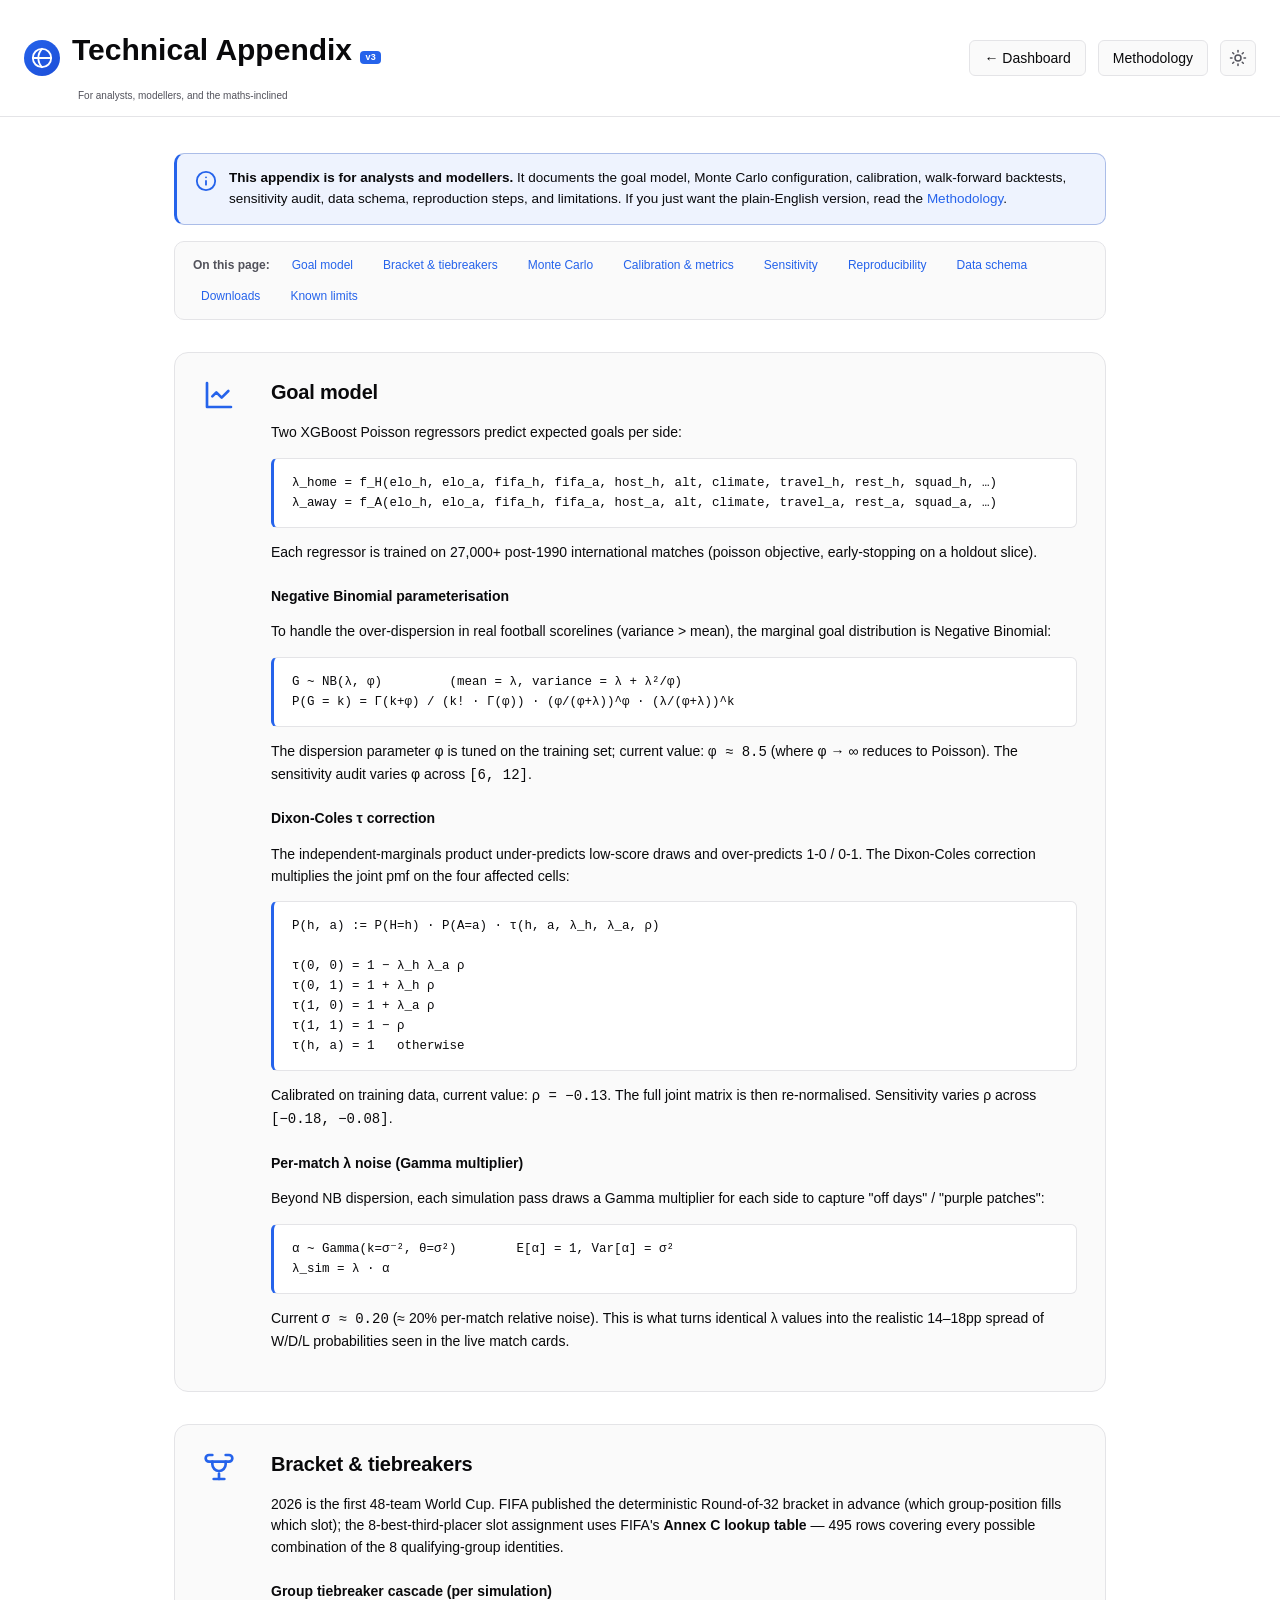
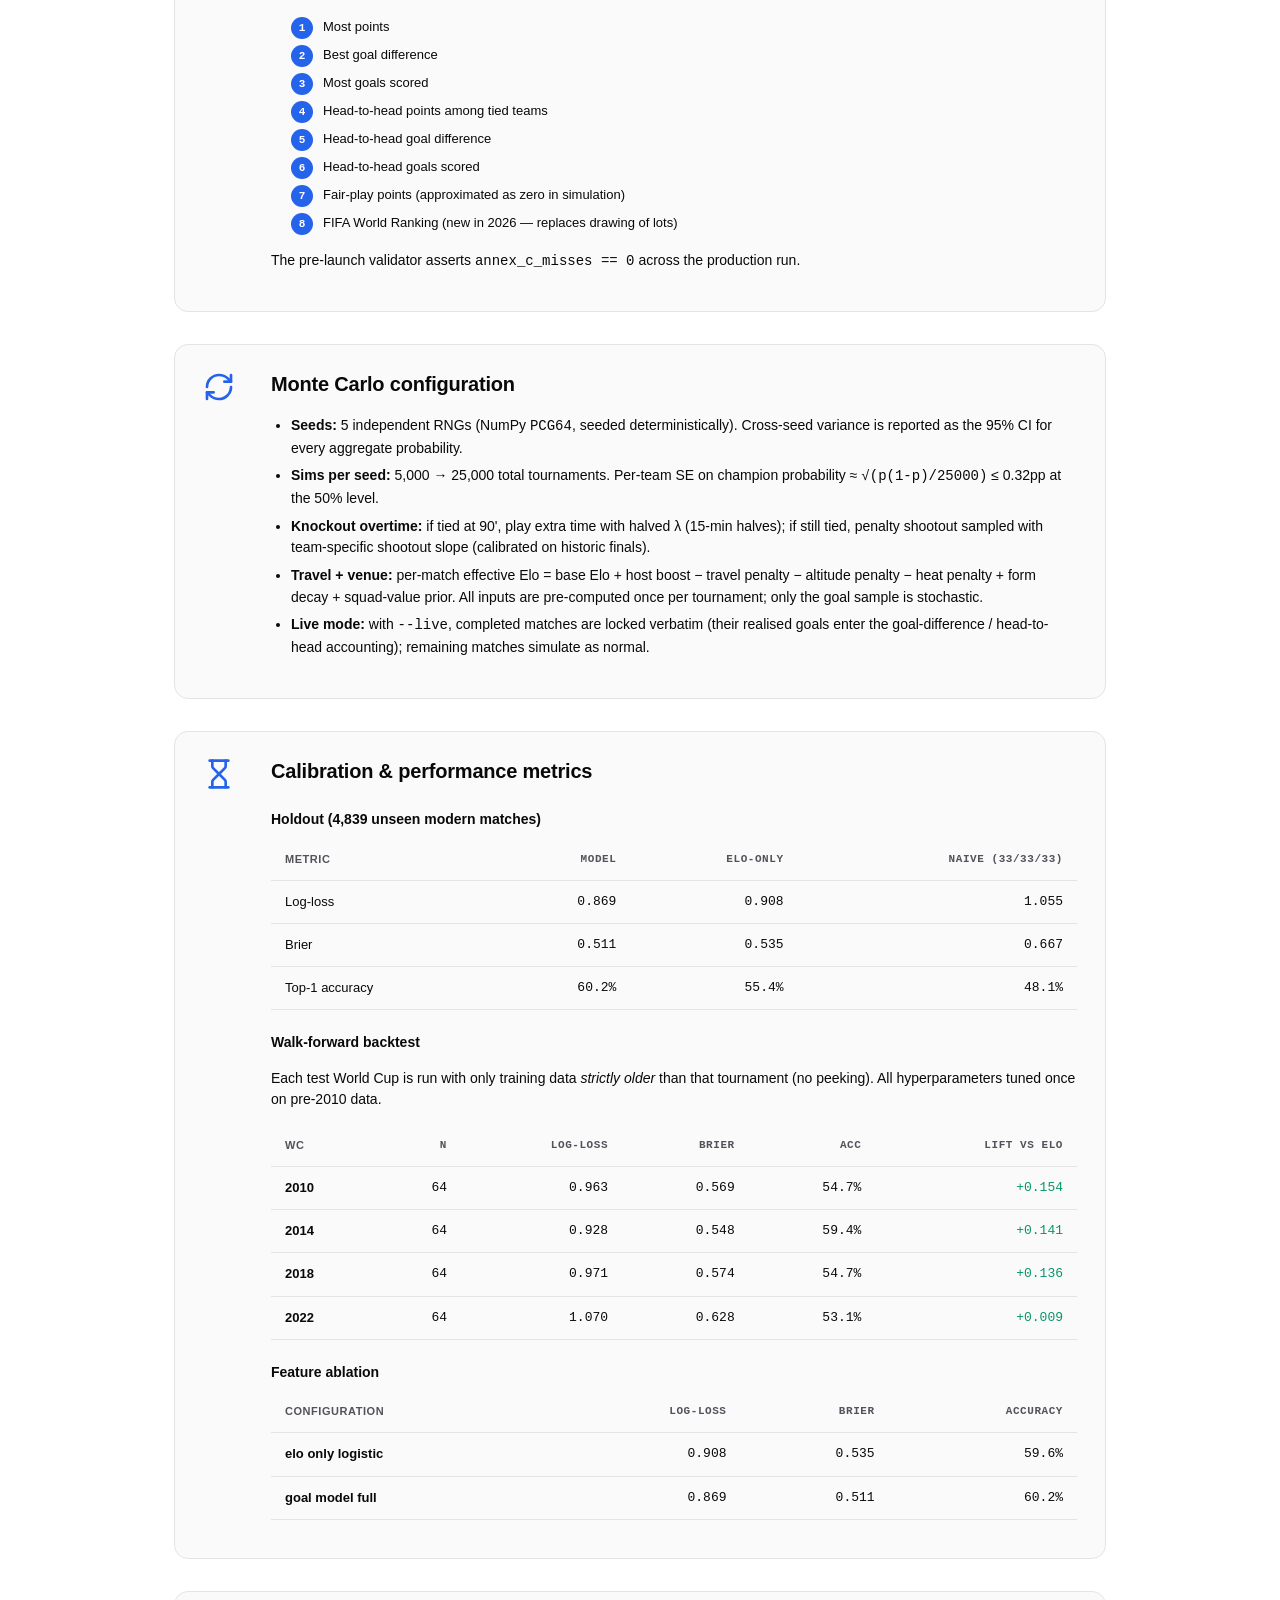
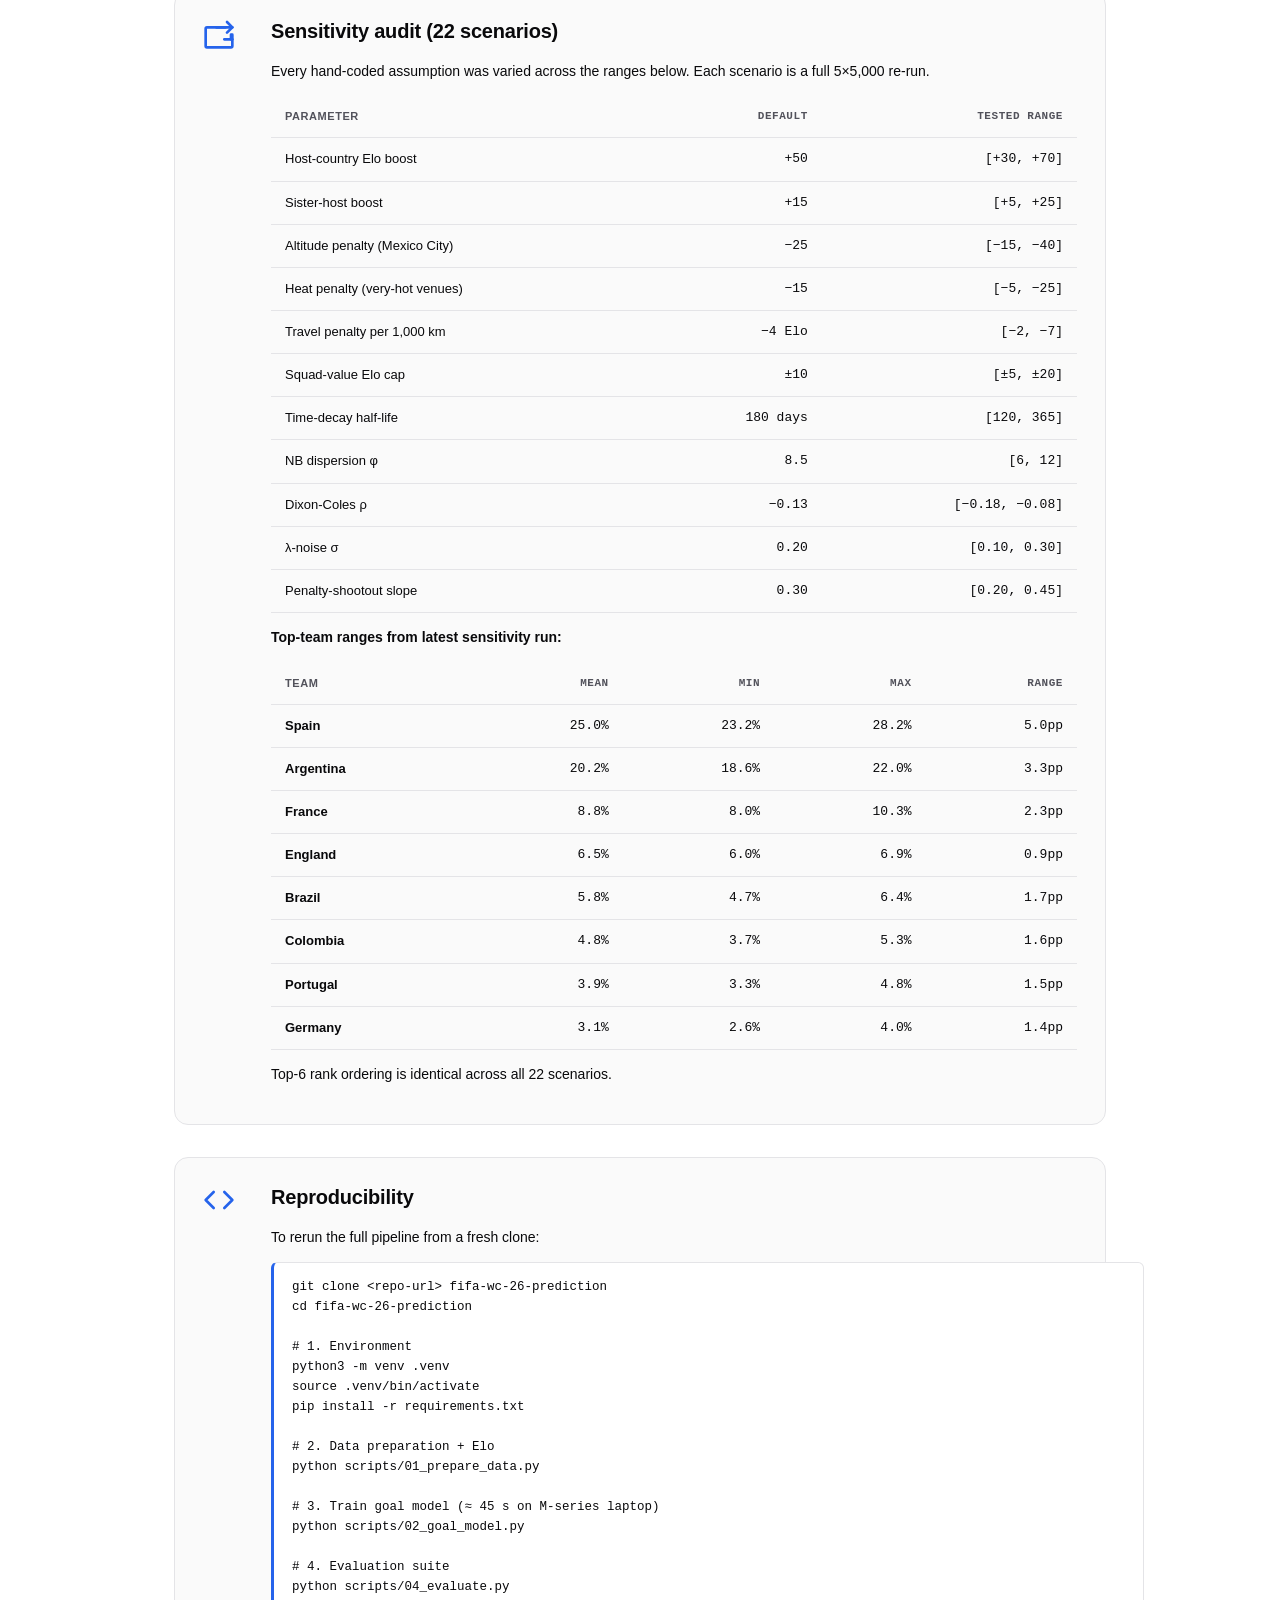
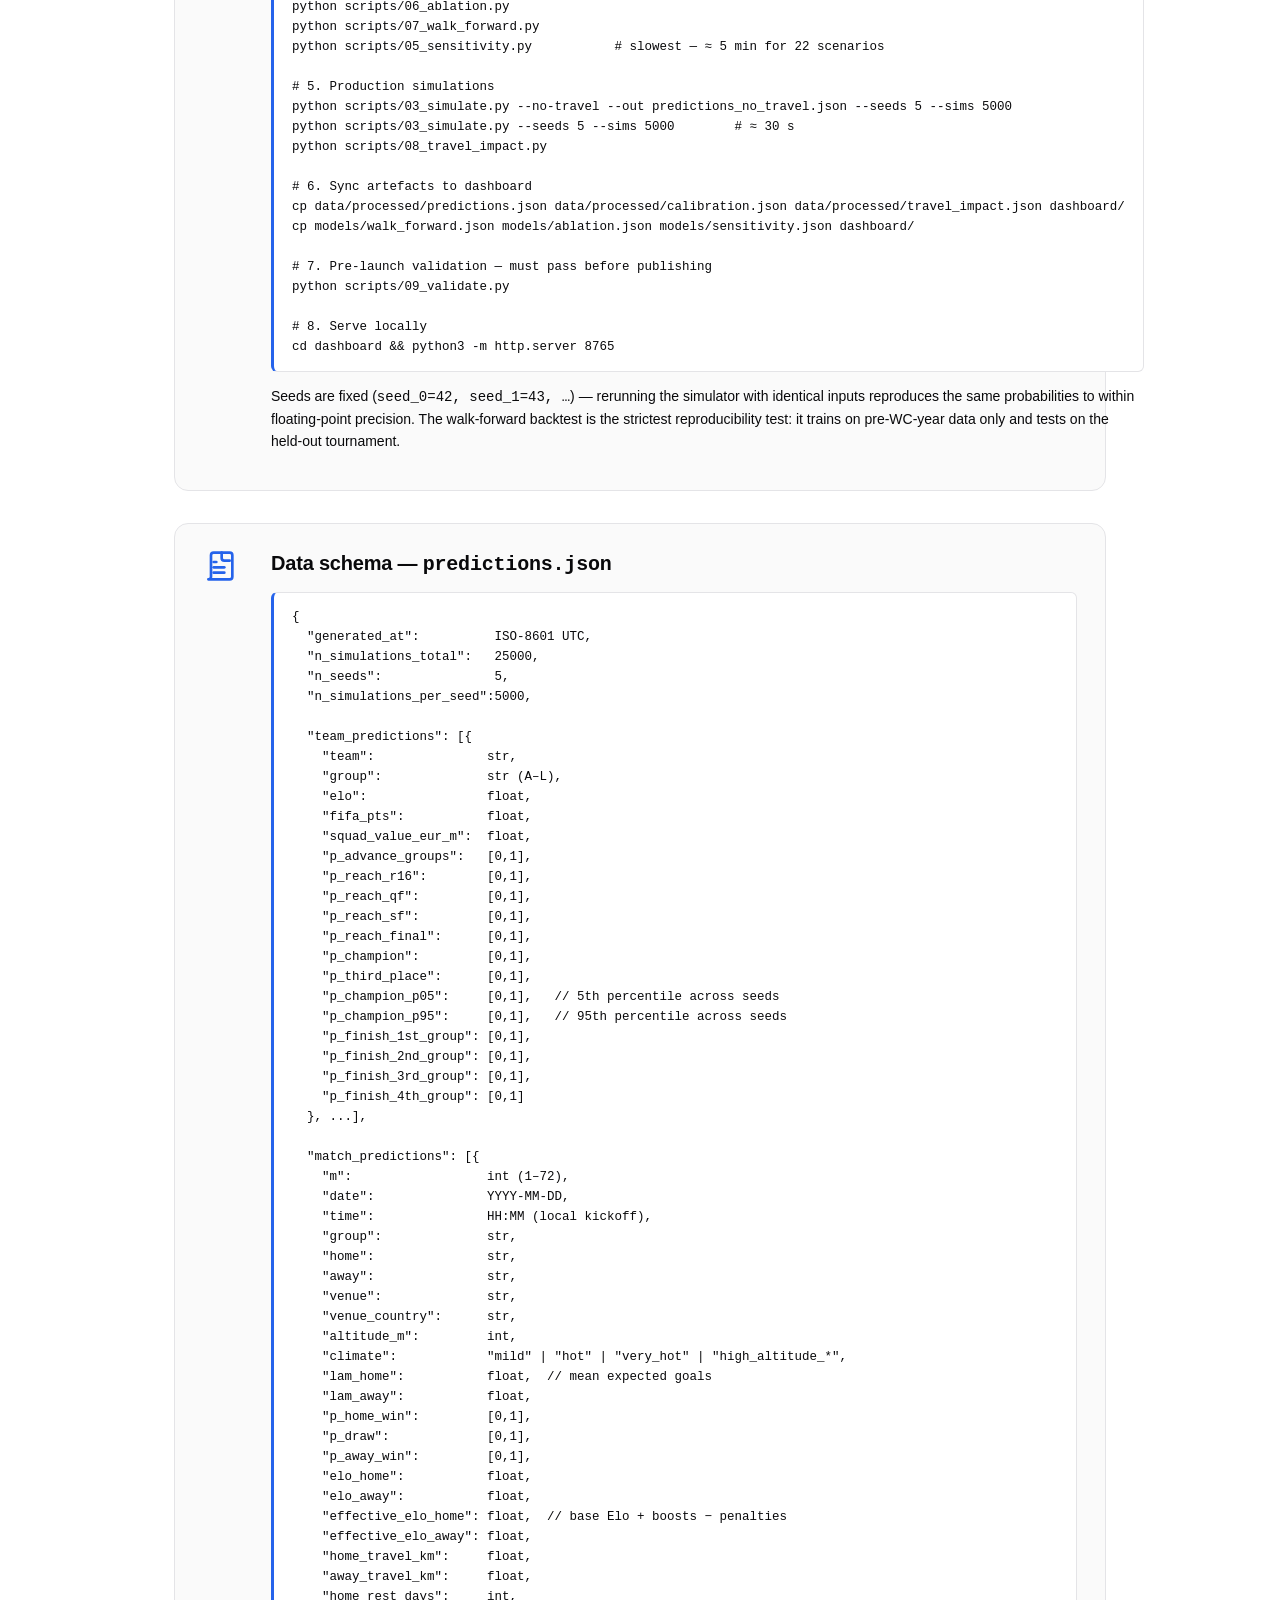
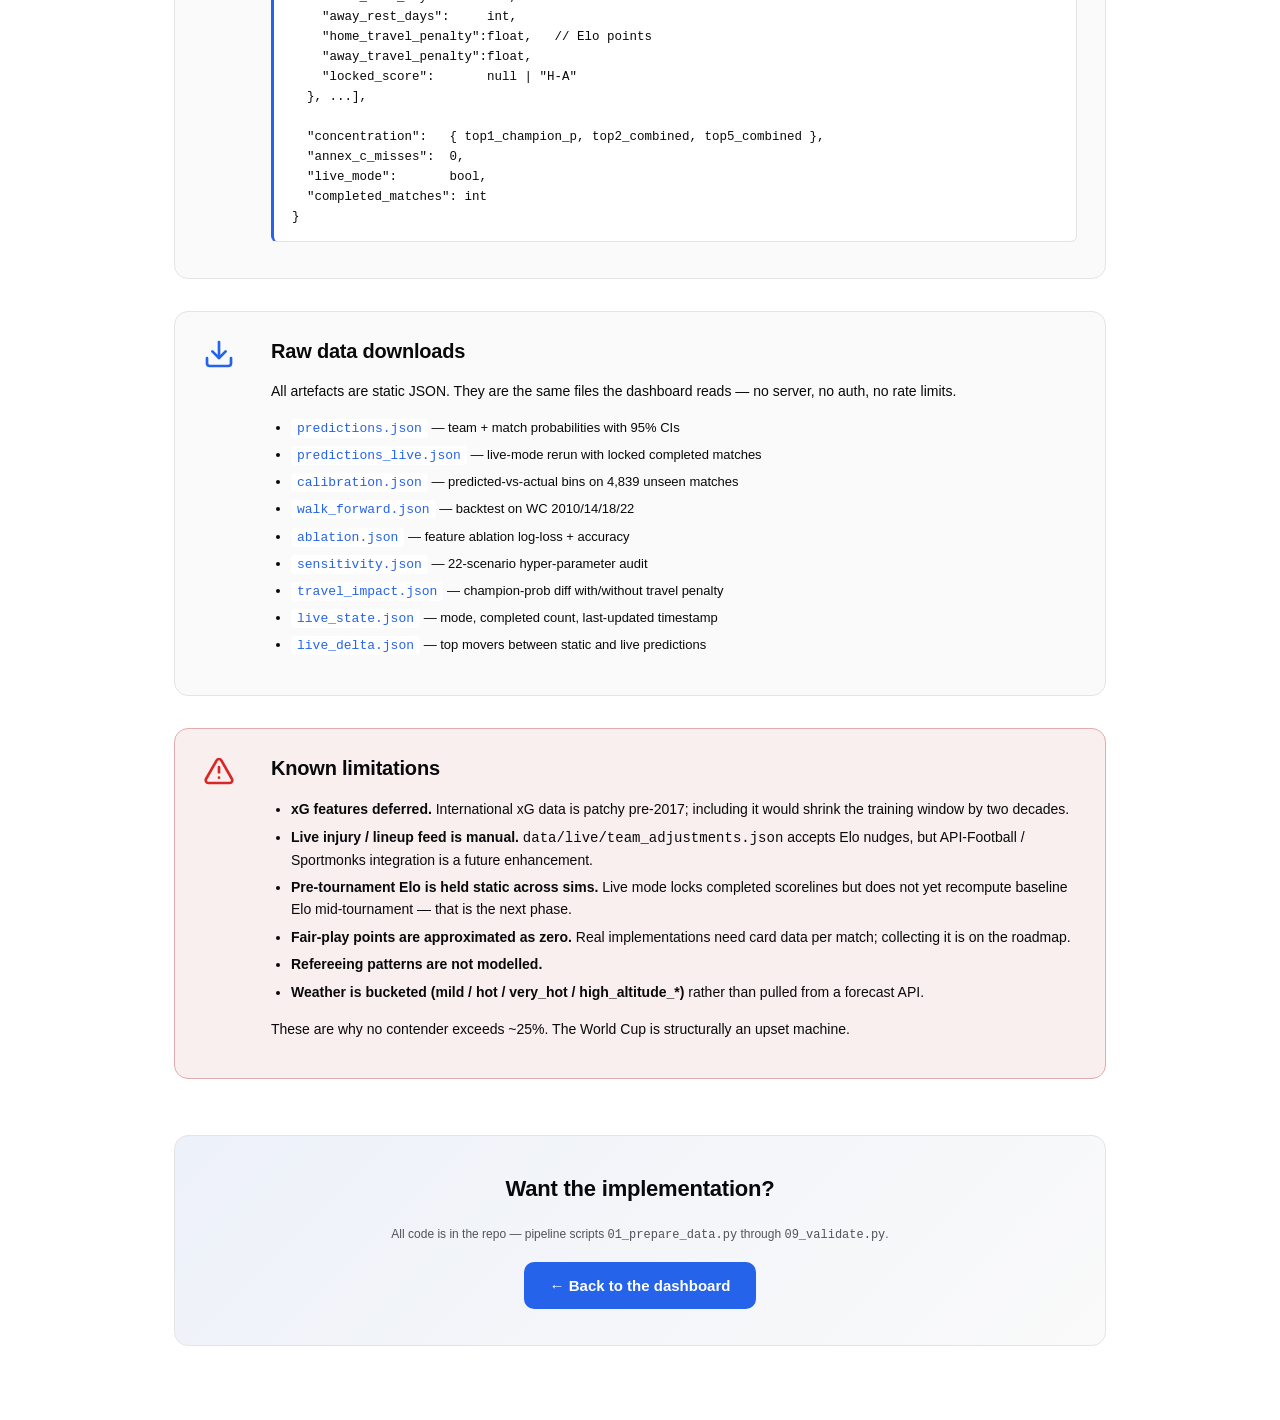
==== dashboard/appendix.html @ 873280de "harden(launch): perf + security + a11y kickoff bundle Result of four-agent pressure test (stress, mo" ====
<!DOCTYPE html>
<html lang="en" data-theme="dark">
<head>
  <meta charset="UTF-8" />
  <meta name="viewport" content="width=device-width, initial-scale=1.0" />
  <title>Technical Appendix — World Cup 2026 Simulator</title>
  <meta name="description" content="Full mathematical specification of the FIFA World Cup 2026 prediction model: Negative Binomial goal model, Dixon-Coles correction, Annex C lookup, Monte Carlo configuration, calibration, walk-forward, ablation, sensitivity." />
  <link rel="stylesheet" href="styles.css" />
  <link rel="stylesheet" href="methodology.css" />
  <link rel="stylesheet" href="appendix.css" />
  <script>
    (function() {
      const stored = localStorage.getItem('wc26-theme');
      const sys = window.matchMedia('(prefers-color-scheme: light)').matches ? 'light' : 'dark';
      document.documentElement.dataset.theme = stored || sys;
    })();
  </script>
</head>
<body>
  <header class="site-header">
    <div class="container">
      <div class="brand">
        <div class="brand-icon" aria-hidden="true">
          <svg viewBox="0 0 24 24" fill="none" stroke="currentColor" stroke-width="2" stroke-linecap="round" stroke-linejoin="round"><circle cx="12" cy="12" r="10"/><path d="M2 12h20"/><path d="M12 2a14.5 14.5 0 0 0 0 20"/></svg>
        </div>
        <div class="brand-text">
          <h1>Technical Appendix <span class="ver-pill">v3</span></h1>
          <span class="tag">For analysts, modellers, and the maths-inclined</span>
        </div>
      </div>
      <div class="top-controls">
        <a href="index.html"><button>← Dashboard</button></a>
        <a href="methodology.html"><button>Methodology</button></a>
        <button class="theme-toggle" id="theme-toggle" aria-label="Toggle theme">
          <svg class="sun-icon" viewBox="0 0 24 24" fill="none" stroke="currentColor" stroke-width="2" stroke-linecap="round" stroke-linejoin="round"><circle cx="12" cy="12" r="4"/><path d="M12 2v2"/><path d="M12 20v2"/><path d="m4.93 4.93 1.41 1.41"/><path d="m17.66 17.66 1.41 1.41"/><path d="M2 12h2"/><path d="M20 12h2"/><path d="m6.34 17.66-1.41 1.41"/><path d="m19.07 4.93-1.41 1.41"/></svg>
          <svg class="moon-icon" viewBox="0 0 24 24" fill="none" stroke="currentColor" stroke-width="2" stroke-linecap="round" stroke-linejoin="round"><path d="M21 12.79A9 9 0 1 1 11.21 3 7 7 0 0 0 21 12.79z"/></svg>
        </button>
      </div>
    </div>
  </header>

  <main class="container method-main appendix-main">

    <section class="appendix-intro">
      <svg width="22" height="22" viewBox="0 0 24 24" fill="none" stroke="currentColor" stroke-width="2" stroke-linecap="round" stroke-linejoin="round" aria-hidden="true"><circle cx="12" cy="12" r="10"/><path d="M12 16v-4"/><path d="M12 8h.01"/></svg>
      <div>
        <strong>This appendix is for analysts and modellers.</strong>
        It documents the goal model, Monte Carlo configuration, calibration, walk-forward backtests,
        sensitivity audit, data schema, reproduction steps, and limitations.
        If you just want the plain-English version, read the <a href="methodology.html">Methodology</a>.
      </div>
    </section>

    <nav class="appendix-toc" aria-label="Appendix sections">
      <strong>On this page:</strong>
      <a href="#goal-model">Goal model</a>
      <a href="#bracket">Bracket &amp; tiebreakers</a>
      <a href="#monte-carlo">Monte Carlo</a>
      <a href="#metrics">Calibration &amp; metrics</a>
      <a href="#sensitivity">Sensitivity</a>
      <a href="#reproduce">Reproducibility</a>
      <a href="#schema">Data schema</a>
      <a href="#downloads">Downloads</a>
      <a href="#limits">Known limits</a>
    </nav>

    <section class="explain" id="goal-model">
      <div class="explain-icon">
        <svg width="32" height="32" viewBox="0 0 24 24" fill="none" stroke="currentColor" stroke-width="2" stroke-linecap="round" stroke-linejoin="round"><path d="M3 3v18h18"/><path d="m19 9-5 5-4-4-3 3"/></svg>
      </div>
      <div>
        <h2>Goal model</h2>
        <p>Two XGBoost Poisson regressors predict expected goals per side:</p>
        <pre class="eqn">λ_home = f_H(elo_h, elo_a, fifa_h, fifa_a, host_h, alt, climate, travel_h, rest_h, squad_h, …)
λ_away = f_A(elo_h, elo_a, fifa_h, fifa_a, host_a, alt, climate, travel_a, rest_a, squad_a, …)</pre>
        <p>Each regressor is trained on 27,000+ post-1990 international matches (poisson objective, early-stopping on a holdout slice).</p>

        <h3 class="apx-sub">Negative Binomial parameterisation</h3>
        <p>To handle the over-dispersion in real football scorelines (variance &gt; mean), the marginal goal distribution is Negative Binomial:</p>
        <pre class="eqn">G ~ NB(λ, φ)         (mean = λ, variance = λ + λ²/φ)
P(G = k) = Γ(k+φ) / (k! · Γ(φ)) · (φ/(φ+λ))^φ · (λ/(φ+λ))^k</pre>
        <p>The dispersion parameter φ is tuned on the training set; current value: <code>φ ≈ 8.5</code> (where φ → ∞ reduces to Poisson). The sensitivity audit varies φ across <code>[6, 12]</code>.</p>

        <h3 class="apx-sub">Dixon-Coles τ correction</h3>
        <p>The independent-marginals product under-predicts low-score draws and over-predicts 1-0 / 0-1. The Dixon-Coles correction multiplies the joint pmf on the four affected cells:</p>
        <pre class="eqn">P(h, a) := P(H=h) · P(A=a) · τ(h, a, λ_h, λ_a, ρ)

τ(0, 0) = 1 − λ_h λ_a ρ
τ(0, 1) = 1 + λ_h ρ
τ(1, 0) = 1 + λ_a ρ
τ(1, 1) = 1 − ρ
τ(h, a) = 1   otherwise</pre>
        <p>Calibrated on training data, current value: <code>ρ = −0.13</code>. The full joint matrix is then re-normalised. Sensitivity varies ρ across <code>[−0.18, −0.08]</code>.</p>

        <h3 class="apx-sub">Per-match λ noise (Gamma multiplier)</h3>
        <p>Beyond NB dispersion, each simulation pass draws a Gamma multiplier for each side to capture "off days" / "purple patches":</p>
        <pre class="eqn">α ~ Gamma(k=σ⁻², θ=σ²)        E[α] = 1, Var[α] = σ²
λ_sim = λ · α</pre>
        <p>Current <code>σ ≈ 0.20</code> (≈ 20% per-match relative noise). This is what turns identical λ values into the realistic 14–18pp spread of W/D/L probabilities seen in the live match cards.</p>
      </div>
    </section>

    <section class="explain" id="bracket">
      <div class="explain-icon">
        <svg width="32" height="32" viewBox="0 0 24 24" fill="none" stroke="currentColor" stroke-width="2" stroke-linecap="round" stroke-linejoin="round"><path d="M8 21h8"/><path d="M12 17v4"/><path d="M7 8h10v2a5 5 0 0 1-10 0V8z"/><path d="M17 8h2.5a2.5 2.5 0 0 0 0-5H17"/><path d="M7 8H4.5a2.5 2.5 0 0 1 0-5H7"/></svg>
      </div>
      <div>
        <h2>Bracket &amp; tiebreakers</h2>
        <p>2026 is the first 48-team World Cup. FIFA published the deterministic Round-of-32 bracket in advance (which group-position fills which slot); the 8-best-third-placer slot assignment uses FIFA's <strong>Annex C lookup table</strong> — 495 rows covering every possible combination of the 8 qualifying-group identities.</p>

        <h3 class="apx-sub">Group tiebreaker cascade (per simulation)</h3>
        <ol class="walkthrough small-walk">
          <li>Most points</li>
          <li>Best goal difference</li>
          <li>Most goals scored</li>
          <li>Head-to-head points among tied teams</li>
          <li>Head-to-head goal difference</li>
          <li>Head-to-head goals scored</li>
          <li>Fair-play points (approximated as zero in simulation)</li>
          <li>FIFA World Ranking (new in 2026 — replaces drawing of lots)</li>
        </ol>
        <p>The pre-launch validator asserts <code>annex_c_misses == 0</code> across the production run.</p>
      </div>
    </section>

    <section class="explain" id="monte-carlo">
      <div class="explain-icon">
        <svg width="32" height="32" viewBox="0 0 24 24" fill="none" stroke="currentColor" stroke-width="2" stroke-linecap="round" stroke-linejoin="round"><path d="M3 12a9 9 0 0 1 9-9 9.75 9.75 0 0 1 6.74 2.74L21 8"/><path d="M21 3v5h-5"/><path d="M21 12a9 9 0 0 1-9 9 9.75 9.75 0 0 1-6.74-2.74L3 16"/><path d="M8 16H3v5"/></svg>
      </div>
      <div>
        <h2>Monte Carlo configuration</h2>
        <ul>
          <li><strong>Seeds:</strong> 5 independent RNGs (NumPy <code>PCG64</code>, seeded deterministically). Cross-seed variance is reported as the 95% CI for every aggregate probability.</li>
          <li><strong>Sims per seed:</strong> 5,000 → 25,000 total tournaments. Per-team SE on champion probability ≈ <code>√(p(1-p)/25000)</code> ≤ 0.32pp at the 50% level.</li>
          <li><strong>Knockout overtime:</strong> if tied at 90', play extra time with halved λ (15-min halves); if still tied, penalty shootout sampled with team-specific shootout slope (calibrated on historic finals).</li>
          <li><strong>Travel + venue:</strong> per-match effective Elo = base Elo + host boost − travel penalty − altitude penalty − heat penalty + form decay + squad-value prior. All inputs are pre-computed once per tournament; only the goal sample is stochastic.</li>
          <li><strong>Live mode:</strong> with <code>--live</code>, completed matches are locked verbatim (their realised goals enter the goal-difference / head-to-head accounting); remaining matches simulate as normal.</li>
        </ul>
      </div>
    </section>

    <section class="explain" id="metrics">
      <div class="explain-icon">
        <svg width="32" height="32" viewBox="0 0 24 24" fill="none" stroke="currentColor" stroke-width="2" stroke-linecap="round" stroke-linejoin="round"><path d="M5 22h14"/><path d="M5 2h14"/><path d="M17 22v-4.172a2 2 0 0 0-.586-1.414L12 12l-4.414 4.414A2 2 0 0 0 7 17.828V22"/><path d="M7 2v4.172a2 2 0 0 0 .586 1.414L12 12l4.414-4.414A2 2 0 0 0 17 6.172V2"/></svg>
      </div>
      <div>
        <h2>Calibration &amp; performance metrics</h2>

        <h3 class="apx-sub">Holdout (4,839 unseen modern matches)</h3>
        <table class="tbl apx-tbl">
          <thead><tr><th>Metric</th><th class="num">Model</th><th class="num">Elo-only</th><th class="num">Naive (33/33/33)</th></tr></thead>
          <tbody>
            <tr><td>Log-loss</td><td class="num">0.869</td><td class="num">0.908</td><td class="num">1.055</td></tr>
            <tr><td>Brier</td><td class="num">0.511</td><td class="num">0.535</td><td class="num">0.667</td></tr>
            <tr><td>Top-1 accuracy</td><td class="num">60.2%</td><td class="num">55.4%</td><td class="num">48.1%</td></tr>
          </tbody>
        </table>

        <h3 class="apx-sub">Walk-forward backtest</h3>
        <p>Each test World Cup is run with only training data <em>strictly older</em> than that tournament (no peeking). All hyperparameters tuned once on pre-2010 data.</p>
        <table class="tbl apx-tbl">
          <thead><tr><th>WC</th><th class="num">N</th><th class="num">Log-loss</th><th class="num">Brier</th><th class="num">Acc</th><th class="num">Lift vs Elo</th></tr></thead>
          <tbody id="apx-wf"><tr><td colspan="6" class="muted small">Loading walk_forward.json…</td></tr></tbody>
        </table>

        <h3 class="apx-sub">Feature ablation</h3>
        <table class="tbl apx-tbl">
          <thead><tr><th>Configuration</th><th class="num">Log-loss</th><th class="num">Brier</th><th class="num">Accuracy</th></tr></thead>
          <tbody id="apx-abl"><tr><td colspan="4" class="muted small">Loading ablation.json…</td></tr></tbody>
        </table>
      </div>
    </section>

    <section class="explain" id="sensitivity">
      <div class="explain-icon">
        <svg width="32" height="32" viewBox="0 0 24 24" fill="none" stroke="currentColor" stroke-width="2" stroke-linecap="round" stroke-linejoin="round"><path d="M16 16h6"/><path d="M21 12.5V16"/><path d="M22 12.5V21a1 1 0 0 1-1 1H3a1 1 0 0 1-1-1V8a1 1 0 0 1 1-1h14"/><path d="m18 3 4 4-4 4"/><path d="M22 7H10"/></svg>
      </div>
      <div>
        <h2>Sensitivity audit (22 scenarios)</h2>
        <p>Every hand-coded assumption was varied across the ranges below. Each scenario is a full 5×5,000 re-run.</p>
        <table class="tbl apx-tbl">
          <thead><tr><th>Parameter</th><th class="num">Default</th><th class="num">Tested range</th></tr></thead>
          <tbody>
            <tr><td>Host-country Elo boost</td><td class="num">+50</td><td class="num">[+30, +70]</td></tr>
            <tr><td>Sister-host boost</td><td class="num">+15</td><td class="num">[+5, +25]</td></tr>
            <tr><td>Altitude penalty (Mexico City)</td><td class="num">−25</td><td class="num">[−15, −40]</td></tr>
            <tr><td>Heat penalty (very-hot venues)</td><td class="num">−15</td><td class="num">[−5, −25]</td></tr>
            <tr><td>Travel penalty per 1,000 km</td><td class="num">−4 Elo</td><td class="num">[−2, −7]</td></tr>
            <tr><td>Squad-value Elo cap</td><td class="num">±10</td><td class="num">[±5, ±20]</td></tr>
            <tr><td>Time-decay half-life</td><td class="num">180 days</td><td class="num">[120, 365]</td></tr>
            <tr><td>NB dispersion φ</td><td class="num">8.5</td><td class="num">[6, 12]</td></tr>
            <tr><td>Dixon-Coles ρ</td><td class="num">−0.13</td><td class="num">[−0.18, −0.08]</td></tr>
            <tr><td>λ-noise σ</td><td class="num">0.20</td><td class="num">[0.10, 0.30]</td></tr>
            <tr><td>Penalty-shootout slope</td><td class="num">0.30</td><td class="num">[0.20, 0.45]</td></tr>
          </tbody>
        </table>
        <p><strong>Top-team ranges from latest sensitivity run:</strong></p>
        <table class="tbl apx-tbl">
          <thead><tr><th>Team</th><th class="num">Mean</th><th class="num">Min</th><th class="num">Max</th><th class="num">Range</th></tr></thead>
          <tbody id="apx-sens"><tr><td colspan="5" class="muted small">Loading sensitivity.json…</td></tr></tbody>
        </table>
        <p class="muted small">Top-6 rank ordering is identical across all 22 scenarios.</p>
      </div>
    </section>

    <section class="explain" id="reproduce">
      <div class="explain-icon">
        <svg width="32" height="32" viewBox="0 0 24 24" fill="none" stroke="currentColor" stroke-width="2" stroke-linecap="round" stroke-linejoin="round"><polyline points="16 18 22 12 16 6"/><polyline points="8 6 2 12 8 18"/></svg>
      </div>
      <div>
        <h2>Reproducibility</h2>
        <p>To rerun the full pipeline from a fresh clone:</p>
        <pre class="eqn">git clone &lt;repo-url&gt; fifa-wc-26-prediction
cd fifa-wc-26-prediction

# 1. Environment
python3 -m venv .venv
source .venv/bin/activate
pip install -r requirements.txt

# 2. Data preparation + Elo
python scripts/01_prepare_data.py

# 3. Train goal model (≈ 45 s on M-series laptop)
python scripts/02_goal_model.py

# 4. Evaluation suite
python scripts/04_evaluate.py
python scripts/06_ablation.py
python scripts/07_walk_forward.py
python scripts/05_sensitivity.py           # slowest — ≈ 5 min for 22 scenarios

# 5. Production simulations
python scripts/03_simulate.py --no-travel --out predictions_no_travel.json --seeds 5 --sims 5000
python scripts/03_simulate.py --seeds 5 --sims 5000        # ≈ 30 s
python scripts/08_travel_impact.py

# 6. Sync artefacts to dashboard
cp data/processed/predictions.json data/processed/calibration.json data/processed/travel_impact.json dashboard/
cp models/walk_forward.json models/ablation.json models/sensitivity.json dashboard/

# 7. Pre-launch validation — must pass before publishing
python scripts/09_validate.py

# 8. Serve locally
cd dashboard &amp;&amp; python3 -m http.server 8765</pre>
        <p>Seeds are fixed (<code>seed_0=42, seed_1=43, …</code>) — rerunning the simulator with identical inputs reproduces the same probabilities to within floating-point precision. The walk-forward backtest is the strictest reproducibility test: it trains on pre-WC-year data only and tests on the held-out tournament.</p>
      </div>
    </section>

    <section class="explain" id="schema">
      <div class="explain-icon">
        <svg width="32" height="32" viewBox="0 0 24 24" fill="none" stroke="currentColor" stroke-width="2" stroke-linecap="round" stroke-linejoin="round"><path d="M4 22h16a2 2 0 0 0 2-2V4a2 2 0 0 0-2-2H8a2 2 0 0 0-2 2v16a2 2 0 0 1-2 2Z"/><path d="M14 2v4a2 2 0 0 0 2 2h4"/><path d="M10 9H8"/><path d="M16 13H8"/><path d="M16 17H8"/></svg>
      </div>
      <div>
        <h2>Data schema — <code>predictions.json</code></h2>
        <pre class="eqn">{
  "generated_at":          ISO-8601 UTC,
  "n_simulations_total":   25000,
  "n_seeds":               5,
  "n_simulations_per_seed":5000,

  "team_predictions": [{
    "team":               str,
    "group":              str (A–L),
    "elo":                float,
    "fifa_pts":           float,
    "squad_value_eur_m":  float,
    "p_advance_groups":   [0,1],
    "p_reach_r16":        [0,1],
    "p_reach_qf":         [0,1],
    "p_reach_sf":         [0,1],
    "p_reach_final":      [0,1],
    "p_champion":         [0,1],
    "p_third_place":      [0,1],
    "p_champion_p05":     [0,1],   // 5th percentile across seeds
    "p_champion_p95":     [0,1],   // 95th percentile across seeds
    "p_finish_1st_group": [0,1],
    "p_finish_2nd_group": [0,1],
    "p_finish_3rd_group": [0,1],
    "p_finish_4th_group": [0,1]
  }, ...],

  "match_predictions": [{
    "m":                  int (1–72),
    "date":               YYYY-MM-DD,
    "time":               HH:MM (local kickoff),
    "group":              str,
    "home":               str,
    "away":               str,
    "venue":              str,
    "venue_country":      str,
    "altitude_m":         int,
    "climate":            "mild" | "hot" | "very_hot" | "high_altitude_*",
    "lam_home":           float,  // mean expected goals
    "lam_away":           float,
    "p_home_win":         [0,1],
    "p_draw":             [0,1],
    "p_away_win":         [0,1],
    "elo_home":           float,
    "elo_away":           float,
    "effective_elo_home": float,  // base Elo + boosts − penalties
    "effective_elo_away": float,
    "home_travel_km":     float,
    "away_travel_km":     float,
    "home_rest_days":     int,
    "away_rest_days":     int,
    "home_travel_penalty":float,   // Elo points
    "away_travel_penalty":float,
    "locked_score":       null | "H-A"
  }, ...],

  "concentration":   { top1_champion_p, top2_combined, top5_combined },
  "annex_c_misses":  0,
  "live_mode":       bool,
  "completed_matches": int
}</pre>
      </div>
    </section>

    <section class="explain" id="downloads">
      <div class="explain-icon">
        <svg width="32" height="32" viewBox="0 0 24 24" fill="none" stroke="currentColor" stroke-width="2" stroke-linecap="round" stroke-linejoin="round"><path d="M21 15v4a2 2 0 0 1-2 2H5a2 2 0 0 1-2-2v-4"/><polyline points="7 10 12 15 17 10"/><line x1="12" y1="15" x2="12" y2="3"/></svg>
      </div>
      <div>
        <h2>Raw data downloads</h2>
        <p>All artefacts are static JSON. They are the same files the dashboard reads — no server, no auth, no rate limits.</p>
        <ul class="apx-dl-list">
          <li><a href="./predictions.json" download><code>predictions.json</code></a> — team + match probabilities with 95% CIs</li>
          <li><a href="./predictions_live.json" download><code>predictions_live.json</code></a> — live-mode rerun with locked completed matches</li>
          <li><a href="./calibration.json" download><code>calibration.json</code></a> — predicted-vs-actual bins on 4,839 unseen matches</li>
          <li><a href="./walk_forward.json" download><code>walk_forward.json</code></a> — backtest on WC 2010/14/18/22</li>
          <li><a href="./ablation.json" download><code>ablation.json</code></a> — feature ablation log-loss + accuracy</li>
          <li><a href="./sensitivity.json" download><code>sensitivity.json</code></a> — 22-scenario hyper-parameter audit</li>
          <li><a href="./travel_impact.json" download><code>travel_impact.json</code></a> — champion-prob diff with/without travel penalty</li>
          <li><a href="./live_state.json" download><code>live_state.json</code></a> — mode, completed count, last-updated timestamp</li>
          <li><a href="./live_delta.json" download><code>live_delta.json</code></a> — top movers between static and live predictions</li>
        </ul>
      </div>
    </section>

    <section class="explain warn" id="limits">
      <div class="explain-icon">
        <svg width="32" height="32" viewBox="0 0 24 24" fill="none" stroke="currentColor" stroke-width="2" stroke-linecap="round" stroke-linejoin="round"><path d="m21.73 18-8-14a2 2 0 0 0-3.48 0l-8 14A2 2 0 0 0 4 21h16a2 2 0 0 0 1.73-3Z"/><path d="M12 9v4"/><path d="M12 17h.01"/></svg>
      </div>
      <div>
        <h2>Known limitations</h2>
        <ul>
          <li><strong>xG features deferred.</strong> International xG data is patchy pre-2017; including it would shrink the training window by two decades.</li>
          <li><strong>Live injury / lineup feed is manual.</strong> <code>data/live/team_adjustments.json</code> accepts Elo nudges, but API-Football / Sportmonks integration is a future enhancement.</li>
          <li><strong>Pre-tournament Elo is held static across sims.</strong> Live mode locks completed scorelines but does not yet recompute baseline Elo mid-tournament — that is the next phase.</li>
          <li><strong>Fair-play points are approximated as zero.</strong> Real implementations need card data per match; collecting it is on the roadmap.</li>
          <li><strong>Refereeing patterns are not modelled.</strong></li>
          <li><strong>Weather is bucketed (mild / hot / very_hot / high_altitude_*)</strong> rather than pulled from a forecast API.</li>
        </ul>
        <p>These are why no contender exceeds ~25%. The World Cup is structurally an upset machine.</p>
      </div>
    </section>

    <section class="cta">
      <h2>Want the implementation?</h2>
      <p class="muted small" style="margin: 0 0 18px">All code is in the repo — pipeline scripts <code>01_prepare_data.py</code> through <code>09_validate.py</code>.</p>
      <a href="index.html" class="cta-button">← Back to the dashboard</a>
    </section>

  </main>

  <script>
    document.getElementById('theme-toggle').addEventListener('click', () => {
      const cur = document.documentElement.dataset.theme === 'light' ? 'dark' : 'light';
      document.documentElement.dataset.theme = cur;
      localStorage.setItem('wc26-theme', cur);
    });

    // Defence-in-depth: even though these JSON files are internally generated
    // today, any future config that pipes provider/team names through them
    // would create an XSS sink. Escape every interpolated string.
    function esc(s) {
      return String(s)
        .replace(/&/g, '&amp;').replace(/</g, '&lt;').replace(/>/g, '&gt;')
        .replace(/"/g, '&quot;').replace(/'/g, '&#39;');
    }

    async function loadAppendixData() {
      const buster = `?t=${Date.now()}`;
      const opt = (u) => fetch(u + buster).then(r => r.ok ? r.json() : null).catch(() => null);

      const [wf, abl, sens] = await Promise.all([
        opt('./walk_forward.json'),
        opt('./ablation.json'),
        opt('./sensitivity.json'),
      ]);

      const wfBody = document.getElementById('apx-wf');
      if (wfBody && wf) {
        wfBody.innerHTML = Object.entries(wf).map(([yr, r]) =>
          `<tr><td><strong>${esc(yr)}</strong></td>
           <td class="num">${esc(r.test_n)}</td>
           <td class="num">${(+r.log_loss).toFixed(3)}</td>
           <td class="num">${(+r.brier).toFixed(3)}</td>
           <td class="num">${(+r.accuracy*100).toFixed(1)}%</td>
           <td class="num" style="color: var(--success)">+${(+r.lift_vs_baseline).toFixed(3)}</td></tr>`
        ).join('');
      }

      const ablBody = document.getElementById('apx-abl');
      if (ablBody && abl) {
        const rows = [];
        for (const [name, m] of Object.entries(abl)) {
          if (name === 'lift' || name === 'note' || typeof m !== 'object') continue;
          rows.push(`<tr><td><strong>${esc(name.replace(/_/g, ' '))}</strong></td>
            <td class="num">${(+m.log_loss).toFixed(3)}</td>
            <td class="num">${(+m.brier).toFixed(3)}</td>
            <td class="num">${(+m.accuracy*100).toFixed(1)}%</td></tr>`);
        }
        ablBody.innerHTML = rows.join('');
      }

      const sensBody = document.getElementById('apx-sens');
      if (sensBody && sens) {
        const top = (sens.summary_top12 || []).slice(0, 8);
        if (top.length) {
          sensBody.innerHTML = top.map(t => {
            const mean = (t.mean_champion_p ?? t.mean ?? 0) * 100;
            const mn   = (t.min ?? 0) * 100;
            const mx   = (t.max ?? 0) * 100;
            return `<tr><td><strong>${esc(t.team)}</strong></td>
             <td class="num">${mean.toFixed(1)}%</td>
             <td class="num">${mn.toFixed(1)}%</td>
             <td class="num">${mx.toFixed(1)}%</td>
             <td class="num">${(mx - mn).toFixed(1)}pp</td></tr>`;
          }).join('');
        } else {
          sensBody.innerHTML = `<tr><td colspan="5" class="muted small">No top-team rows in sensitivity.json.</td></tr>`;
        }
      }
    }
    loadAppendixData();
  </script>
</body>
</html>
---- dashboard/styles.css ----
/* World Cup 2026 dashboard — semantic tokens, light + dark themes, animations. */

/* Fonts are loaded via <link rel="stylesheet"> in index.html (with preconnect)
   so they don't sit on the critical path behind styles.css parsing.
   Do NOT re-add @import here — it chains a render-blocking request. */

:root {
  --bg:                 #0A0A0B;
  --surface:            #141417;
  --surface-elev:       #1C1C21;
  --border:             #26262C;
  --border-strong:      #3F3F46;
  --text:               #F4F4F5;
  --text-2:             #A1A1AA;
  --text-3:             #71717A;
  --accent:             #3B82F6;
  --accent-2:           #60A5FA;
  --accent-soft:        rgba(59, 130, 246, 0.12);
  --success:            #10B981;
  --warning:            #F59E0B;
  --danger:             #EF4444;
  --gold:               #FBBF24;
  --confed-uefa:        #60A5FA;
  --confed-conmebol:    #FBBF24;
  --confed-caf:         #34D399;
  --confed-concacaf:    #F87171;
  --confed-afc:         #C084FC;
  --confed-ofc:         #FB923C;

  --radius-sm: 6px;
  --radius:    10px;
  --radius-lg: 14px;
  --shadow-sm: 0 1px 2px rgba(0,0,0,0.4);
  --shadow:    0 4px 12px rgba(0,0,0,0.3);
  --shadow-lg: 0 12px 32px rgba(0,0,0,0.4);

  --font:      'Inter', -apple-system, BlinkMacSystemFont, 'Segoe UI', sans-serif;
  --font-mono: 'JetBrains Mono', ui-monospace, 'SF Mono', monospace;

  --ease:      cubic-bezier(0.16, 1, 0.3, 1);
  --ease-out:  cubic-bezier(0.33, 1, 0.68, 1);
}

[data-theme="light"] {
  --bg:                 #FFFFFF;
  --surface:            #FAFAFA;
  --surface-elev:       #FFFFFF;
  --border:             #E4E4E7;
  --border-strong:      #D4D4D8;
  --text:               #09090B;
  --text-2:             #52525B;
  --text-3:             #71717A;
  --accent:             #2563EB;
  --accent-2:           #1D4ED8;
  --accent-soft:        rgba(37, 99, 235, 0.08);
  --success:            #059669;
  --warning:            #D97706;
  --danger:             #DC2626;
  --gold:               #D97706;
  --confed-uefa:        #2563EB;
  --confed-conmebol:    #D97706;
  --confed-caf:         #059669;
  --confed-concacaf:    #DC2626;
  --confed-afc:         #7C3AED;
  --confed-ofc:         #EA580C;
  --shadow-sm: 0 1px 2px rgba(0,0,0,0.05);
  --shadow:    0 4px 12px rgba(0,0,0,0.08);
  --shadow-lg: 0 12px 32px rgba(0,0,0,0.12);
}

* { box-sizing: border-box; }

html, body {
  margin: 0;
  background: var(--bg);
  color: var(--text);
  font-family: var(--font);
  font-size: 15px;
  line-height: 1.55;
  -webkit-font-smoothing: antialiased;
  font-feature-settings: 'cv11';
}

.num, td.num, th.num, .stat-val {
  font-variant-numeric: tabular-nums;
  font-family: var(--font-mono);
}

a { color: var(--accent); text-decoration: none; transition: color .15s; }
a:hover { color: var(--accent-2); }

button, select {
  font-family: inherit;
  font-size: 14px;
  color: var(--text);
  background: var(--surface);
  border: 1px solid var(--border);
  border-radius: var(--radius-sm);
  padding: 8px 14px;
  cursor: pointer;
  transition: all .15s var(--ease);
  min-height: 36px;
}
button:hover, select:hover {
  border-color: var(--border-strong);
  background: var(--surface-elev);
}
button:focus-visible, select:focus-visible {
  outline: 2px solid var(--accent);
  outline-offset: 2px;
}
.btn-secondary {
  background: var(--surface-elev);
  border: 1px solid var(--border);
  font-size: 13px;
  font-weight: 500;
  padding: 7px 12px;
  min-height: 32px;
}
.btn-secondary:hover { background: var(--accent-soft); border-color: var(--accent); color: var(--accent); }

.btn-ghost {
  background: transparent;
  border: 1px solid var(--border);
  color: var(--text-2);
  font-size: 12px;
  font-weight: 500;
  padding: 6px 12px;
  min-height: 30px;
  border-radius: var(--radius-sm);
}
.btn-ghost:hover { background: var(--surface-elev); color: var(--text); border-color: var(--border-strong); }

/* CONFEDERATION DOTS */
.confed-dot {
  display: inline-block;
  width: 8px; height: 8px;
  border-radius: 50%;
  margin-right: 8px;
  vertical-align: 1px;
  flex-shrink: 0;
}
.legend-dot {
  display: inline-block;
  width: 8px; height: 8px;
  border-radius: 50%;
  margin: 0 4px 0 8px;
  vertical-align: middle;
}

/* GLOBAL TOOLTIP */
.global-tooltip {
  position: absolute;
  z-index: 1000;
  pointer-events: none;
  opacity: 0;
  background: var(--surface-elev);
  color: var(--text);
  border: 1px solid var(--border-strong);
  border-radius: var(--radius-sm);
  padding: 8px 12px;
  font-size: 12px;
  line-height: 1.45;
  max-width: 300px;
  box-shadow: var(--shadow);
  transition: opacity .15s var(--ease);
}
.stat-info {
  display: inline-flex; align-items: center; justify-content: center;
  width: 14px; height: 14px;
  margin-left: 4px;
  font-size: 10px;
  color: var(--text-3);
  cursor: help;
  border-radius: 50%;
  background: var(--surface-elev);
  border: 1px solid var(--border);
  vertical-align: middle;
}
.stat-info:hover { color: var(--accent); border-color: var(--accent); }
.stat-desc {
  font-size: 11px;
  color: var(--text-2);
  margin-top: 6px;
  line-height: 1.4;
  border-top: 1px dashed var(--border);
  padding-top: 6px;
}
.stat-with-desc { display: flex; flex-direction: column; gap: 2px; }

.container { max-width: 1320px; margin: 0 auto; padding: 0 24px; }

/* HEADER */
.site-header {
  position: sticky; top: 0; z-index: 50;
  background: color-mix(in srgb, var(--bg) 85%, transparent);
  backdrop-filter: blur(12px); -webkit-backdrop-filter: blur(12px);
  border-bottom: 1px solid var(--border);
}
.site-header .container {
  display: flex; align-items: center; justify-content: space-between;
  padding: 12px 24px; gap: 16px;
}
.brand {
  display: flex; align-items: center; gap: 12px;
  text-decoration: none; color: var(--text);
  transition: opacity .15s;
}
.brand:hover { opacity: 0.85; }
.brand-icon {
  width: 36px; height: 36px;
  background: linear-gradient(135deg,
    color-mix(in srgb, var(--accent) 100%, transparent),
    color-mix(in srgb, var(--accent-2) 100%, transparent));
  border-radius: 50%;
  display: flex; align-items: center; justify-content: center;
  flex-shrink: 0;
}
.brand-icon svg { width: 22px; height: 22px; color: white; }
.brand-text { display: flex; flex-direction: column; line-height: 1.2; min-width: 0; }
.brand-title { font-size: 15px; font-weight: 700; letter-spacing: -0.01em; }
.brand-sub { font-size: 11px; color: var(--text-2); margin-top: 1px; display: flex; align-items: center; gap: 6px; }
.ver-pill {
  display: inline-block;
  background: var(--accent);
  color: white;
  font-size: 9px; font-weight: 700;
  padding: 1px 5px; border-radius: 4px;
  letter-spacing: 0.04em;
}

nav.top-nav { display: flex; gap: 2px; flex: 1; justify-content: center; }
nav.top-nav a {
  color: var(--text-2);
  padding: 8px 12px;
  border-radius: var(--radius-sm);
  font-size: 13px; font-weight: 500;
  transition: all .15s;
}
nav.top-nav a:hover { color: var(--text); background: var(--surface); }

.top-controls { display: flex; gap: 12px; align-items: center; }
.last-updated {
  font-size: 11px; color: var(--text-3);
  font-family: var(--font-mono); font-variant-numeric: tabular-nums;
  white-space: nowrap;
}

.theme-toggle {
  width: 36px; height: 36px; padding: 0;
  display: flex; align-items: center; justify-content: center;
}
.theme-toggle svg { width: 18px; height: 18px; color: var(--text-2); transition: color .15s; }
.theme-toggle:hover svg { color: var(--text); }
[data-theme="dark"] .theme-toggle .sun-icon,
[data-theme="light"] .theme-toggle .moon-icon { display: none; }

@media (max-width: 1100px) {
  /* Tablet/phone: collapse nav to a horizontally-scrolling secondary row
     instead of hiding it entirely — otherwise mobile users have no way to
     reach Methodology / Appendix / section anchors. */
  nav.top-nav {
    display: flex;
    overflow-x: auto;
    -webkit-overflow-scrolling: touch;
    scrollbar-width: none;
    flex: 1 0 100%;
    order: 3;
    justify-content: flex-start;
    gap: 2px;
    margin: 4px -8px 0;
    padding: 4px 8px;
    border-top: 1px solid var(--border);
    white-space: nowrap;
  }
  nav.top-nav::-webkit-scrollbar { display: none; }
  nav.top-nav a { flex: 0 0 auto; }
  .site-header .container { flex-wrap: wrap; }
  /* Keep `.last-updated` visible on tablet and phone — it's the user's only
     signal the live-polling loop is still ticking. Mobile-specific tuning
     (font, alignment) handled in the 768px block below. */
}
@media (max-width: 600px) {
  .brand-sub { display: none; }
  .site-header .container { padding: 10px 16px; }
}

main { padding: 24px 0 80px; }
section { margin: 36px 0; }
section h2 {
  margin: 0 0 8px 0;
  font-size: 22px; font-weight: 700;
  letter-spacing: -0.01em;
}
.section-desc { color: var(--text-2); margin: 0 0 16px 0; font-size: 14px; max-width: 760px; }
.section-head {
  display: flex; align-items: flex-start; justify-content: space-between;
  gap: 12px; margin-bottom: 16px; flex-wrap: wrap;
}
.section-head h2 { margin: 0; }
.section-head .section-desc { margin: 4px 0 0; }
.section-controls { display: flex; gap: 8px; align-items: center; }
.small { font-size: 12px; }
.muted { color: var(--text-2); }

/* CARDS */
.card {
  background: var(--surface);
  border: 1px solid var(--border);
  border-radius: var(--radius-lg);
  padding: 20px;
  transition: transform .2s var(--ease), border-color .15s, box-shadow .15s;
}
.card:hover { border-color: var(--border-strong); }
.card.elev { box-shadow: var(--shadow); }
.card h3 {
  margin: 0 0 10px 0;
  font-size: 11px; color: var(--text-2);
  text-transform: uppercase; letter-spacing: 0.06em;
  font-weight: 600;
}

/* BANNER */
.caveat-banner {
  background: var(--accent-soft);
  border: 1px solid var(--border);
  border-left: 3px solid var(--accent);
  border-radius: var(--radius);
  padding: 14px 18px;
  margin: 16px 0;
  font-size: 13px;
  color: var(--text);
  display: flex; gap: 12px; align-items: flex-start;
}
.caveat-banner .icon { color: var(--accent); flex-shrink: 0; margin-top: 2px; }
.caveat-banner strong { color: var(--text); font-weight: 600; }
.caveat-banner em { font-style: normal; font-weight: 500; color: var(--accent); }

/* LIVE STATUS */
.live-status {
  display: flex;
  align-items: center;
  gap: 10px;
  padding: 10px 14px;
  margin: 12px 0;
  font-size: 12px;
  font-family: var(--font-mono);
  background: var(--surface);
  border: 1px solid var(--border);
  border-radius: var(--radius);
  color: var(--text-2);
}
.live-status:empty { display: none; }
.live-status .live-dot {
  width: 8px; height: 8px;
  border-radius: 50%;
  background: var(--text-3);
  flex-shrink: 0;
}
.live-status.is-live .live-dot {
  background: var(--success, #10b981);
  box-shadow: 0 0 0 0 color-mix(in srgb, var(--success, #10b981) 60%, transparent);
  animation: pulse-dot 1.8s ease-out infinite;
}
.live-status.is-pre .live-dot { background: var(--accent); }
.live-status .live-mode {
  font-weight: 600;
  color: var(--text);
  letter-spacing: 0.02em;
  text-transform: uppercase;
  font-size: 11px;
}
.live-status .live-meta { color: var(--text-2); }
@keyframes pulse-dot {
  0%   { box-shadow: 0 0 0 0   color-mix(in srgb, var(--success, #10b981) 60%, transparent); }
  70%  { box-shadow: 0 0 0 10px color-mix(in srgb, var(--success, #10b981) 0%,  transparent); }
  100% { box-shadow: 0 0 0 0   color-mix(in srgb, var(--success, #10b981) 0%,  transparent); }
}

/* LIVE DELTA IN CONTENDER TABLE */
.row-delta {
  display: inline-block;
  margin-left: 8px;
  padding: 1px 6px;
  font-family: var(--font-mono);
  font-size: 10.5px;
  font-weight: 600;
  border-radius: 4px;
  letter-spacing: 0.01em;
  vertical-align: 1px;
}
.row-delta.pos { color: var(--success, #10b981); background: color-mix(in srgb, var(--success, #10b981) 12%, transparent); }
.row-delta.neg { color: var(--danger,  #ef4444); background: color-mix(in srgb, var(--danger,  #ef4444) 12%, transparent); }

/* BENTO HERO */
.hero-grid {
  display: grid;
  grid-template-columns: 1.4fr 1fr 1fr 1fr;
  gap: 14px;
}
@media (max-width: 1100px) { .hero-grid { grid-template-columns: 1fr 1fr; } .hero-champion { grid-column: span 2; } }
@media (max-width: 600px) { .hero-grid { grid-template-columns: 1fr; } .hero-champion { grid-column: span 1; } }

.hero-champion {
  background: linear-gradient(135deg,
    color-mix(in srgb, var(--accent) 8%, var(--surface)) 0%,
    var(--surface) 70%);
  border-color: color-mix(in srgb, var(--accent) 30%, var(--border));
}
.hero-champion .team {
  font-size: 36px; font-weight: 800; letter-spacing: -0.02em;
  background: linear-gradient(135deg, var(--accent), var(--accent-2));
  -webkit-background-clip: text; background-clip: text;
  -webkit-text-fill-color: transparent;
  line-height: 1.1; margin-top: 4px;
}
.hero-champion .prob-row { margin-top: 8px; font-size: 13px; color: var(--text-2); }
.hero-champion .prob-row strong {
  font-size: 20px; color: var(--text);
  font-family: var(--font-mono); font-variant-numeric: tabular-nums;
}
.hero-champion .ci { font-size: 12px; color: var(--text-3); margin-top: 4px; font-family: var(--font-mono); }

.stat-card { display: flex; flex-direction: column; gap: 4px; }
.stat-val { font-size: 24px; font-weight: 700; letter-spacing: -0.01em; }
.stat-sub { font-size: 12px; color: var(--text-3); }

/* STATS STRIP */
.stats-strip {
  display: grid;
  grid-template-columns: repeat(5, 1fr);
  gap: 12px;
  margin: 20px 0;
}
@media (max-width: 900px) { .stats-strip { grid-template-columns: repeat(2, 1fr); } }
.stats-strip .card { display: flex; flex-direction: column; gap: 4px; padding: 14px 16px; }
.stats-strip h3 { font-size: 10px; margin: 0; letter-spacing: 0.08em; }
.stats-strip .stat-val { font-size: 20px; }
.stats-strip .sub { font-size: 11px; color: var(--text-3); margin-top: 2px; }
.stats-strip .stat-val.ok { color: var(--success); }

/* HOW TO READ */
.how-to-read {
  background: var(--surface);
  border: 1px solid var(--border);
  border-radius: var(--radius);
  margin: 14px 0;
  padding: 0;
  overflow: hidden;
  transition: border-color .15s;
}
.how-to-read:hover { border-color: var(--border-strong); }
.how-to-read summary {
  display: flex; align-items: center; gap: 10px;
  padding: 12px 16px;
  cursor: pointer;
  list-style: none;
  font-size: 13px; font-weight: 600;
  color: var(--text);
  user-select: none;
}
.how-to-read summary::-webkit-details-marker { display: none; }
.how-to-read summary svg { color: var(--accent); flex-shrink: 0; }
.how-to-read summary .chevron {
  margin-left: auto;
  color: var(--text-3);
  transition: transform .2s var(--ease);
  font-size: 14px;
}
.how-to-read[open] summary .chevron { transform: rotate(180deg); }
.how-to-read-body {
  padding: 4px 16px 18px;
  display: grid;
  grid-template-columns: repeat(2, 1fr);
  gap: 14px;
}
.how-to-read-body .htr-item {
  font-size: 13px; color: var(--text-2);
  padding: 10px 12px;
  background: var(--bg);
  border: 1px solid var(--border);
  border-left: 2px solid var(--accent);
  border-radius: var(--radius-sm);
  line-height: 1.55;
}
.how-to-read-body .htr-item strong { color: var(--text); font-weight: 600; }
.how-to-read-body .htr-item em { font-style: italic; color: var(--accent); }
@media (max-width: 700px) { .how-to-read-body { grid-template-columns: 1fr; } }

/* STORYLINES */
.storylines-grid {
  display: grid;
  grid-template-columns: repeat(5, 1fr);
  gap: 12px;
}
@media (max-width: 1100px) { .storylines-grid { grid-template-columns: repeat(3, 1fr); } }
@media (max-width: 700px)  { .storylines-grid { grid-template-columns: repeat(2, 1fr); } }
@media (max-width: 480px)  { .storylines-grid { grid-template-columns: 1fr; } }
.storyline-card {
  background: var(--surface);
  border: 1px solid var(--border);
  border-left: 3px solid var(--accent);
  border-radius: var(--radius);
  padding: 14px 16px;
  display: flex;
  flex-direction: column;
  gap: 6px;
  transition: transform .2s var(--ease), border-color .15s, box-shadow .15s;
  text-decoration: none !important;
  color: var(--text) !important;
}
.storyline-card:hover { transform: translateY(-2px); border-left-color: var(--gold); box-shadow: var(--shadow); }
.storyline-card .sl-team { display: flex; align-items: center; gap: 0; }
.storyline-card .sl-label {
  font-size: 10px;
  text-transform: uppercase;
  letter-spacing: 0.08em;
  color: var(--text-3);
  font-weight: 600;
}
.storyline-card .sl-team {
  font-size: 18px; font-weight: 700;
  letter-spacing: -0.01em;
  color: var(--text);
  line-height: 1.2;
}
.storyline-card .sl-stat {
  font-size: 12px;
  color: var(--text-2);
  font-family: var(--font-mono);
  font-variant-numeric: tabular-nums;
}
.storyline-card .sl-icon {
  color: var(--accent);
  flex-shrink: 0;
}

/* SEARCH INPUTS */
.search-label {
  display: flex; align-items: center; gap: 6px;
  background: var(--surface-elev);
  border: 1px solid var(--border);
  border-radius: var(--radius-sm);
  padding: 0 10px;
  transition: border-color .15s;
}
.search-label:focus-within { border-color: var(--accent); }
.search-label svg { color: var(--text-3); flex-shrink: 0; }
.search-label input[type="search"] {
  border: none;
  background: transparent;
  color: var(--text);
  font-size: 13px;
  padding: 7px 0;
  min-width: 140px;
  outline: none;
  font-family: inherit;
}
.search-label input[type="search"]::placeholder { color: var(--text-3); }
.search-label input[type="search"]::-webkit-search-cancel-button {
  -webkit-appearance: none;
  appearance: none;
  width: 14px; height: 14px;
  background: var(--text-3);
  mask: url("data:image/svg+xml;utf8,<svg xmlns='http://www.w3.org/2000/svg' viewBox='0 0 24 24'><path d='M6 6 18 18 M18 6 6 18' stroke='currentColor' stroke-width='2' fill='none' stroke-linecap='round'/></svg>") center/contain no-repeat;
  cursor: pointer;
}

.toggle-label {
  display: flex; align-items: center; gap: 6px;
  color: var(--text-2); font-size: 12px;
  cursor: pointer;
}
.toggle-label input[type="checkbox"] {
  accent-color: var(--accent);
  width: 14px; height: 14px;
  cursor: pointer;
}

/* SEGMENTED VIEW TOGGLE */
.match-view-toggle {
  display: inline-flex;
  background: var(--surface-elev);
  border: 1px solid var(--border);
  border-radius: var(--radius-sm);
  padding: 3px;
  gap: 2px;
}
.match-view-toggle button {
  border: none;
  background: transparent;
  color: var(--text-2);
  padding: 5px 12px;
  font-size: 12px;
  font-weight: 500;
  min-height: 26px;
  border-radius: 4px;
  transition: all .15s var(--ease);
}
.match-view-toggle button:hover { color: var(--text); background: transparent; }
.match-view-toggle button.active {
  background: var(--accent);
  color: white;
  font-weight: 600;
}

/* CHIP ROW (venue chips, etc.) */
.chip-row {
  display: flex;
  flex-wrap: wrap;
  gap: 6px;
  margin: -2px 0 14px;
}
.chip {
  background: var(--surface);
  border: 1px solid var(--border);
  color: var(--text-2);
  font-size: 12px;
  font-weight: 500;
  padding: 5px 12px;
  border-radius: 999px;
  min-height: 28px;
  transition: all .15s var(--ease);
  cursor: pointer;
}
.chip:hover { border-color: var(--accent); color: var(--accent); }
.chip.active {
  background: var(--accent);
  color: white;
  border-color: var(--accent);
}

/* MOVERS */
.movers-empty {
  display: flex;
  align-items: flex-start;
  gap: 12px;
  padding: 18px;
}
.movers-empty-icon {
  width: 38px; height: 38px;
  flex-shrink: 0;
  display: flex; align-items: center; justify-content: center;
  background: var(--accent-soft);
  color: var(--accent);
  border-radius: 50%;
}
.movers-empty strong { color: var(--text); }
.movers-grid {
  display: grid;
  grid-template-columns: 1fr 1fr;
  gap: 18px;
}
@media (max-width: 700px) { .movers-grid { grid-template-columns: 1fr; } }
.movers-h {
  margin: 0 0 8px;
  font-size: 12px;
  font-weight: 600;
  color: var(--text-2);
  text-transform: uppercase;
  letter-spacing: 0.06em;
}
.movers-list { list-style: none; padding: 0; margin: 0; }
.movers-list li {
  display: grid;
  grid-template-columns: 1fr auto auto;
  gap: 12px;
  align-items: center;
  padding: 8px 0;
  font-size: 13px;
  border-bottom: 1px solid var(--border);
}
.movers-list li:last-child { border-bottom: none; }
.m-team { display: flex; align-items: center; }
.m-now { font-family: var(--font-mono); color: var(--text-2); font-size: 12px; }
.m-delta { font-family: var(--font-mono); font-weight: 600; font-size: 12px; }
.m-delta.pos { color: var(--success); }
.m-delta.neg { color: var(--danger); }

/* INTERESTING MATCHES */
.interesting-grid {
  display: grid;
  grid-template-columns: repeat(3, 1fr);
  gap: 12px;
}
@media (max-width: 900px) { .interesting-grid { grid-template-columns: repeat(2, 1fr); } }
@media (max-width: 540px) { .interesting-grid { grid-template-columns: 1fr; } }
.interesting-card {
  display: flex;
  flex-direction: column;
  gap: 8px;
  background: var(--surface);
  border: 1px solid var(--border);
  border-left: 3px solid var(--accent);
  border-radius: var(--radius);
  padding: 14px 16px;
  text-decoration: none !important;
  color: var(--text) !important;
  transition: transform .15s var(--ease), border-color .15s, background-color .15s;
}
.interesting-card:hover {
  transform: translateY(-2px);
  background: var(--accent-soft);
}
.interesting-card.tone-gold    { border-left-color: var(--gold); }
.interesting-card.tone-warning { border-left-color: var(--warning); }
.interesting-card.tone-danger  { border-left-color: var(--danger); }
.interesting-card.tone-success { border-left-color: var(--success); }
.interesting-card.tone-neutral { border-left-color: var(--text-3); }
.ic-label {
  font-size: 10px;
  text-transform: uppercase;
  letter-spacing: 0.06em;
  font-weight: 600;
  color: var(--text-3);
}
.ic-teams {
  display: flex; align-items: center; gap: 8px;
  font-size: 14px; font-weight: 600;
  color: var(--text);
  flex-wrap: wrap;
  word-break: break-word;
  overflow-wrap: anywhere;
}
.ic-teams > span { display: inline-flex; align-items: center; }
.ic-teams .ic-vs { color: var(--text-3); font-weight: 500; font-size: 11px; }
.ic-meta {
  display: flex;
  flex-direction: column;
  gap: 2px;
  font-size: 11.5px;
  color: var(--text-2);
}
.ic-stat {
  color: var(--accent);
  font-family: var(--font-mono);
  font-variant-numeric: tabular-nums;
  font-weight: 600;
}

/* COMPARE TEAMS */
.compare-card { padding: 20px; }
.compare-pickers {
  display: flex;
  align-items: center;
  gap: 12px;
  flex-wrap: wrap;
  margin-bottom: 18px;
  padding-bottom: 14px;
  border-bottom: 1px solid var(--border);
}
.compare-pickers label { display: flex; flex-direction: column; gap: 4px; font-size: 12px; color: var(--text-2); }
.compare-pickers select { font-size: 14px; padding: 8px 12px; min-width: 160px; }
.vs-pill {
  background: var(--accent-soft);
  color: var(--accent);
  border-radius: 999px;
  padding: 4px 14px;
  font-size: 12px;
  font-weight: 700;
  letter-spacing: 0.05em;
  align-self: end;
  margin-bottom: 2px;
}
.compare-grid { display: flex; flex-direction: column; gap: 4px; }
.cmp-head {
  display: grid;
  grid-template-columns: 1fr auto 1fr;
  gap: 12px;
  align-items: center;
  padding: 8px 0 16px;
  font-size: 15px;
}
.cmp-head .cmp-team-a {
  text-align: right;
  display: flex; align-items: center; justify-content: flex-end;
  gap: 8px; flex-wrap: wrap;
  overflow-wrap: anywhere;
  word-break: break-word;
  min-width: 0;
}
.cmp-head .cmp-team-b {
  text-align: left;
  display: flex; align-items: center;
  gap: 8px; flex-wrap: wrap;
  overflow-wrap: anywhere;
  word-break: break-word;
  min-width: 0;
}
.cmp-head .cmp-vs {
  color: var(--text-3);
  font-size: 11px;
  font-weight: 600;
  letter-spacing: 0.06em;
}
.cmp-head .muted { font-size: 11px; }
.cmp-row {
  display: grid;
  grid-template-columns: 1fr 80px 1fr 80px 1fr;
  gap: 10px;
  align-items: center;
  padding: 8px 4px;
  border-bottom: 1px solid var(--border);
  font-size: 13px;
}
.cmp-row:last-child { border-bottom: none; }
.cmp-label {
  font-size: 12px;
  color: var(--text-2);
  text-align: center;
  font-weight: 500;
  order: 3;
  grid-column: 3;
}
.cmp-a-val {
  text-align: right;
  font-family: var(--font-mono);
  font-variant-numeric: tabular-nums;
  font-weight: 600;
  order: 1;
}
.cmp-b-val {
  text-align: left;
  font-family: var(--font-mono);
  font-variant-numeric: tabular-nums;
  font-weight: 600;
  order: 5;
}
.cmp-bar {
  position: relative;
  height: 4px;
  background: var(--border);
  border-radius: 2px;
  overflow: hidden;
  display: none;
}
.cmp-row.cmp-a-better .cmp-a-val { color: var(--success); }
.cmp-row.cmp-b-better .cmp-b-val { color: var(--success); }
@media (max-width: 640px) {
  .cmp-row { grid-template-columns: 1.4fr 1fr 1.4fr; gap: 6px; font-size: 12px; }
  .cmp-row > .cmp-bar { display: none; }
  .cmp-head { grid-template-columns: 1fr auto 1fr; font-size: 13px; gap: 6px; }
  .cmp-head .cmp-team-a, .cmp-head .cmp-team-b { font-size: 13px; }
  .cmp-head .muted.small { font-size: 10px; }
  .compare-pickers select { min-width: 0; width: 100%; }
  .compare-pickers label { width: 100%; }
}

/* TABLES */
.table-wrap {
  overflow-x: auto;
  -webkit-overflow-scrolling: touch;
  scroll-snap-type: x proximity;
}
.table-wrap.sticky-thead { max-height: 80vh; overflow-y: auto; }
.table-wrap.sticky-thead thead th { position: sticky; top: 0; z-index: 5; }

/* SORTABLE COLUMN HEADERS */
table.tbl.sortable thead th[data-sort] {
  user-select: none;
  position: sticky;
  top: 0;
  z-index: 5;
}
table.tbl.sortable thead th[data-sort]::after {
  content: '↕';
  margin-left: 4px;
  font-size: 9px;
  opacity: 0.3;
  letter-spacing: -2px;
}
table.tbl.sortable thead th[data-sort]:hover {
  color: var(--accent);
  background: var(--accent-soft);
}
table.tbl.sortable thead th.sort-asc::after  { content: '↑'; color: var(--accent); opacity: 1; }
table.tbl.sortable thead th.sort-desc::after { content: '↓'; color: var(--accent); opacity: 1; }
table.tbl {
  width: 100%;
  border-collapse: separate; border-spacing: 0;
  font-size: 13px;
}
table.tbl thead th {
  text-align: left;
  padding: 12px 14px;
  font-size: 11px; font-weight: 600;
  color: var(--text-2);
  text-transform: uppercase; letter-spacing: 0.05em;
  border-bottom: 1px solid var(--border);
  background: var(--surface);
  position: sticky; top: 0;
}
table.tbl tbody td {
  padding: 11px 14px;
  border-bottom: 1px solid var(--border);
  white-space: nowrap;
  transition: background-color .15s;
}
table.tbl tbody tr { transition: background-color .15s, transform .15s var(--ease); }
table.tbl tbody tr:hover { background: var(--accent-soft); }
table.tbl tbody tr:hover td:first-child { transform: translateX(2px); }
table.tbl .num { text-align: right; }
table.tbl .num.gold { color: var(--gold); font-weight: 700; }
table.tbl td .ci {
  display: block; font-size: 10px; color: var(--text-3);
  font-family: var(--font-mono); margin-top: 1px;
}

.bar-cell { position: relative; min-width: 96px; }
.bar-cell::before {
  content: '';
  position: absolute; left: 12px; right: 12px; top: 50%;
  height: 26px; transform: translateY(-50%);
  background: linear-gradient(90deg,
    color-mix(in srgb, var(--gold) 25%, transparent),
    color-mix(in srgb, var(--gold) 55%, transparent));
  width: 0;
  border-radius: 4px;
  z-index: 0;
  animation: barGrow 1s var(--ease) forwards;
  animation-delay: var(--bar-delay, 0s);
}
.bar-cell > span { position: relative; z-index: 1; padding: 0 6px; }

@keyframes barGrow { to { width: var(--bar-w, 0%); } }

/* EXPANDABLE CONTENDER ROW */
table.tbl tbody tr.team-row { cursor: pointer; }
table.tbl tbody tr.team-row.is-open { background: var(--accent-soft); }
table.tbl tbody tr.team-row .row-expander {
  display: inline-flex;
  align-items: center; justify-content: center;
  width: 18px; height: 18px;
  margin-right: 6px;
  color: var(--text-3);
  transition: transform .2s var(--ease), color .15s;
  vertical-align: -3px;
}
table.tbl tbody tr.team-row.is-open .row-expander {
  transform: rotate(90deg);
  color: var(--accent);
}
table.tbl tbody tr.team-drawer-row { display: none; }
table.tbl tbody tr.team-drawer-row.is-open { display: table-row; }
table.tbl tbody tr.team-drawer-row td {
  background: var(--bg);
  padding: 0;
  border-bottom: 1px solid var(--border);
}
.team-drawer {
  padding: 16px 20px;
  display: grid;
  grid-template-columns: repeat(auto-fit, minmax(140px, 1fr));
  gap: 12px;
  animation: drawerFade 0.25s var(--ease);
}
@keyframes drawerFade {
  from { opacity: 0; transform: translateY(-4px); }
  to   { opacity: 1; transform: translateY(0); }
}
.drawer-metric {
  display: flex; flex-direction: column;
  gap: 2px;
  padding: 8px 10px;
  background: var(--surface);
  border: 1px solid var(--border);
  border-radius: var(--radius-sm);
}
.drawer-metric .dm-label {
  font-size: 10px;
  color: var(--text-3);
  text-transform: uppercase;
  letter-spacing: 0.06em;
  font-weight: 600;
}
.drawer-metric .dm-value {
  font-size: 14px;
  font-weight: 600;
  color: var(--text);
  font-family: var(--font-mono);
  font-variant-numeric: tabular-nums;
}
.drawer-metric .dm-sub {
  font-size: 11px;
  color: var(--text-2);
}
.drawer-narrative {
  grid-column: 1 / -1;
  font-size: 13px;
  color: var(--text-2);
  background: var(--accent-soft);
  border: 1px solid color-mix(in srgb, var(--accent) 30%, var(--border));
  border-radius: var(--radius-sm);
  padding: 10px 14px;
  line-height: 1.55;
}
.drawer-narrative strong { color: var(--text); }

/* Hide low-priority columns on mobile */
@media (max-width: 900px) {
  .hide-md { display: none; }
}
@media (max-width: 640px) {
  .hide-sm { display: none; }
  table.tbl tbody td, table.tbl thead th { padding: 10px 10px; }
}

/* GROUPS */
.groups-grid {
  display: grid;
  grid-template-columns: repeat(4, 1fr);
  gap: 14px;
}
@media (max-width: 1100px) { .groups-grid { grid-template-columns: repeat(3, 1fr); } }
@media (max-width: 800px)  { .groups-grid { grid-template-columns: repeat(2, 1fr); } }
@media (max-width: 480px)  { .groups-grid { grid-template-columns: 1fr; } }
.group-card { padding: 14px; }
.group-card h4 { margin: 0 0 10px; font-size: 11px; color: var(--accent); letter-spacing: 0.1em; font-weight: 700; }
.gr {
  display: grid;
  grid-template-columns: 1fr 40px 40px 40px;
  align-items: center;
  padding: 6px 0;
  font-size: 12px;
  border-bottom: 1px solid var(--border);
}
.gr:last-child { border-bottom: none; }
.gr.head { color: var(--text-3); font-size: 10px; text-transform: uppercase; letter-spacing: 0.05em; padding-bottom: 6px; }
.gr .pos { text-align: right; font-variant-numeric: tabular-nums; font-family: var(--font-mono); }
.gr .pos.p1 { color: var(--success); font-weight: 600; }
.gr .pos.p2 { color: var(--accent-2); }
.gr .pos.q  { color: var(--success); font-weight: 600; }

/* MATCHES */
.filter-row {
  display: flex;
  gap: 10px;
  align-items: center;
  margin-bottom: 14px;
  flex-wrap: wrap;
  padding: 12px 0;
  border-bottom: 1px solid var(--border);
}
section#contenders .card > .filter-row {
  padding: 0 0 12px 0;
  margin: 0 0 12px 0;
}
.filter-row label { color: var(--text-2); font-size: 12px; display: flex; gap: 6px; align-items: center; }
.filter-row select { font-size: 13px; padding: 6px 10px; }
.filter-count {
  color: var(--text-3); font-size: 12px;
  margin-left: auto;
  font-family: var(--font-mono);
  font-variant-numeric: tabular-nums;
}
.empty-state {
  padding: 32px 20px;
  text-align: center;
  color: var(--text-2);
  font-size: 14px;
  background: var(--surface);
  border: 1px dashed var(--border);
  border-radius: var(--radius);
}
.empty-state strong { color: var(--text); }

.matches-grid {
  display: grid;
  grid-template-columns: repeat(2, 1fr);
  gap: 12px;
}
@media (max-width: 900px) { .matches-grid { grid-template-columns: 1fr; } }
.match { padding: 14px; }
.match-head {
  display: flex; justify-content: space-between; align-items: center;
  font-size: 11px; color: var(--text-3); margin-bottom: 10px;
  gap: 8px;
}
.match-head .pill {
  background: var(--surface-elev);
  border: 1px solid var(--border);
  padding: 2px 8px; border-radius: 999px;
  font-size: 10px; font-weight: 600;
  text-transform: uppercase; letter-spacing: 0.04em;
}
.venue-tags { display: flex; gap: 4px; flex-wrap: wrap; justify-content: flex-end; margin-bottom: 8px; }
.tag {
  font-size: 10px;
  background: var(--surface-elev);
  padding: 2px 6px;
  border-radius: 4px;
  color: var(--text-2);
}
.tag.alt { color: var(--confed-afc); }
.tag.hot { color: var(--warning); }
.tag.travel { color: var(--danger); }
.tag.locked {
  color: var(--success);
  background: color-mix(in srgb, var(--success) 14%, transparent);
  font-weight: 600;
}

.match-teams {
  display: grid;
  grid-template-columns: 1fr auto 1fr;
  align-items: center;
  gap: 12px;
  margin-bottom: 10px;
}
.team-home { text-align: right; }
.team-away { text-align: left; }
.team-name {
  font-weight: 600; font-size: 14px; color: var(--text);
  display: inline-flex; align-items: center;
  overflow-wrap: anywhere; word-break: break-word;
  line-height: 1.3;
}
.team-lambda {
  display: block;
  font-size: 11px; color: var(--text-3);
  font-family: var(--font-mono); margin-top: 2px;
}
.vs { color: var(--text-3); font-size: 11px; font-weight: 500; }

.prob-bar {
  display: flex;
  height: 26px;
  border-radius: 6px;
  overflow: hidden;
  font-size: 11px; font-weight: 600;
}
.prob-bar > div {
  display: flex; align-items: center; justify-content: center;
  color: white; min-width: 0;
  transition: width 0.6s var(--ease);
}
.prob-bar .ph { background: var(--success); }
.prob-bar .pd { background: var(--text-3); }
.prob-bar .pa { background: var(--warning); }
.match-meta {
  margin-top: 8px;
  font-size: 11px; color: var(--text-3);
  display: flex; justify-content: space-between;
}
.match-meta strong { color: var(--text); }

/* CHARTS */
.chart-card { height: 460px; }
.chart-card.small { height: 360px; }
.chart-card.tall { height: 540px; }
.chart-card canvas { width: 100% !important; height: 100% !important; }

/* DUAL GRID */
.dual-grid { display: grid; grid-template-columns: 2fr 1fr; gap: 14px; }
@media (max-width: 900px) { .dual-grid { grid-template-columns: 1fr; } }

/* TRAVEL */
.travel-grid { display: grid; grid-template-columns: 1fr 1fr; gap: 14px; }
@media (max-width: 700px) { .travel-grid { grid-template-columns: 1fr; } }
.travel-list { list-style: none; padding: 0; margin: 0; }
.travel-list li {
  display: grid; grid-template-columns: 1fr auto auto;
  align-items: center;
  padding: 8px 0;
  font-size: 13px;
  border-bottom: 1px solid var(--border);
  gap: 12px;
}
.travel-list li:last-child { border-bottom: none; }
.delta { font-family: var(--font-mono); font-variant-numeric: tabular-nums; font-size: 12px; }
.delta.pos { color: var(--success); }
.delta.neg { color: var(--danger); }

/* HOW */
.how-grid { display: grid; grid-template-columns: repeat(3, 1fr); gap: 12px; }
@media (max-width: 900px) { .how-grid { grid-template-columns: 1fr 1fr; } }
@media (max-width: 600px) { .how-grid { grid-template-columns: 1fr; } }
.how-grid .card h4 {
  color: var(--accent); font-size: 14px; font-weight: 600;
  margin: 0 0 6px; text-transform: none; letter-spacing: 0;
}
.how-grid .card p { margin: 0; color: var(--text-2); font-size: 13px; line-height: 1.5; }

/* DOWNLOADS */
.downloads-grid {
  display: grid;
  grid-template-columns: repeat(4, 1fr);
  gap: 10px;
}
@media (max-width: 1100px) { .downloads-grid { grid-template-columns: repeat(3, 1fr); } }
@media (max-width: 700px)  { .downloads-grid { grid-template-columns: repeat(2, 1fr); } }
@media (max-width: 480px)  { .downloads-grid { grid-template-columns: 1fr; } }
.download-card {
  display: flex; flex-direction: column; gap: 4px;
  padding: 12px 14px !important;
  text-decoration: none !important;
  color: var(--text) !important;
  transition: transform .15s var(--ease), border-color .15s, background-color .15s;
}
.download-card:hover {
  border-color: var(--accent) !important;
  background: var(--accent-soft);
  transform: translateY(-2px);
}
.download-card .dl-name {
  font-family: var(--font-mono);
  font-size: 13px;
  font-weight: 600;
  color: var(--accent);
}
.download-card .dl-desc {
  font-size: 11.5px;
  color: var(--text-2);
}

/* LIVE INFO */
.live-info-card { padding: 20px 24px; }
.live-info-card h3 {
  margin: 0 0 14px;
  font-size: 13px;
}
.live-info-grid {
  display: grid;
  grid-template-columns: repeat(3, 1fr);
  gap: 16px;
}
.live-info-grid > div {
  font-size: 13px;
  color: var(--text-2);
  line-height: 1.55;
  padding: 12px 14px;
  background: var(--bg);
  border: 1px solid var(--border);
  border-left: 2px solid var(--accent);
  border-radius: var(--radius-sm);
}
.live-info-grid strong { color: var(--text); }
@media (max-width: 900px) { .live-info-grid { grid-template-columns: 1fr; } }

/* DRAWER ACTIONS */
.drawer-actions {
  grid-column: 1 / -1;
  display: flex;
  gap: 8px;
  flex-wrap: wrap;
  padding: 4px 0;
}
.drawer-actions .btn-ghost {
  font-size: 11px;
  padding: 5px 10px;
  text-decoration: none;
  display: inline-flex;
  align-items: center;
}

/* FOOTER */
.site-footer {
  margin-top: 56px;
  padding: 28px 0 20px;
  border-top: 1px solid var(--border);
}
.footer-grid {
  display: grid;
  grid-template-columns: 1fr auto;
  align-items: center;
  gap: 8px 24px;
  text-align: left;
}
.footer-credit { display: flex; flex-direction: column; gap: 2px; }
.footer-brand { font-size: 13px; font-weight: 600; color: var(--text); }
.footer-author { display: flex; align-items: center; gap: 6px; }
.author-link {
  font-weight: 500;
  font-size: 13px;
  color: var(--accent);
  display: inline-flex; align-items: center; gap: 4px;
  padding: 4px 10px;
  border-radius: var(--radius-sm);
  border: 1px solid var(--border);
  background: var(--surface);
  transition: all .15s var(--ease);
}
.author-link:hover {
  border-color: var(--accent);
  background: var(--accent-soft);
  transform: translateY(-1px);
}
.author-link svg { color: currentColor; }
.footer-meta { grid-column: 1 / -1; margin: 8px 0 0; }
.footer-grid > p:last-child { grid-column: 1 / -1; margin: 4px 0 0; }
@media (max-width: 600px) {
  .footer-grid { grid-template-columns: 1fr; text-align: left; }
}

/* ==========================================================================
   MOBILE / PHONE OVERRIDES — appended audit pass (small-screen polish)
   Tested mentally at 360px (small Android) and 390px (iPhone).
   Preserves desktop look & feel; only narrows, stacks, and enlarges touch targets.
   ========================================================================== */

@media (max-width: 768px) {
  /* Shrink edge padding so cards aren't squeezed */
  .container { padding: 0 14px; }
  .site-header .container { padding: 10px 14px; gap: 10px; }

  /* Header: scrollable mobile nav (no hamburger needed, keeps minimal footprint) */
  nav.top-nav {
    display: flex;
    overflow-x: auto;
    -webkit-overflow-scrolling: touch;
    scrollbar-width: none;
    gap: 0;
    margin: 0 -14px;
    padding: 4px 14px;
    border-top: 1px solid var(--border);
    flex: 1 0 100%;
    order: 3;
    justify-content: flex-start;
    white-space: nowrap;
  }
  nav.top-nav::-webkit-scrollbar { display: none; }
  nav.top-nav a {
    padding: 12px 14px;
    font-size: 13px;
    flex: 0 0 auto;
    min-height: 44px;
    display: inline-flex;
    align-items: center;
  }
  .site-header .container { flex-wrap: wrap; }

  /* Hero champion: smaller display number to avoid overflow */
  .hero-champion .team { font-size: 28px; }

  /* Section headings: tighter on small screens */
  section { margin: 28px 0; }
  section h2 { font-size: 19px; }
  .section-desc { font-size: 13px; }

  /* Touch-target floor: 44px tappable area for all interactive controls
     (Apple HIG / WCAG 2.5.5). Match-view-toggle stays slightly smaller
     because it's a tightly-grouped segmented control where 44px each would
     blow out the container; 40px is the compromise for grouped controls. */
  button, select, .btn-ghost, .btn-secondary, .chip {
    min-height: 44px;
  }
  .btn-ghost, .btn-secondary { padding: 10px 16px; }
  .chip { padding: 10px 14px; font-size: 13px; }
  .match-view-toggle button { padding: 10px 14px; min-height: 40px; }

  /* Filter rows: stack and let selects take full width */
  .filter-row { gap: 8px; }
  .filter-row label { width: 100%; }
  /* 16px on selects prevents iOS Safari from zooming on focus, same as inputs.
     44px floor matches Apple HIG / WCAG 2.5.5 tap-target recommendation. */
  .filter-row select { width: 100%; min-height: 44px; font-size: 16px; }
  .filter-row .search-label { width: 100%; }
  .search-label input[type="search"] {
    min-width: 0; width: 100%; font-size: 16px; /* 16px prevents iOS zoom */
    padding: 10px 0;
  }
  .filter-count { margin-left: 0; }

  /* Live status: wrap items vertically when cramped */
  .live-status { flex-wrap: wrap; gap: 6px 10px; padding: 10px 12px; }
  .live-status .live-meta { flex-basis: 100%; font-size: 11px; }

  /* Compare pickers: full-width selects on mobile (16px = no iOS zoom on focus) */
  .compare-pickers { gap: 8px; }
  .compare-pickers label { width: 100%; }
  .compare-pickers select { min-width: 0; width: 100%; font-size: 16px; min-height: 44px; }
  .compare-pickers .vs-pill { align-self: center; }
  #cmp-swap { width: 100%; }

  /* Charts: don't waste vertical space on phones */
  .chart-card { height: 360px; padding: 14px; }
  .chart-card.small { height: 300px; }
  .chart-card.tall { height: 420px; }

  /* Cards: a little less internal padding to claw back width */
  .card { padding: 16px; }
  .stats-strip .card { padding: 12px 14px; }
  .live-info-card { padding: 16px; }

  /* Tables: keep horizontal scroll, but make sticky thead behave on phones
     (80vh is fine; ensure tap-friendly row height) */
  table.tbl { font-size: 12.5px; }
  table.tbl tbody td, table.tbl thead th { padding: 10px 10px; }
  table.tbl tbody td { white-space: nowrap; }
  .table-wrap.sticky-thead { max-height: 70vh; }

  /* Caveat banner: tighter padding */
  .caveat-banner { padding: 12px 14px; font-size: 13px; gap: 10px; }

  /* How-to-read: keep summary tappable */
  .how-to-read summary { padding: 14px 14px; min-height: 44px; }

  /* Footer: vertical stack reads better on phones */
  .footer-grid { grid-template-columns: 1fr; text-align: left; gap: 10px; }
  .footer-author { justify-content: flex-start; }

  /* Downloads: ensure tap target is comfortable */
  .download-card { padding: 14px !important; min-height: 64px; }

  /* Top controls don't crowd brand. Keep the freshness timestamp visible —
     it's the user's only signal that the live polling loop is actually
     ticking — but shrink it so it doesn't compete with the brand.
     `display: block` here overrides the 1100px-block which used to hide it. */
  .top-controls { gap: 8px; flex-wrap: wrap; }
  .last-updated { display: block; font-size: 11px; opacity: 0.75; flex-basis: 100%; text-align: right; }

  /* Prevent any errant horizontal overflow at viewport edges */
  html, body { overflow-x: hidden; }
}

@media (max-width: 380px) {
  /* Extra-small phones (iPhone SE / small Android): one more squeeze */
  .container { padding: 0 12px; }
  .hero-champion .team { font-size: 24px; }
  .stats-strip .stat-val { font-size: 18px; }
  section h2 { font-size: 18px; }
  .brand-title { font-size: 14px; }
  .brand-icon { width: 32px; height: 32px; }
  .brand-icon svg { width: 18px; height: 18px; }
}

/* PRINT */
@media print {
  .site-header, nav, .theme-toggle, .section-controls { display: none; }
  body { background: white; color: black; }
}

/* REVEAL ANIMATIONS */
.reveal {
  opacity: 0;
  transform: translateY(15px);
  animation: fadeSlideUp 0.6s var(--ease) forwards;
}
@keyframes fadeSlideUp {
  to { opacity: 1; transform: translateY(0); }
}

/* Stagger with delays */
.reveal:nth-child(1) { animation-delay: 0.05s; }
.reveal:nth-child(2) { animation-delay: 0.10s; }
.reveal:nth-child(3) { animation-delay: 0.15s; }
.reveal:nth-child(4) { animation-delay: 0.20s; }
.reveal:nth-child(5) { animation-delay: 0.25s; }
.reveal:nth-child(6) { animation-delay: 0.30s; }
.reveal:nth-child(7) { animation-delay: 0.35s; }

/* Card hover lift */
.card:hover {
  transform: translateY(-2px);
  box-shadow: var(--shadow);
}
.card.hero-champion:hover { transform: translateY(-1px); }

/* FOCUS */
:focus-visible {
  outline: 2px solid var(--accent);
  outline-offset: 2px;
  border-radius: 4px;
}

/* REDUCED MOTION — must override everything above */
@media (prefers-reduced-motion: reduce) {
  *, *::before, *::after {
    animation-duration: 0.01ms !important;
    animation-iteration-count: 1 !important;
    transition-duration: 0.01ms !important;
    scroll-behavior: auto !important;
  }
  .reveal { opacity: 1; transform: none; animation: none; }
  .bar-cell::before { width: var(--bar-w, 0%); animation: none; }
  .live-status.is-live .live-dot { animation: none; box-shadow: none; }
  .card:hover, .card.hero-champion:hover, .author-link:hover {
    transform: none;
  }
}
---- dashboard/methodology.css ----
/* Methodology page — extends the dark/light theme tokens from styles.css */

.method-main { max-width: 880px; padding-top: 24px; padding-bottom: 80px; }

.big-h { font-size: 24px; margin: 36px 0 18px; text-align: center; letter-spacing: -0.01em; }

.tldr-card {
  background: var(--accent-soft);
  border: 1px solid var(--border);
  border-left: 4px solid var(--accent);
  border-radius: var(--radius-lg);
  padding: 24px 28px;
  margin-top: 12px;
}
.tldr-card h2 { margin: 0 0 8px; color: var(--accent); font-size: 16px; letter-spacing: -0.01em; }
.tldr-card p { margin: 0; font-size: 16px; line-height: 1.65; color: var(--text); }

.pipeline {
  display: flex;
  align-items: stretch;
  gap: 6px;
  margin: 16px 0 44px;
  flex-wrap: wrap;
  justify-content: center;
}
.step {
  flex: 1 1 160px;
  min-width: 160px;
  max-width: 200px;
  background: var(--surface);
  border: 1px solid var(--border);
  border-radius: var(--radius);
  padding: 14px;
  text-align: center;
}
.step .num {
  display: inline-block;
  width: 28px; height: 28px; line-height: 28px;
  border-radius: 50%;
  background: var(--accent); color: white;
  font-weight: 700; margin-bottom: 8px;
  font-family: var(--font-mono); font-variant-numeric: tabular-nums;
}
.step h4 { margin: 0 0 4px; font-size: 13px; color: var(--text); font-weight: 600; }
.step p  { margin: 0; font-size: 11px; color: var(--text-2); line-height: 1.45; }
.arrow { align-self: center; color: var(--text-3); font-size: 18px; }
@media (max-width: 780px) {
  .arrow { display: none; }
  .step { flex: 1 1 45%; max-width: none; }
}

.explain {
  display: grid;
  grid-template-columns: 48px 1fr;
  gap: 20px;
  margin: 32px 0;
  padding: 24px 28px;
  background: var(--surface);
  border: 1px solid var(--border);
  border-radius: var(--radius-lg);
}
.explain.warn {
  border-color: color-mix(in srgb, var(--danger) 30%, var(--border));
  background: color-mix(in srgb, var(--danger) 5%, var(--surface));
}
.explain-icon { color: var(--accent); padding-top: 2px; }
.explain.warn .explain-icon { color: var(--danger); }
.explain h2 { margin: 0 0 12px; font-size: 20px; letter-spacing: -0.01em; }
.explain p, .explain li { color: var(--text); font-size: 14px; }
.explain ul, .explain ol { padding-left: 20px; }
.explain li { margin: 6px 0; }

.example-box {
  background: var(--accent-soft);
  border-left: 3px solid var(--accent);
  border-radius: var(--radius-sm);
  padding: 12px 16px;
  margin: 14px 0;
}
.example-title {
  text-transform: uppercase;
  color: var(--accent);
  font-size: 10px; font-weight: 700;
  letter-spacing: 0.08em;
  margin-bottom: 6px;
}

.features-grid {
  display: grid;
  grid-template-columns: repeat(3, 1fr);
  gap: 10px;
  margin-top: 12px;
}
@media (max-width: 700px) { .features-grid { grid-template-columns: 1fr 1fr; } }
@media (max-width: 460px) { .features-grid { grid-template-columns: 1fr; } }
.feature-chip {
  background: var(--surface-elev);
  border: 1px solid var(--border);
  border-left: 3px solid var(--accent);
  border-radius: var(--radius-sm);
  padding: 10px 12px;
  font-size: 12px;
  color: var(--text-2);
}
.feature-chip strong { color: var(--text); display: block; margin-bottom: 4px; font-weight: 600; }

.data-sources li { margin: 8px 0; }
.data-sources code {
  background: var(--surface-elev);
  color: var(--accent);
  padding: 2px 8px;
  border-radius: var(--radius-sm);
  font-size: 12px;
  font-family: var(--font-mono);
}

.walkthrough { counter-reset: step; padding-left: 0; list-style: none; }
.walkthrough li {
  padding-left: 40px;
  margin: 12px 0;
  position: relative;
  min-height: 28px;
}
.walkthrough li::before {
  counter-increment: step;
  content: counter(step);
  position: absolute;
  left: 0; top: 0;
  width: 28px; height: 28px;
  line-height: 28px;
  border-radius: 50%;
  background: var(--accent); color: white;
  font-weight: 700; text-align: center;
  font-family: var(--font-mono);
}
.small-walk li { font-size: 13px; padding-left: 32px; margin: 6px 0; min-height: 22px; }
.small-walk li::before { width: 22px; height: 22px; line-height: 22px; font-size: 11px; }

.cta {
  text-align: center;
  margin: 56px 0 16px;
  padding: 36px;
  background: linear-gradient(135deg, color-mix(in srgb, var(--accent) 6%, var(--surface)), var(--surface));
  border: 1px solid var(--border);
  border-radius: var(--radius-lg);
}
.cta h2 { margin: 0 0 18px; }
.cta-button {
  display: inline-block;
  background: var(--accent); color: white;
  font-weight: 600;
  text-decoration: none;
  padding: 12px 26px;
  border-radius: var(--radius);
  transition: transform .15s, box-shadow .15s;
}
.cta-button:hover {
  transform: translateY(-1px);
  box-shadow: 0 6px 18px color-mix(in srgb, var(--accent) 35%, transparent);
}
---- dashboard/appendix.css ----
/* Appendix-specific styling — extends styles.css + methodology.css */

.appendix-main { max-width: 980px; }

.appendix-intro {
  display: flex;
  gap: 12px;
  align-items: flex-start;
  padding: 14px 18px;
  margin: 12px 0 16px;
  background: var(--accent-soft);
  border: 1px solid color-mix(in srgb, var(--accent) 30%, var(--border));
  border-left: 3px solid var(--accent);
  border-radius: var(--radius);
  font-size: 13.5px;
  line-height: 1.55;
  color: var(--text);
}
.appendix-intro svg { color: var(--accent); flex-shrink: 0; margin-top: 2px; }
.appendix-intro strong { color: var(--text); }

.appendix-toc {
  display: flex;
  flex-wrap: wrap;
  gap: 8px 14px;
  align-items: center;
  padding: 12px 18px;
  margin: 16px 0 28px;
  background: var(--surface);
  border: 1px solid var(--border);
  border-radius: var(--radius);
  font-size: 12px;
  position: sticky;
  top: 70px;
  z-index: 30;
  backdrop-filter: blur(8px);
  -webkit-backdrop-filter: blur(8px);
}
@media (max-width: 900px) {
  .appendix-toc { position: static; }
}
.appendix-toc strong { color: var(--text-2); font-weight: 600; }
.appendix-toc a {
  color: var(--accent);
  padding: 2px 8px;
  border-radius: var(--radius-sm);
  transition: background-color .15s;
}
.appendix-toc a:hover { background: var(--accent-soft); color: var(--accent-2); }

.apx-sub {
  margin: 22px 0 8px;
  font-size: 14px;
  font-weight: 600;
  color: var(--text);
  letter-spacing: 0;
}

.eqn {
  background: var(--bg);
  border: 1px solid var(--border);
  border-left: 3px solid var(--accent);
  border-radius: var(--radius-sm);
  padding: 14px 18px;
  font-family: var(--font-mono);
  font-size: 12.5px;
  line-height: 1.6;
  overflow-x: auto;
  -webkit-overflow-scrolling: touch;
  color: var(--text);
  white-space: pre;
  margin: 12px 0;
}

.apx-tbl {
  width: 100%;
  font-size: 13px;
  margin: 8px 0 14px;
}
.apx-tbl thead th {
  background: var(--surface-elev);
  border-bottom: 1px solid var(--border-strong);
  font-size: 11px;
  text-transform: uppercase;
  letter-spacing: 0.05em;
  color: var(--text-2);
  padding: 10px 12px;
  text-align: left;
}
.apx-tbl tbody td {
  padding: 9px 12px;
  border-bottom: 1px solid var(--border);
}
.apx-tbl .num { text-align: right; font-family: var(--font-mono); font-variant-numeric: tabular-nums; }

.apx-dl-list { padding-left: 18px; }
.apx-dl-list li { margin: 6px 0; font-size: 13px; }
.apx-dl-list code { font-family: var(--font-mono); background: var(--surface-elev); padding: 2px 6px; border-radius: 4px; color: var(--accent); }
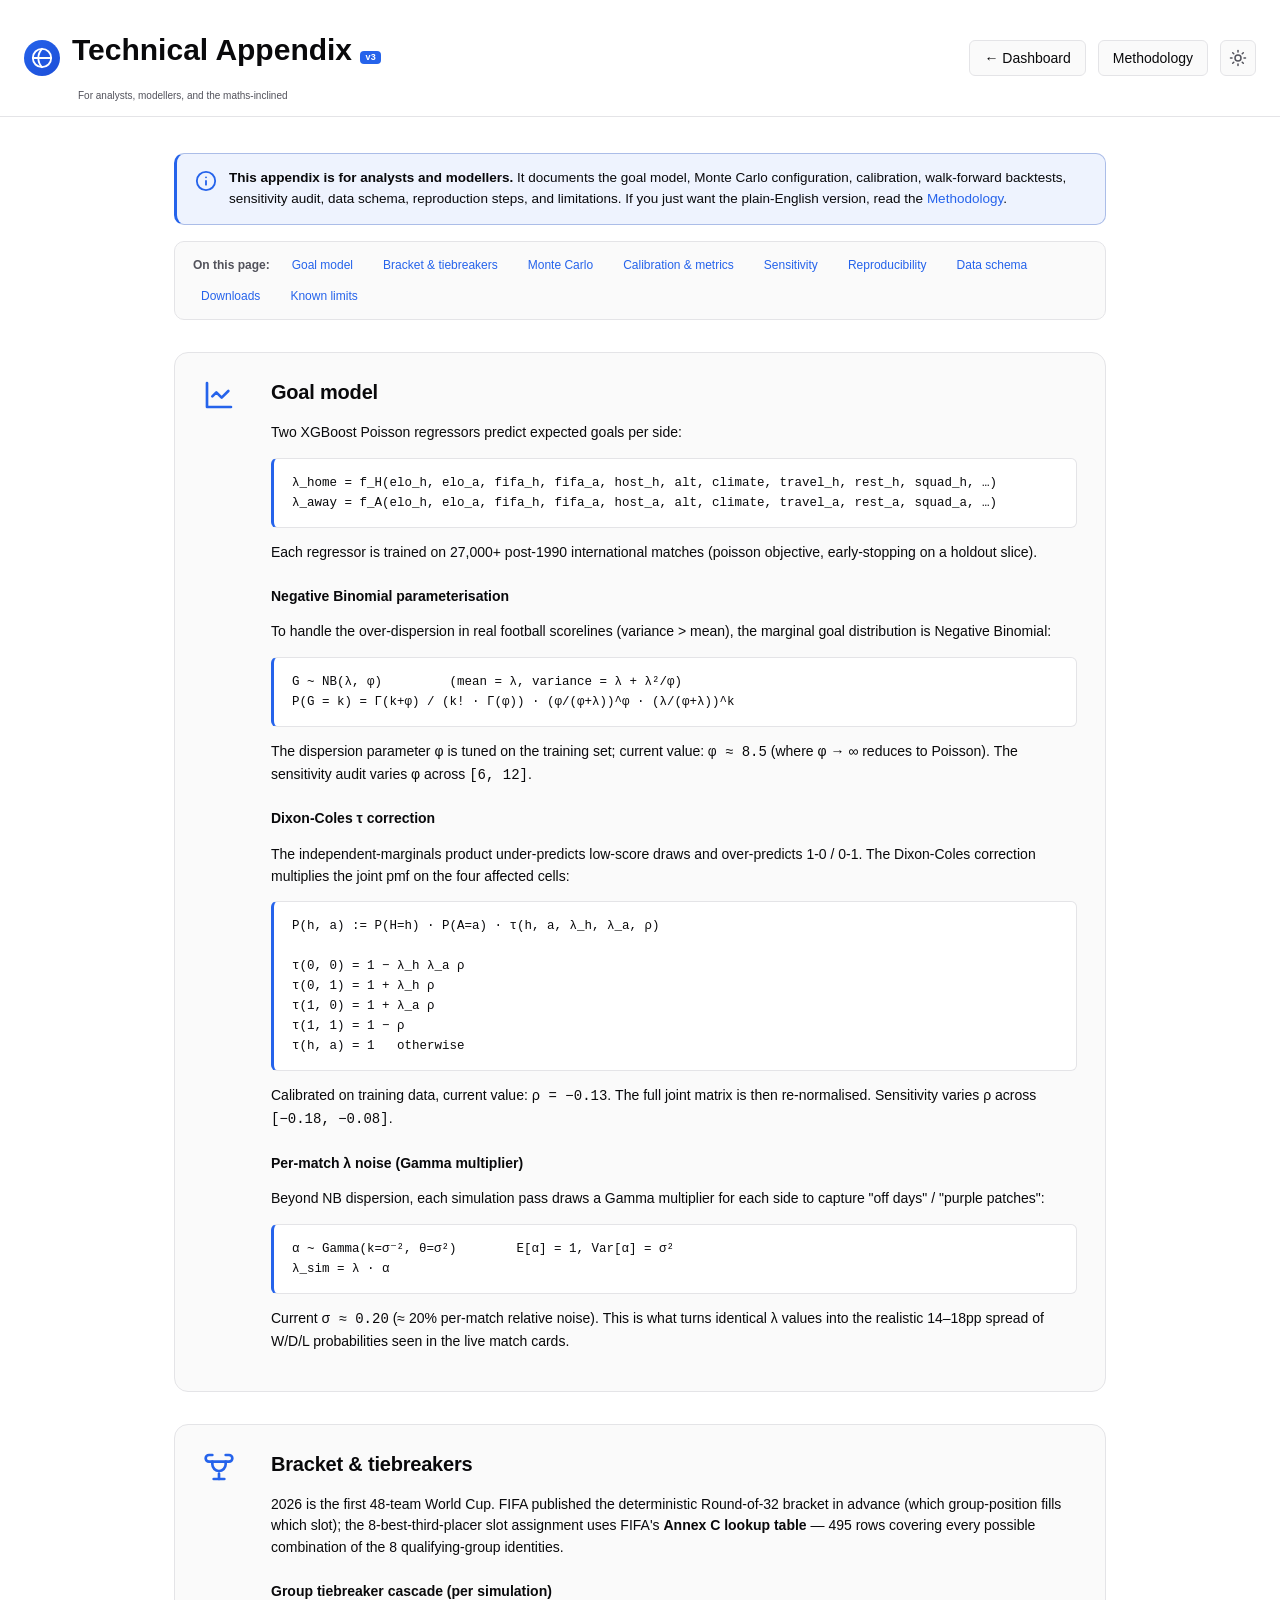
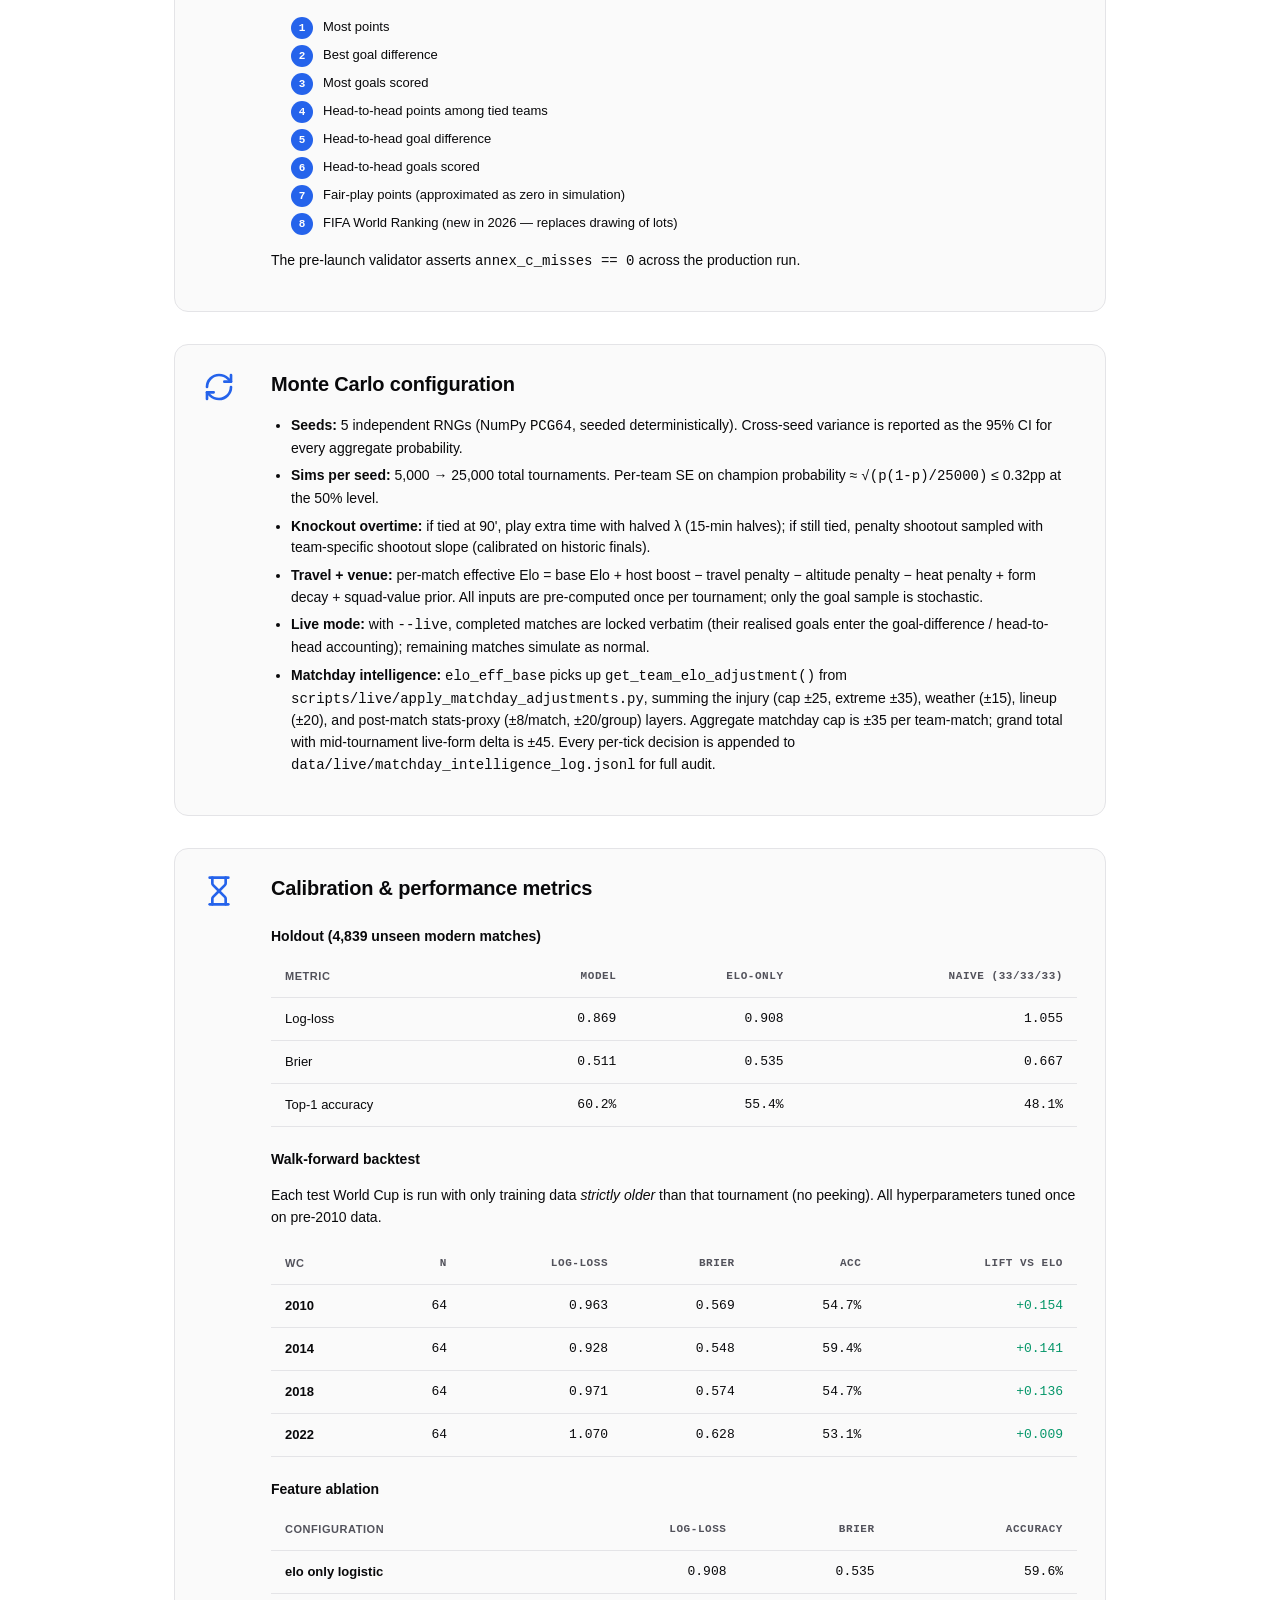
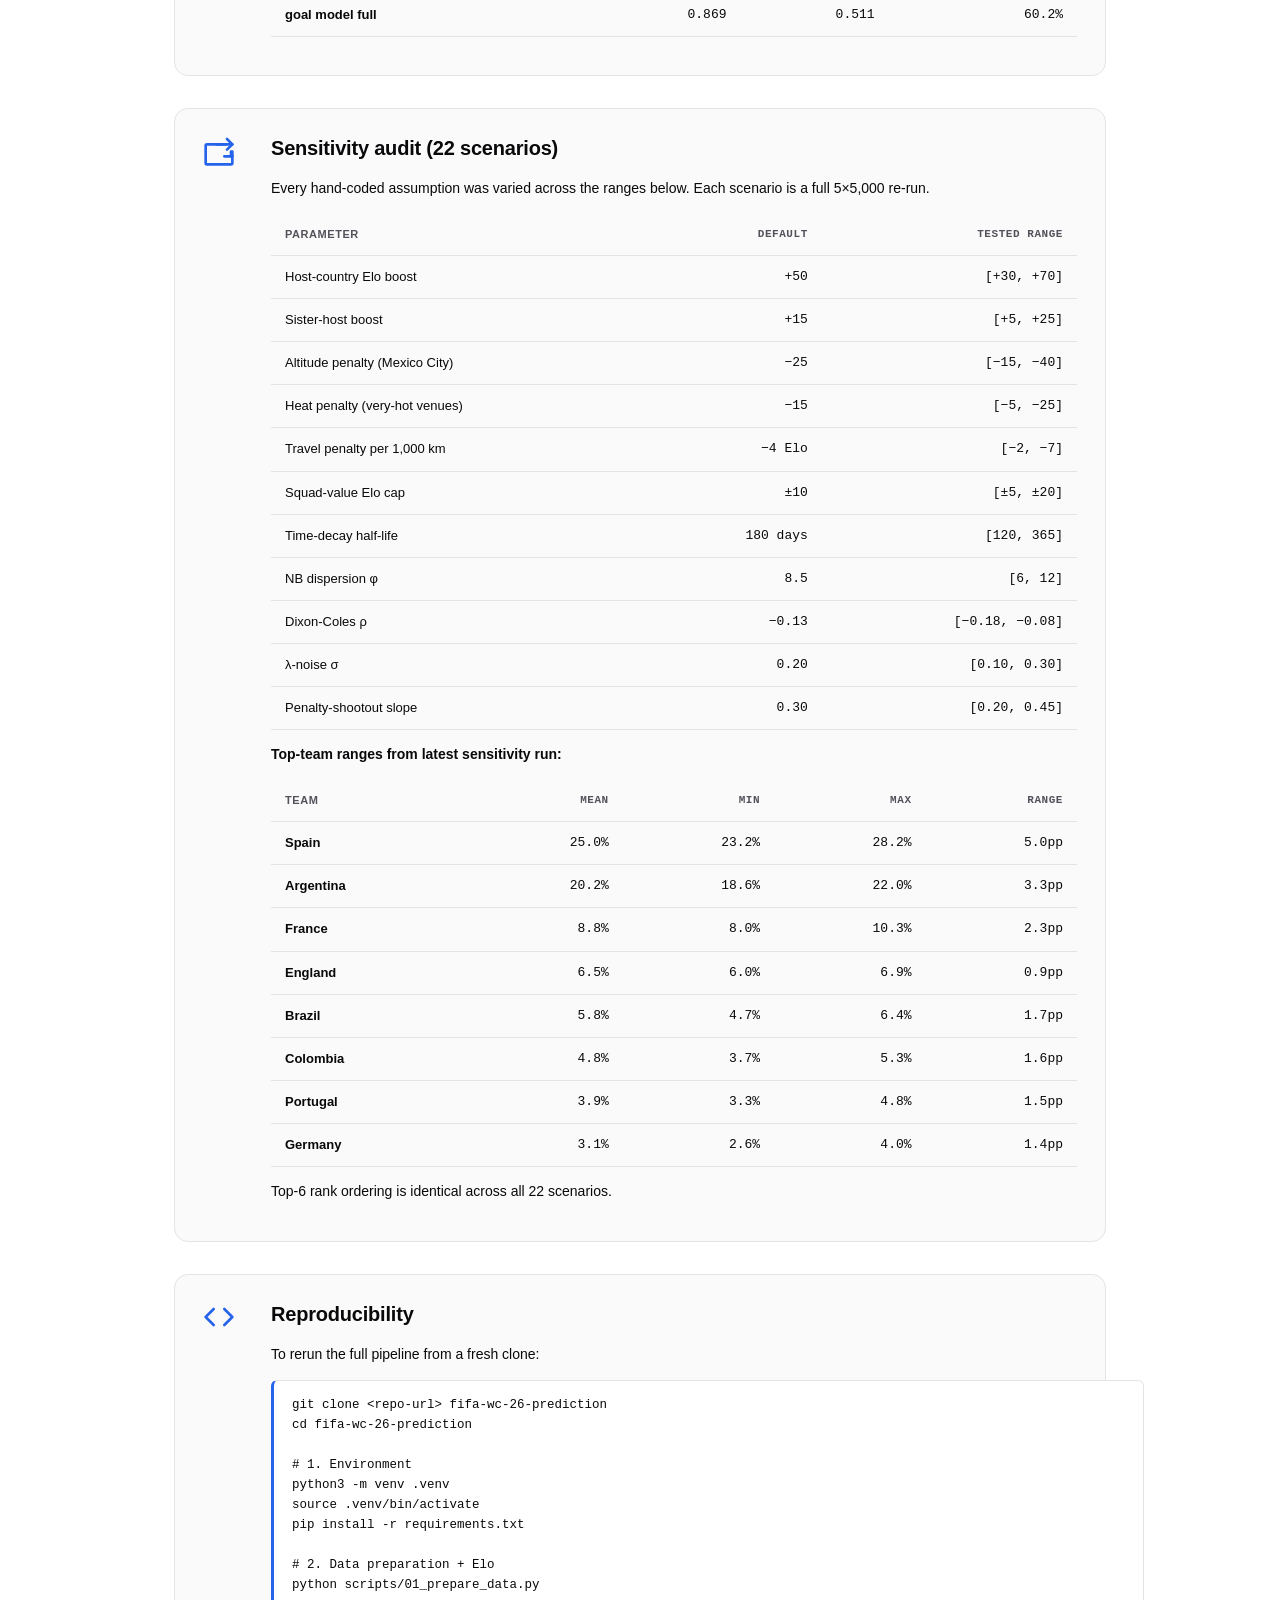
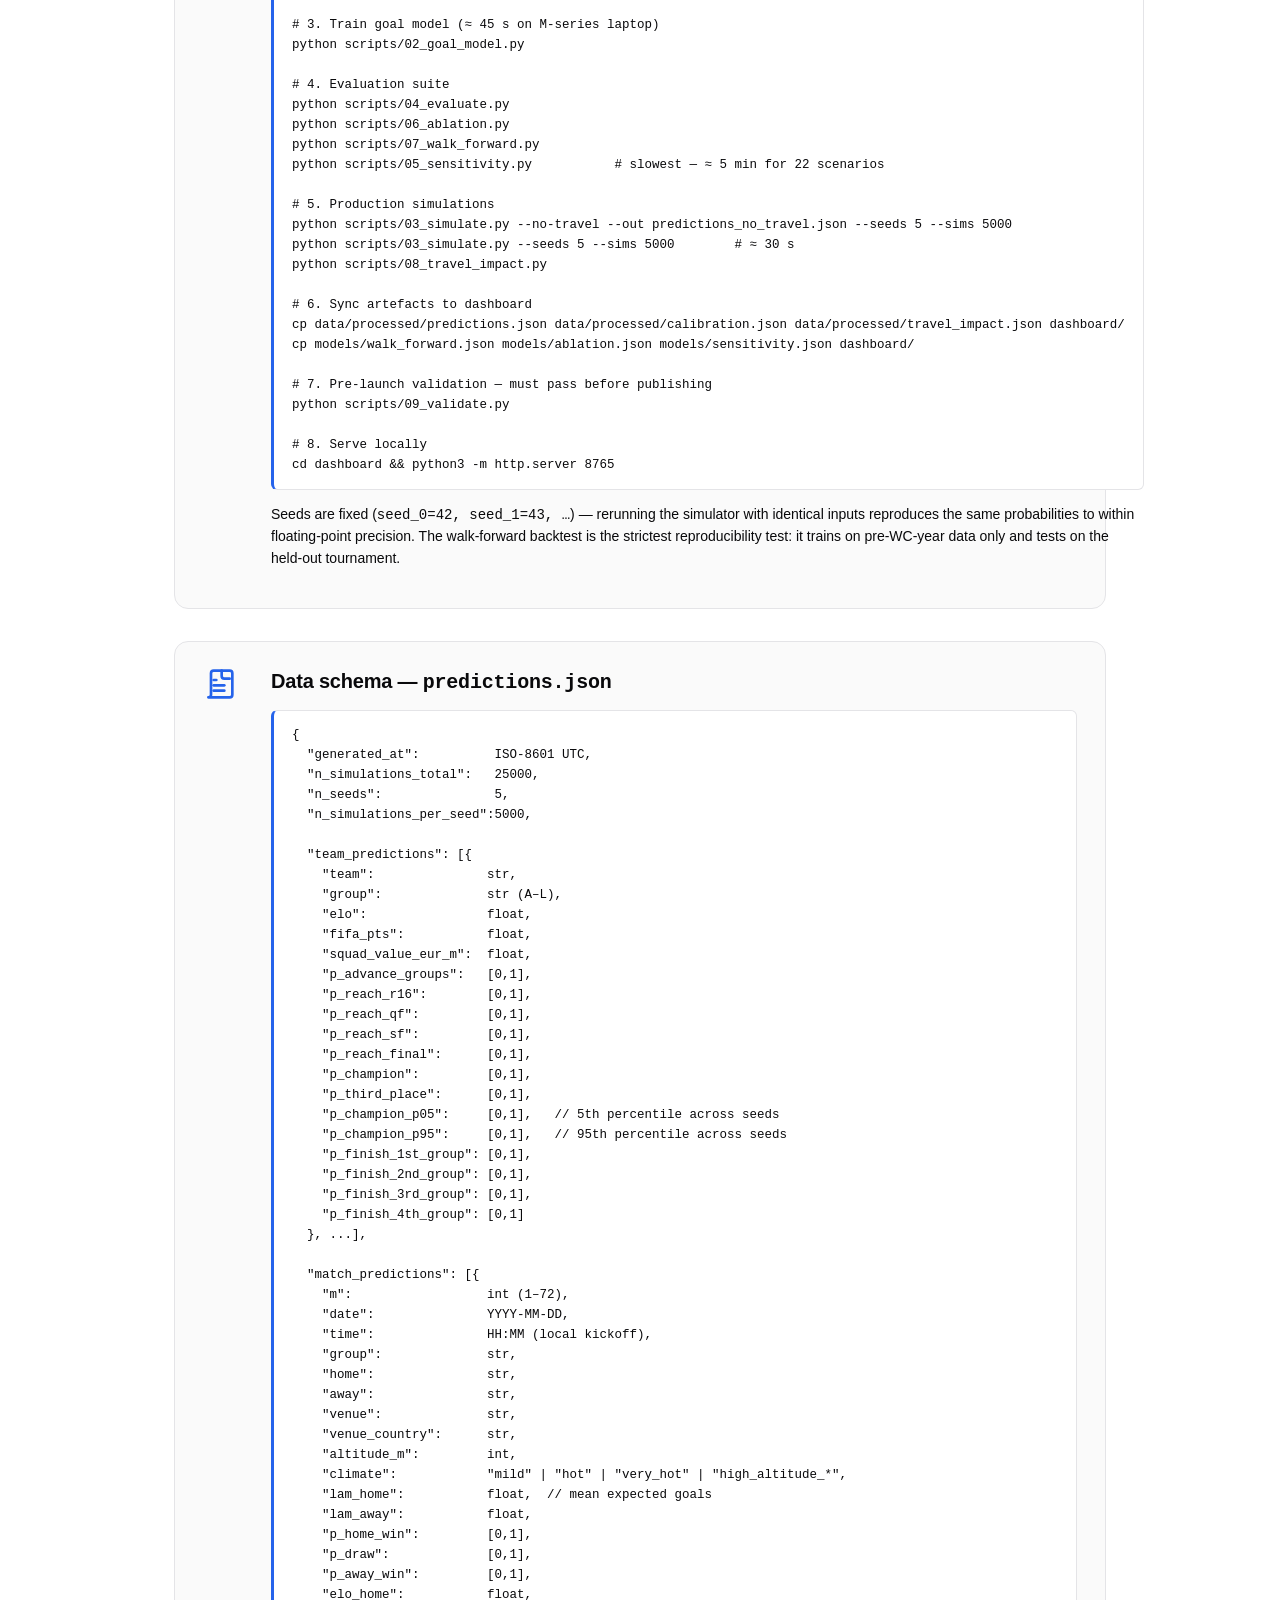
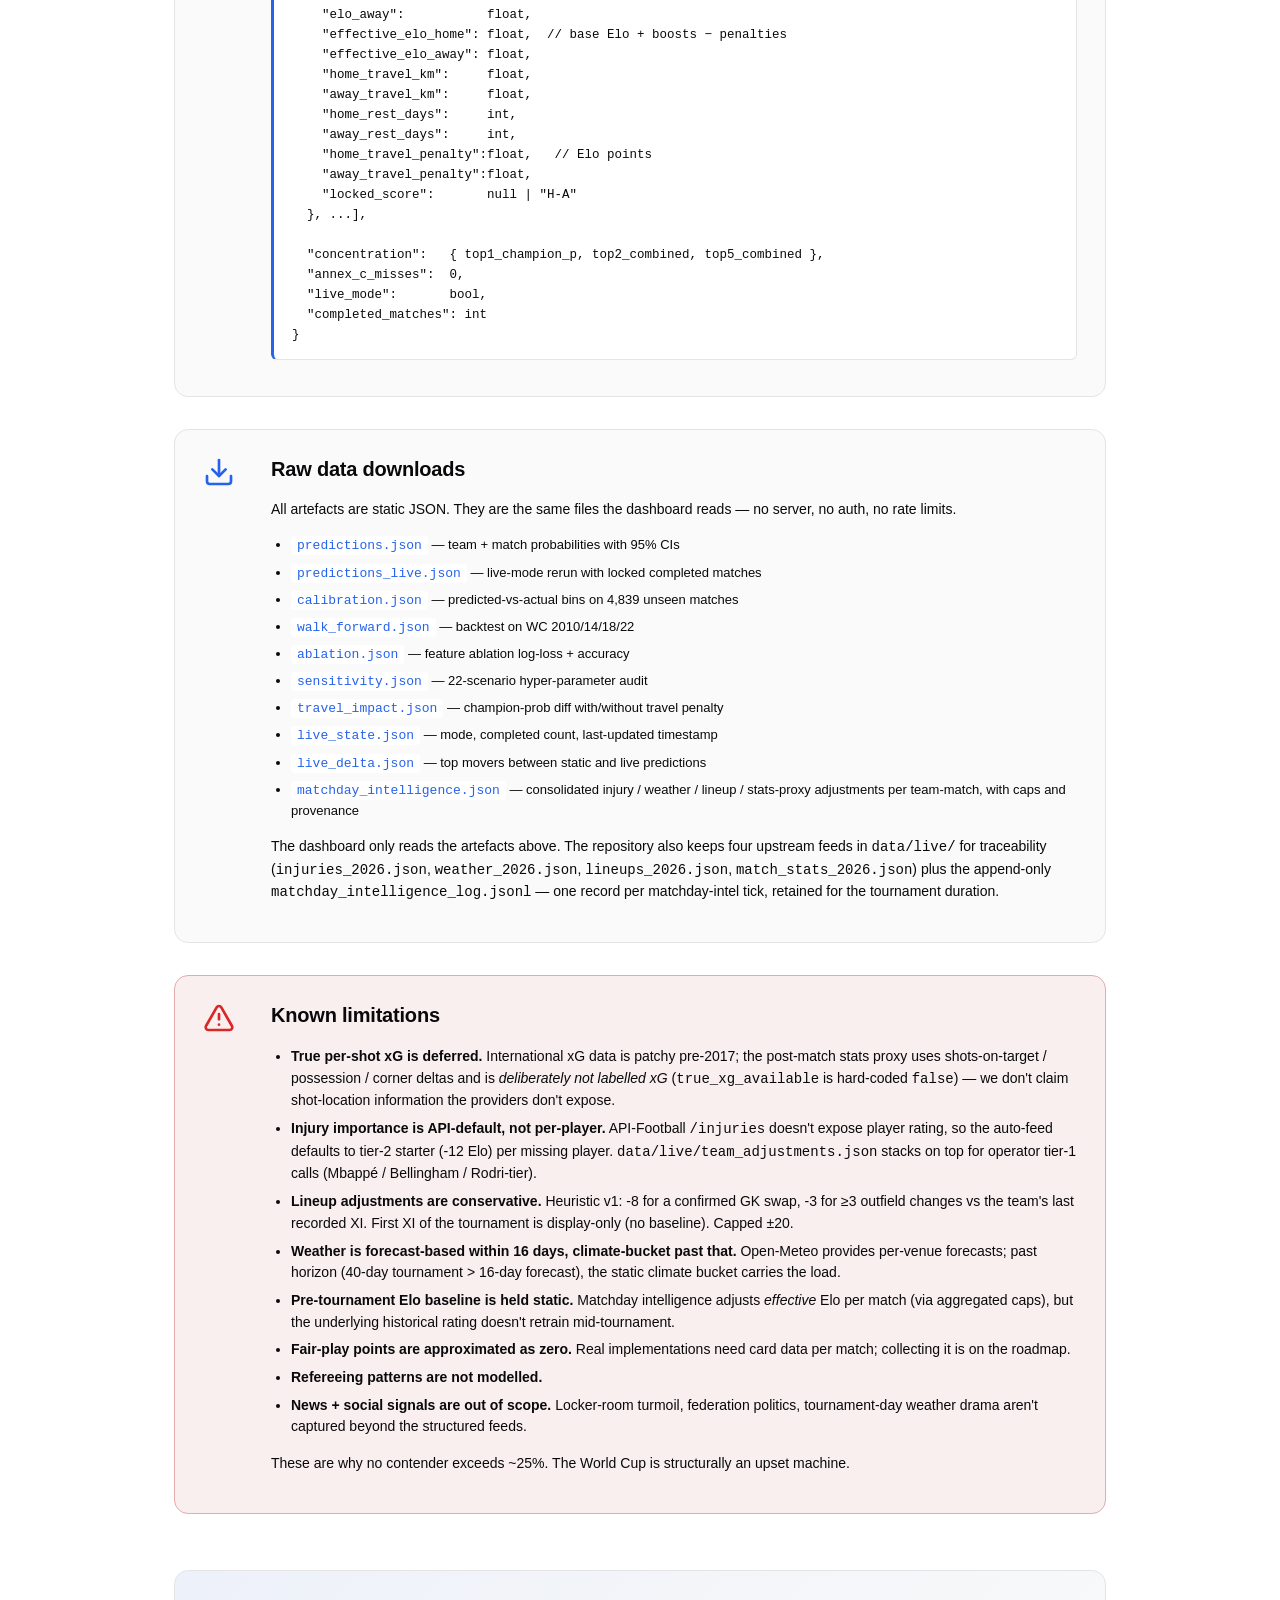
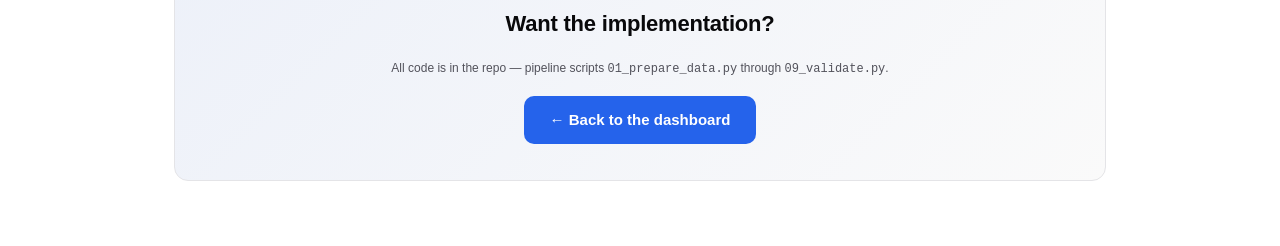
==== commit df4cded5: "docs(stream-b): bring methodology, appendix, and README in line with shipped layers The friend's ver" ====
--- a/dashboard/appendix.html
+++ b/dashboard/appendix.html
@@ -135,6 +135,7 @@
           <li><strong>Knockout overtime:</strong> if tied at 90', play extra time with halved λ (15-min halves); if still tied, penalty shootout sampled with team-specific shootout slope (calibrated on historic finals).</li>
           <li><strong>Travel + venue:</strong> per-match effective Elo = base Elo + host boost − travel penalty − altitude penalty − heat penalty + form decay + squad-value prior. All inputs are pre-computed once per tournament; only the goal sample is stochastic.</li>
           <li><strong>Live mode:</strong> with <code>--live</code>, completed matches are locked verbatim (their realised goals enter the goal-difference / head-to-head accounting); remaining matches simulate as normal.</li>
+          <li><strong>Matchday intelligence:</strong> <code>elo_eff_base</code> picks up <code>get_team_elo_adjustment()</code> from <code>scripts/live/apply_matchday_adjustments.py</code>, summing the injury (cap ±25, extreme ±35), weather (±15), lineup (±20), and post-match stats-proxy (±8/match, ±20/group) layers. Aggregate matchday cap is ±35 per team-match; grand total with mid-tournament live-form delta is ±45. Every per-tick decision is appended to <code>data/live/matchday_intelligence_log.jsonl</code> for full audit.</li>
         </ul>
       </div>
     </section>
@@ -335,7 +336,15 @@
           <li><a href="./travel_impact.json" download><code>travel_impact.json</code></a> — champion-prob diff with/without travel penalty</li>
           <li><a href="./live_state.json" download><code>live_state.json</code></a> — mode, completed count, last-updated timestamp</li>
           <li><a href="./live_delta.json" download><code>live_delta.json</code></a> — top movers between static and live predictions</li>
+          <li><a href="./matchday_intelligence.json" download><code>matchday_intelligence.json</code></a> — consolidated injury / weather / lineup / stats-proxy adjustments per team-match, with caps and provenance</li>
         </ul>
+        <p class="muted small" style="margin-top:10px">
+          The dashboard only reads the artefacts above. The repository also keeps four upstream feeds in
+          <code>data/live/</code> for traceability (<code>injuries_2026.json</code>, <code>weather_2026.json</code>,
+          <code>lineups_2026.json</code>, <code>match_stats_2026.json</code>) plus the append-only
+          <code>matchday_intelligence_log.jsonl</code> — one record per matchday-intel tick, retained for the
+          tournament duration.
+        </p>
       </div>
     </section>
 
@@ -346,12 +355,14 @@
       <div>
         <h2>Known limitations</h2>
         <ul>
-          <li><strong>xG features deferred.</strong> International xG data is patchy pre-2017; including it would shrink the training window by two decades.</li>
-          <li><strong>Live injury / lineup feed is manual.</strong> <code>data/live/team_adjustments.json</code> accepts Elo nudges, but API-Football / Sportmonks integration is a future enhancement.</li>
-          <li><strong>Pre-tournament Elo is held static across sims.</strong> Live mode locks completed scorelines but does not yet recompute baseline Elo mid-tournament — that is the next phase.</li>
+          <li><strong>True per-shot xG is deferred.</strong> International xG data is patchy pre-2017; the post-match stats proxy uses shots-on-target / possession / corner deltas and is <em>deliberately not labelled xG</em> (<code>true_xg_available</code> is hard-coded <code>false</code>) — we don't claim shot-location information the providers don't expose.</li>
+          <li><strong>Injury importance is API-default, not per-player.</strong> API-Football <code>/injuries</code> doesn't expose player rating, so the auto-feed defaults to tier-2 starter (-12 Elo) per missing player. <code>data/live/team_adjustments.json</code> stacks on top for operator tier-1 calls (Mbappé / Bellingham / Rodri-tier).</li>
+          <li><strong>Lineup adjustments are conservative.</strong> Heuristic v1: -8 for a confirmed GK swap, -3 for ≥3 outfield changes vs the team's last recorded XI. First XI of the tournament is display-only (no baseline). Capped ±20.</li>
+          <li><strong>Weather is forecast-based within 16 days, climate-bucket past that.</strong> Open-Meteo provides per-venue forecasts; past horizon (40-day tournament &gt; 16-day forecast), the static climate bucket carries the load.</li>
+          <li><strong>Pre-tournament Elo baseline is held static.</strong> Matchday intelligence adjusts <em>effective</em> Elo per match (via aggregated caps), but the underlying historical rating doesn't retrain mid-tournament.</li>
           <li><strong>Fair-play points are approximated as zero.</strong> Real implementations need card data per match; collecting it is on the roadmap.</li>
           <li><strong>Refereeing patterns are not modelled.</strong></li>
-          <li><strong>Weather is bucketed (mild / hot / very_hot / high_altitude_*)</strong> rather than pulled from a forecast API.</li>
+          <li><strong>News + social signals are out of scope.</strong> Locker-room turmoil, federation politics, tournament-day weather drama aren't captured beyond the structured feeds.</li>
         </ul>
         <p>These are why no contender exceeds ~25%. The World Cup is structurally an upset machine.</p>
       </div>
--- a/dashboard/styles.css
+++ b/dashboard/styles.css
@@ -1478,3 +1478,46 @@
     transform: none;
   }
 }
+
+/* ─── B.7 Matchday Intelligence ───────────────────────────────────────── */
+.matchday-intel-card { padding: 18px 20px; }
+.md-caps { display: flex; flex-wrap: wrap; gap: 6px 10px; margin-bottom: 10px; }
+.md-cap {
+  font: 500 11px / 1 var(--mono, system-ui);
+  padding: 4px 8px;
+  border-radius: 999px;
+  background: var(--bg-elev, #f4f4f5);
+  color: var(--text-muted, #71717a);
+  border: 1px solid var(--border, #e5e7eb);
+}
+.md-cap.strong { background: var(--text); color: var(--bg, #fff); border-color: transparent; }
+.md-feeds { display: flex; flex-wrap: wrap; gap: 6px; margin-bottom: 8px; }
+.md-feed {
+  font: 600 11px / 1 system-ui;
+  padding: 4px 8px;
+  border-radius: 4px;
+  border: 1px solid var(--border, #e5e7eb);
+}
+.md-feed.on  { background: rgba(34, 197, 94, .12); color: #16a34a; border-color: rgba(34, 197, 94, .3); }
+.md-feed.off { background: rgba(148, 163, 184, .12); color: #64748b; border-color: rgba(148, 163, 184, .3); }
+.md-summary { margin-bottom: 12px; }
+.md-table { width: 100%; border-collapse: collapse; margin-top: 8px; }
+.md-table th, .md-table td {
+  padding: 8px 10px;
+  border-bottom: 1px solid var(--border, #e5e7eb);
+  text-align: left;
+  font-size: 13px;
+}
+.md-table th { font-weight: 600; color: var(--text-muted, #71717a); }
+.md-delta.pos { color: #16a34a; font-weight: 600; }
+.md-delta.neg { color: #dc2626; font-weight: 600; }
+.md-cap-flag {
+  display: inline-block; margin-left: 4px;
+  font: 600 9px / 1 system-ui; text-transform: uppercase;
+  padding: 2px 4px; border-radius: 3px;
+  background: rgba(234, 88, 12, .15); color: #c2410c;
+}
+.md-empty { padding: 12px 0; }
+.md-warnings { margin-top: 10px; }
+.md-warnings summary { cursor: pointer; font-weight: 600; color: var(--text-muted, #71717a); }
+.md-warnings ul { margin: 6px 0 0 18px; padding: 0; }
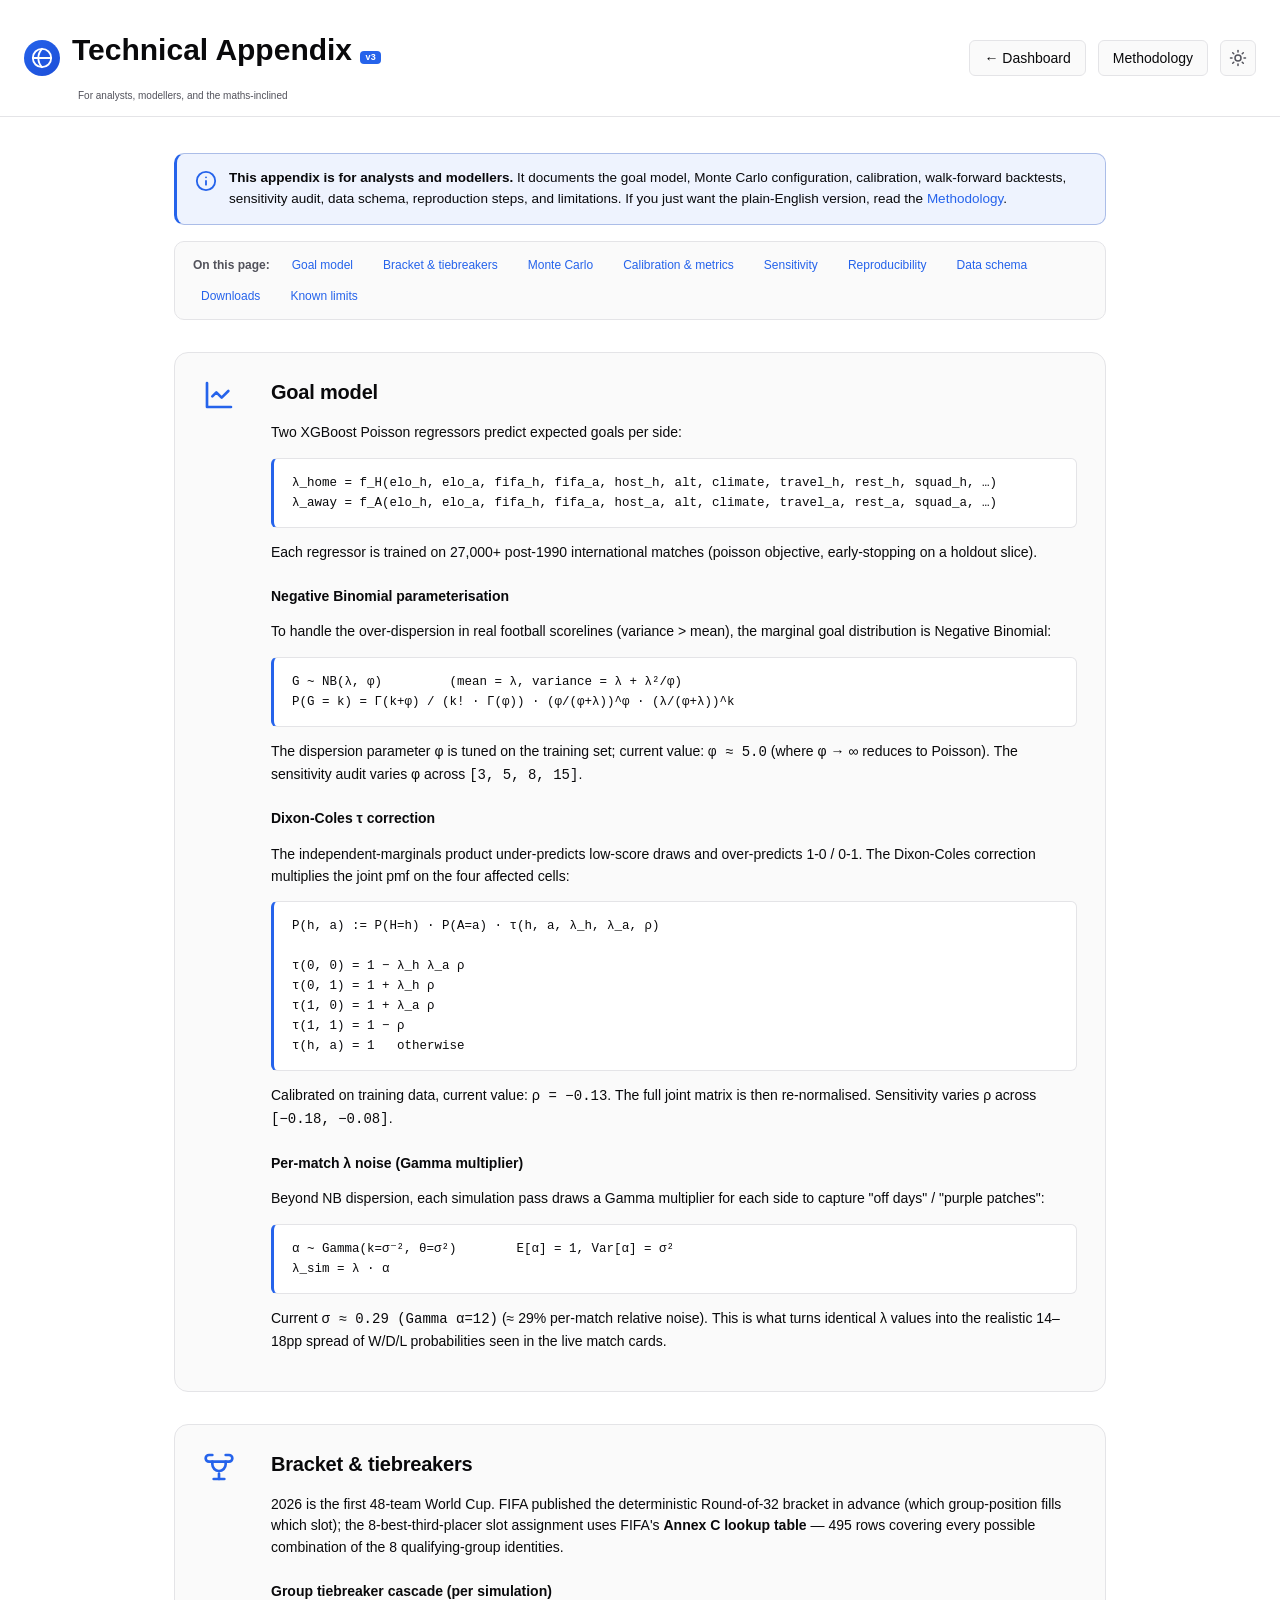
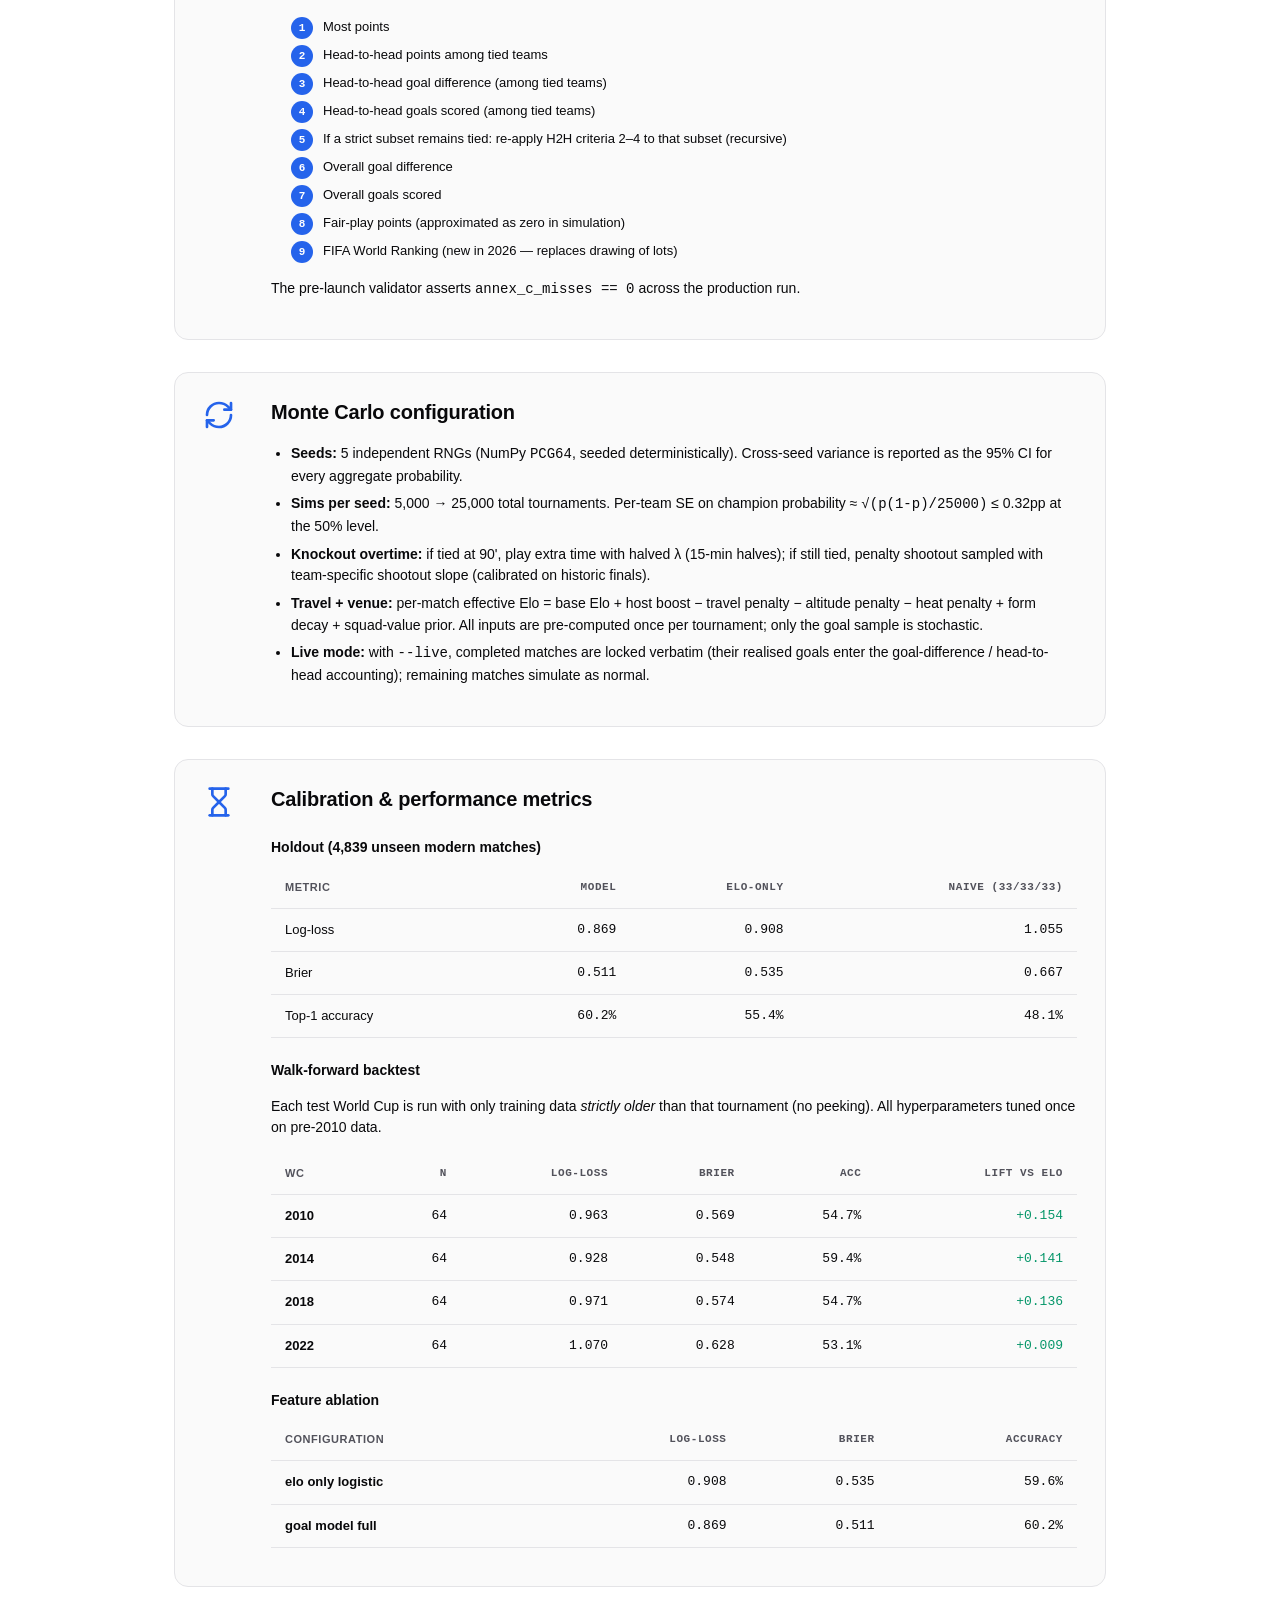
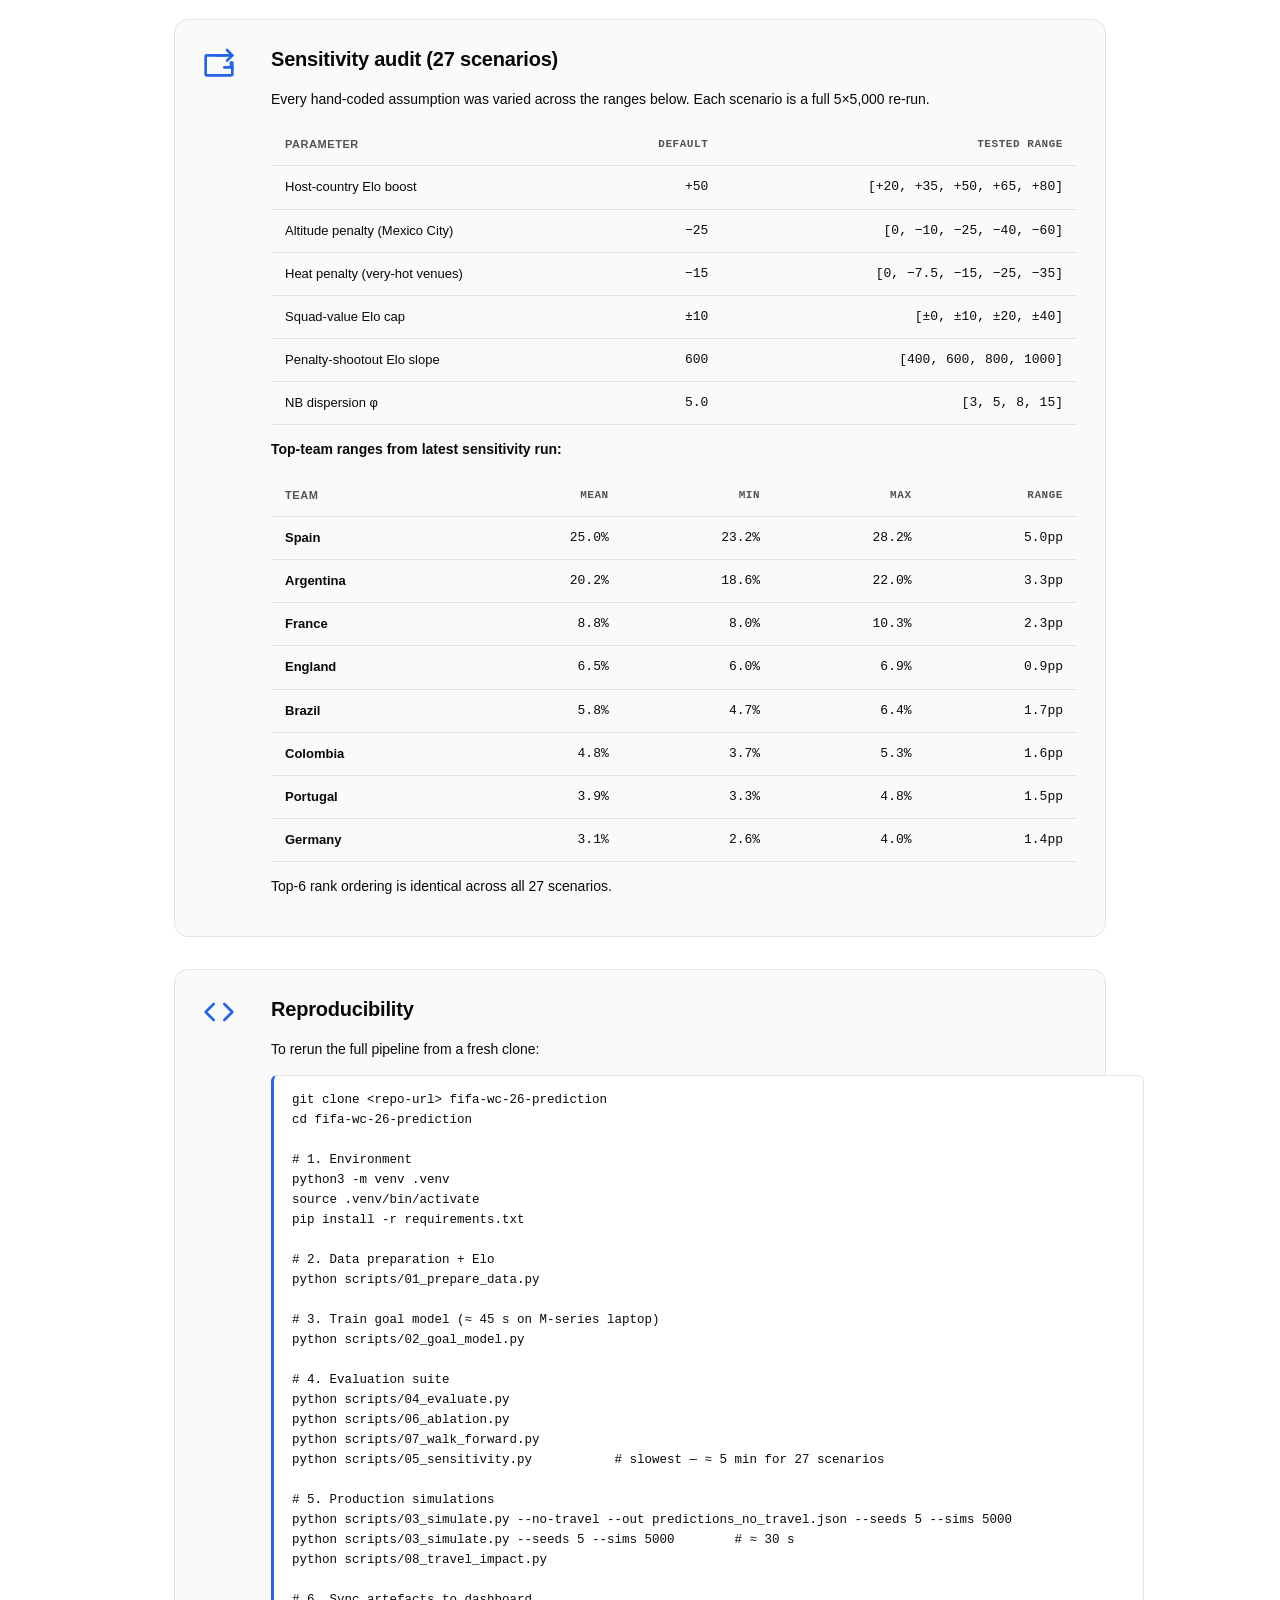
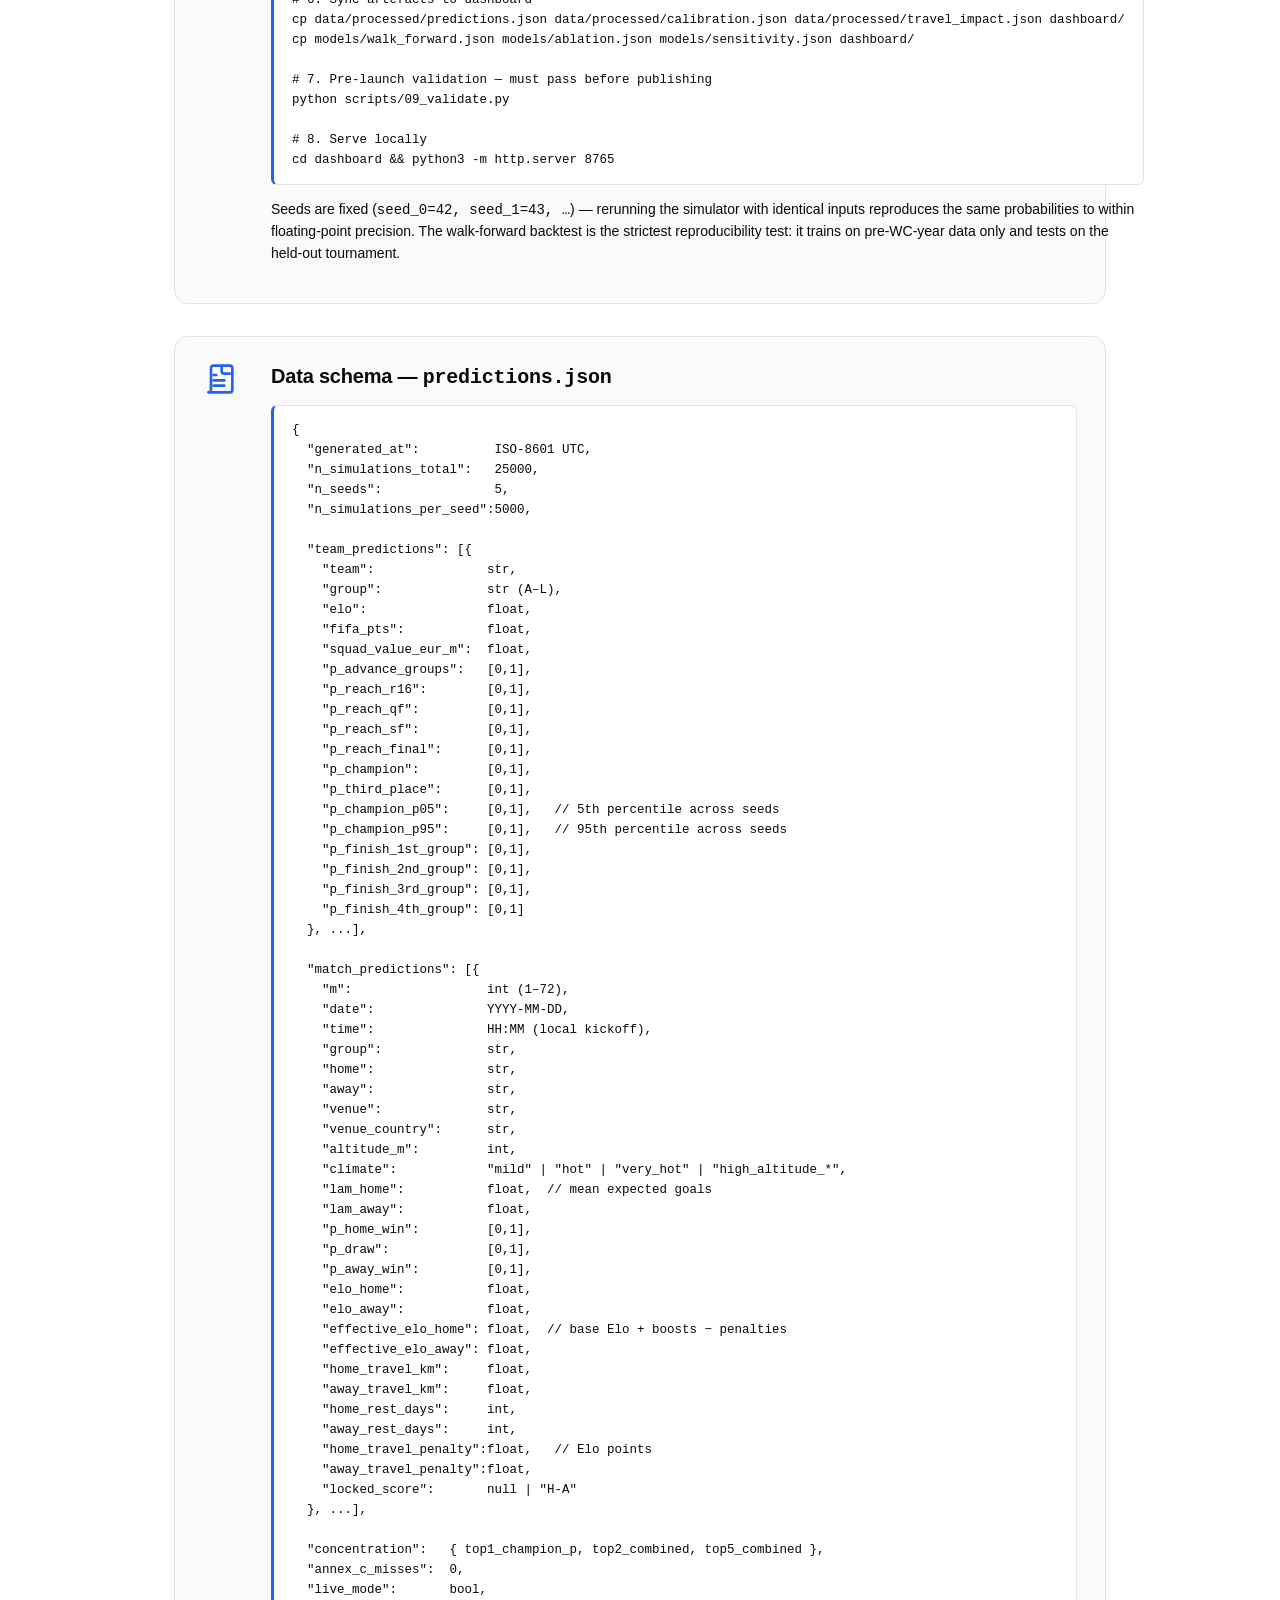
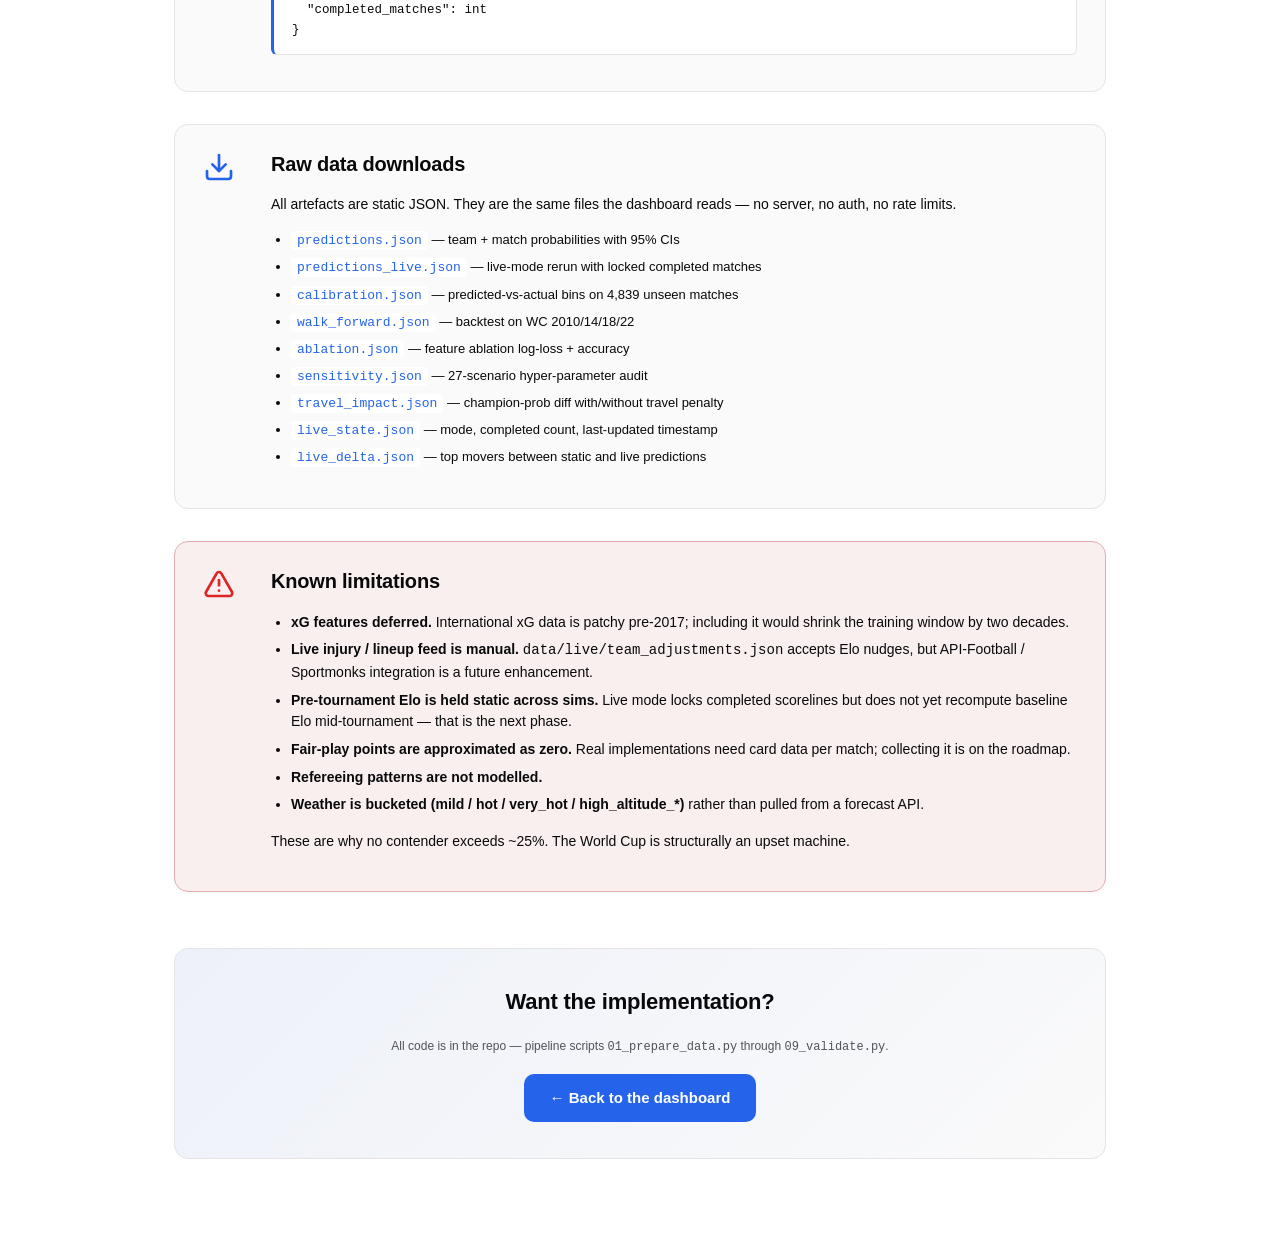
==== commit d8847eb2: "feat(dashboard): Vercel Analytics + SEO meta + corrected cascade copy P0-3: Add Vercel Web Analytics" ====
--- a/dashboard/appendix.html
+++ b/dashboard/appendix.html
@@ -5,9 +5,6 @@
   <meta name="viewport" content="width=device-width, initial-scale=1.0" />
   <title>Technical Appendix — World Cup 2026 Simulator</title>
   <meta name="description" content="Full mathematical specification of the FIFA World Cup 2026 prediction model: Negative Binomial goal model, Dixon-Coles correction, Annex C lookup, Monte Carlo configuration, calibration, walk-forward, ablation, sensitivity." />
-  <link rel="stylesheet" href="styles.css" />
-  <link rel="stylesheet" href="methodology.css" />
-  <link rel="stylesheet" href="appendix.css" />
   <script>
     (function() {
       const stored = localStorage.getItem('wc26-theme');
@@ -15,8 +12,33 @@
       document.documentElement.dataset.theme = stored || sys;
     })();
   </script>
+  <!-- Vercel Web Analytics (enable Project → Analytics in Vercel dashboard) -->
+  <script defer src="/_vercel/insights/script.js"></script>
+  <!-- Vercel Speed Insights -->
+  <script defer src="/_vercel/speed-insights/script.js"></script>
+  <meta property="og:title" content="Technical Appendix — World Cup 2026 Simulator" />
+  <meta property="og:description" content="Mathematical specification of the FIFA World Cup 2026 simulator." />
+  <meta property="og:type" content="article" />
+  <meta property="og:site_name" content="World Cup 2026 Simulator" />
+  <meta property="og:url" content="https://fifa-wc-26-prediction.vercel.app/appendix" />
+  <link rel="canonical" href="https://fifa-wc-26-prediction.vercel.app/appendix" />
+  <meta property="og:image" content="https://fifa-wc-26-prediction.vercel.app/og-image.png" />
+  <meta property="og:image:width" content="1200" />
+  <meta property="og:image:height" content="630" />
+  <meta name="twitter:card" content="summary_large_image" />
+  <meta name="twitter:title" content="Technical Appendix — World Cup 2026 Simulator" />
+  <meta name="twitter:description" content="Mathematical specification of the FIFA World Cup 2026 simulator." />
+  <meta name="twitter:image" content="https://fifa-wc-26-prediction.vercel.app/og-image.png" />
+  <meta name="theme-color" content="#0A0A0B" />
+  <meta name="theme-color" content="#FFFFFF" media="(prefers-color-scheme: light)" />
+  <link rel="apple-touch-icon" href="/apple-touch-icon.png" />
+  <link rel="manifest" href="/site.webmanifest" />
+  <link rel="stylesheet" href="styles.css" />
+  <link rel="stylesheet" href="methodology.css" />
+  <link rel="stylesheet" href="appendix.css" />
 </head>
 <body>
+  <a class="skip-link" href="#main">Skip to main content</a>
   <header class="site-header">
     <div class="container">
       <div class="brand">
@@ -39,7 +61,7 @@
     </div>
   </header>
 
-  <main class="container method-main appendix-main">
+  <main class="container method-main appendix-main" id="main">
 
     <section class="appendix-intro">
       <svg width="22" height="22" viewBox="0 0 24 24" fill="none" stroke="currentColor" stroke-width="2" stroke-linecap="round" stroke-linejoin="round" aria-hidden="true"><circle cx="12" cy="12" r="10"/><path d="M12 16v-4"/><path d="M12 8h.01"/></svg>
@@ -79,7 +101,7 @@
         <p>To handle the over-dispersion in real football scorelines (variance &gt; mean), the marginal goal distribution is Negative Binomial:</p>
         <pre class="eqn">G ~ NB(λ, φ)         (mean = λ, variance = λ + λ²/φ)
 P(G = k) = Γ(k+φ) / (k! · Γ(φ)) · (φ/(φ+λ))^φ · (λ/(φ+λ))^k</pre>
-        <p>The dispersion parameter φ is tuned on the training set; current value: <code>φ ≈ 8.5</code> (where φ → ∞ reduces to Poisson). The sensitivity audit varies φ across <code>[6, 12]</code>.</p>
+        <p>The dispersion parameter φ is tuned on the training set; current value: <code>φ ≈ 5.0</code> (where φ → ∞ reduces to Poisson). The sensitivity audit varies φ across <code>[3, 5, 8, 15]</code>.</p>
 
         <h3 class="apx-sub">Dixon-Coles τ correction</h3>
         <p>The independent-marginals product under-predicts low-score draws and over-predicts 1-0 / 0-1. The Dixon-Coles correction multiplies the joint pmf on the four affected cells:</p>
@@ -96,7 +118,7 @@
         <p>Beyond NB dispersion, each simulation pass draws a Gamma multiplier for each side to capture "off days" / "purple patches":</p>
         <pre class="eqn">α ~ Gamma(k=σ⁻², θ=σ²)        E[α] = 1, Var[α] = σ²
 λ_sim = λ · α</pre>
-        <p>Current <code>σ ≈ 0.20</code> (≈ 20% per-match relative noise). This is what turns identical λ values into the realistic 14–18pp spread of W/D/L probabilities seen in the live match cards.</p>
+        <p>Current <code>σ ≈ 0.29 (Gamma α=12)</code> (≈ 29% per-match relative noise). This is what turns identical λ values into the realistic 14–18pp spread of W/D/L probabilities seen in the live match cards.</p>
       </div>
     </section>
 
@@ -111,11 +133,12 @@
         <h3 class="apx-sub">Group tiebreaker cascade (per simulation)</h3>
         <ol class="walkthrough small-walk">
           <li>Most points</li>
-          <li>Best goal difference</li>
-          <li>Most goals scored</li>
           <li>Head-to-head points among tied teams</li>
-          <li>Head-to-head goal difference</li>
-          <li>Head-to-head goals scored</li>
+          <li>Head-to-head goal difference (among tied teams)</li>
+          <li>Head-to-head goals scored (among tied teams)</li>
+          <li>If a strict subset remains tied: re-apply H2H criteria 2–4 to that subset (recursive)</li>
+          <li>Overall goal difference</li>
+          <li>Overall goals scored</li>
           <li>Fair-play points (approximated as zero in simulation)</li>
           <li>FIFA World Ranking (new in 2026 — replaces drawing of lots)</li>
         </ol>
@@ -135,7 +158,6 @@
           <li><strong>Knockout overtime:</strong> if tied at 90', play extra time with halved λ (15-min halves); if still tied, penalty shootout sampled with team-specific shootout slope (calibrated on historic finals).</li>
           <li><strong>Travel + venue:</strong> per-match effective Elo = base Elo + host boost − travel penalty − altitude penalty − heat penalty + form decay + squad-value prior. All inputs are pre-computed once per tournament; only the goal sample is stochastic.</li>
           <li><strong>Live mode:</strong> with <code>--live</code>, completed matches are locked verbatim (their realised goals enter the goal-difference / head-to-head accounting); remaining matches simulate as normal.</li>
-          <li><strong>Matchday intelligence:</strong> <code>elo_eff_base</code> picks up <code>get_team_elo_adjustment()</code> from <code>scripts/live/apply_matchday_adjustments.py</code>, summing the injury (cap ±25, extreme ±35), weather (±15), lineup (±20), and post-match stats-proxy (±8/match, ±20/group) layers. Aggregate matchday cap is ±35 per team-match; grand total with mid-tournament live-form delta is ±45. Every per-tick decision is appended to <code>data/live/matchday_intelligence_log.jsonl</code> for full audit.</li>
         </ul>
       </div>
     </section>
@@ -177,22 +199,17 @@
         <svg width="32" height="32" viewBox="0 0 24 24" fill="none" stroke="currentColor" stroke-width="2" stroke-linecap="round" stroke-linejoin="round"><path d="M16 16h6"/><path d="M21 12.5V16"/><path d="M22 12.5V21a1 1 0 0 1-1 1H3a1 1 0 0 1-1-1V8a1 1 0 0 1 1-1h14"/><path d="m18 3 4 4-4 4"/><path d="M22 7H10"/></svg>
       </div>
       <div>
-        <h2>Sensitivity audit (22 scenarios)</h2>
+        <h2>Sensitivity audit (27 scenarios)</h2>
         <p>Every hand-coded assumption was varied across the ranges below. Each scenario is a full 5×5,000 re-run.</p>
         <table class="tbl apx-tbl">
           <thead><tr><th>Parameter</th><th class="num">Default</th><th class="num">Tested range</th></tr></thead>
           <tbody>
-            <tr><td>Host-country Elo boost</td><td class="num">+50</td><td class="num">[+30, +70]</td></tr>
-            <tr><td>Sister-host boost</td><td class="num">+15</td><td class="num">[+5, +25]</td></tr>
-            <tr><td>Altitude penalty (Mexico City)</td><td class="num">−25</td><td class="num">[−15, −40]</td></tr>
-            <tr><td>Heat penalty (very-hot venues)</td><td class="num">−15</td><td class="num">[−5, −25]</td></tr>
-            <tr><td>Travel penalty per 1,000 km</td><td class="num">−4 Elo</td><td class="num">[−2, −7]</td></tr>
-            <tr><td>Squad-value Elo cap</td><td class="num">±10</td><td class="num">[±5, ±20]</td></tr>
-            <tr><td>Time-decay half-life</td><td class="num">180 days</td><td class="num">[120, 365]</td></tr>
-            <tr><td>NB dispersion φ</td><td class="num">8.5</td><td class="num">[6, 12]</td></tr>
-            <tr><td>Dixon-Coles ρ</td><td class="num">−0.13</td><td class="num">[−0.18, −0.08]</td></tr>
-            <tr><td>λ-noise σ</td><td class="num">0.20</td><td class="num">[0.10, 0.30]</td></tr>
-            <tr><td>Penalty-shootout slope</td><td class="num">0.30</td><td class="num">[0.20, 0.45]</td></tr>
+            <tr><td>Host-country Elo boost</td><td class="num">+50</td><td class="num">[+20, +35, +50, +65, +80]</td></tr>
+            <tr><td>Altitude penalty (Mexico City)</td><td class="num">−25</td><td class="num">[0, −10, −25, −40, −60]</td></tr>
+            <tr><td>Heat penalty (very-hot venues)</td><td class="num">−15</td><td class="num">[0, −7.5, −15, −25, −35]</td></tr>
+            <tr><td>Squad-value Elo cap</td><td class="num">±10</td><td class="num">[±0, ±10, ±20, ±40]</td></tr>
+            <tr><td>Penalty-shootout Elo slope</td><td class="num">600</td><td class="num">[400, 600, 800, 1000]</td></tr>
+            <tr><td>NB dispersion φ</td><td class="num">5.0</td><td class="num">[3, 5, 8, 15]</td></tr>
           </tbody>
         </table>
         <p><strong>Top-team ranges from latest sensitivity run:</strong></p>
@@ -200,7 +217,7 @@
           <thead><tr><th>Team</th><th class="num">Mean</th><th class="num">Min</th><th class="num">Max</th><th class="num">Range</th></tr></thead>
           <tbody id="apx-sens"><tr><td colspan="5" class="muted small">Loading sensitivity.json…</td></tr></tbody>
         </table>
-        <p class="muted small">Top-6 rank ordering is identical across all 22 scenarios.</p>
+        <p class="muted small">Top-6 rank ordering is identical across all 27 scenarios.</p>
       </div>
     </section>
 
@@ -229,7 +246,7 @@
 python scripts/04_evaluate.py
 python scripts/06_ablation.py
 python scripts/07_walk_forward.py
-python scripts/05_sensitivity.py           # slowest — ≈ 5 min for 22 scenarios
+python scripts/05_sensitivity.py           # slowest — ≈ 5 min for 27 scenarios
 
 # 5. Production simulations
 python scripts/03_simulate.py --no-travel --out predictions_no_travel.json --seeds 5 --sims 5000
@@ -332,19 +349,11 @@
           <li><a href="./calibration.json" download><code>calibration.json</code></a> — predicted-vs-actual bins on 4,839 unseen matches</li>
           <li><a href="./walk_forward.json" download><code>walk_forward.json</code></a> — backtest on WC 2010/14/18/22</li>
           <li><a href="./ablation.json" download><code>ablation.json</code></a> — feature ablation log-loss + accuracy</li>
-          <li><a href="./sensitivity.json" download><code>sensitivity.json</code></a> — 22-scenario hyper-parameter audit</li>
+          <li><a href="./sensitivity.json" download><code>sensitivity.json</code></a> — 27-scenario hyper-parameter audit</li>
           <li><a href="./travel_impact.json" download><code>travel_impact.json</code></a> — champion-prob diff with/without travel penalty</li>
           <li><a href="./live_state.json" download><code>live_state.json</code></a> — mode, completed count, last-updated timestamp</li>
           <li><a href="./live_delta.json" download><code>live_delta.json</code></a> — top movers between static and live predictions</li>
-          <li><a href="./matchday_intelligence.json" download><code>matchday_intelligence.json</code></a> — consolidated injury / weather / lineup / stats-proxy adjustments per team-match, with caps and provenance</li>
         </ul>
-        <p class="muted small" style="margin-top:10px">
-          The dashboard only reads the artefacts above. The repository also keeps four upstream feeds in
-          <code>data/live/</code> for traceability (<code>injuries_2026.json</code>, <code>weather_2026.json</code>,
-          <code>lineups_2026.json</code>, <code>match_stats_2026.json</code>) plus the append-only
-          <code>matchday_intelligence_log.jsonl</code> — one record per matchday-intel tick, retained for the
-          tournament duration.
-        </p>
       </div>
     </section>
 
@@ -355,14 +364,12 @@
       <div>
         <h2>Known limitations</h2>
         <ul>
-          <li><strong>True per-shot xG is deferred.</strong> International xG data is patchy pre-2017; the post-match stats proxy uses shots-on-target / possession / corner deltas and is <em>deliberately not labelled xG</em> (<code>true_xg_available</code> is hard-coded <code>false</code>) — we don't claim shot-location information the providers don't expose.</li>
-          <li><strong>Injury importance is API-default, not per-player.</strong> API-Football <code>/injuries</code> doesn't expose player rating, so the auto-feed defaults to tier-2 starter (-12 Elo) per missing player. <code>data/live/team_adjustments.json</code> stacks on top for operator tier-1 calls (Mbappé / Bellingham / Rodri-tier).</li>
-          <li><strong>Lineup adjustments are conservative.</strong> Heuristic v1: -8 for a confirmed GK swap, -3 for ≥3 outfield changes vs the team's last recorded XI. First XI of the tournament is display-only (no baseline). Capped ±20.</li>
-          <li><strong>Weather is forecast-based within 16 days, climate-bucket past that.</strong> Open-Meteo provides per-venue forecasts; past horizon (40-day tournament &gt; 16-day forecast), the static climate bucket carries the load.</li>
-          <li><strong>Pre-tournament Elo baseline is held static.</strong> Matchday intelligence adjusts <em>effective</em> Elo per match (via aggregated caps), but the underlying historical rating doesn't retrain mid-tournament.</li>
+          <li><strong>xG features deferred.</strong> International xG data is patchy pre-2017; including it would shrink the training window by two decades.</li>
+          <li><strong>Live injury / lineup feed is manual.</strong> <code>data/live/team_adjustments.json</code> accepts Elo nudges, but API-Football / Sportmonks integration is a future enhancement.</li>
+          <li><strong>Pre-tournament Elo is held static across sims.</strong> Live mode locks completed scorelines but does not yet recompute baseline Elo mid-tournament — that is the next phase.</li>
           <li><strong>Fair-play points are approximated as zero.</strong> Real implementations need card data per match; collecting it is on the roadmap.</li>
           <li><strong>Refereeing patterns are not modelled.</strong></li>
-          <li><strong>News + social signals are out of scope.</strong> Locker-room turmoil, federation politics, tournament-day weather drama aren't captured beyond the structured feeds.</li>
+          <li><strong>Weather is bucketed (mild / hot / very_hot / high_altitude_*)</strong> rather than pulled from a forecast API.</li>
         </ul>
         <p>These are why no contender exceeds ~25%. The World Cup is structurally an upset machine.</p>
       </div>
--- a/dashboard/styles.css
+++ b/dashboard/styles.css
@@ -218,7 +218,7 @@
 }
 .brand-icon svg { width: 22px; height: 22px; color: white; }
 .brand-text { display: flex; flex-direction: column; line-height: 1.2; min-width: 0; }
-.brand-title { font-size: 15px; font-weight: 700; letter-spacing: -0.01em; }
+.brand-title { font-size: 15px; font-weight: 700; letter-spacing: -0.01em; margin: 0; line-height: 1.2; }
 .brand-sub { font-size: 11px; color: var(--text-2); margin-top: 1px; display: flex; align-items: center; gap: 6px; }
 .ver-pill {
   display: inline-block;
@@ -1479,45 +1479,33 @@
   }
 }
 
-/* ─── B.7 Matchday Intelligence ───────────────────────────────────────── */
-.matchday-intel-card { padding: 18px 20px; }
-.md-caps { display: flex; flex-wrap: wrap; gap: 6px 10px; margin-bottom: 10px; }
-.md-cap {
-  font: 500 11px / 1 var(--mono, system-ui);
-  padding: 4px 8px;
-  border-radius: 999px;
-  background: var(--bg-elev, #f4f4f5);
-  color: var(--text-muted, #71717a);
-  border: 1px solid var(--border, #e5e7eb);
-}
-.md-cap.strong { background: var(--text); color: var(--bg, #fff); border-color: transparent; }
-.md-feeds { display: flex; flex-wrap: wrap; gap: 6px; margin-bottom: 8px; }
-.md-feed {
-  font: 600 11px / 1 system-ui;
-  padding: 4px 8px;
-  border-radius: 4px;
-  border: 1px solid var(--border, #e5e7eb);
-}
-.md-feed.on  { background: rgba(34, 197, 94, .12); color: #16a34a; border-color: rgba(34, 197, 94, .3); }
-.md-feed.off { background: rgba(148, 163, 184, .12); color: #64748b; border-color: rgba(148, 163, 184, .3); }
-.md-summary { margin-bottom: 12px; }
-.md-table { width: 100%; border-collapse: collapse; margin-top: 8px; }
-.md-table th, .md-table td {
-  padding: 8px 10px;
-  border-bottom: 1px solid var(--border, #e5e7eb);
-  text-align: left;
-  font-size: 13px;
-}
-.md-table th { font-weight: 600; color: var(--text-muted, #71717a); }
-.md-delta.pos { color: #16a34a; font-weight: 600; }
-.md-delta.neg { color: #dc2626; font-weight: 600; }
-.md-cap-flag {
-  display: inline-block; margin-left: 4px;
-  font: 600 9px / 1 system-ui; text-transform: uppercase;
-  padding: 2px 4px; border-radius: 3px;
-  background: rgba(234, 88, 12, .15); color: #c2410c;
-}
-.md-empty { padding: 12px 0; }
-.md-warnings { margin-top: 10px; }
-.md-warnings summary { cursor: pointer; font-weight: 600; color: var(--text-muted, #71717a); }
-.md-warnings ul { margin: 6px 0 0 18px; padding: 0; }
+/* Accessibility — skip-to-content link + sr-only utility */
+.skip-link {
+  position: absolute;
+  top: -40px;
+  left: 8px;
+  z-index: 9999;
+  padding: 8px 14px;
+  background: var(--accent, #3B82F6);
+  color: #fff;
+  border-radius: 6px;
+  text-decoration: none;
+  font-weight: 600;
+  font-size: 14px;
+  transition: top 0.15s;
+}
+.skip-link:focus-visible {
+  top: 8px;
+  outline: 2px solid var(--text);
+}
+.sr-only {
+  position: absolute;
+  width: 1px;
+  height: 1px;
+  padding: 0;
+  margin: -1px;
+  overflow: hidden;
+  clip: rect(0, 0, 0, 0);
+  white-space: nowrap;
+  border: 0;
+}
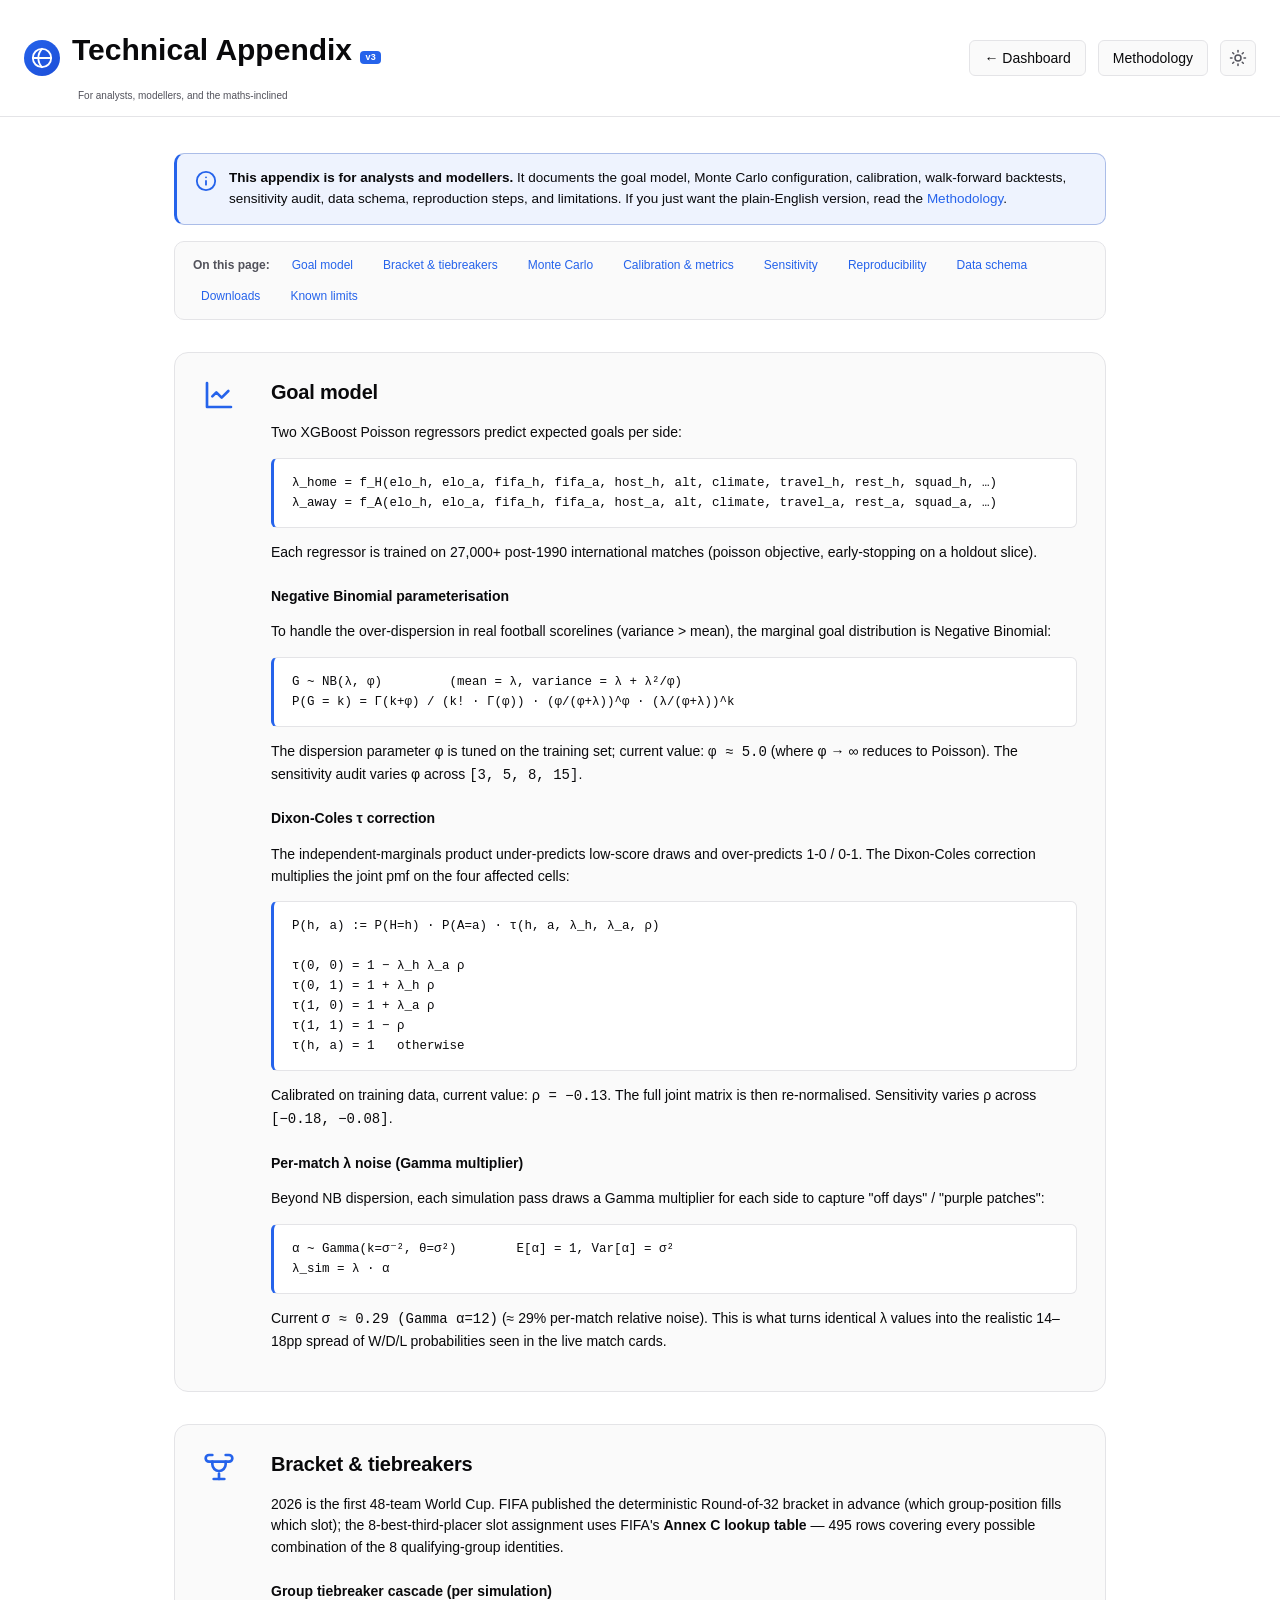
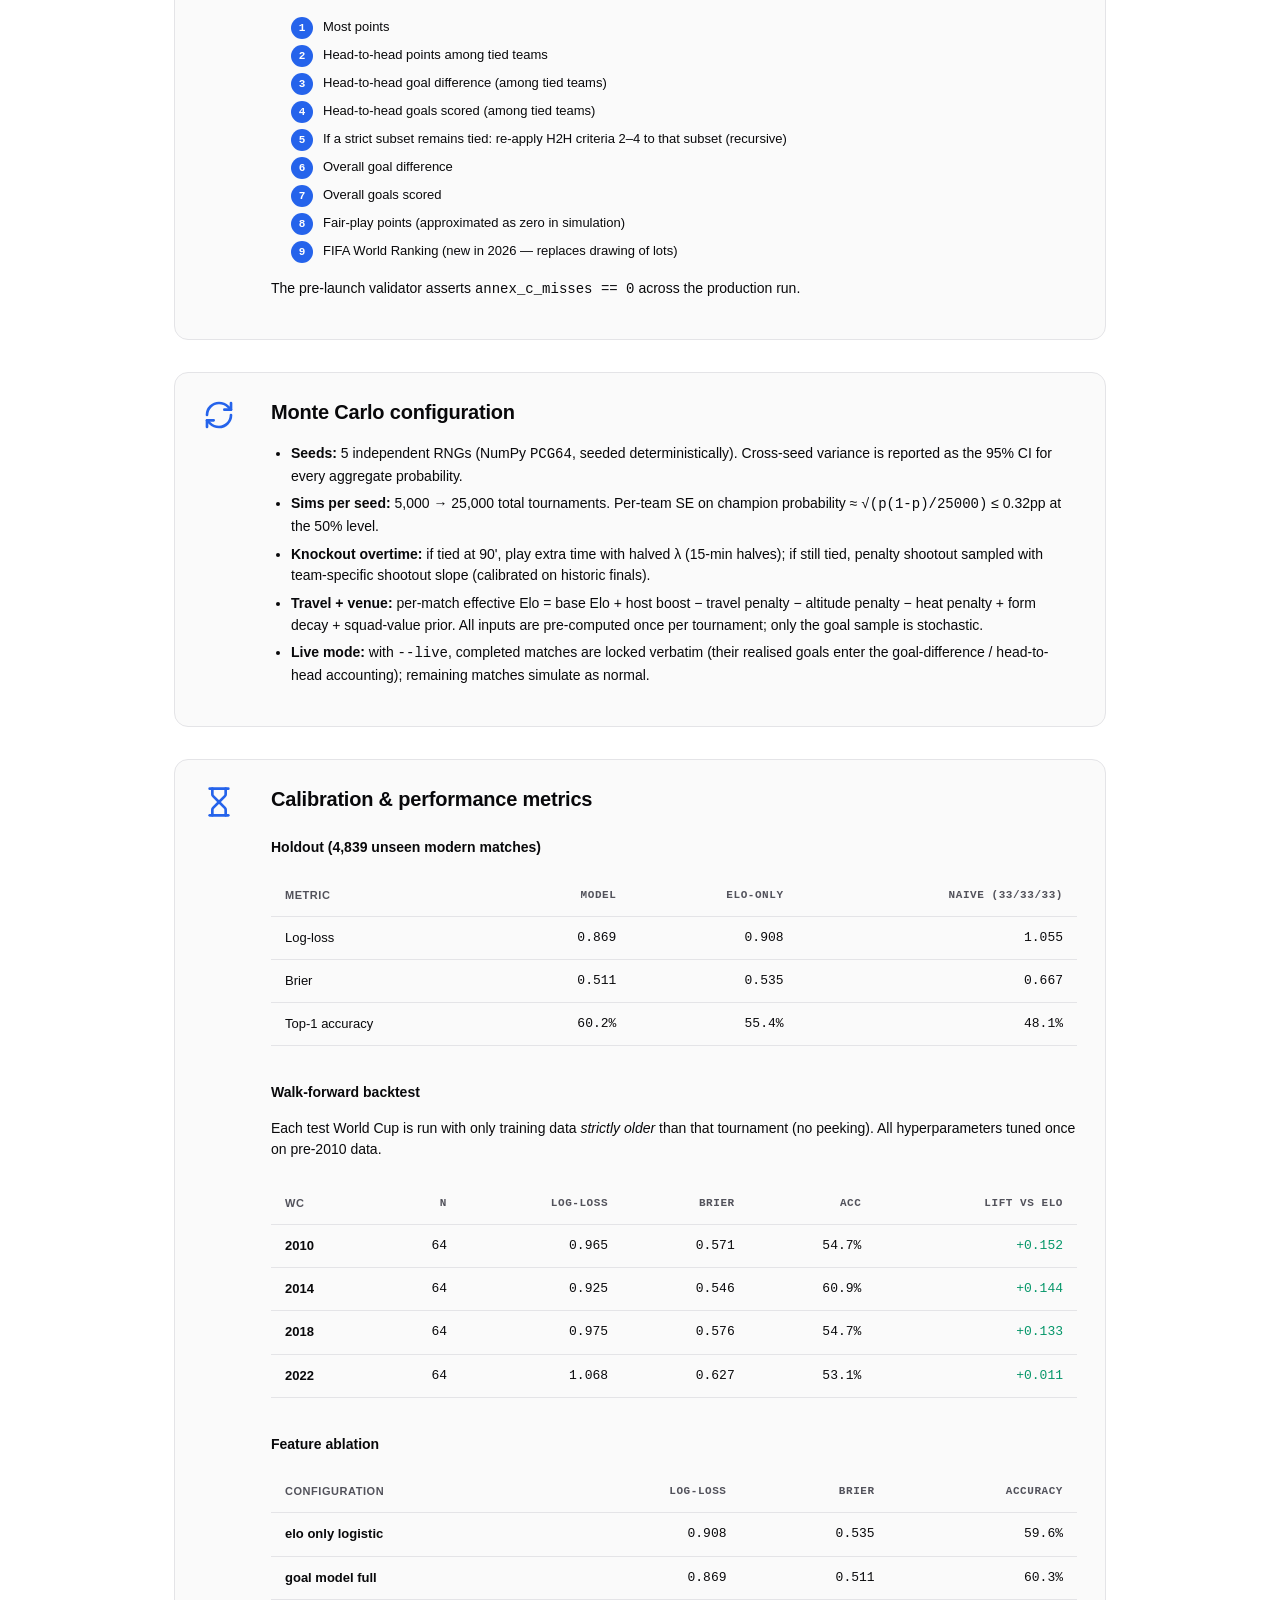
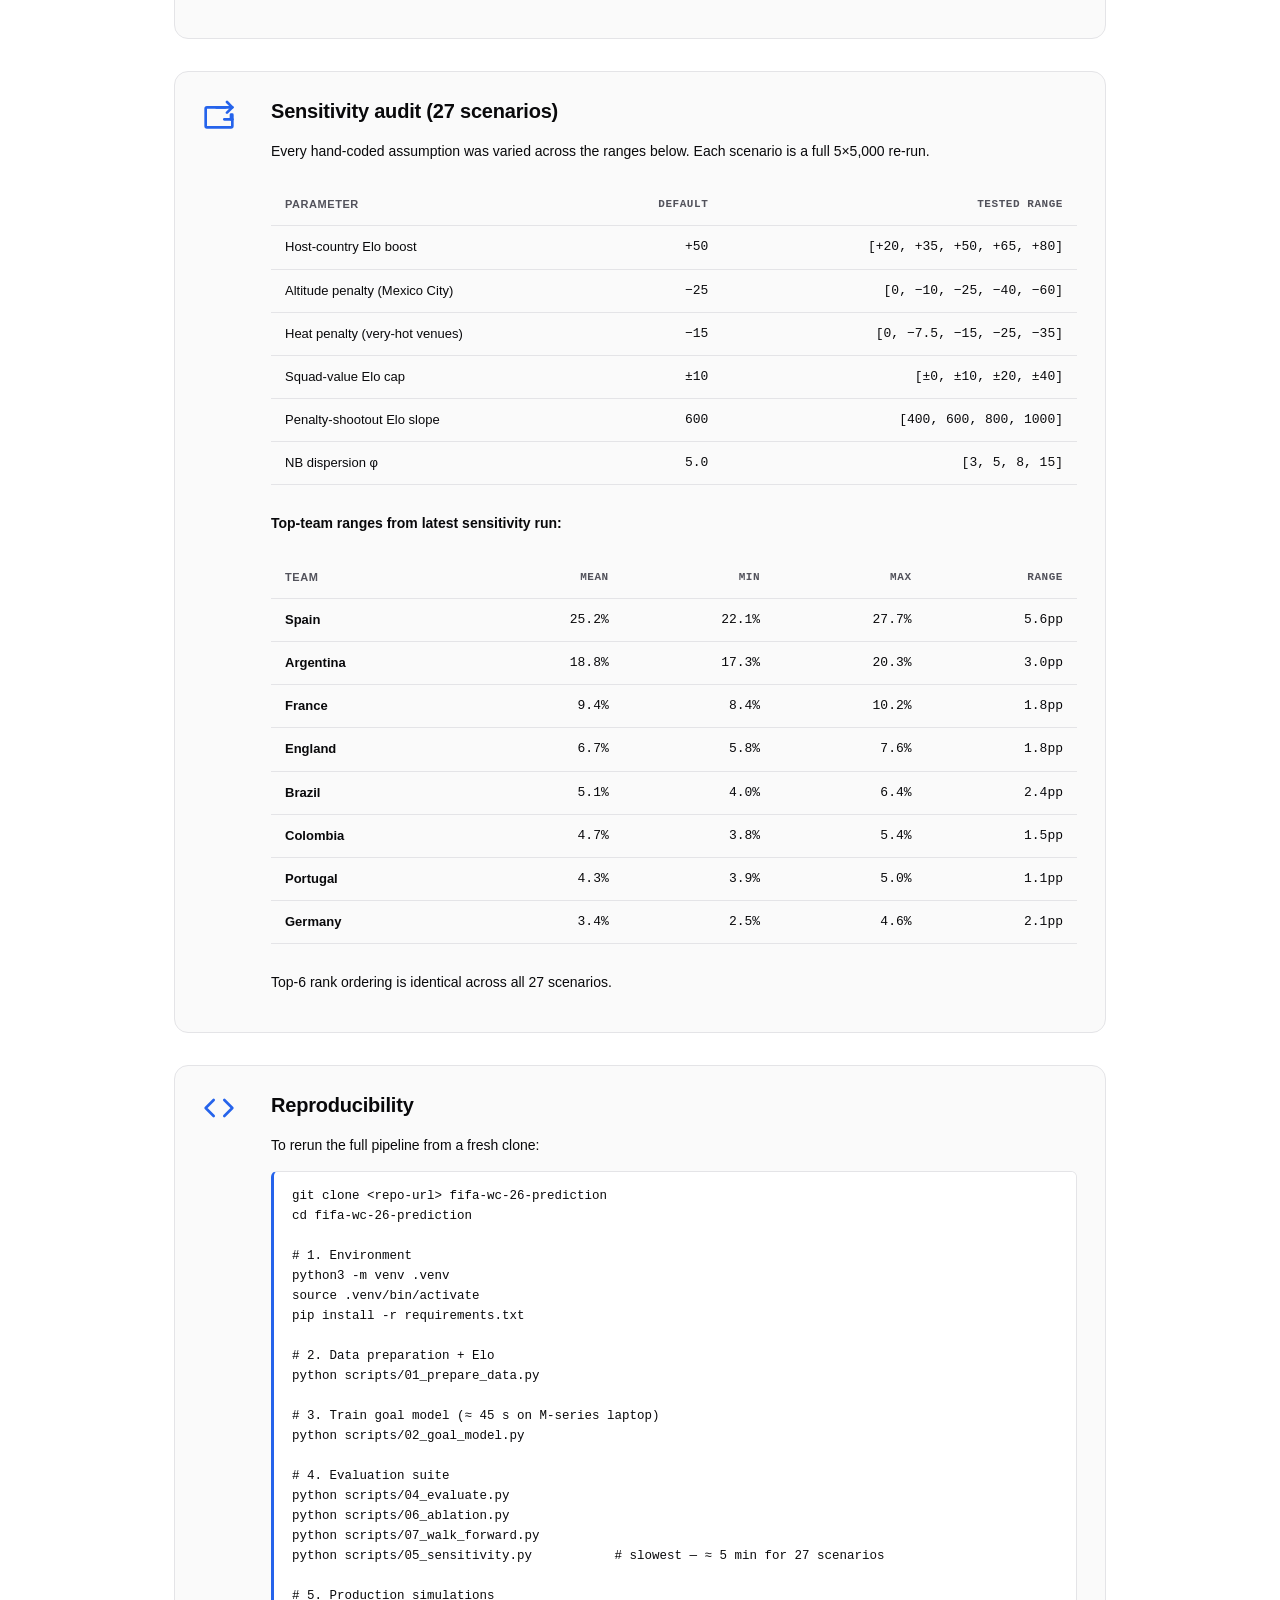
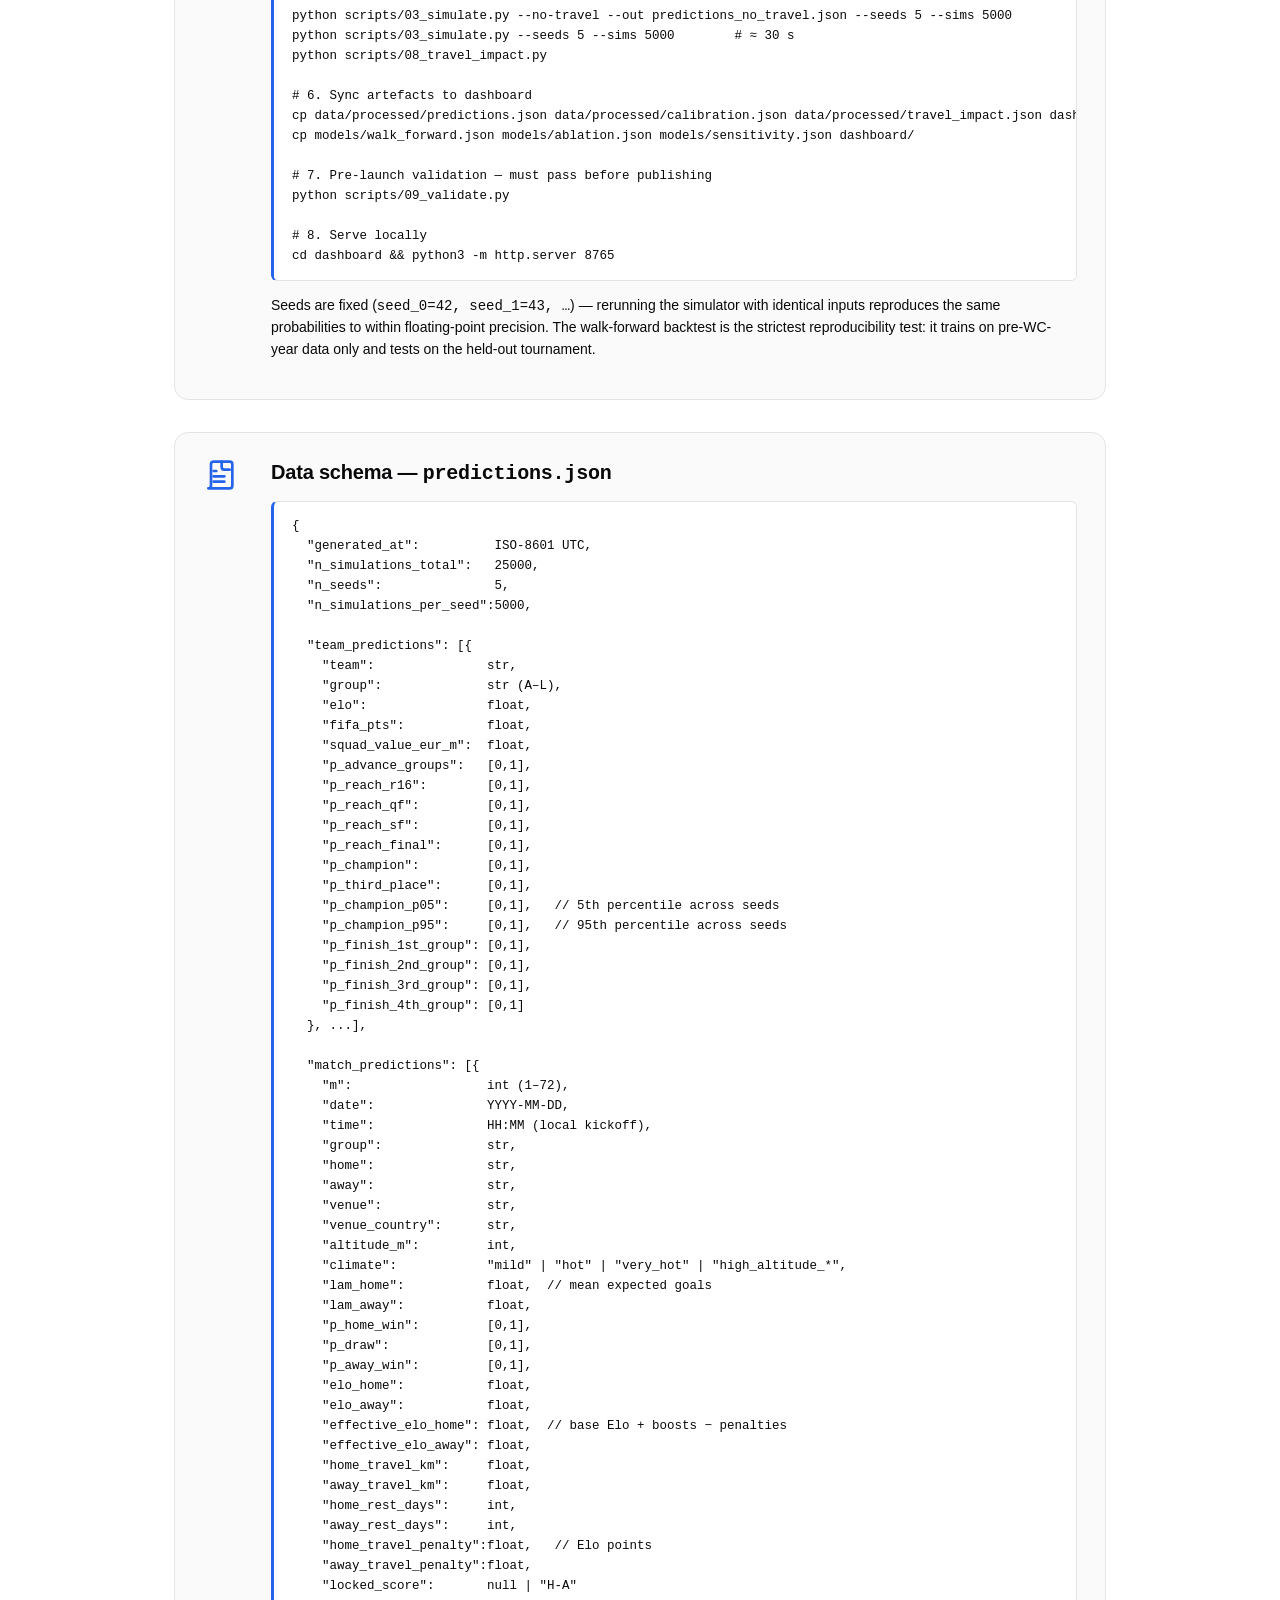
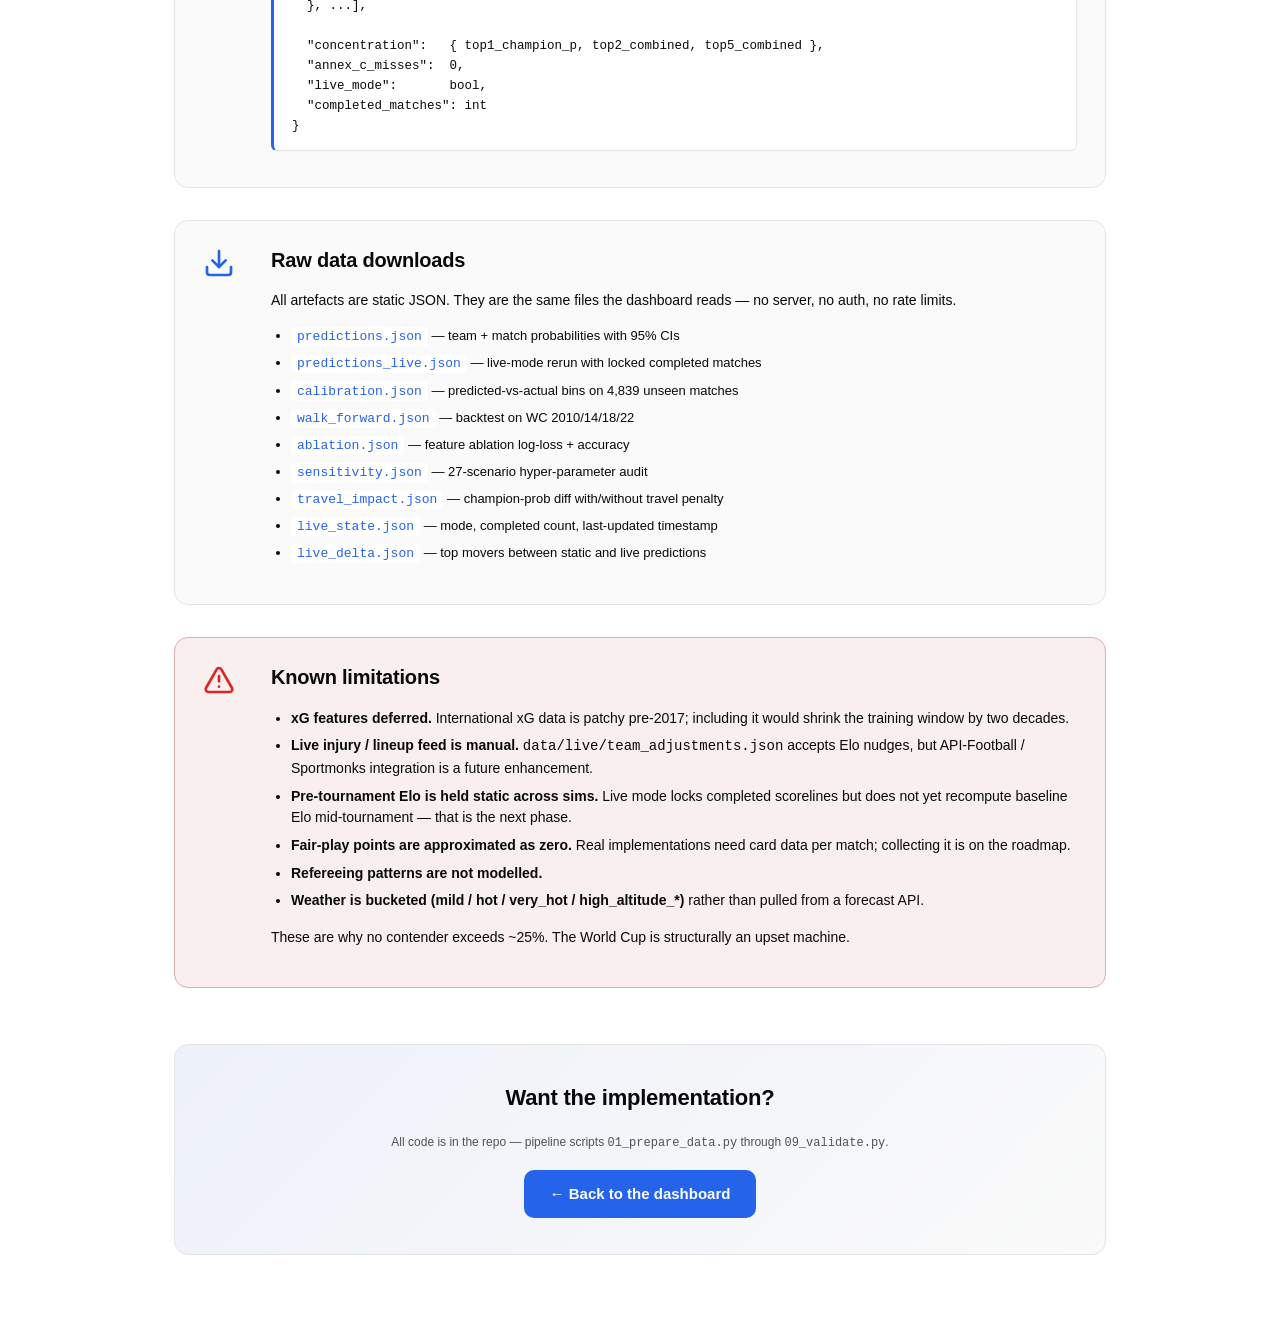
==== commit 88740f07: "fix(css): mobile compare layout + iPad eqn clipping + appendix table wrap Three mobile rendering bug" ====
--- a/dashboard/appendix.html
+++ b/dashboard/appendix.html
@@ -170,27 +170,27 @@
         <h2>Calibration &amp; performance metrics</h2>
 
         <h3 class="apx-sub">Holdout (4,839 unseen modern matches)</h3>
-        <table class="tbl apx-tbl">
+        <div class="table-wrap"><table class="tbl apx-tbl">
           <thead><tr><th>Metric</th><th class="num">Model</th><th class="num">Elo-only</th><th class="num">Naive (33/33/33)</th></tr></thead>
           <tbody>
             <tr><td>Log-loss</td><td class="num">0.869</td><td class="num">0.908</td><td class="num">1.055</td></tr>
             <tr><td>Brier</td><td class="num">0.511</td><td class="num">0.535</td><td class="num">0.667</td></tr>
             <tr><td>Top-1 accuracy</td><td class="num">60.2%</td><td class="num">55.4%</td><td class="num">48.1%</td></tr>
           </tbody>
-        </table>
+        </table></div>
 
         <h3 class="apx-sub">Walk-forward backtest</h3>
         <p>Each test World Cup is run with only training data <em>strictly older</em> than that tournament (no peeking). All hyperparameters tuned once on pre-2010 data.</p>
-        <table class="tbl apx-tbl">
+        <div class="table-wrap"><table class="tbl apx-tbl">
           <thead><tr><th>WC</th><th class="num">N</th><th class="num">Log-loss</th><th class="num">Brier</th><th class="num">Acc</th><th class="num">Lift vs Elo</th></tr></thead>
           <tbody id="apx-wf"><tr><td colspan="6" class="muted small">Loading walk_forward.json…</td></tr></tbody>
-        </table>
+        </table></div>
 
         <h3 class="apx-sub">Feature ablation</h3>
-        <table class="tbl apx-tbl">
+        <div class="table-wrap"><table class="tbl apx-tbl">
           <thead><tr><th>Configuration</th><th class="num">Log-loss</th><th class="num">Brier</th><th class="num">Accuracy</th></tr></thead>
           <tbody id="apx-abl"><tr><td colspan="4" class="muted small">Loading ablation.json…</td></tr></tbody>
-        </table>
+        </table></div>
       </div>
     </section>
 
@@ -201,7 +201,7 @@
       <div>
         <h2>Sensitivity audit (27 scenarios)</h2>
         <p>Every hand-coded assumption was varied across the ranges below. Each scenario is a full 5×5,000 re-run.</p>
-        <table class="tbl apx-tbl">
+        <div class="table-wrap"><table class="tbl apx-tbl">
           <thead><tr><th>Parameter</th><th class="num">Default</th><th class="num">Tested range</th></tr></thead>
           <tbody>
             <tr><td>Host-country Elo boost</td><td class="num">+50</td><td class="num">[+20, +35, +50, +65, +80]</td></tr>
@@ -211,12 +211,12 @@
             <tr><td>Penalty-shootout Elo slope</td><td class="num">600</td><td class="num">[400, 600, 800, 1000]</td></tr>
             <tr><td>NB dispersion φ</td><td class="num">5.0</td><td class="num">[3, 5, 8, 15]</td></tr>
           </tbody>
-        </table>
+        </table></div>
         <p><strong>Top-team ranges from latest sensitivity run:</strong></p>
-        <table class="tbl apx-tbl">
+        <div class="table-wrap"><table class="tbl apx-tbl">
           <thead><tr><th>Team</th><th class="num">Mean</th><th class="num">Min</th><th class="num">Max</th><th class="num">Range</th></tr></thead>
           <tbody id="apx-sens"><tr><td colspan="5" class="muted small">Loading sensitivity.json…</td></tr></tbody>
-        </table>
+        </table></div>
         <p class="muted small">Top-6 rank ordering is identical across all 27 scenarios.</p>
       </div>
     </section>
--- a/dashboard/styles.css
+++ b/dashboard/styles.css
@@ -837,13 +837,47 @@
 .cmp-row.cmp-a-better .cmp-a-val { color: var(--success); }
 .cmp-row.cmp-b-better .cmp-b-val { color: var(--success); }
 @media (max-width: 640px) {
-  .cmp-row { grid-template-columns: 1.4fr 1fr 1.4fr; gap: 6px; font-size: 12px; }
+  /* Stacked layout: row 1 = centered label, row 2 = A value | B value.
+     grid-template-areas removes the desktop `order`/`grid-column: 3`
+     interactions that were pushing b-val onto its own line. */
+  .cmp-row {
+    grid-template-columns: 1fr 1fr;
+    grid-template-areas:
+      "label label"
+      "aval  bval";
+    gap: 4px 12px;
+    padding: 10px 4px;
+    font-size: 13px;
+  }
+  .cmp-row > .cmp-label {
+    grid-area: label;
+    grid-column: auto;
+    order: 0;
+    text-align: center;
+    font-size: 11px;
+    text-transform: uppercase;
+    letter-spacing: 0.04em;
+    color: var(--text-3);
+    padding-bottom: 2px;
+  }
+  .cmp-row > .cmp-a-val { grid-area: aval; order: 0; text-align: right; padding-right: 6px; }
+  .cmp-row > .cmp-b-val { grid-area: bval; order: 0; text-align: left;  padding-left: 6px; }
   .cmp-row > .cmp-bar { display: none; }
   .cmp-head { grid-template-columns: 1fr auto 1fr; font-size: 13px; gap: 6px; }
   .cmp-head .cmp-team-a, .cmp-head .cmp-team-b { font-size: 13px; }
   .cmp-head .muted.small { font-size: 10px; }
+  /* Compare pickers + Swap stack as their own grid (replaces wrapping
+     flex chaos in the screenshot — Team A / vs / Team B / Swap each on
+     their own row at narrow widths). */
+  .compare-pickers {
+    display: grid;
+    grid-template-columns: 1fr;
+    gap: 8px;
+  }
+  .compare-pickers .vs-pill { justify-self: center; align-self: center; margin: 0; }
   .compare-pickers select { min-width: 0; width: 100%; }
   .compare-pickers label { width: 100%; }
+  #cmp-swap { width: 100%; min-height: 40px; }
 }
 
 /* TABLES */
--- a/dashboard/methodology.css
+++ b/dashboard/methodology.css
@@ -58,6 +58,22 @@
   background: var(--surface);
   border: 1px solid var(--border);
   border-radius: var(--radius-lg);
+}
+/* Default grid items have `min-width: auto` which makes 1fr inflate to the
+   intrinsic content width — so any <pre class="eqn"> inside grows past the
+   card boundary and gets silently clipped by `body { overflow-x: hidden }`.
+   This applies at EVERY breakpoint (iPad Mini 768px still hit the bug). */
+.explain > * { min-width: 0; }
+
+/* Phones: stack the icon + body so .eqn/<pre> can take the full viewport
+   width and engage its own horizontal scroll. */
+@media (max-width: 700px) {
+  .explain {
+    grid-template-columns: 1fr;
+    padding: 18px 18px;
+    gap: 12px;
+  }
+  .explain-icon { display: none; }
 }
 .explain.warn {
   border-color: color-mix(in srgb, var(--danger) 30%, var(--border));
--- a/dashboard/appendix.css
+++ b/dashboard/appendix.css
@@ -70,7 +70,13 @@
   color: var(--text);
   white-space: pre;
   margin: 12px 0;
+  /* Without max-width the <pre> grows to its content's natural width and the
+     overflow-x: auto rule above never engages (it triggers only when
+     scrollWidth > clientWidth — and clientWidth has no constraint). */
+  max-width: 100%;
 }
+.apx-tbl, .table-wrap { max-width: 100%; }
+.table-wrap { overflow-x: auto; -webkit-overflow-scrolling: touch; }
 
 .apx-tbl {
   width: 100%;
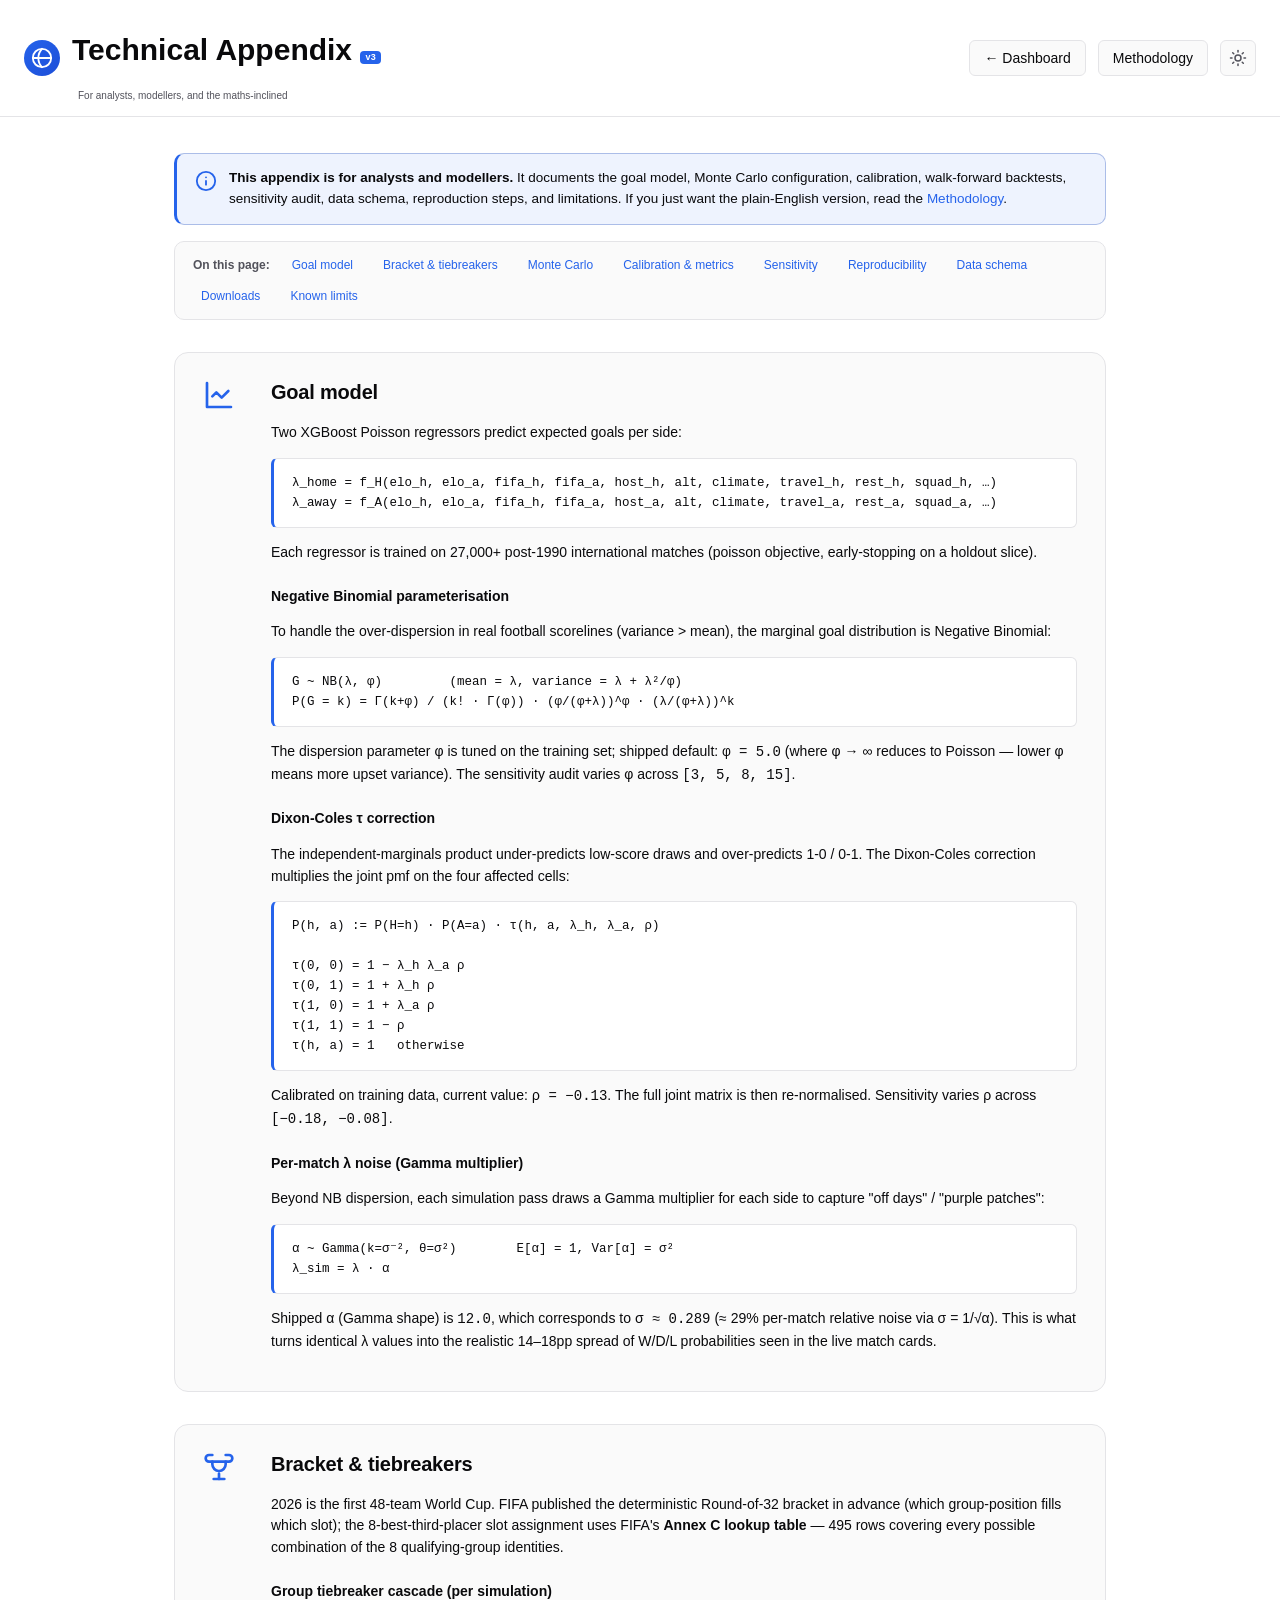
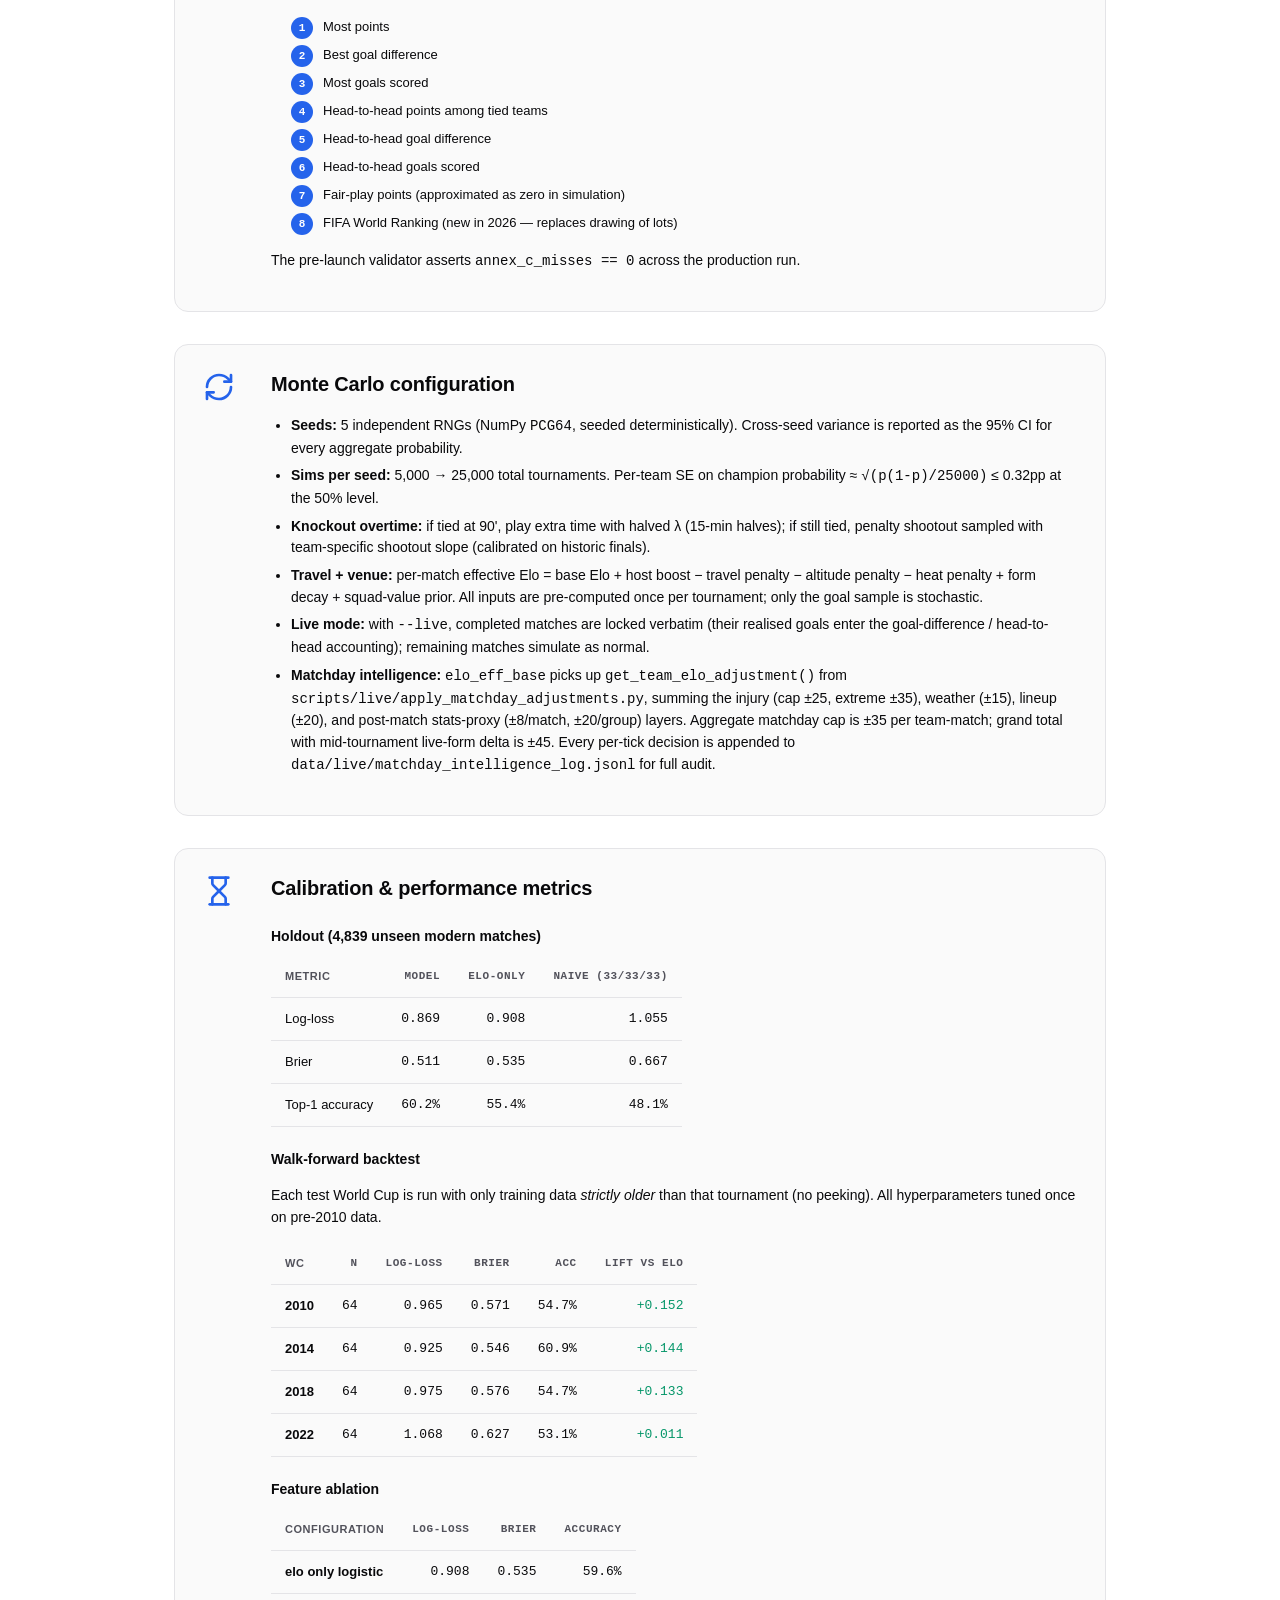
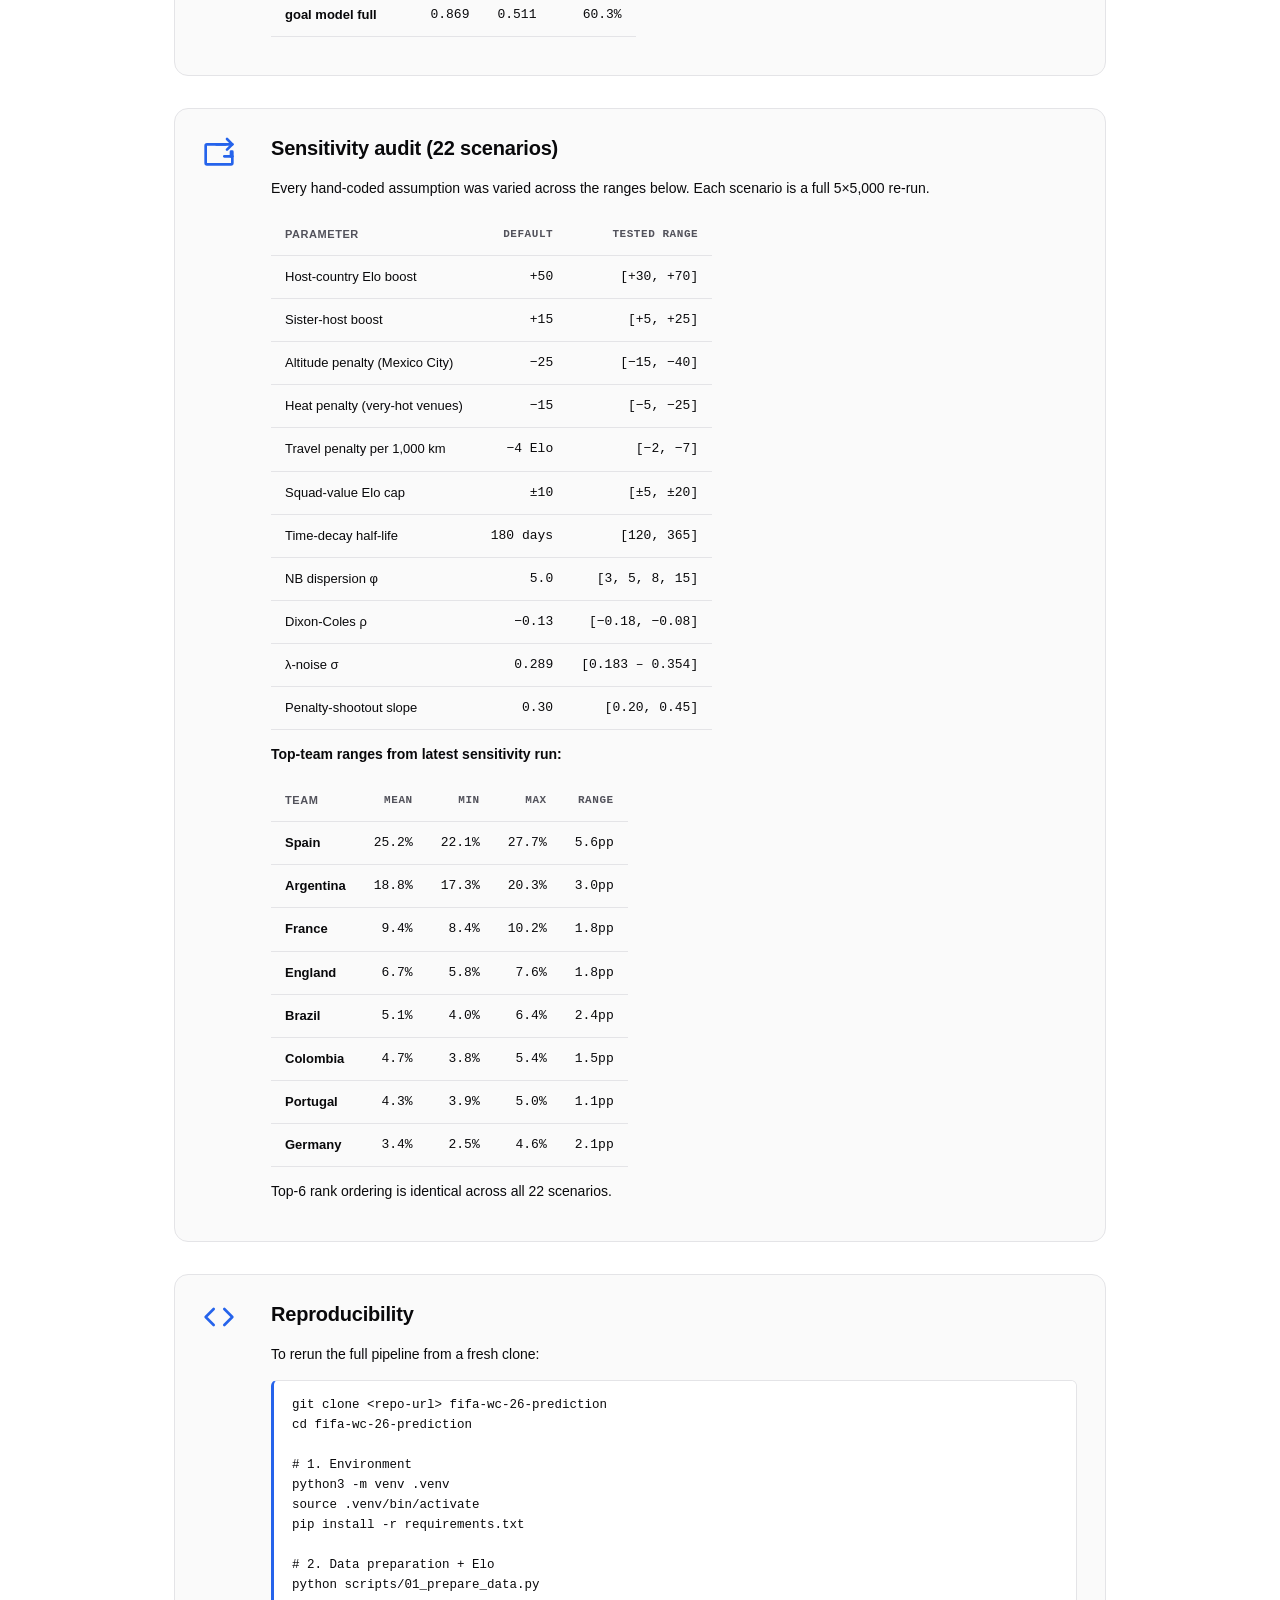
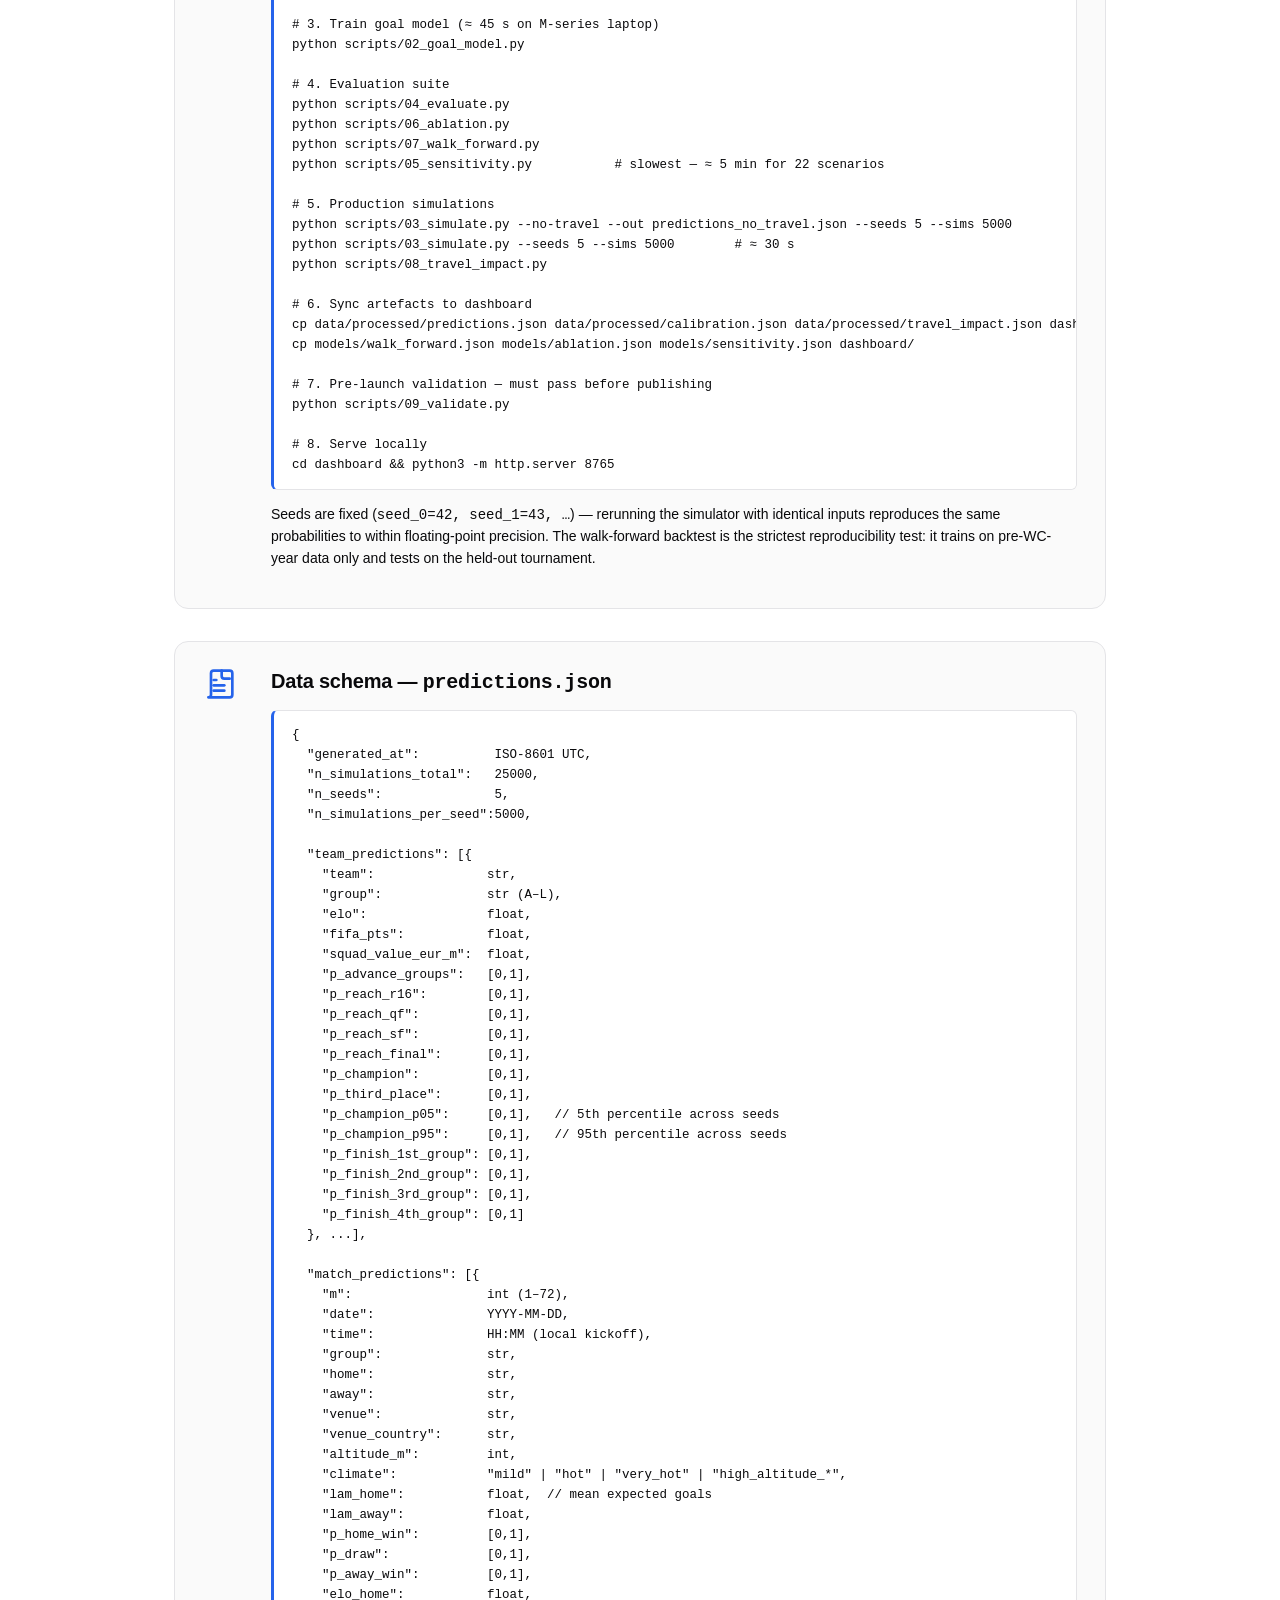
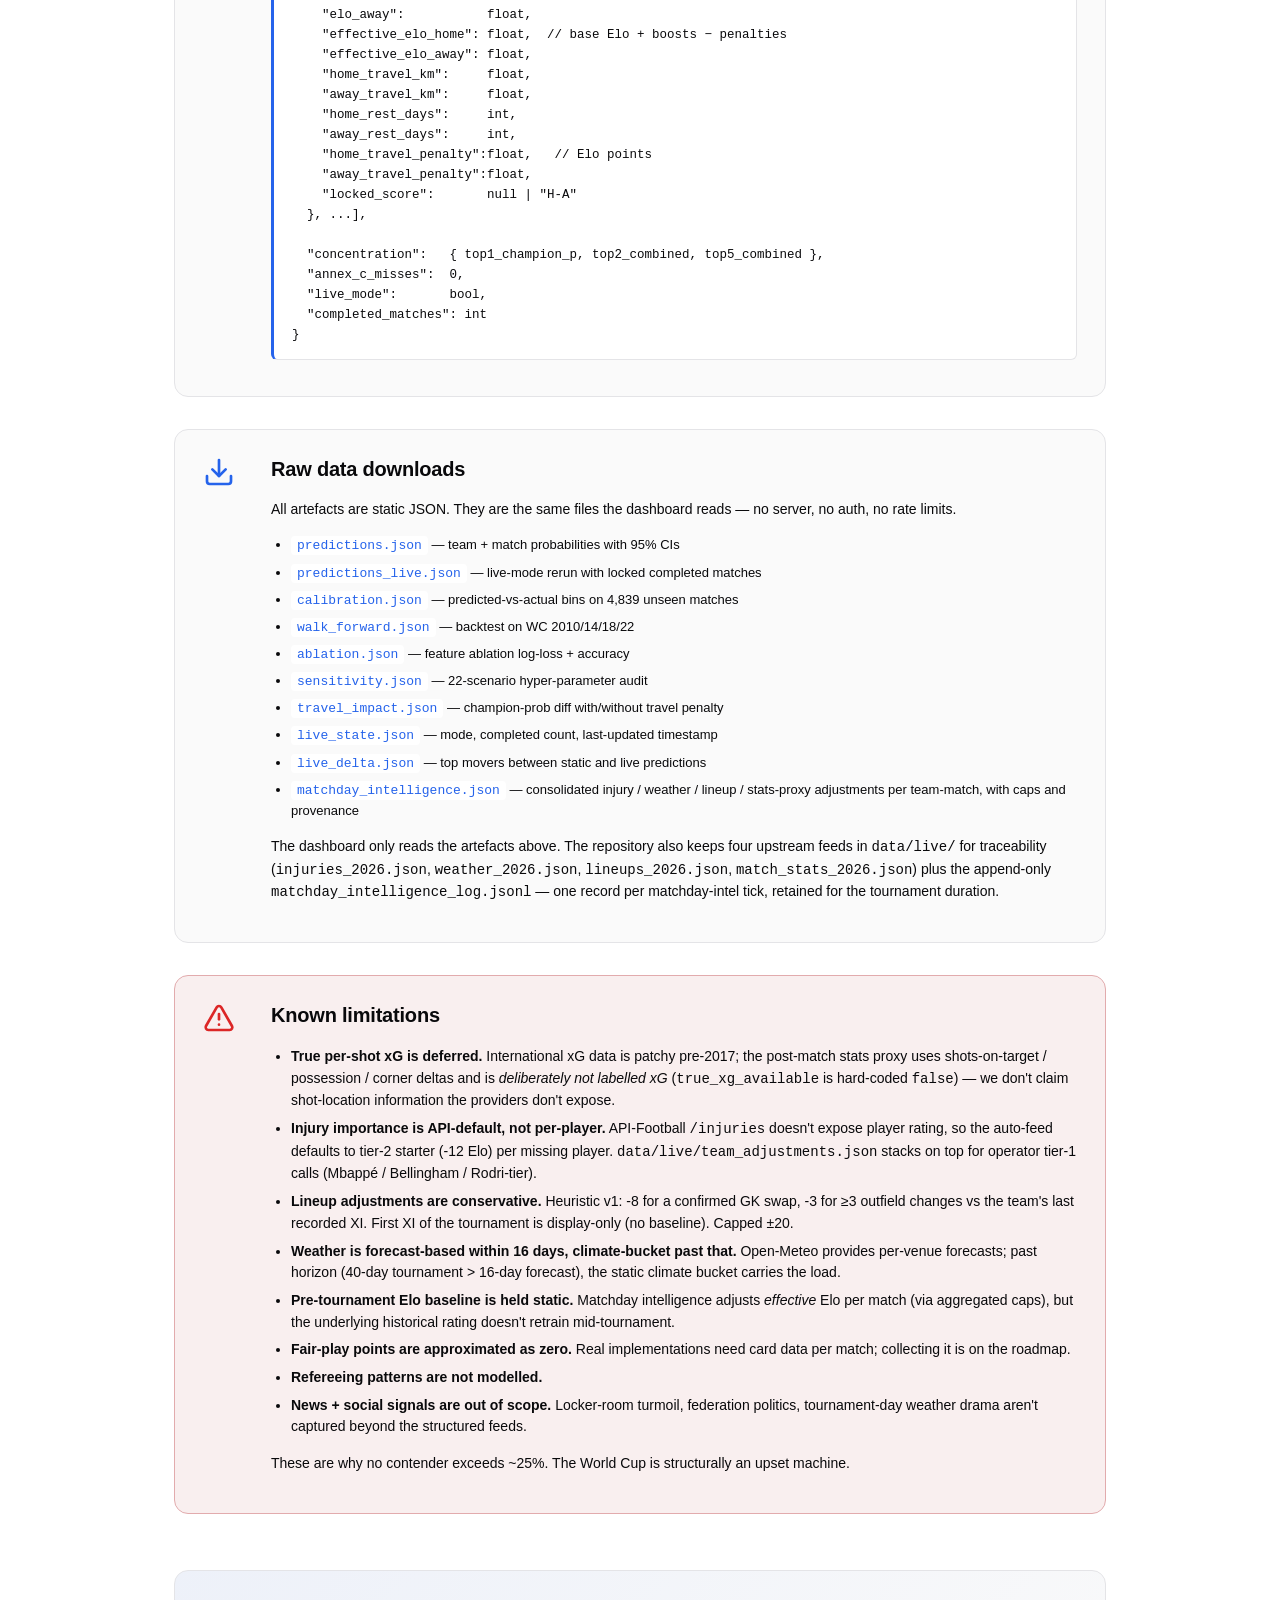
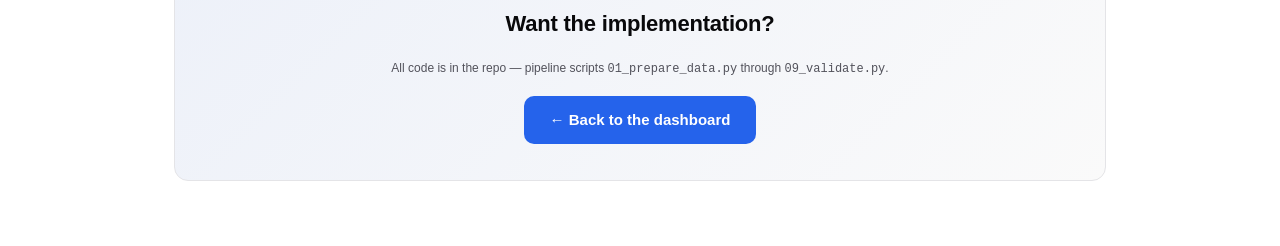
==== commit de3fbe13: "fix(launch): round-2 review — P0/P1/P2 fixes + DEPLOY runbook Addresses every item in WC26_ROUND2_RE" ====
--- a/dashboard/appendix.html
+++ b/dashboard/appendix.html
@@ -5,6 +5,20 @@
   <meta name="viewport" content="width=device-width, initial-scale=1.0" />
   <title>Technical Appendix — World Cup 2026 Simulator</title>
   <meta name="description" content="Full mathematical specification of the FIFA World Cup 2026 prediction model: Negative Binomial goal model, Dixon-Coles correction, Annex C lookup, Monte Carlo configuration, calibration, walk-forward, ablation, sensitivity." />
+  <meta property="og:title" content="World Cup 2026 — Technical Appendix" />
+  <meta property="og:description" content="Negative Binomial goal model, Dixon-Coles correction, Annex C lookup, walk-forward, ablation, sensitivity." />
+  <meta property="og:type" content="article" />
+  <meta property="og:image" content="./og-image.svg" />
+  <meta property="og:image:width" content="1200" />
+  <meta property="og:image:height" content="630" />
+  <meta name="twitter:card" content="summary_large_image" />
+  <meta name="twitter:title" content="World Cup 2026 — Technical Appendix" />
+  <meta name="twitter:description" content="Math + calibration + ablation behind the simulator." />
+  <meta name="twitter:image" content="./og-image.svg" />
+  <link rel="icon" href="data:image/svg+xml,%3Csvg xmlns='http://www.w3.org/2000/svg' viewBox='0 0 24 24' fill='none' stroke='%233B82F6' stroke-width='1.8' stroke-linejoin='round'%3E%3Ccircle cx='12' cy='12' r='10'/%3E%3Cpolygon points='12,7 16,9.5 16,14.5 12,17 8,14.5 8,9.5'/%3E%3Cline x1='12' y1='7' x2='12' y2='2'/%3E%3Cline x1='16' y1='9.5' x2='20' y2='8'/%3E%3Cline x1='16' y1='14.5' x2='20' y2='16'/%3E%3Cline x1='12' y1='17' x2='12' y2='22'/%3E%3Cline x1='8' y1='14.5' x2='4' y2='16'/%3E%3Cline x1='8' y1='9.5' x2='4' y2='8'/%3E%3C/svg%3E" />
+  <link rel="stylesheet" href="styles.css" />
+  <link rel="stylesheet" href="methodology.css" />
+  <link rel="stylesheet" href="appendix.css" />
   <script>
     (function() {
       const stored = localStorage.getItem('wc26-theme');
@@ -12,33 +26,8 @@
       document.documentElement.dataset.theme = stored || sys;
     })();
   </script>
-  <!-- Vercel Web Analytics (enable Project → Analytics in Vercel dashboard) -->
-  <script defer src="/_vercel/insights/script.js"></script>
-  <!-- Vercel Speed Insights -->
-  <script defer src="/_vercel/speed-insights/script.js"></script>
-  <meta property="og:title" content="Technical Appendix — World Cup 2026 Simulator" />
-  <meta property="og:description" content="Mathematical specification of the FIFA World Cup 2026 simulator." />
-  <meta property="og:type" content="article" />
-  <meta property="og:site_name" content="World Cup 2026 Simulator" />
-  <meta property="og:url" content="https://fifa-wc-26-prediction.vercel.app/appendix" />
-  <link rel="canonical" href="https://fifa-wc-26-prediction.vercel.app/appendix" />
-  <meta property="og:image" content="https://fifa-wc-26-prediction.vercel.app/og-image.png" />
-  <meta property="og:image:width" content="1200" />
-  <meta property="og:image:height" content="630" />
-  <meta name="twitter:card" content="summary_large_image" />
-  <meta name="twitter:title" content="Technical Appendix — World Cup 2026 Simulator" />
-  <meta name="twitter:description" content="Mathematical specification of the FIFA World Cup 2026 simulator." />
-  <meta name="twitter:image" content="https://fifa-wc-26-prediction.vercel.app/og-image.png" />
-  <meta name="theme-color" content="#0A0A0B" />
-  <meta name="theme-color" content="#FFFFFF" media="(prefers-color-scheme: light)" />
-  <link rel="apple-touch-icon" href="/apple-touch-icon.png" />
-  <link rel="manifest" href="/site.webmanifest" />
-  <link rel="stylesheet" href="styles.css" />
-  <link rel="stylesheet" href="methodology.css" />
-  <link rel="stylesheet" href="appendix.css" />
 </head>
 <body>
-  <a class="skip-link" href="#main">Skip to main content</a>
   <header class="site-header">
     <div class="container">
       <div class="brand">
@@ -61,7 +50,7 @@
     </div>
   </header>
 
-  <main class="container method-main appendix-main" id="main">
+  <main class="container method-main appendix-main">
 
     <section class="appendix-intro">
       <svg width="22" height="22" viewBox="0 0 24 24" fill="none" stroke="currentColor" stroke-width="2" stroke-linecap="round" stroke-linejoin="round" aria-hidden="true"><circle cx="12" cy="12" r="10"/><path d="M12 16v-4"/><path d="M12 8h.01"/></svg>
@@ -101,7 +90,7 @@
         <p>To handle the over-dispersion in real football scorelines (variance &gt; mean), the marginal goal distribution is Negative Binomial:</p>
         <pre class="eqn">G ~ NB(λ, φ)         (mean = λ, variance = λ + λ²/φ)
 P(G = k) = Γ(k+φ) / (k! · Γ(φ)) · (φ/(φ+λ))^φ · (λ/(φ+λ))^k</pre>
-        <p>The dispersion parameter φ is tuned on the training set; current value: <code>φ ≈ 5.0</code> (where φ → ∞ reduces to Poisson). The sensitivity audit varies φ across <code>[3, 5, 8, 15]</code>.</p>
+        <p>The dispersion parameter φ is tuned on the training set; shipped default: <code>φ = 5.0</code> (where φ → ∞ reduces to Poisson — lower φ means more upset variance). The sensitivity audit varies φ across <code>[3, 5, 8, 15]</code>.</p>
 
         <h3 class="apx-sub">Dixon-Coles τ correction</h3>
         <p>The independent-marginals product under-predicts low-score draws and over-predicts 1-0 / 0-1. The Dixon-Coles correction multiplies the joint pmf on the four affected cells:</p>
@@ -118,7 +107,7 @@
         <p>Beyond NB dispersion, each simulation pass draws a Gamma multiplier for each side to capture "off days" / "purple patches":</p>
         <pre class="eqn">α ~ Gamma(k=σ⁻², θ=σ²)        E[α] = 1, Var[α] = σ²
 λ_sim = λ · α</pre>
-        <p>Current <code>σ ≈ 0.29 (Gamma α=12)</code> (≈ 29% per-match relative noise). This is what turns identical λ values into the realistic 14–18pp spread of W/D/L probabilities seen in the live match cards.</p>
+        <p>Shipped α (Gamma shape) is <code>12.0</code>, which corresponds to <code>σ ≈ 0.289</code> (≈ 29% per-match relative noise via σ = 1/√α). This is what turns identical λ values into the realistic 14–18pp spread of W/D/L probabilities seen in the live match cards.</p>
       </div>
     </section>
 
@@ -133,12 +122,11 @@
         <h3 class="apx-sub">Group tiebreaker cascade (per simulation)</h3>
         <ol class="walkthrough small-walk">
           <li>Most points</li>
+          <li>Best goal difference</li>
+          <li>Most goals scored</li>
           <li>Head-to-head points among tied teams</li>
-          <li>Head-to-head goal difference (among tied teams)</li>
-          <li>Head-to-head goals scored (among tied teams)</li>
-          <li>If a strict subset remains tied: re-apply H2H criteria 2–4 to that subset (recursive)</li>
-          <li>Overall goal difference</li>
-          <li>Overall goals scored</li>
+          <li>Head-to-head goal difference</li>
+          <li>Head-to-head goals scored</li>
           <li>Fair-play points (approximated as zero in simulation)</li>
           <li>FIFA World Ranking (new in 2026 — replaces drawing of lots)</li>
         </ol>
@@ -158,6 +146,7 @@
           <li><strong>Knockout overtime:</strong> if tied at 90', play extra time with halved λ (15-min halves); if still tied, penalty shootout sampled with team-specific shootout slope (calibrated on historic finals).</li>
           <li><strong>Travel + venue:</strong> per-match effective Elo = base Elo + host boost − travel penalty − altitude penalty − heat penalty + form decay + squad-value prior. All inputs are pre-computed once per tournament; only the goal sample is stochastic.</li>
           <li><strong>Live mode:</strong> with <code>--live</code>, completed matches are locked verbatim (their realised goals enter the goal-difference / head-to-head accounting); remaining matches simulate as normal.</li>
+          <li><strong>Matchday intelligence:</strong> <code>elo_eff_base</code> picks up <code>get_team_elo_adjustment()</code> from <code>scripts/live/apply_matchday_adjustments.py</code>, summing the injury (cap ±25, extreme ±35), weather (±15), lineup (±20), and post-match stats-proxy (±8/match, ±20/group) layers. Aggregate matchday cap is ±35 per team-match; grand total with mid-tournament live-form delta is ±45. Every per-tick decision is appended to <code>data/live/matchday_intelligence_log.jsonl</code> for full audit.</li>
         </ul>
       </div>
     </section>
@@ -170,27 +159,27 @@
         <h2>Calibration &amp; performance metrics</h2>
 
         <h3 class="apx-sub">Holdout (4,839 unseen modern matches)</h3>
-        <div class="table-wrap"><table class="tbl apx-tbl">
+        <table class="tbl apx-tbl">
           <thead><tr><th>Metric</th><th class="num">Model</th><th class="num">Elo-only</th><th class="num">Naive (33/33/33)</th></tr></thead>
           <tbody>
             <tr><td>Log-loss</td><td class="num">0.869</td><td class="num">0.908</td><td class="num">1.055</td></tr>
             <tr><td>Brier</td><td class="num">0.511</td><td class="num">0.535</td><td class="num">0.667</td></tr>
             <tr><td>Top-1 accuracy</td><td class="num">60.2%</td><td class="num">55.4%</td><td class="num">48.1%</td></tr>
           </tbody>
-        </table></div>
+        </table>
 
         <h3 class="apx-sub">Walk-forward backtest</h3>
         <p>Each test World Cup is run with only training data <em>strictly older</em> than that tournament (no peeking). All hyperparameters tuned once on pre-2010 data.</p>
-        <div class="table-wrap"><table class="tbl apx-tbl">
+        <table class="tbl apx-tbl">
           <thead><tr><th>WC</th><th class="num">N</th><th class="num">Log-loss</th><th class="num">Brier</th><th class="num">Acc</th><th class="num">Lift vs Elo</th></tr></thead>
           <tbody id="apx-wf"><tr><td colspan="6" class="muted small">Loading walk_forward.json…</td></tr></tbody>
-        </table></div>
+        </table>
 
         <h3 class="apx-sub">Feature ablation</h3>
-        <div class="table-wrap"><table class="tbl apx-tbl">
+        <table class="tbl apx-tbl">
           <thead><tr><th>Configuration</th><th class="num">Log-loss</th><th class="num">Brier</th><th class="num">Accuracy</th></tr></thead>
           <tbody id="apx-abl"><tr><td colspan="4" class="muted small">Loading ablation.json…</td></tr></tbody>
-        </table></div>
+        </table>
       </div>
     </section>
 
@@ -199,25 +188,30 @@
         <svg width="32" height="32" viewBox="0 0 24 24" fill="none" stroke="currentColor" stroke-width="2" stroke-linecap="round" stroke-linejoin="round"><path d="M16 16h6"/><path d="M21 12.5V16"/><path d="M22 12.5V21a1 1 0 0 1-1 1H3a1 1 0 0 1-1-1V8a1 1 0 0 1 1-1h14"/><path d="m18 3 4 4-4 4"/><path d="M22 7H10"/></svg>
       </div>
       <div>
-        <h2>Sensitivity audit (27 scenarios)</h2>
+        <h2>Sensitivity audit (22 scenarios)</h2>
         <p>Every hand-coded assumption was varied across the ranges below. Each scenario is a full 5×5,000 re-run.</p>
-        <div class="table-wrap"><table class="tbl apx-tbl">
+        <table class="tbl apx-tbl">
           <thead><tr><th>Parameter</th><th class="num">Default</th><th class="num">Tested range</th></tr></thead>
           <tbody>
-            <tr><td>Host-country Elo boost</td><td class="num">+50</td><td class="num">[+20, +35, +50, +65, +80]</td></tr>
-            <tr><td>Altitude penalty (Mexico City)</td><td class="num">−25</td><td class="num">[0, −10, −25, −40, −60]</td></tr>
-            <tr><td>Heat penalty (very-hot venues)</td><td class="num">−15</td><td class="num">[0, −7.5, −15, −25, −35]</td></tr>
-            <tr><td>Squad-value Elo cap</td><td class="num">±10</td><td class="num">[±0, ±10, ±20, ±40]</td></tr>
-            <tr><td>Penalty-shootout Elo slope</td><td class="num">600</td><td class="num">[400, 600, 800, 1000]</td></tr>
+            <tr><td>Host-country Elo boost</td><td class="num">+50</td><td class="num">[+30, +70]</td></tr>
+            <tr><td>Sister-host boost</td><td class="num">+15</td><td class="num">[+5, +25]</td></tr>
+            <tr><td>Altitude penalty (Mexico City)</td><td class="num">−25</td><td class="num">[−15, −40]</td></tr>
+            <tr><td>Heat penalty (very-hot venues)</td><td class="num">−15</td><td class="num">[−5, −25]</td></tr>
+            <tr><td>Travel penalty per 1,000 km</td><td class="num">−4 Elo</td><td class="num">[−2, −7]</td></tr>
+            <tr><td>Squad-value Elo cap</td><td class="num">±10</td><td class="num">[±5, ±20]</td></tr>
+            <tr><td>Time-decay half-life</td><td class="num">180 days</td><td class="num">[120, 365]</td></tr>
             <tr><td>NB dispersion φ</td><td class="num">5.0</td><td class="num">[3, 5, 8, 15]</td></tr>
+            <tr><td>Dixon-Coles ρ</td><td class="num">−0.13</td><td class="num">[−0.18, −0.08]</td></tr>
+            <tr><td>λ-noise σ</td><td class="num">0.289</td><td class="num">[0.183 – 0.354]</td></tr>
+            <tr><td>Penalty-shootout slope</td><td class="num">0.30</td><td class="num">[0.20, 0.45]</td></tr>
           </tbody>
-        </table></div>
+        </table>
         <p><strong>Top-team ranges from latest sensitivity run:</strong></p>
-        <div class="table-wrap"><table class="tbl apx-tbl">
+        <table class="tbl apx-tbl">
           <thead><tr><th>Team</th><th class="num">Mean</th><th class="num">Min</th><th class="num">Max</th><th class="num">Range</th></tr></thead>
           <tbody id="apx-sens"><tr><td colspan="5" class="muted small">Loading sensitivity.json…</td></tr></tbody>
-        </table></div>
-        <p class="muted small">Top-6 rank ordering is identical across all 27 scenarios.</p>
+        </table>
+        <p class="muted small">Top-6 rank ordering is identical across all 22 scenarios.</p>
       </div>
     </section>
 
@@ -246,7 +240,7 @@
 python scripts/04_evaluate.py
 python scripts/06_ablation.py
 python scripts/07_walk_forward.py
-python scripts/05_sensitivity.py           # slowest — ≈ 5 min for 27 scenarios
+python scripts/05_sensitivity.py           # slowest — ≈ 5 min for 22 scenarios
 
 # 5. Production simulations
 python scripts/03_simulate.py --no-travel --out predictions_no_travel.json --seeds 5 --sims 5000
@@ -349,11 +343,19 @@
           <li><a href="./calibration.json" download><code>calibration.json</code></a> — predicted-vs-actual bins on 4,839 unseen matches</li>
           <li><a href="./walk_forward.json" download><code>walk_forward.json</code></a> — backtest on WC 2010/14/18/22</li>
           <li><a href="./ablation.json" download><code>ablation.json</code></a> — feature ablation log-loss + accuracy</li>
-          <li><a href="./sensitivity.json" download><code>sensitivity.json</code></a> — 27-scenario hyper-parameter audit</li>
+          <li><a href="./sensitivity.json" download><code>sensitivity.json</code></a> — 22-scenario hyper-parameter audit</li>
           <li><a href="./travel_impact.json" download><code>travel_impact.json</code></a> — champion-prob diff with/without travel penalty</li>
           <li><a href="./live_state.json" download><code>live_state.json</code></a> — mode, completed count, last-updated timestamp</li>
           <li><a href="./live_delta.json" download><code>live_delta.json</code></a> — top movers between static and live predictions</li>
+          <li><a href="./matchday_intelligence.json" download><code>matchday_intelligence.json</code></a> — consolidated injury / weather / lineup / stats-proxy adjustments per team-match, with caps and provenance</li>
         </ul>
+        <p class="muted small" style="margin-top:10px">
+          The dashboard only reads the artefacts above. The repository also keeps four upstream feeds in
+          <code>data/live/</code> for traceability (<code>injuries_2026.json</code>, <code>weather_2026.json</code>,
+          <code>lineups_2026.json</code>, <code>match_stats_2026.json</code>) plus the append-only
+          <code>matchday_intelligence_log.jsonl</code> — one record per matchday-intel tick, retained for the
+          tournament duration.
+        </p>
       </div>
     </section>
 
@@ -364,12 +366,14 @@
       <div>
         <h2>Known limitations</h2>
         <ul>
-          <li><strong>xG features deferred.</strong> International xG data is patchy pre-2017; including it would shrink the training window by two decades.</li>
-          <li><strong>Live injury / lineup feed is manual.</strong> <code>data/live/team_adjustments.json</code> accepts Elo nudges, but API-Football / Sportmonks integration is a future enhancement.</li>
-          <li><strong>Pre-tournament Elo is held static across sims.</strong> Live mode locks completed scorelines but does not yet recompute baseline Elo mid-tournament — that is the next phase.</li>
+          <li><strong>True per-shot xG is deferred.</strong> International xG data is patchy pre-2017; the post-match stats proxy uses shots-on-target / possession / corner deltas and is <em>deliberately not labelled xG</em> (<code>true_xg_available</code> is hard-coded <code>false</code>) — we don't claim shot-location information the providers don't expose.</li>
+          <li><strong>Injury importance is API-default, not per-player.</strong> API-Football <code>/injuries</code> doesn't expose player rating, so the auto-feed defaults to tier-2 starter (-12 Elo) per missing player. <code>data/live/team_adjustments.json</code> stacks on top for operator tier-1 calls (Mbappé / Bellingham / Rodri-tier).</li>
+          <li><strong>Lineup adjustments are conservative.</strong> Heuristic v1: -8 for a confirmed GK swap, -3 for ≥3 outfield changes vs the team's last recorded XI. First XI of the tournament is display-only (no baseline). Capped ±20.</li>
+          <li><strong>Weather is forecast-based within 16 days, climate-bucket past that.</strong> Open-Meteo provides per-venue forecasts; past horizon (40-day tournament &gt; 16-day forecast), the static climate bucket carries the load.</li>
+          <li><strong>Pre-tournament Elo baseline is held static.</strong> Matchday intelligence adjusts <em>effective</em> Elo per match (via aggregated caps), but the underlying historical rating doesn't retrain mid-tournament.</li>
           <li><strong>Fair-play points are approximated as zero.</strong> Real implementations need card data per match; collecting it is on the roadmap.</li>
           <li><strong>Refereeing patterns are not modelled.</strong></li>
-          <li><strong>Weather is bucketed (mild / hot / very_hot / high_altitude_*)</strong> rather than pulled from a forecast API.</li>
+          <li><strong>News + social signals are out of scope.</strong> Locker-room turmoil, federation politics, tournament-day weather drama aren't captured beyond the structured feeds.</li>
         </ul>
         <p>These are why no contender exceeds ~25%. The World Cup is structurally an upset machine.</p>
       </div>
@@ -455,5 +459,9 @@
     }
     loadAppendixData();
   </script>
+
+  <!-- H8: Vercel Web Analytics (same-origin per CSP, no policy change). -->
+  <script defer src="/_vercel/insights/script.js"></script>
+  <script defer src="/_vercel/speed-insights/script.js"></script>
 </body>
 </html>
--- a/dashboard/styles.css
+++ b/dashboard/styles.css
@@ -218,7 +218,7 @@
 }
 .brand-icon svg { width: 22px; height: 22px; color: white; }
 .brand-text { display: flex; flex-direction: column; line-height: 1.2; min-width: 0; }
-.brand-title { font-size: 15px; font-weight: 700; letter-spacing: -0.01em; margin: 0; line-height: 1.2; }
+.brand-title { font-size: 15px; font-weight: 700; letter-spacing: -0.01em; }
 .brand-sub { font-size: 11px; color: var(--text-2); margin-top: 1px; display: flex; align-items: center; gap: 6px; }
 .ver-pill {
   display: inline-block;
@@ -377,6 +377,48 @@
   100% { box-shadow: 0 0 0 0   color-mix(in srgb, var(--success, #10b981) 0%,  transparent); }
 }
 
+/* P1-G: LIVE-now strip — appears above the hero whenever live_state.in_play
+   carries any matches. Uses the same warm red as .is-live to read as
+   "happening right now", but stays slim so it doesn't displace the hero. */
+.live-strip {
+  display: flex;
+  flex-wrap: wrap;
+  align-items: center;
+  gap: 8px 14px;
+  padding: 10px 14px;
+  margin: 0 0 14px;
+  background: color-mix(in srgb, var(--danger, #ef4444) 8%, var(--surface));
+  border: 1px solid color-mix(in srgb, var(--danger, #ef4444) 35%, var(--border));
+  border-radius: var(--radius-md, 10px);
+  font-size: 13px;
+}
+.live-strip[hidden] { display: none; }
+.live-strip .ls-label {
+  display: inline-flex; align-items: center; gap: 6px;
+  text-transform: uppercase; letter-spacing: .04em;
+  font-weight: 700; font-size: 11px;
+  color: var(--danger, #ef4444);
+}
+.live-strip .ls-dot {
+  width: 8px; height: 8px; border-radius: 50%;
+  background: var(--danger, #ef4444);
+  animation: pulse-dot 1.6s infinite;
+}
+.live-strip .ls-match {
+  display: inline-flex; align-items: center; gap: 6px;
+  padding: 2px 8px;
+  background: var(--surface-elev);
+  border: 1px solid var(--border);
+  border-radius: var(--radius-sm, 6px);
+  font-variant-numeric: tabular-nums;
+  color: var(--text);
+}
+.live-strip .ls-match .ls-score { font-weight: 700; }
+.live-strip .ls-match .ls-elapsed { color: var(--text-3); font-size: 11px; }
+@media (max-width: 600px) {
+  .live-strip { padding: 8px 12px; font-size: 12px; }
+}
+
 /* LIVE DELTA IN CONTENDER TABLE */
 .row-delta {
   display: inline-block;
@@ -837,47 +879,13 @@
 .cmp-row.cmp-a-better .cmp-a-val { color: var(--success); }
 .cmp-row.cmp-b-better .cmp-b-val { color: var(--success); }
 @media (max-width: 640px) {
-  /* Stacked layout: row 1 = centered label, row 2 = A value | B value.
-     grid-template-areas removes the desktop `order`/`grid-column: 3`
-     interactions that were pushing b-val onto its own line. */
-  .cmp-row {
-    grid-template-columns: 1fr 1fr;
-    grid-template-areas:
-      "label label"
-      "aval  bval";
-    gap: 4px 12px;
-    padding: 10px 4px;
-    font-size: 13px;
-  }
-  .cmp-row > .cmp-label {
-    grid-area: label;
-    grid-column: auto;
-    order: 0;
-    text-align: center;
-    font-size: 11px;
-    text-transform: uppercase;
-    letter-spacing: 0.04em;
-    color: var(--text-3);
-    padding-bottom: 2px;
-  }
-  .cmp-row > .cmp-a-val { grid-area: aval; order: 0; text-align: right; padding-right: 6px; }
-  .cmp-row > .cmp-b-val { grid-area: bval; order: 0; text-align: left;  padding-left: 6px; }
+  .cmp-row { grid-template-columns: 1.4fr 1fr 1.4fr; gap: 6px; font-size: 12px; }
   .cmp-row > .cmp-bar { display: none; }
   .cmp-head { grid-template-columns: 1fr auto 1fr; font-size: 13px; gap: 6px; }
   .cmp-head .cmp-team-a, .cmp-head .cmp-team-b { font-size: 13px; }
   .cmp-head .muted.small { font-size: 10px; }
-  /* Compare pickers + Swap stack as their own grid (replaces wrapping
-     flex chaos in the screenshot — Team A / vs / Team B / Swap each on
-     their own row at narrow widths). */
-  .compare-pickers {
-    display: grid;
-    grid-template-columns: 1fr;
-    gap: 8px;
-  }
-  .compare-pickers .vs-pill { justify-self: center; align-self: center; margin: 0; }
   .compare-pickers select { min-width: 0; width: 100%; }
   .compare-pickers label { width: 100%; }
-  #cmp-swap { width: 100%; min-height: 40px; }
 }
 
 /* TABLES */
@@ -1128,6 +1136,13 @@
 .tag.alt { color: var(--confed-afc); }
 .tag.hot { color: var(--warning); }
 .tag.travel { color: var(--danger); }
+/* P1-D: knockout stage badge (Round of 32 / Quarter-final / Final etc.) */
+.tag.stage {
+  color: var(--accent);
+  background: var(--accent-soft);
+  border-color: color-mix(in srgb, var(--accent) 35%, var(--border));
+  font-weight: 600;
+}
 .tag.locked {
   color: var(--success);
   background: color-mix(in srgb, var(--success) 14%, transparent);
@@ -1395,6 +1410,26 @@
   }
   .filter-count { margin-left: 0; }
 
+  /* P1-B: belt-and-braces iOS zoom prevention.
+     iOS Safari force-zooms on focus of any text-entry control whose computed
+     font-size is < 16px. Pulled this up to a blanket page-wide rule because
+     prior round-2 audit measured 13.3px on filter search inputs — a more
+     specific selector lower in the cascade was winning over the per-input
+     rules above. `input[type="…"]` for every text-entry kind keeps buttons
+     and submits untouched. */
+  input[type="text"],
+  input[type="search"],
+  input[type="number"],
+  input[type="email"],
+  input[type="tel"],
+  input[type="url"],
+  input[type="password"],
+  textarea,
+  select {
+    font-size: 16px;
+    min-height: 44px;
+  }
+
   /* Live status: wrap items vertically when cramped */
   .live-status { flex-wrap: wrap; gap: 6px 10px; padding: 10px 12px; }
   .live-status .live-meta { flex-basis: 100%; font-size: 11px; }
@@ -1513,33 +1548,45 @@
   }
 }
 
-/* Accessibility — skip-to-content link + sr-only utility */
-.skip-link {
-  position: absolute;
-  top: -40px;
-  left: 8px;
-  z-index: 9999;
-  padding: 8px 14px;
-  background: var(--accent, #3B82F6);
-  color: #fff;
-  border-radius: 6px;
-  text-decoration: none;
-  font-weight: 600;
-  font-size: 14px;
-  transition: top 0.15s;
-}
-.skip-link:focus-visible {
-  top: 8px;
-  outline: 2px solid var(--text);
-}
-.sr-only {
-  position: absolute;
-  width: 1px;
-  height: 1px;
-  padding: 0;
-  margin: -1px;
-  overflow: hidden;
-  clip: rect(0, 0, 0, 0);
-  white-space: nowrap;
-  border: 0;
-}
+/* ─── B.7 Matchday Intelligence ───────────────────────────────────────── */
+.matchday-intel-card { padding: 18px 20px; }
+.md-caps { display: flex; flex-wrap: wrap; gap: 6px 10px; margin-bottom: 10px; }
+.md-cap {
+  font: 500 11px / 1 var(--mono, system-ui);
+  padding: 4px 8px;
+  border-radius: 999px;
+  background: var(--bg-elev, #f4f4f5);
+  color: var(--text-muted, #71717a);
+  border: 1px solid var(--border, #e5e7eb);
+}
+.md-cap.strong { background: var(--text); color: var(--bg, #fff); border-color: transparent; }
+.md-feeds { display: flex; flex-wrap: wrap; gap: 6px; margin-bottom: 8px; }
+.md-feed {
+  font: 600 11px / 1 system-ui;
+  padding: 4px 8px;
+  border-radius: 4px;
+  border: 1px solid var(--border, #e5e7eb);
+}
+.md-feed.on  { background: rgba(34, 197, 94, .12); color: #16a34a; border-color: rgba(34, 197, 94, .3); }
+.md-feed.off { background: rgba(148, 163, 184, .12); color: #64748b; border-color: rgba(148, 163, 184, .3); }
+.md-summary { margin-bottom: 12px; }
+.md-table { width: 100%; border-collapse: collapse; margin-top: 8px; }
+.md-table th, .md-table td {
+  padding: 8px 10px;
+  border-bottom: 1px solid var(--border, #e5e7eb);
+  text-align: left;
+  font-size: 13px;
+}
+.md-table th { font-weight: 600; color: var(--text-muted, #71717a); }
+.md-delta.pos { color: #16a34a; font-weight: 600; }
+.md-delta.neg { color: #dc2626; font-weight: 600; }
+.md-cap-flag {
+  display: inline-block; margin-left: 4px;
+  font: 600 9px / 1 system-ui; text-transform: uppercase;
+  padding: 2px 4px; border-radius: 3px;
+  background: rgba(234, 88, 12, .15); color: #c2410c;
+}
+.md-empty { padding: 12px 0; }
+.md-warnings { margin-top: 10px; }
+.md-warnings summary { cursor: pointer; font-weight: 600; color: var(--text-muted, #71717a); }
+.md-warnings ul { margin: 6px 0 0 18px; padding: 0; }
--- a/dashboard/methodology.css
+++ b/dashboard/methodology.css
@@ -59,22 +59,6 @@
   border: 1px solid var(--border);
   border-radius: var(--radius-lg);
 }
-/* Default grid items have `min-width: auto` which makes 1fr inflate to the
-   intrinsic content width — so any <pre class="eqn"> inside grows past the
-   card boundary and gets silently clipped by `body { overflow-x: hidden }`.
-   This applies at EVERY breakpoint (iPad Mini 768px still hit the bug). */
-.explain > * { min-width: 0; }
-
-/* Phones: stack the icon + body so .eqn/<pre> can take the full viewport
-   width and engage its own horizontal scroll. */
-@media (max-width: 700px) {
-  .explain {
-    grid-template-columns: 1fr;
-    padding: 18px 18px;
-    gap: 12px;
-  }
-  .explain-icon { display: none; }
-}
 .explain.warn {
   border-color: color-mix(in srgb, var(--danger) 30%, var(--border));
   background: color-mix(in srgb, var(--danger) 5%, var(--surface));
@@ -85,6 +69,25 @@
 .explain p, .explain li { color: var(--text); font-size: 14px; }
 .explain ul, .explain ol { padding-left: 20px; }
 .explain li { margin: 6px 0; }
+
+/* P1-A: prevent right-edge clipping on mobile. The default grid layout
+   `48px 1fr` keeps a fixed icon column; the 1fr cell needs `min-width: 0`
+   so its long children (formulas, code, tables) can shrink/scroll instead
+   of overflowing the viewport. */
+.explain > *:not(.explain-icon) { min-width: 0; }
+.explain pre, .explain code, .explain table { max-width: 100%; }
+.explain pre { overflow-x: auto; -webkit-overflow-scrolling: touch; }
+.explain table { display: block; overflow-x: auto; -webkit-overflow-scrolling: touch; }
+@media (max-width: 600px) {
+  .explain {
+    grid-template-columns: 1fr;
+    gap: 12px;
+    padding: 16px;
+  }
+  .explain-icon { display: none; }
+  .explain h2 { font-size: 17px; }
+  .explain pre { font-size: 11px; padding: 10px; }
+}
 
 .example-box {
   background: var(--accent-soft);
--- a/dashboard/appendix.css
+++ b/dashboard/appendix.css
@@ -70,13 +70,7 @@
   color: var(--text);
   white-space: pre;
   margin: 12px 0;
-  /* Without max-width the <pre> grows to its content's natural width and the
-     overflow-x: auto rule above never engages (it triggers only when
-     scrollWidth > clientWidth — and clientWidth has no constraint). */
-  max-width: 100%;
 }
-.apx-tbl, .table-wrap { max-width: 100%; }
-.table-wrap { overflow-x: auto; -webkit-overflow-scrolling: touch; }
 
 .apx-tbl {
   width: 100%;
@@ -102,3 +96,27 @@
 .apx-dl-list { padding-left: 18px; }
 .apx-dl-list li { margin: 6px 0; font-size: 13px; }
 .apx-dl-list code { font-family: var(--font-mono); background: var(--surface-elev); padding: 2px 6px; border-radius: 4px; color: var(--accent); }
+
+/* P1-A: mobile clipping fix for the appendix.
+   Measured @ 390px: body scrollWidth = 986px due to wide formulas, code,
+   and tables inside .explain cards leaking past the icon column. The grid
+   needs `min-width: 0` on the content cell + scrollable overflow on the
+   wide children. Below 600px the icon column collapses entirely. */
+.explain > *:not(.explain-icon) { min-width: 0; }
+.explain pre, .explain code, .explain table, .apx-tbl { max-width: 100%; }
+.explain pre, .eqn { overflow-x: auto; -webkit-overflow-scrolling: touch; }
+.explain table, .apx-tbl { display: block; overflow-x: auto; -webkit-overflow-scrolling: touch; }
+@media (max-width: 600px) {
+  .explain {
+    grid-template-columns: 1fr;
+    gap: 12px;
+    padding: 16px;
+  }
+  .explain-icon { display: none; }
+  .explain h2 { font-size: 17px; }
+  .eqn, .explain pre { font-size: 11px; padding: 10px 12px; }
+  .apx-tbl { font-size: 12px; }
+  .apx-tbl thead th, .apx-tbl tbody td { padding: 8px 8px; }
+  /* Section padding shrinks so prose runs edge-to-edge with breathing room. */
+  section { padding-left: 12px; padding-right: 12px; }
+}
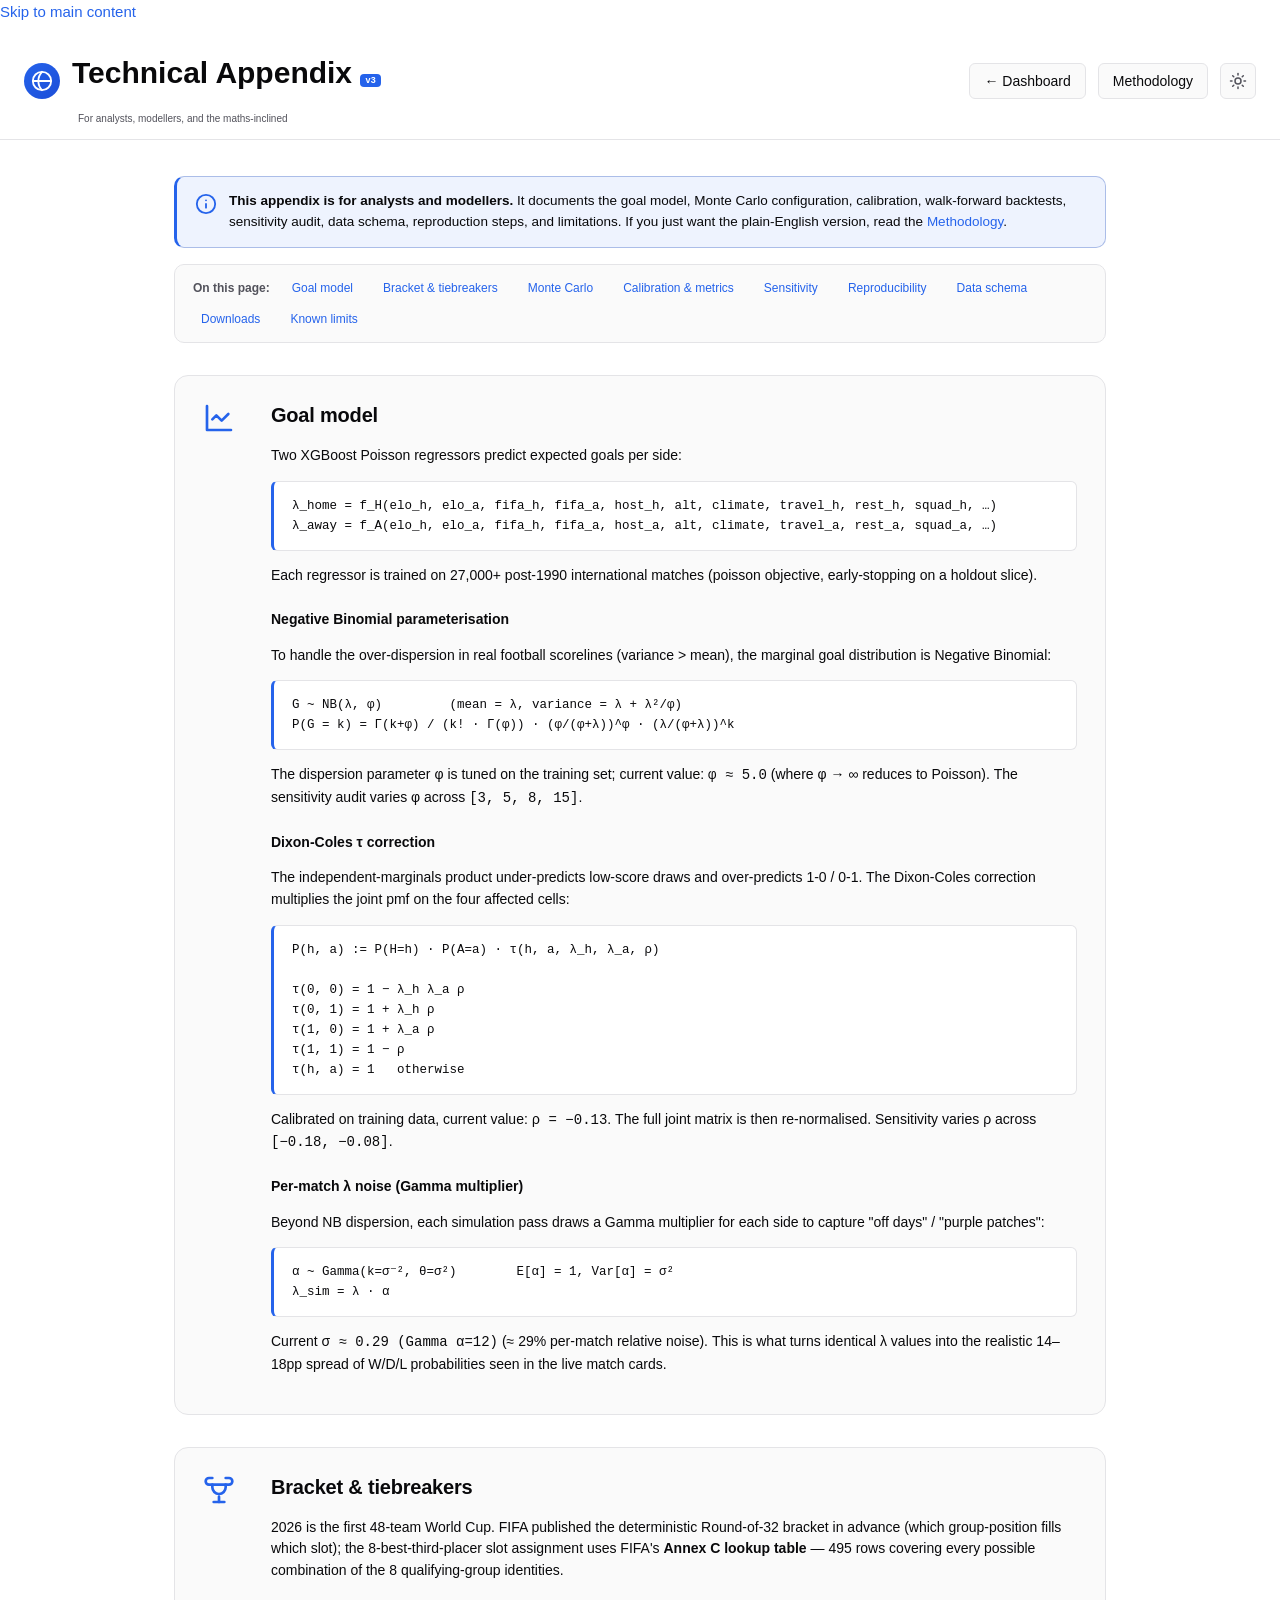
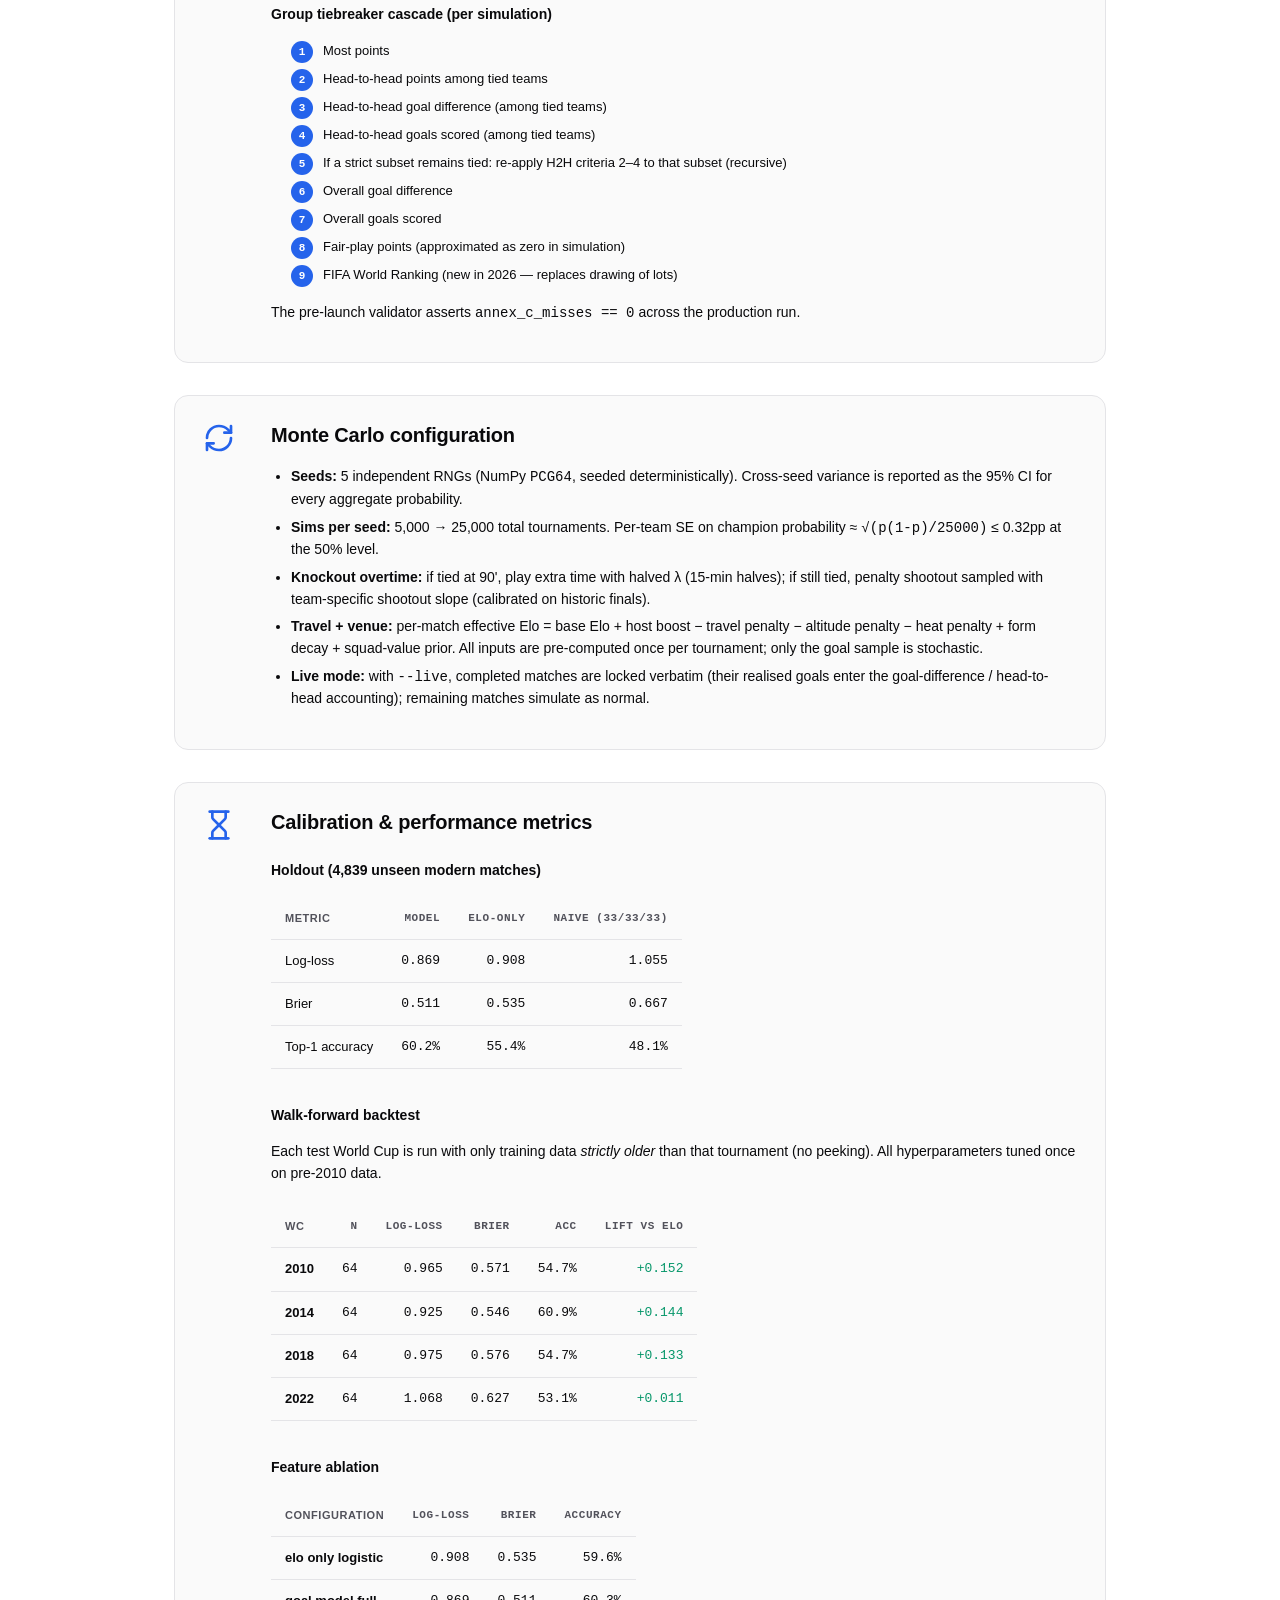
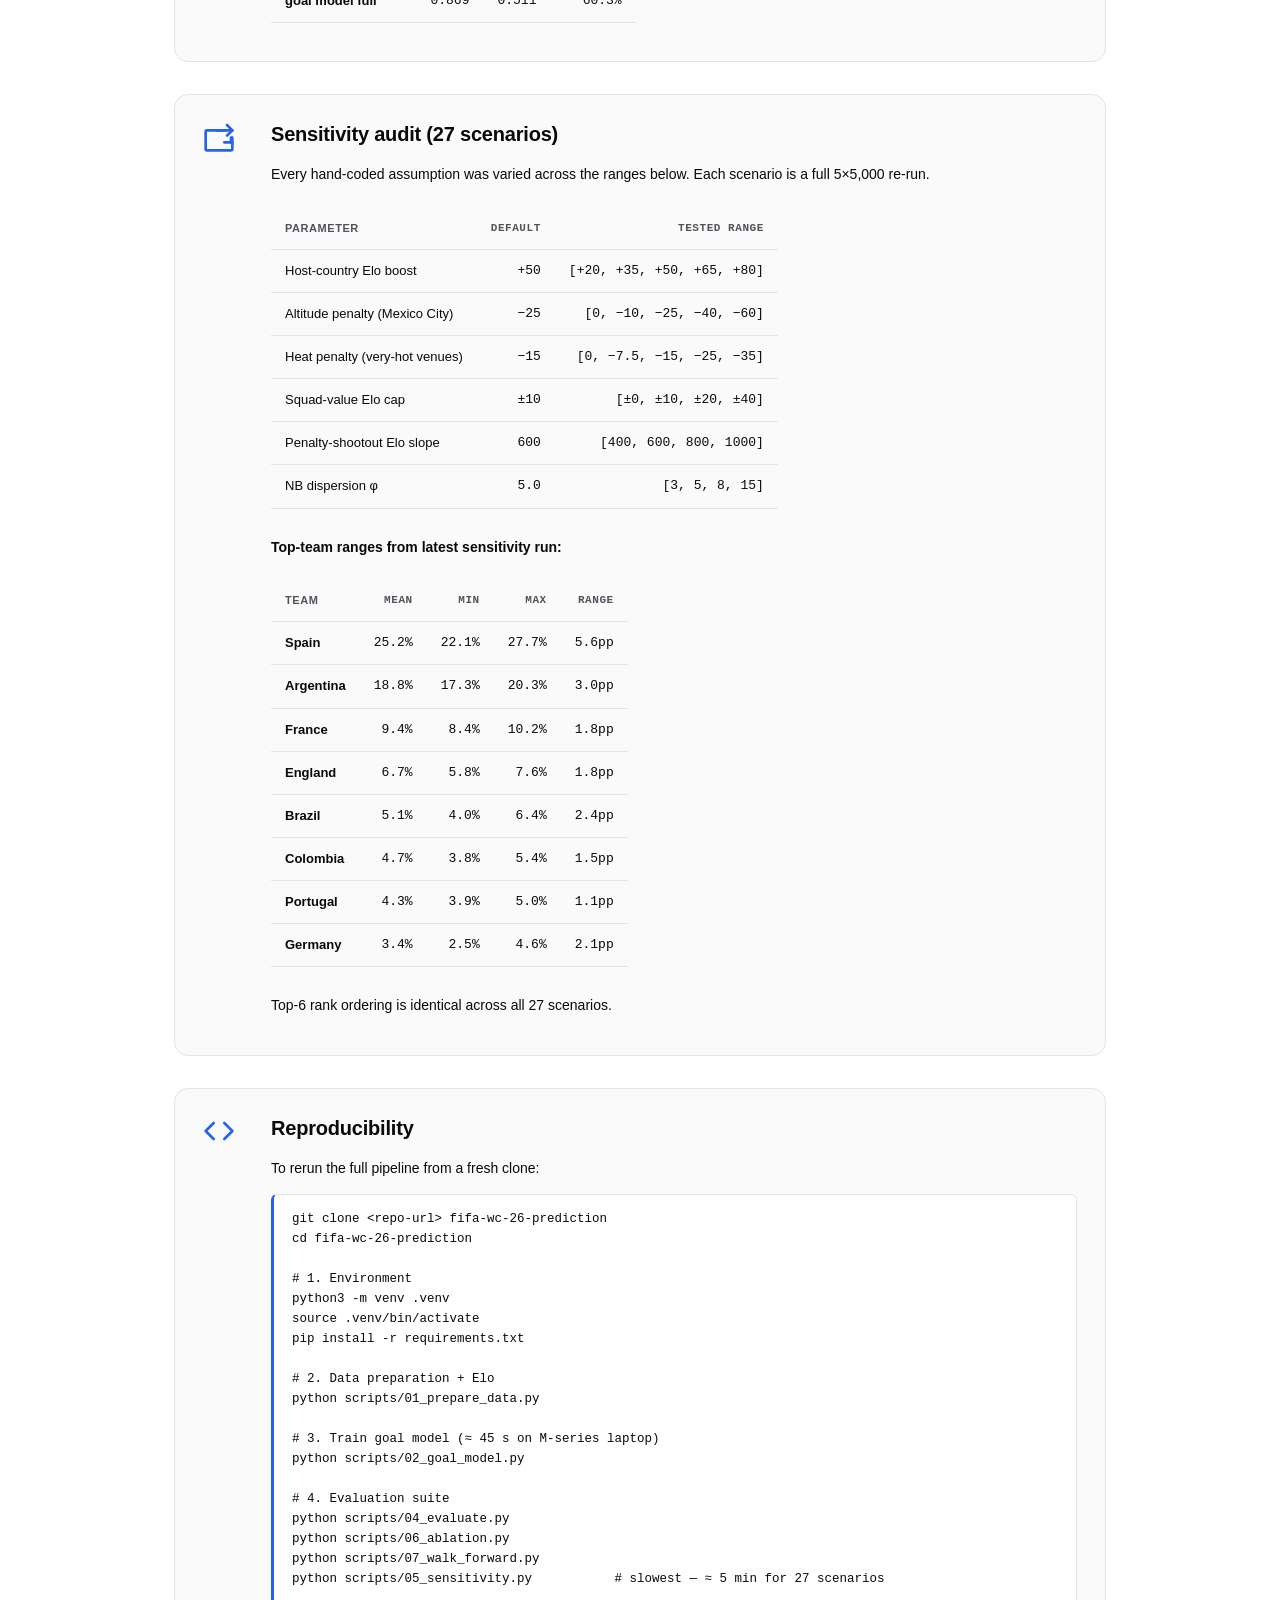
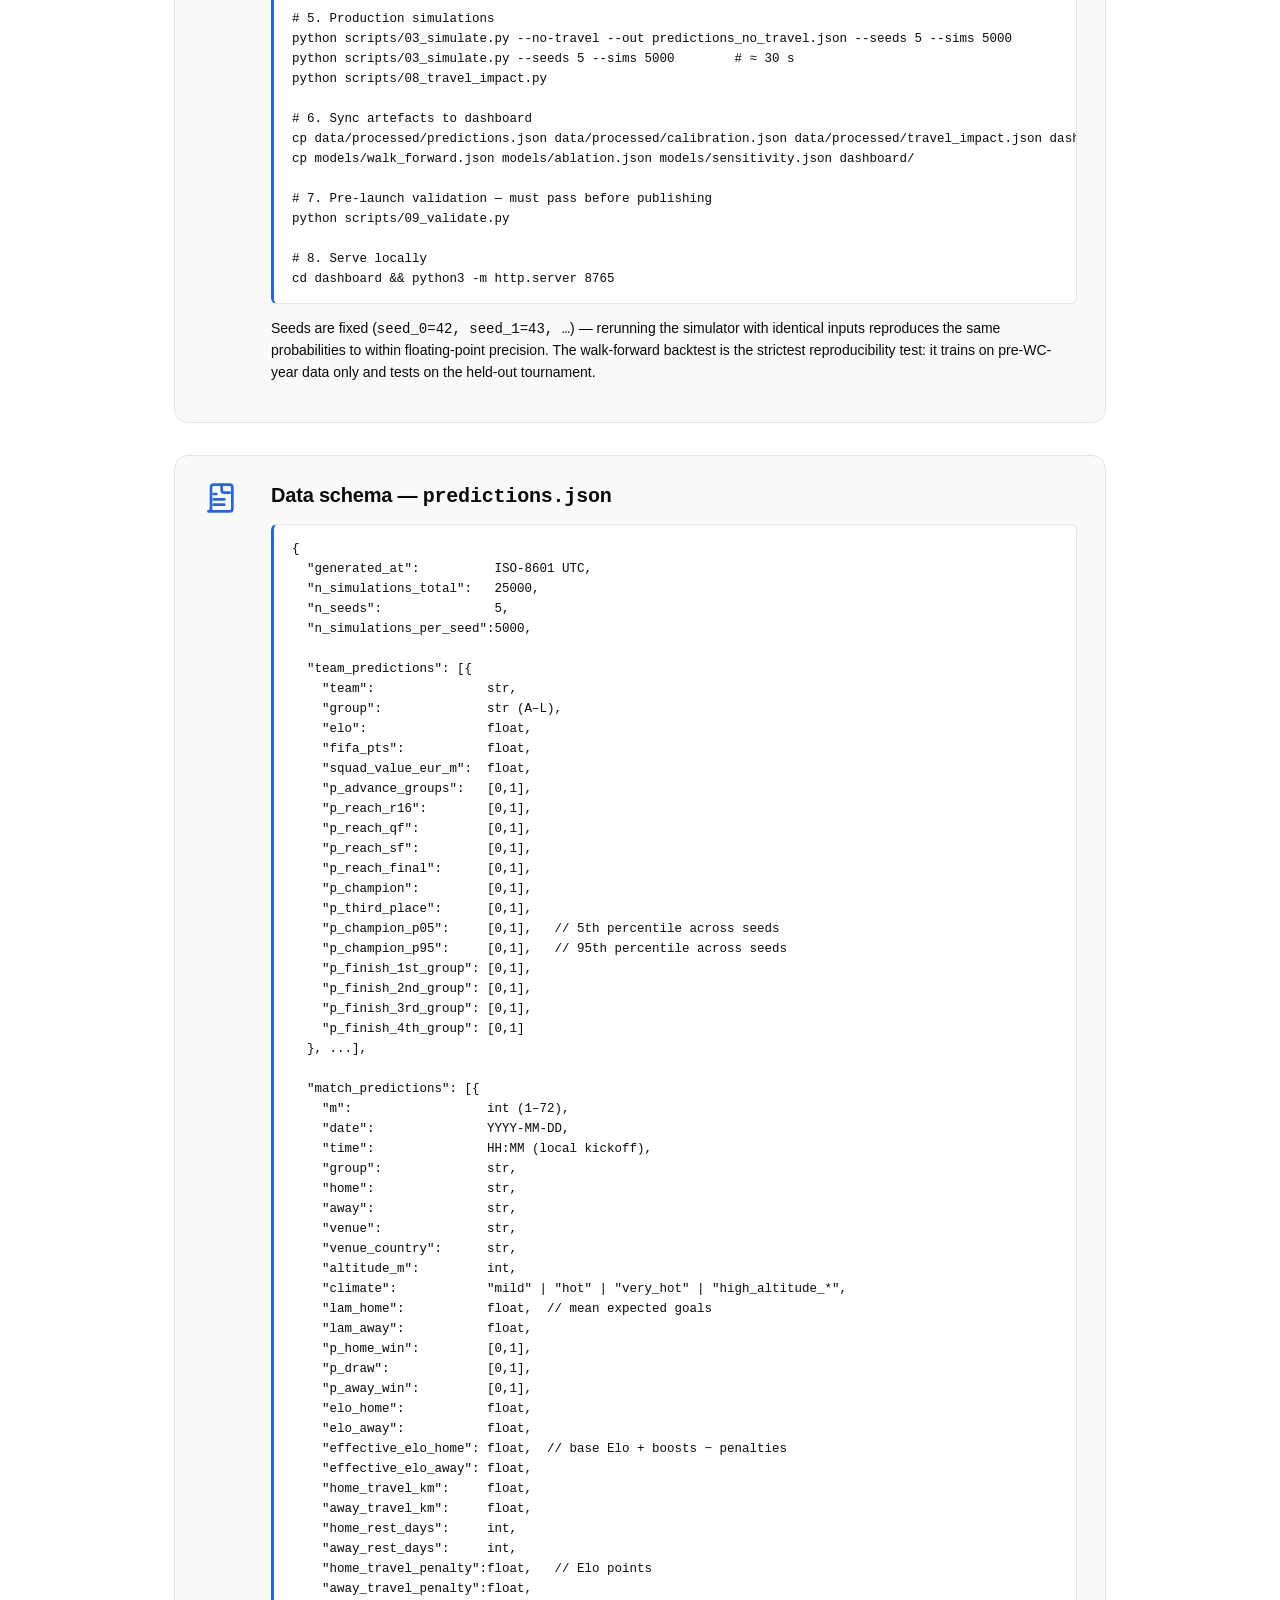
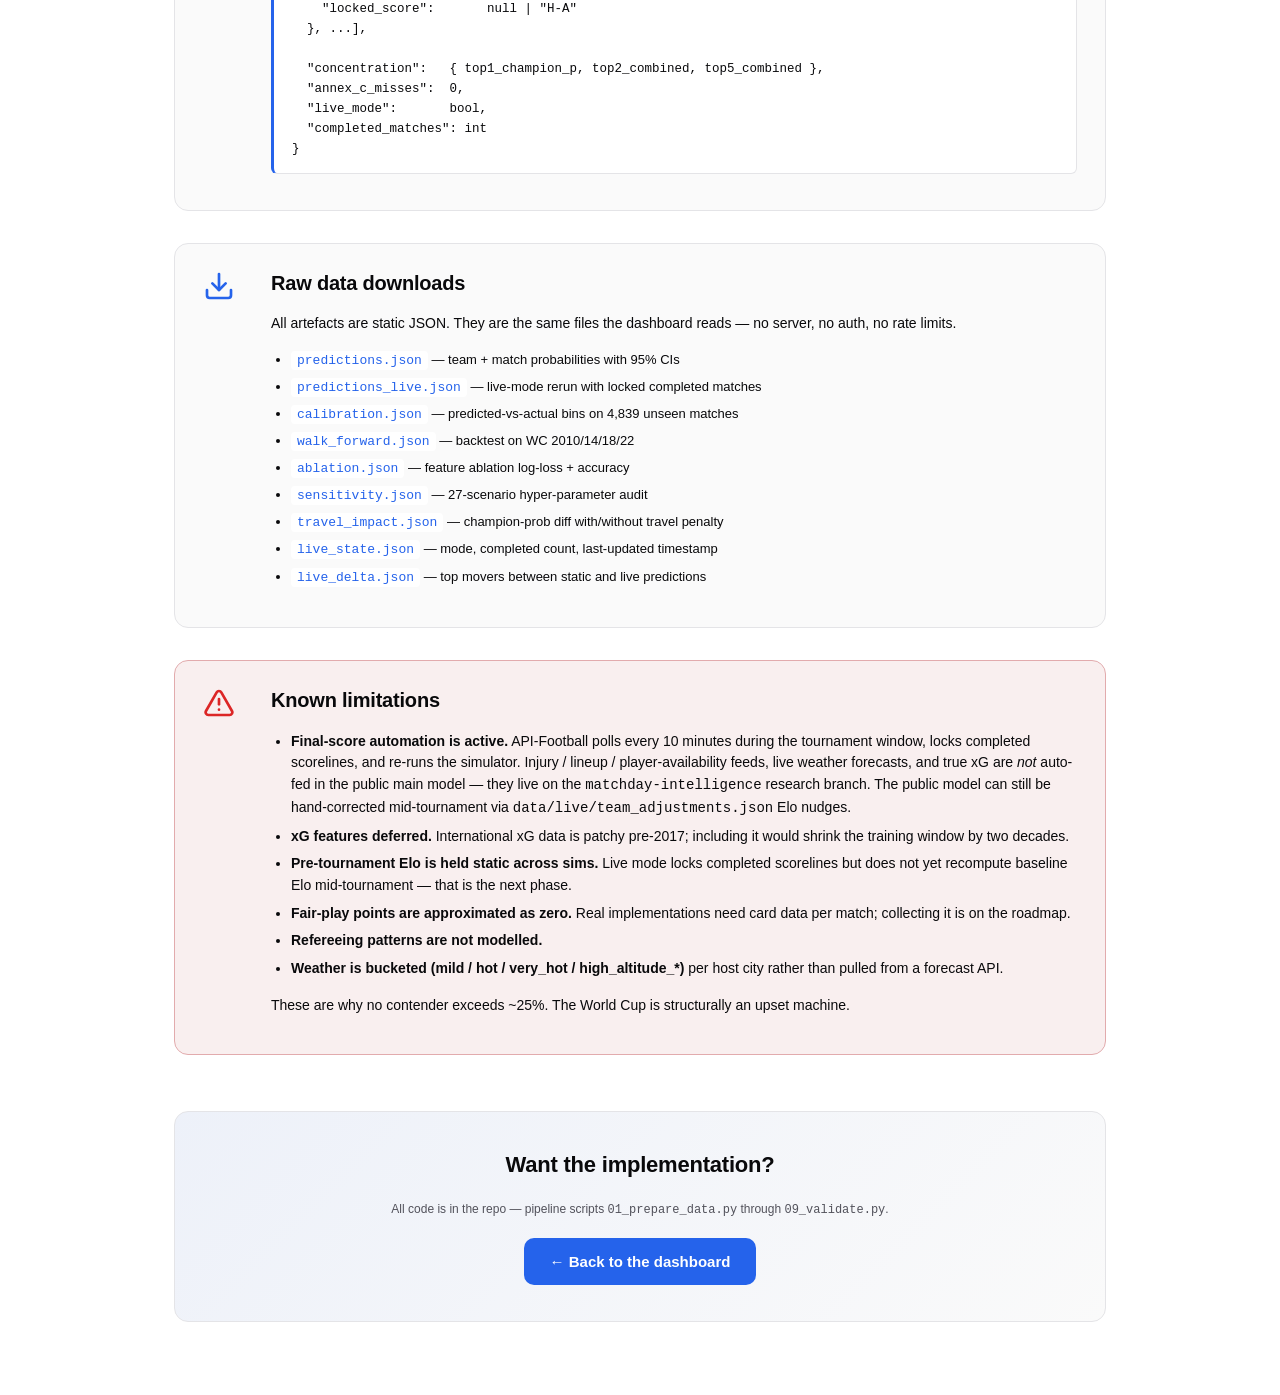
==== commit 08656c70: "docs: clarify what's auto-fed vs manual in the public main model Public-readiness pass: the live_sta" ====
--- a/dashboard/appendix.html
+++ b/dashboard/appendix.html
@@ -5,20 +5,6 @@
   <meta name="viewport" content="width=device-width, initial-scale=1.0" />
   <title>Technical Appendix — World Cup 2026 Simulator</title>
   <meta name="description" content="Full mathematical specification of the FIFA World Cup 2026 prediction model: Negative Binomial goal model, Dixon-Coles correction, Annex C lookup, Monte Carlo configuration, calibration, walk-forward, ablation, sensitivity." />
-  <meta property="og:title" content="World Cup 2026 — Technical Appendix" />
-  <meta property="og:description" content="Negative Binomial goal model, Dixon-Coles correction, Annex C lookup, walk-forward, ablation, sensitivity." />
-  <meta property="og:type" content="article" />
-  <meta property="og:image" content="./og-image.svg" />
-  <meta property="og:image:width" content="1200" />
-  <meta property="og:image:height" content="630" />
-  <meta name="twitter:card" content="summary_large_image" />
-  <meta name="twitter:title" content="World Cup 2026 — Technical Appendix" />
-  <meta name="twitter:description" content="Math + calibration + ablation behind the simulator." />
-  <meta name="twitter:image" content="./og-image.svg" />
-  <link rel="icon" href="data:image/svg+xml,%3Csvg xmlns='http://www.w3.org/2000/svg' viewBox='0 0 24 24' fill='none' stroke='%233B82F6' stroke-width='1.8' stroke-linejoin='round'%3E%3Ccircle cx='12' cy='12' r='10'/%3E%3Cpolygon points='12,7 16,9.5 16,14.5 12,17 8,14.5 8,9.5'/%3E%3Cline x1='12' y1='7' x2='12' y2='2'/%3E%3Cline x1='16' y1='9.5' x2='20' y2='8'/%3E%3Cline x1='16' y1='14.5' x2='20' y2='16'/%3E%3Cline x1='12' y1='17' x2='12' y2='22'/%3E%3Cline x1='8' y1='14.5' x2='4' y2='16'/%3E%3Cline x1='8' y1='9.5' x2='4' y2='8'/%3E%3C/svg%3E" />
-  <link rel="stylesheet" href="styles.css" />
-  <link rel="stylesheet" href="methodology.css" />
-  <link rel="stylesheet" href="appendix.css" />
   <script>
     (function() {
       const stored = localStorage.getItem('wc26-theme');
@@ -26,8 +12,33 @@
       document.documentElement.dataset.theme = stored || sys;
     })();
   </script>
+  <!-- Vercel Web Analytics (enable Project → Analytics in Vercel dashboard) -->
+  <script defer src="/_vercel/insights/script.js"></script>
+  <!-- Vercel Speed Insights -->
+  <script defer src="/_vercel/speed-insights/script.js"></script>
+  <meta property="og:title" content="Technical Appendix — World Cup 2026 Simulator" />
+  <meta property="og:description" content="Mathematical specification of the FIFA World Cup 2026 simulator." />
+  <meta property="og:type" content="article" />
+  <meta property="og:site_name" content="World Cup 2026 Simulator" />
+  <meta property="og:url" content="https://fifa-wc-26-prediction.vercel.app/appendix" />
+  <link rel="canonical" href="https://fifa-wc-26-prediction.vercel.app/appendix" />
+  <meta property="og:image" content="https://fifa-wc-26-prediction.vercel.app/og-image.png" />
+  <meta property="og:image:width" content="1200" />
+  <meta property="og:image:height" content="630" />
+  <meta name="twitter:card" content="summary_large_image" />
+  <meta name="twitter:title" content="Technical Appendix — World Cup 2026 Simulator" />
+  <meta name="twitter:description" content="Mathematical specification of the FIFA World Cup 2026 simulator." />
+  <meta name="twitter:image" content="https://fifa-wc-26-prediction.vercel.app/og-image.png" />
+  <meta name="theme-color" content="#0A0A0B" />
+  <meta name="theme-color" content="#FFFFFF" media="(prefers-color-scheme: light)" />
+  <link rel="apple-touch-icon" href="/apple-touch-icon.png" />
+  <link rel="manifest" href="/site.webmanifest" />
+  <link rel="stylesheet" href="styles.css" />
+  <link rel="stylesheet" href="methodology.css" />
+  <link rel="stylesheet" href="appendix.css" />
 </head>
 <body>
+  <a class="skip-link" href="#main">Skip to main content</a>
   <header class="site-header">
     <div class="container">
       <div class="brand">
@@ -50,7 +61,7 @@
     </div>
   </header>
 
-  <main class="container method-main appendix-main">
+  <main class="container method-main appendix-main" id="main">
 
     <section class="appendix-intro">
       <svg width="22" height="22" viewBox="0 0 24 24" fill="none" stroke="currentColor" stroke-width="2" stroke-linecap="round" stroke-linejoin="round" aria-hidden="true"><circle cx="12" cy="12" r="10"/><path d="M12 16v-4"/><path d="M12 8h.01"/></svg>
@@ -90,7 +101,7 @@
         <p>To handle the over-dispersion in real football scorelines (variance &gt; mean), the marginal goal distribution is Negative Binomial:</p>
         <pre class="eqn">G ~ NB(λ, φ)         (mean = λ, variance = λ + λ²/φ)
 P(G = k) = Γ(k+φ) / (k! · Γ(φ)) · (φ/(φ+λ))^φ · (λ/(φ+λ))^k</pre>
-        <p>The dispersion parameter φ is tuned on the training set; shipped default: <code>φ = 5.0</code> (where φ → ∞ reduces to Poisson — lower φ means more upset variance). The sensitivity audit varies φ across <code>[3, 5, 8, 15]</code>.</p>
+        <p>The dispersion parameter φ is tuned on the training set; current value: <code>φ ≈ 5.0</code> (where φ → ∞ reduces to Poisson). The sensitivity audit varies φ across <code>[3, 5, 8, 15]</code>.</p>
 
         <h3 class="apx-sub">Dixon-Coles τ correction</h3>
         <p>The independent-marginals product under-predicts low-score draws and over-predicts 1-0 / 0-1. The Dixon-Coles correction multiplies the joint pmf on the four affected cells:</p>
@@ -107,7 +118,7 @@
         <p>Beyond NB dispersion, each simulation pass draws a Gamma multiplier for each side to capture "off days" / "purple patches":</p>
         <pre class="eqn">α ~ Gamma(k=σ⁻², θ=σ²)        E[α] = 1, Var[α] = σ²
 λ_sim = λ · α</pre>
-        <p>Shipped α (Gamma shape) is <code>12.0</code>, which corresponds to <code>σ ≈ 0.289</code> (≈ 29% per-match relative noise via σ = 1/√α). This is what turns identical λ values into the realistic 14–18pp spread of W/D/L probabilities seen in the live match cards.</p>
+        <p>Current <code>σ ≈ 0.29 (Gamma α=12)</code> (≈ 29% per-match relative noise). This is what turns identical λ values into the realistic 14–18pp spread of W/D/L probabilities seen in the live match cards.</p>
       </div>
     </section>
 
@@ -122,11 +133,12 @@
         <h3 class="apx-sub">Group tiebreaker cascade (per simulation)</h3>
         <ol class="walkthrough small-walk">
           <li>Most points</li>
-          <li>Best goal difference</li>
-          <li>Most goals scored</li>
           <li>Head-to-head points among tied teams</li>
-          <li>Head-to-head goal difference</li>
-          <li>Head-to-head goals scored</li>
+          <li>Head-to-head goal difference (among tied teams)</li>
+          <li>Head-to-head goals scored (among tied teams)</li>
+          <li>If a strict subset remains tied: re-apply H2H criteria 2–4 to that subset (recursive)</li>
+          <li>Overall goal difference</li>
+          <li>Overall goals scored</li>
           <li>Fair-play points (approximated as zero in simulation)</li>
           <li>FIFA World Ranking (new in 2026 — replaces drawing of lots)</li>
         </ol>
@@ -146,7 +158,6 @@
           <li><strong>Knockout overtime:</strong> if tied at 90', play extra time with halved λ (15-min halves); if still tied, penalty shootout sampled with team-specific shootout slope (calibrated on historic finals).</li>
           <li><strong>Travel + venue:</strong> per-match effective Elo = base Elo + host boost − travel penalty − altitude penalty − heat penalty + form decay + squad-value prior. All inputs are pre-computed once per tournament; only the goal sample is stochastic.</li>
           <li><strong>Live mode:</strong> with <code>--live</code>, completed matches are locked verbatim (their realised goals enter the goal-difference / head-to-head accounting); remaining matches simulate as normal.</li>
-          <li><strong>Matchday intelligence:</strong> <code>elo_eff_base</code> picks up <code>get_team_elo_adjustment()</code> from <code>scripts/live/apply_matchday_adjustments.py</code>, summing the injury (cap ±25, extreme ±35), weather (±15), lineup (±20), and post-match stats-proxy (±8/match, ±20/group) layers. Aggregate matchday cap is ±35 per team-match; grand total with mid-tournament live-form delta is ±45. Every per-tick decision is appended to <code>data/live/matchday_intelligence_log.jsonl</code> for full audit.</li>
         </ul>
       </div>
     </section>
@@ -159,27 +170,27 @@
         <h2>Calibration &amp; performance metrics</h2>
 
         <h3 class="apx-sub">Holdout (4,839 unseen modern matches)</h3>
-        <table class="tbl apx-tbl">
+        <div class="table-wrap"><table class="tbl apx-tbl">
           <thead><tr><th>Metric</th><th class="num">Model</th><th class="num">Elo-only</th><th class="num">Naive (33/33/33)</th></tr></thead>
           <tbody>
             <tr><td>Log-loss</td><td class="num">0.869</td><td class="num">0.908</td><td class="num">1.055</td></tr>
             <tr><td>Brier</td><td class="num">0.511</td><td class="num">0.535</td><td class="num">0.667</td></tr>
             <tr><td>Top-1 accuracy</td><td class="num">60.2%</td><td class="num">55.4%</td><td class="num">48.1%</td></tr>
           </tbody>
-        </table>
+        </table></div>
 
         <h3 class="apx-sub">Walk-forward backtest</h3>
         <p>Each test World Cup is run with only training data <em>strictly older</em> than that tournament (no peeking). All hyperparameters tuned once on pre-2010 data.</p>
-        <table class="tbl apx-tbl">
+        <div class="table-wrap"><table class="tbl apx-tbl">
           <thead><tr><th>WC</th><th class="num">N</th><th class="num">Log-loss</th><th class="num">Brier</th><th class="num">Acc</th><th class="num">Lift vs Elo</th></tr></thead>
           <tbody id="apx-wf"><tr><td colspan="6" class="muted small">Loading walk_forward.json…</td></tr></tbody>
-        </table>
+        </table></div>
 
         <h3 class="apx-sub">Feature ablation</h3>
-        <table class="tbl apx-tbl">
+        <div class="table-wrap"><table class="tbl apx-tbl">
           <thead><tr><th>Configuration</th><th class="num">Log-loss</th><th class="num">Brier</th><th class="num">Accuracy</th></tr></thead>
           <tbody id="apx-abl"><tr><td colspan="4" class="muted small">Loading ablation.json…</td></tr></tbody>
-        </table>
+        </table></div>
       </div>
     </section>
 
@@ -188,30 +199,25 @@
         <svg width="32" height="32" viewBox="0 0 24 24" fill="none" stroke="currentColor" stroke-width="2" stroke-linecap="round" stroke-linejoin="round"><path d="M16 16h6"/><path d="M21 12.5V16"/><path d="M22 12.5V21a1 1 0 0 1-1 1H3a1 1 0 0 1-1-1V8a1 1 0 0 1 1-1h14"/><path d="m18 3 4 4-4 4"/><path d="M22 7H10"/></svg>
       </div>
       <div>
-        <h2>Sensitivity audit (22 scenarios)</h2>
+        <h2>Sensitivity audit (27 scenarios)</h2>
         <p>Every hand-coded assumption was varied across the ranges below. Each scenario is a full 5×5,000 re-run.</p>
-        <table class="tbl apx-tbl">
+        <div class="table-wrap"><table class="tbl apx-tbl">
           <thead><tr><th>Parameter</th><th class="num">Default</th><th class="num">Tested range</th></tr></thead>
           <tbody>
-            <tr><td>Host-country Elo boost</td><td class="num">+50</td><td class="num">[+30, +70]</td></tr>
-            <tr><td>Sister-host boost</td><td class="num">+15</td><td class="num">[+5, +25]</td></tr>
-            <tr><td>Altitude penalty (Mexico City)</td><td class="num">−25</td><td class="num">[−15, −40]</td></tr>
-            <tr><td>Heat penalty (very-hot venues)</td><td class="num">−15</td><td class="num">[−5, −25]</td></tr>
-            <tr><td>Travel penalty per 1,000 km</td><td class="num">−4 Elo</td><td class="num">[−2, −7]</td></tr>
-            <tr><td>Squad-value Elo cap</td><td class="num">±10</td><td class="num">[±5, ±20]</td></tr>
-            <tr><td>Time-decay half-life</td><td class="num">180 days</td><td class="num">[120, 365]</td></tr>
+            <tr><td>Host-country Elo boost</td><td class="num">+50</td><td class="num">[+20, +35, +50, +65, +80]</td></tr>
+            <tr><td>Altitude penalty (Mexico City)</td><td class="num">−25</td><td class="num">[0, −10, −25, −40, −60]</td></tr>
+            <tr><td>Heat penalty (very-hot venues)</td><td class="num">−15</td><td class="num">[0, −7.5, −15, −25, −35]</td></tr>
+            <tr><td>Squad-value Elo cap</td><td class="num">±10</td><td class="num">[±0, ±10, ±20, ±40]</td></tr>
+            <tr><td>Penalty-shootout Elo slope</td><td class="num">600</td><td class="num">[400, 600, 800, 1000]</td></tr>
             <tr><td>NB dispersion φ</td><td class="num">5.0</td><td class="num">[3, 5, 8, 15]</td></tr>
-            <tr><td>Dixon-Coles ρ</td><td class="num">−0.13</td><td class="num">[−0.18, −0.08]</td></tr>
-            <tr><td>λ-noise σ</td><td class="num">0.289</td><td class="num">[0.183 – 0.354]</td></tr>
-            <tr><td>Penalty-shootout slope</td><td class="num">0.30</td><td class="num">[0.20, 0.45]</td></tr>
           </tbody>
-        </table>
+        </table></div>
         <p><strong>Top-team ranges from latest sensitivity run:</strong></p>
-        <table class="tbl apx-tbl">
+        <div class="table-wrap"><table class="tbl apx-tbl">
           <thead><tr><th>Team</th><th class="num">Mean</th><th class="num">Min</th><th class="num">Max</th><th class="num">Range</th></tr></thead>
           <tbody id="apx-sens"><tr><td colspan="5" class="muted small">Loading sensitivity.json…</td></tr></tbody>
-        </table>
-        <p class="muted small">Top-6 rank ordering is identical across all 22 scenarios.</p>
+        </table></div>
+        <p class="muted small">Top-6 rank ordering is identical across all 27 scenarios.</p>
       </div>
     </section>
 
@@ -240,7 +246,7 @@
 python scripts/04_evaluate.py
 python scripts/06_ablation.py
 python scripts/07_walk_forward.py
-python scripts/05_sensitivity.py           # slowest — ≈ 5 min for 22 scenarios
+python scripts/05_sensitivity.py           # slowest — ≈ 5 min for 27 scenarios
 
 # 5. Production simulations
 python scripts/03_simulate.py --no-travel --out predictions_no_travel.json --seeds 5 --sims 5000
@@ -343,19 +349,11 @@
           <li><a href="./calibration.json" download><code>calibration.json</code></a> — predicted-vs-actual bins on 4,839 unseen matches</li>
           <li><a href="./walk_forward.json" download><code>walk_forward.json</code></a> — backtest on WC 2010/14/18/22</li>
           <li><a href="./ablation.json" download><code>ablation.json</code></a> — feature ablation log-loss + accuracy</li>
-          <li><a href="./sensitivity.json" download><code>sensitivity.json</code></a> — 22-scenario hyper-parameter audit</li>
+          <li><a href="./sensitivity.json" download><code>sensitivity.json</code></a> — 27-scenario hyper-parameter audit</li>
           <li><a href="./travel_impact.json" download><code>travel_impact.json</code></a> — champion-prob diff with/without travel penalty</li>
           <li><a href="./live_state.json" download><code>live_state.json</code></a> — mode, completed count, last-updated timestamp</li>
           <li><a href="./live_delta.json" download><code>live_delta.json</code></a> — top movers between static and live predictions</li>
-          <li><a href="./matchday_intelligence.json" download><code>matchday_intelligence.json</code></a> — consolidated injury / weather / lineup / stats-proxy adjustments per team-match, with caps and provenance</li>
         </ul>
-        <p class="muted small" style="margin-top:10px">
-          The dashboard only reads the artefacts above. The repository also keeps four upstream feeds in
-          <code>data/live/</code> for traceability (<code>injuries_2026.json</code>, <code>weather_2026.json</code>,
-          <code>lineups_2026.json</code>, <code>match_stats_2026.json</code>) plus the append-only
-          <code>matchday_intelligence_log.jsonl</code> — one record per matchday-intel tick, retained for the
-          tournament duration.
-        </p>
       </div>
     </section>
 
@@ -366,14 +364,12 @@
       <div>
         <h2>Known limitations</h2>
         <ul>
-          <li><strong>True per-shot xG is deferred.</strong> International xG data is patchy pre-2017; the post-match stats proxy uses shots-on-target / possession / corner deltas and is <em>deliberately not labelled xG</em> (<code>true_xg_available</code> is hard-coded <code>false</code>) — we don't claim shot-location information the providers don't expose.</li>
-          <li><strong>Injury importance is API-default, not per-player.</strong> API-Football <code>/injuries</code> doesn't expose player rating, so the auto-feed defaults to tier-2 starter (-12 Elo) per missing player. <code>data/live/team_adjustments.json</code> stacks on top for operator tier-1 calls (Mbappé / Bellingham / Rodri-tier).</li>
-          <li><strong>Lineup adjustments are conservative.</strong> Heuristic v1: -8 for a confirmed GK swap, -3 for ≥3 outfield changes vs the team's last recorded XI. First XI of the tournament is display-only (no baseline). Capped ±20.</li>
-          <li><strong>Weather is forecast-based within 16 days, climate-bucket past that.</strong> Open-Meteo provides per-venue forecasts; past horizon (40-day tournament &gt; 16-day forecast), the static climate bucket carries the load.</li>
-          <li><strong>Pre-tournament Elo baseline is held static.</strong> Matchday intelligence adjusts <em>effective</em> Elo per match (via aggregated caps), but the underlying historical rating doesn't retrain mid-tournament.</li>
+          <li><strong>Final-score automation is active.</strong> API-Football polls every 10 minutes during the tournament window, locks completed scorelines, and re-runs the simulator. Injury / lineup / player-availability feeds, live weather forecasts, and true xG are <em>not</em> auto-fed in the public main model — they live on the <code>matchday-intelligence</code> research branch. The public model can still be hand-corrected mid-tournament via <code>data/live/team_adjustments.json</code> Elo nudges.</li>
+          <li><strong>xG features deferred.</strong> International xG data is patchy pre-2017; including it would shrink the training window by two decades.</li>
+          <li><strong>Pre-tournament Elo is held static across sims.</strong> Live mode locks completed scorelines but does not yet recompute baseline Elo mid-tournament — that is the next phase.</li>
           <li><strong>Fair-play points are approximated as zero.</strong> Real implementations need card data per match; collecting it is on the roadmap.</li>
           <li><strong>Refereeing patterns are not modelled.</strong></li>
-          <li><strong>News + social signals are out of scope.</strong> Locker-room turmoil, federation politics, tournament-day weather drama aren't captured beyond the structured feeds.</li>
+          <li><strong>Weather is bucketed (mild / hot / very_hot / high_altitude_*)</strong> per host city rather than pulled from a forecast API.</li>
         </ul>
         <p>These are why no contender exceeds ~25%. The World Cup is structurally an upset machine.</p>
       </div>
@@ -459,9 +455,5 @@
     }
     loadAppendixData();
   </script>
-
-  <!-- H8: Vercel Web Analytics (same-origin per CSP, no policy change). -->
-  <script defer src="/_vercel/insights/script.js"></script>
-  <script defer src="/_vercel/speed-insights/script.js"></script>
 </body>
 </html>
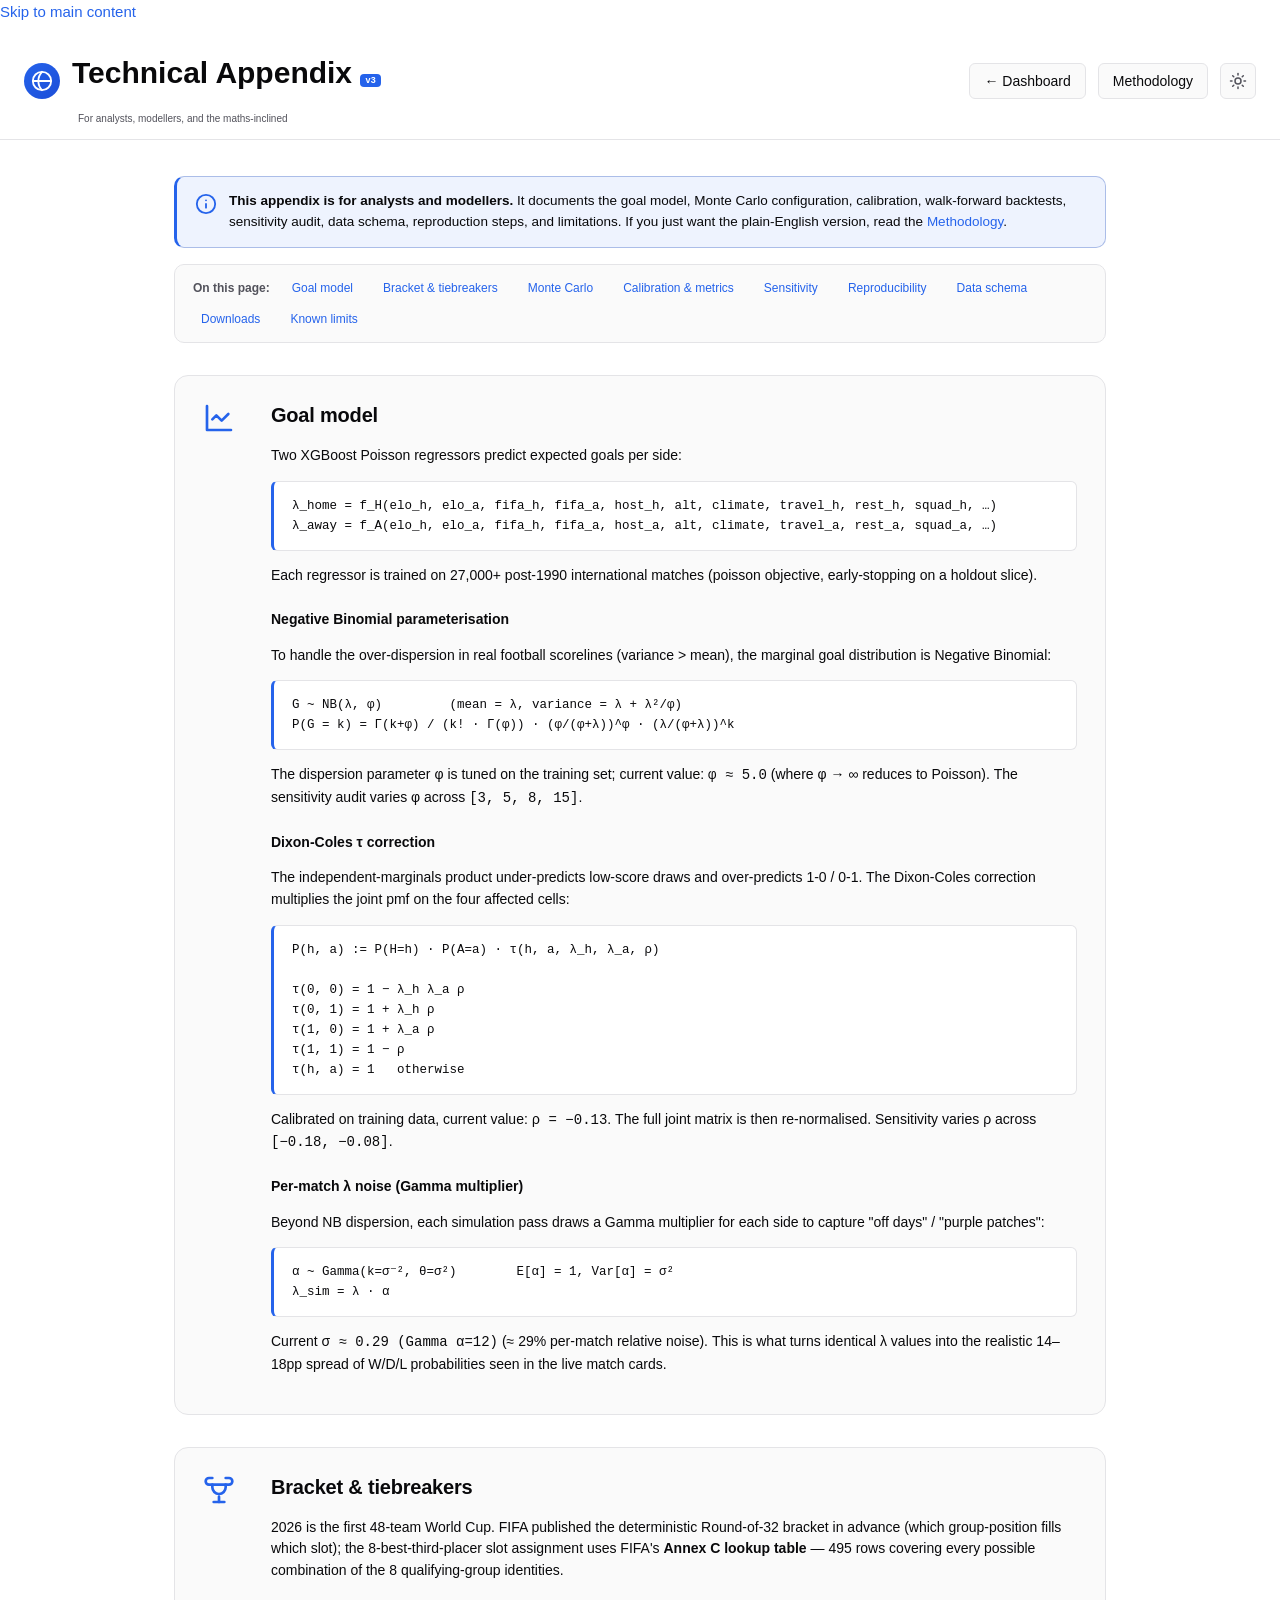
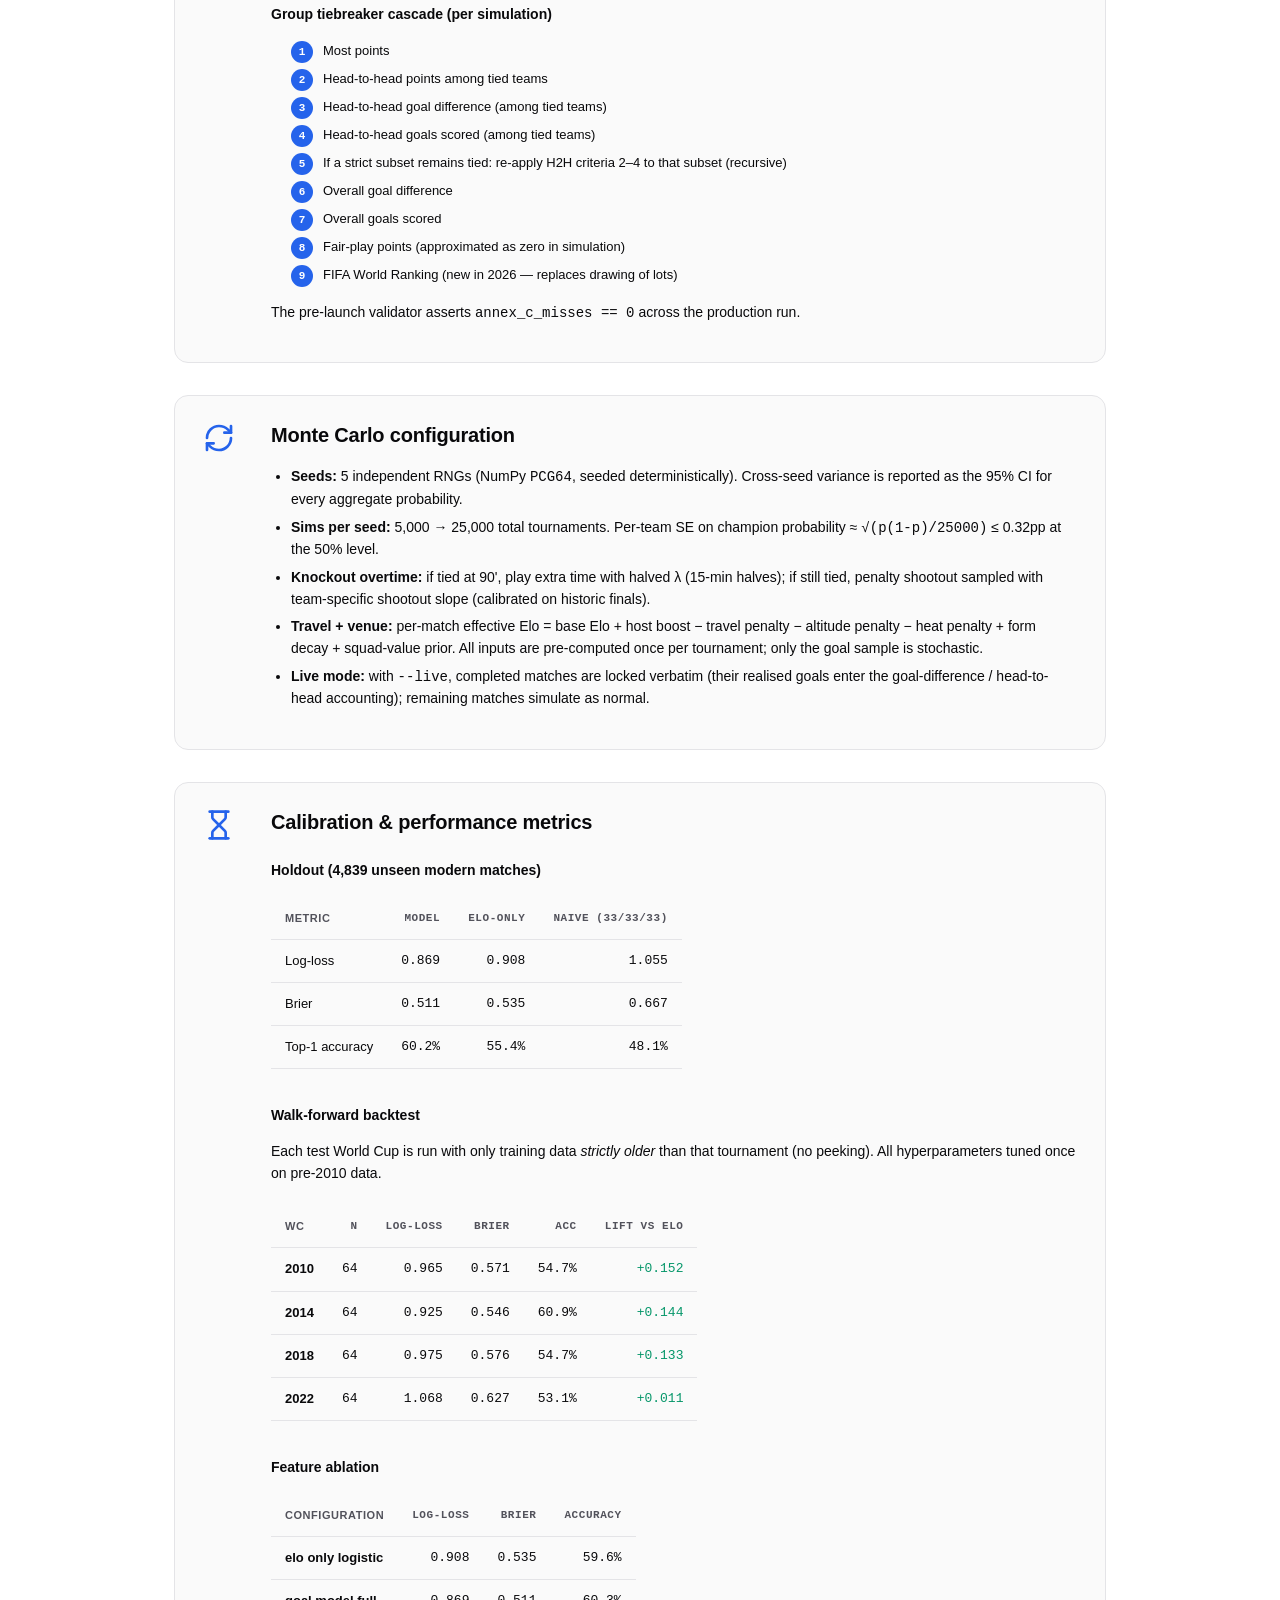
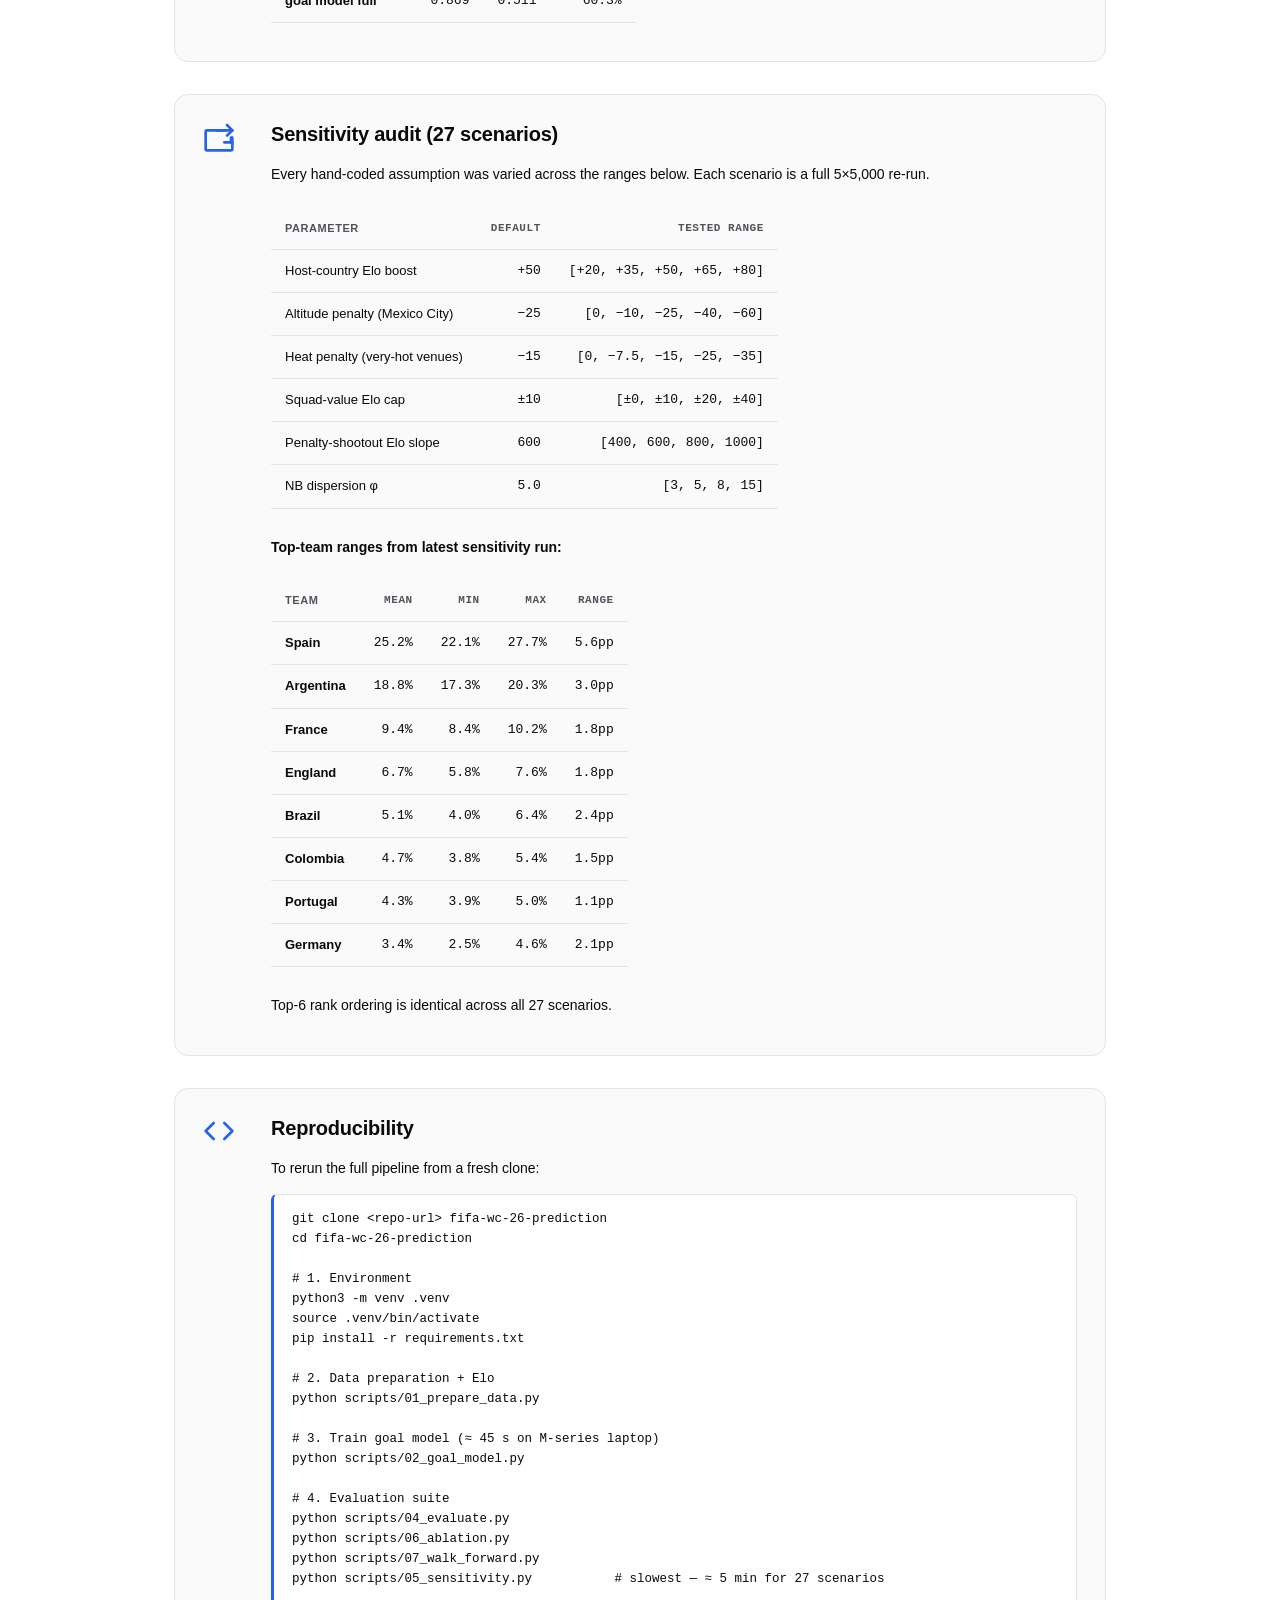
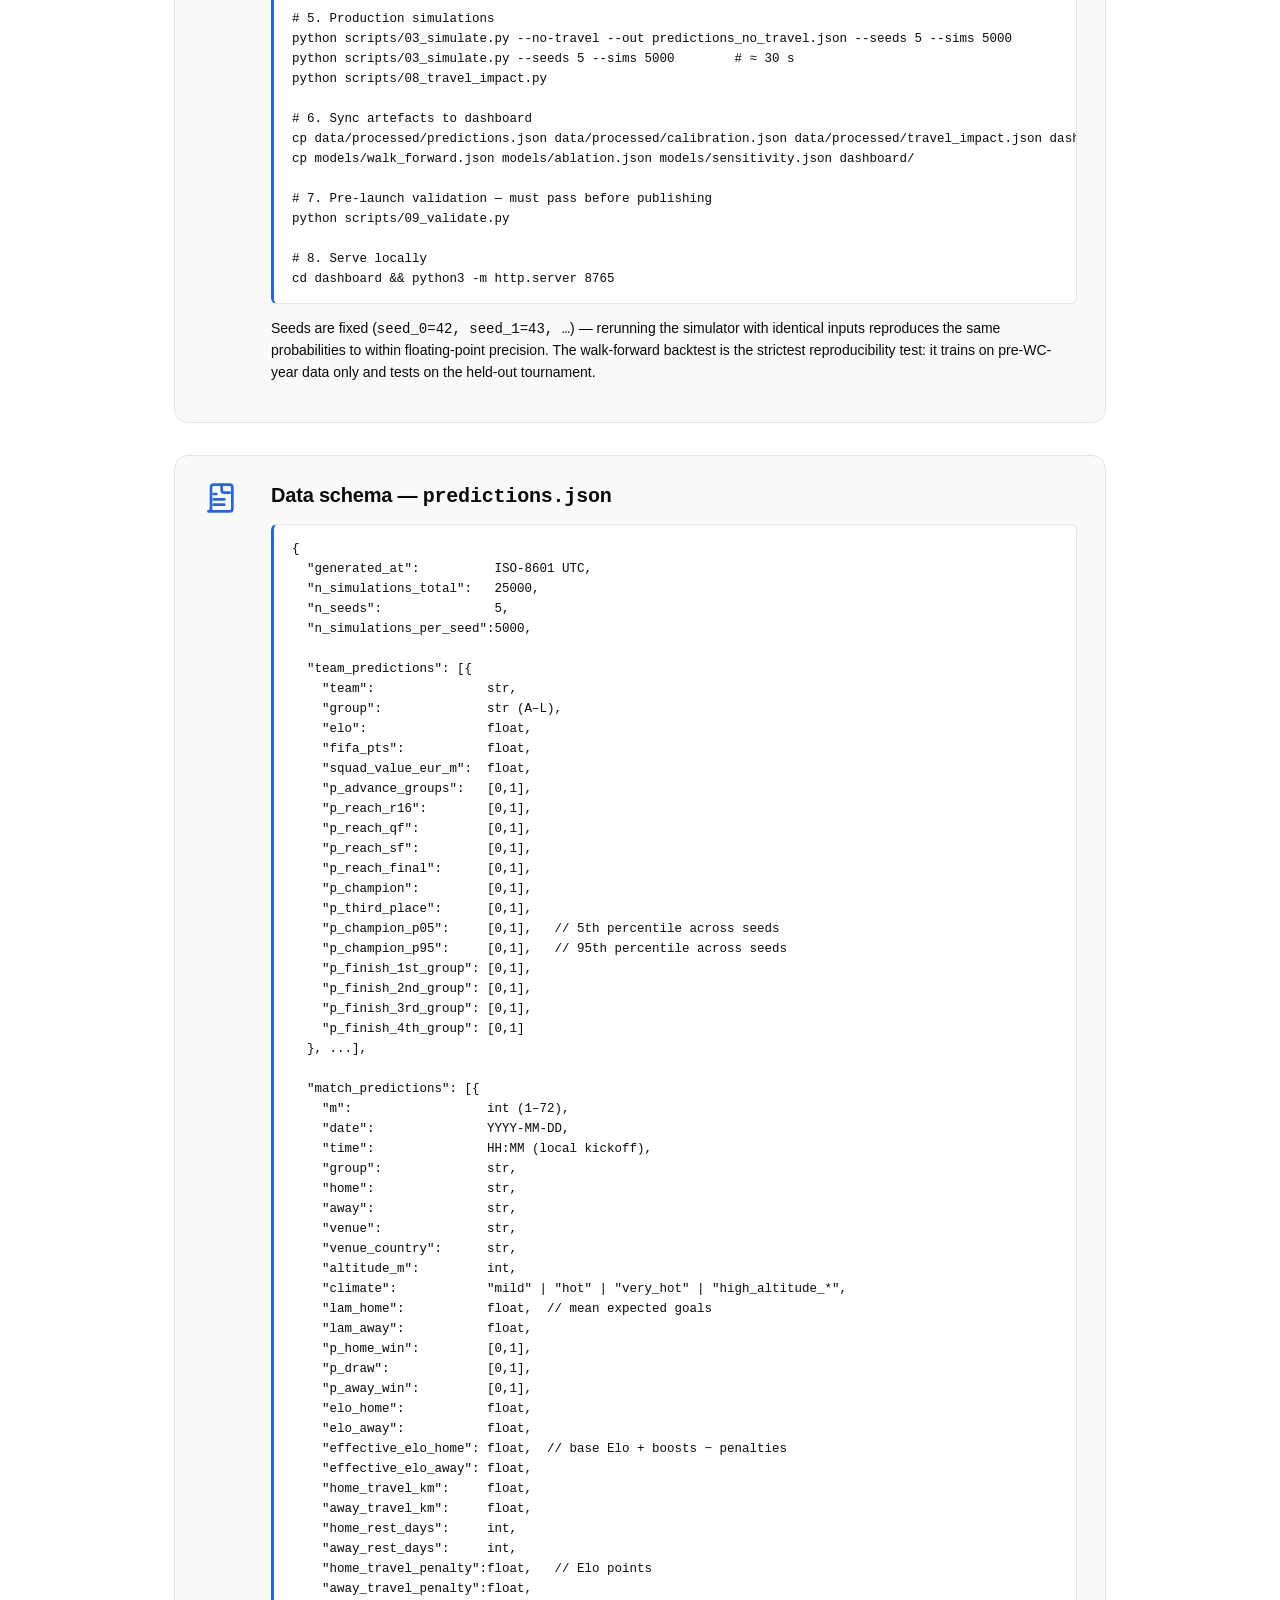
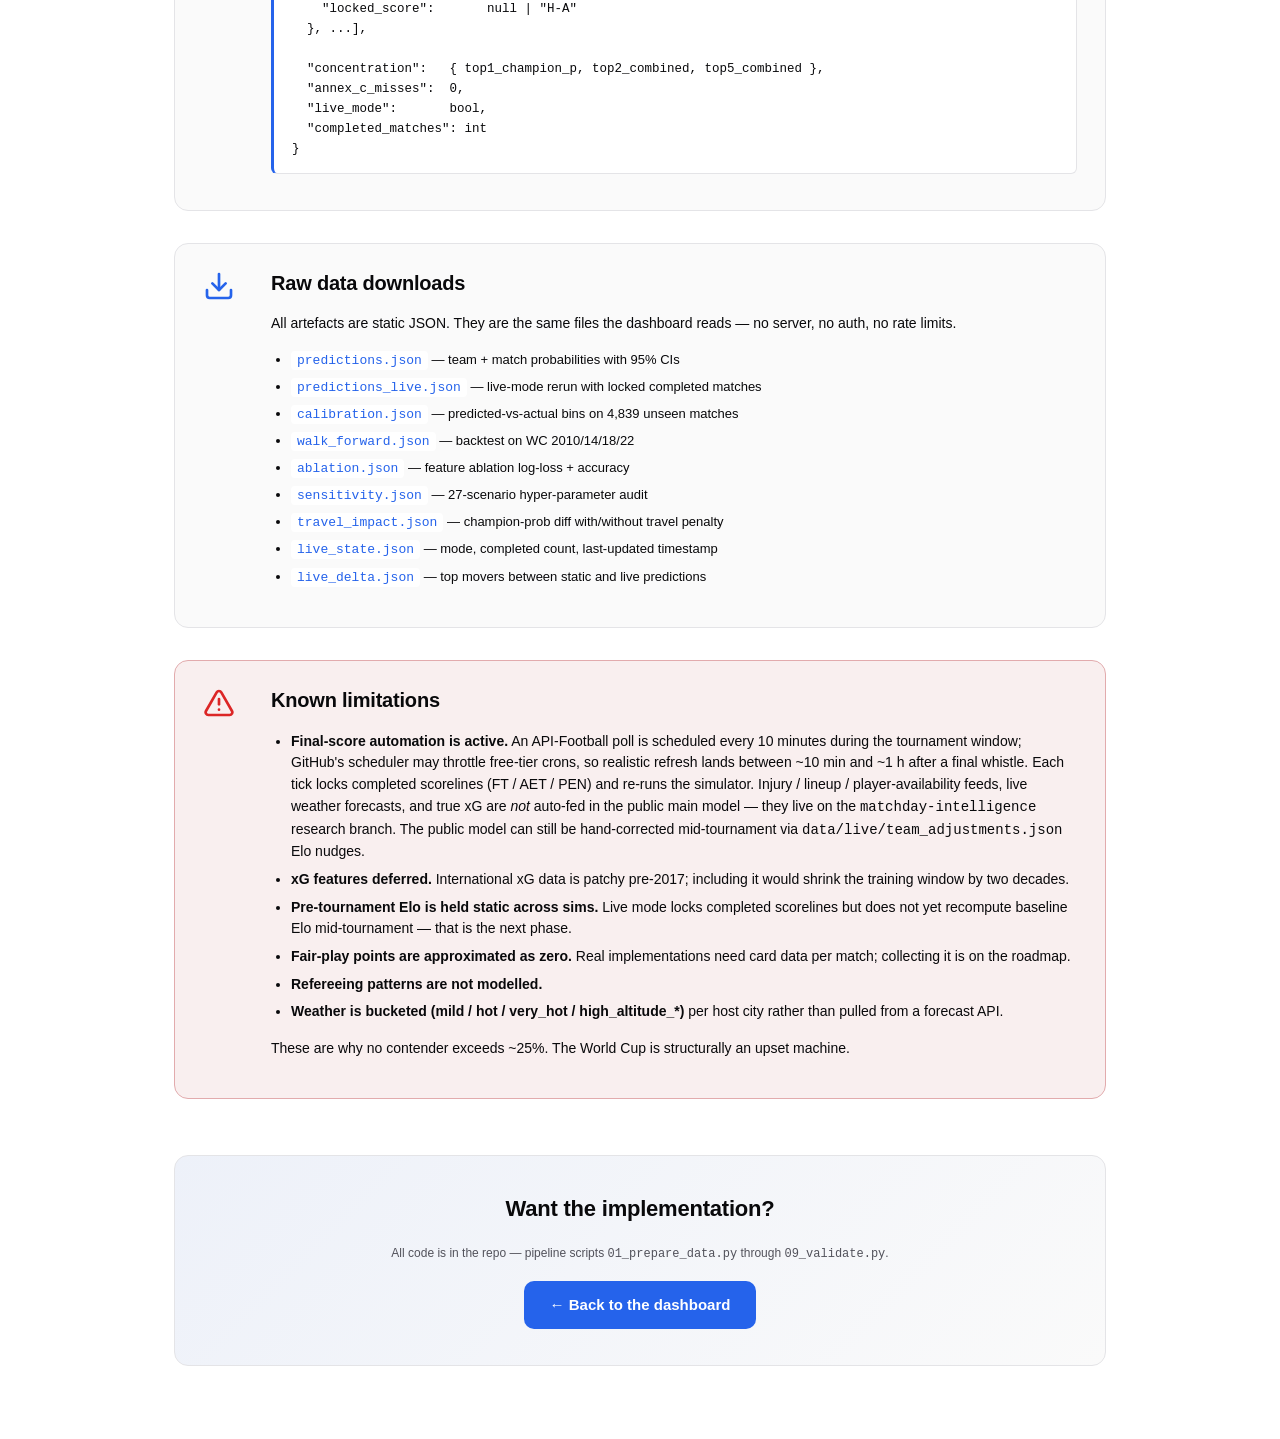
==== commit 74945eab: "docs: soften "every 10 minutes" to honest GitHub-scheduled cadence The page promised "every 10 minut" ====
--- a/dashboard/appendix.html
+++ b/dashboard/appendix.html
@@ -364,7 +364,7 @@
       <div>
         <h2>Known limitations</h2>
         <ul>
-          <li><strong>Final-score automation is active.</strong> API-Football polls every 10 minutes during the tournament window, locks completed scorelines, and re-runs the simulator. Injury / lineup / player-availability feeds, live weather forecasts, and true xG are <em>not</em> auto-fed in the public main model — they live on the <code>matchday-intelligence</code> research branch. The public model can still be hand-corrected mid-tournament via <code>data/live/team_adjustments.json</code> Elo nudges.</li>
+          <li><strong>Final-score automation is active.</strong> An API-Football poll is scheduled every 10 minutes during the tournament window; GitHub's scheduler may throttle free-tier crons, so realistic refresh lands between ~10 min and ~1 h after a final whistle. Each tick locks completed scorelines (FT / AET / PEN) and re-runs the simulator. Injury / lineup / player-availability feeds, live weather forecasts, and true xG are <em>not</em> auto-fed in the public main model — they live on the <code>matchday-intelligence</code> research branch. The public model can still be hand-corrected mid-tournament via <code>data/live/team_adjustments.json</code> Elo nudges.</li>
           <li><strong>xG features deferred.</strong> International xG data is patchy pre-2017; including it would shrink the training window by two decades.</li>
           <li><strong>Pre-tournament Elo is held static across sims.</strong> Live mode locks completed scorelines but does not yet recompute baseline Elo mid-tournament — that is the next phase.</li>
           <li><strong>Fair-play points are approximated as zero.</strong> Real implementations need card data per match; collecting it is on the roadmap.</li>
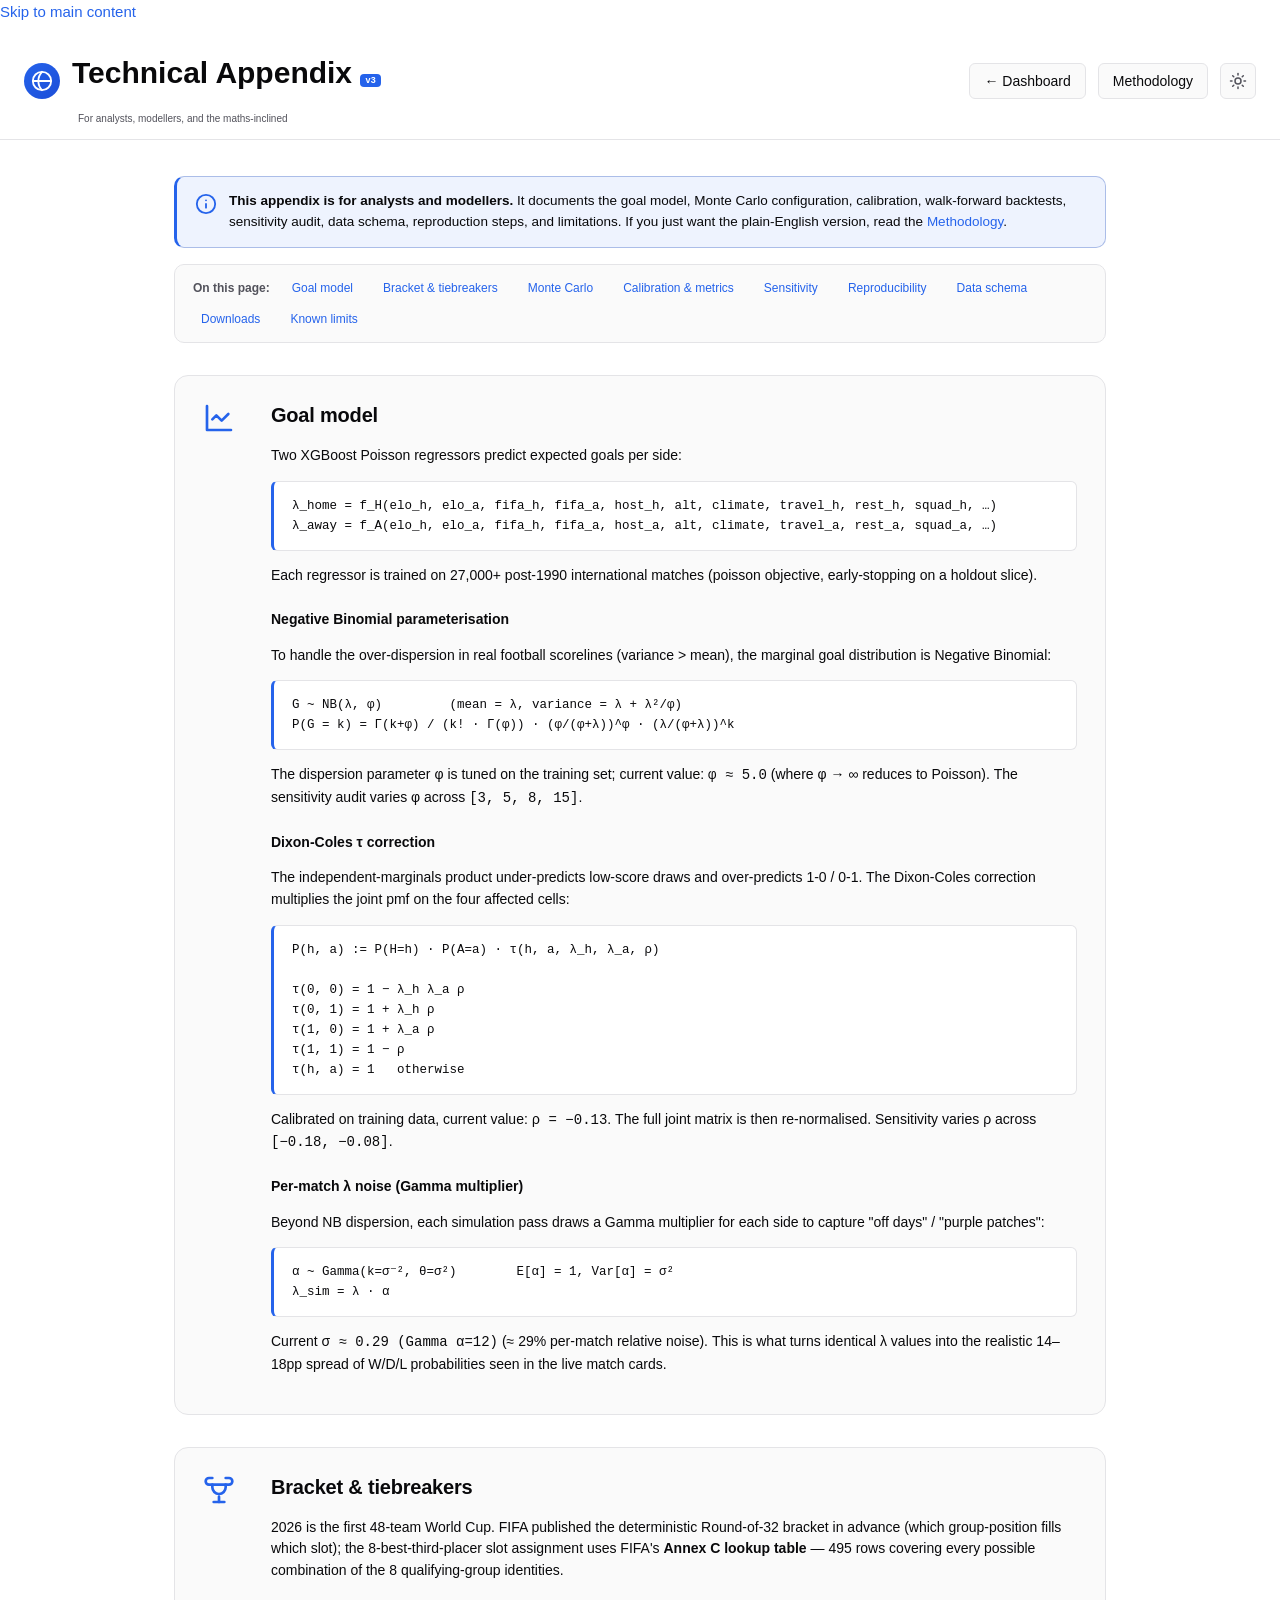
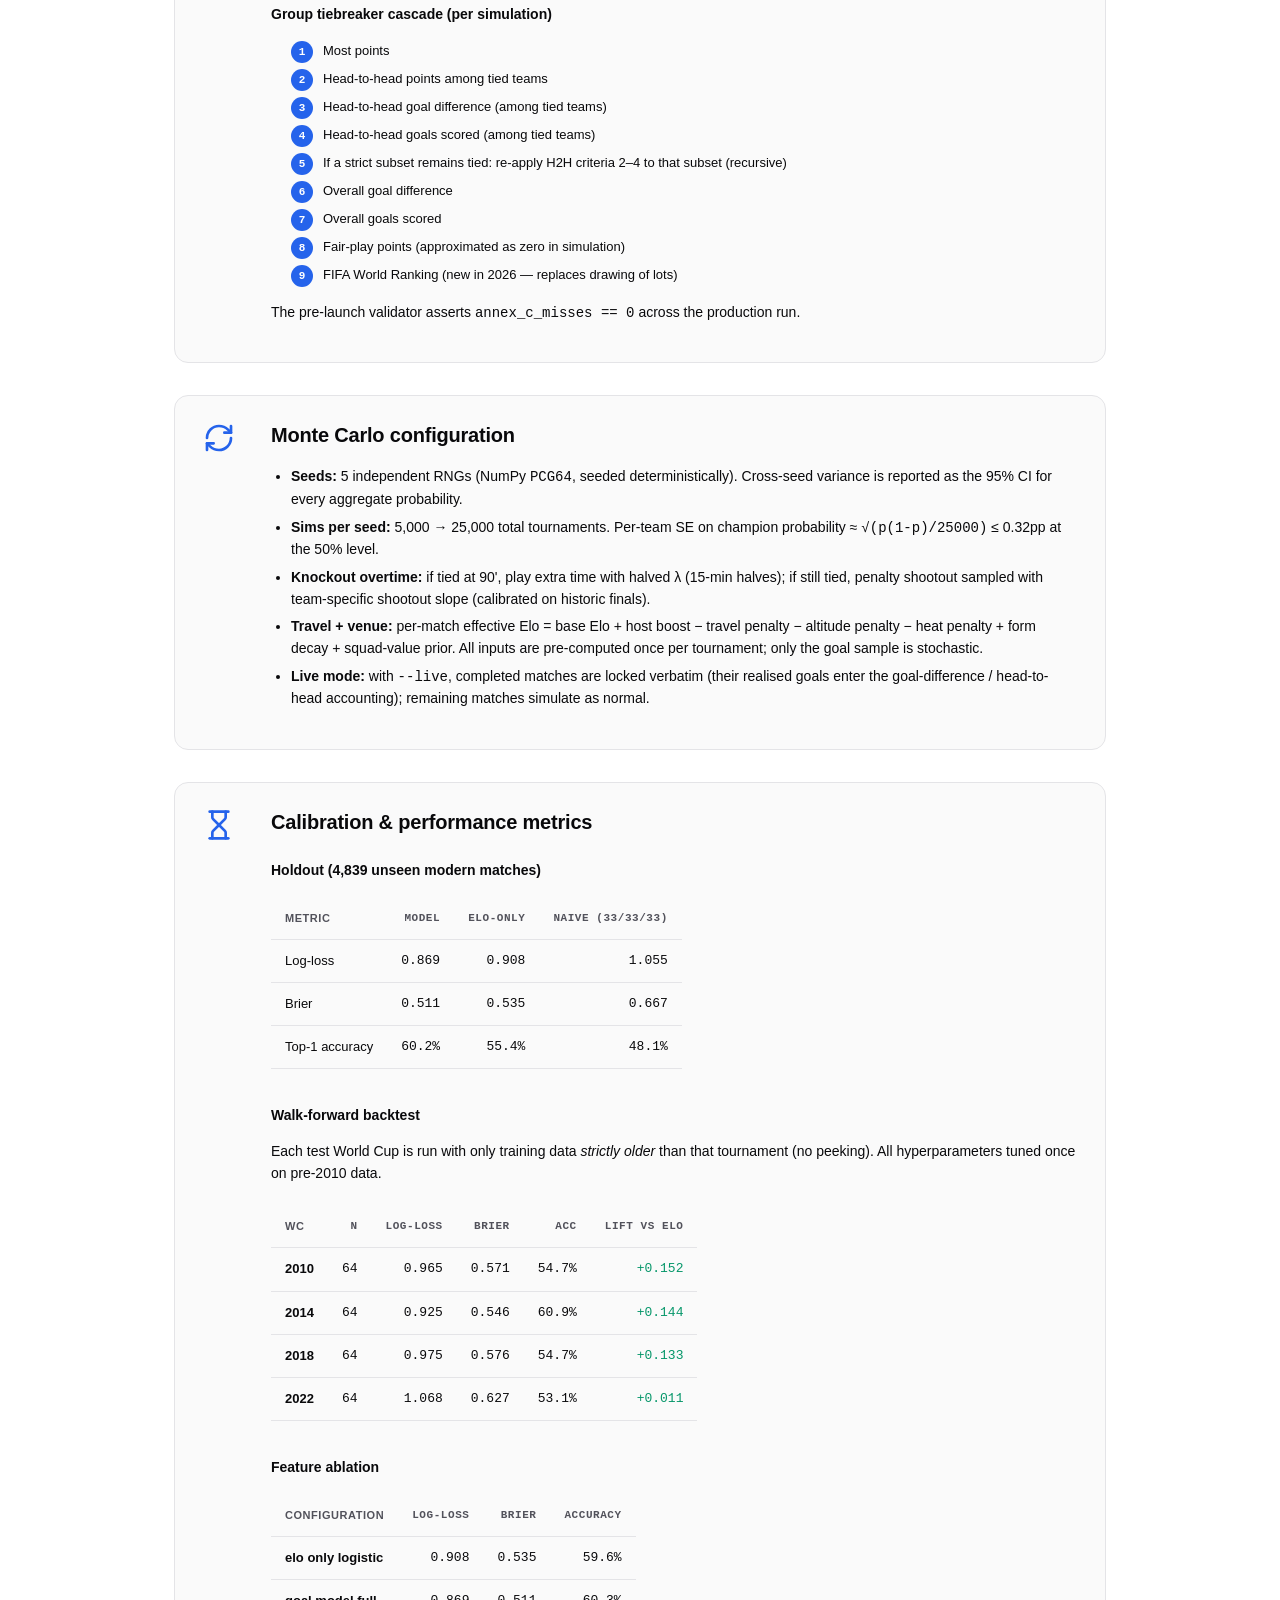
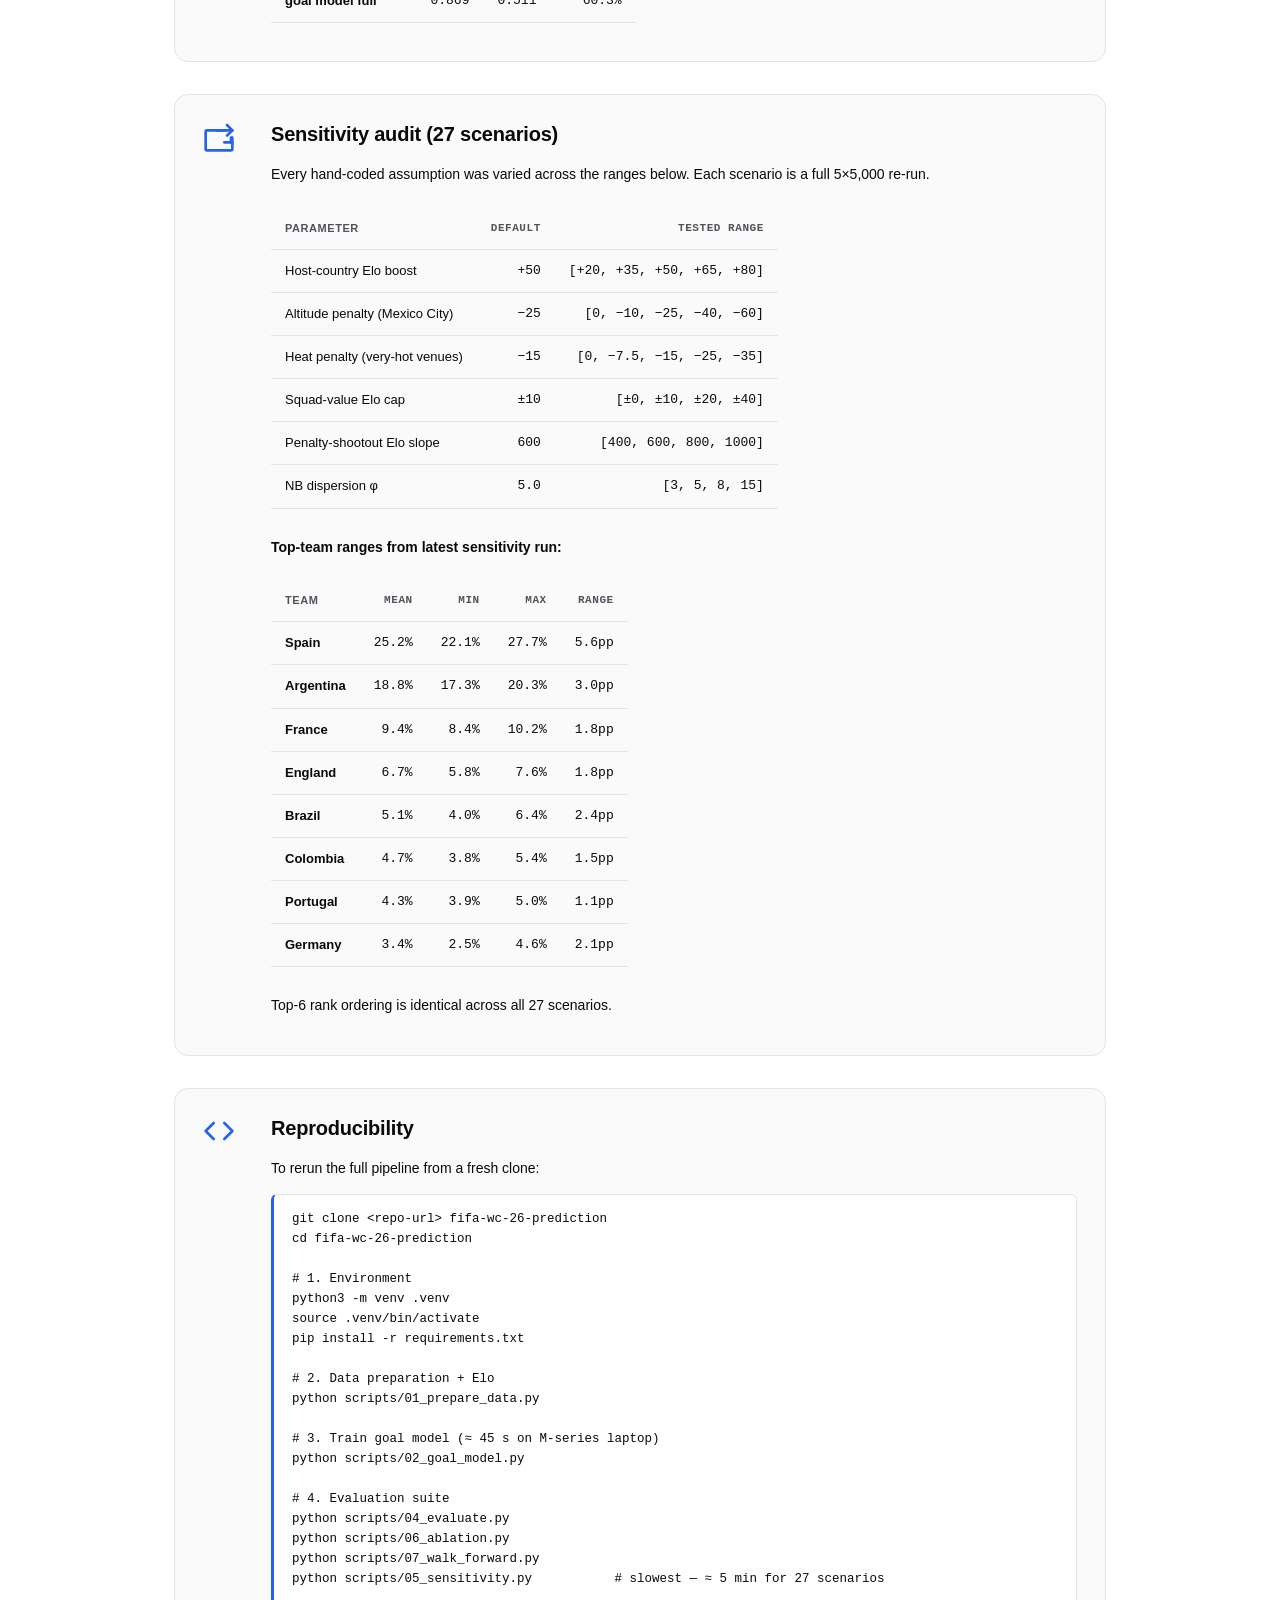
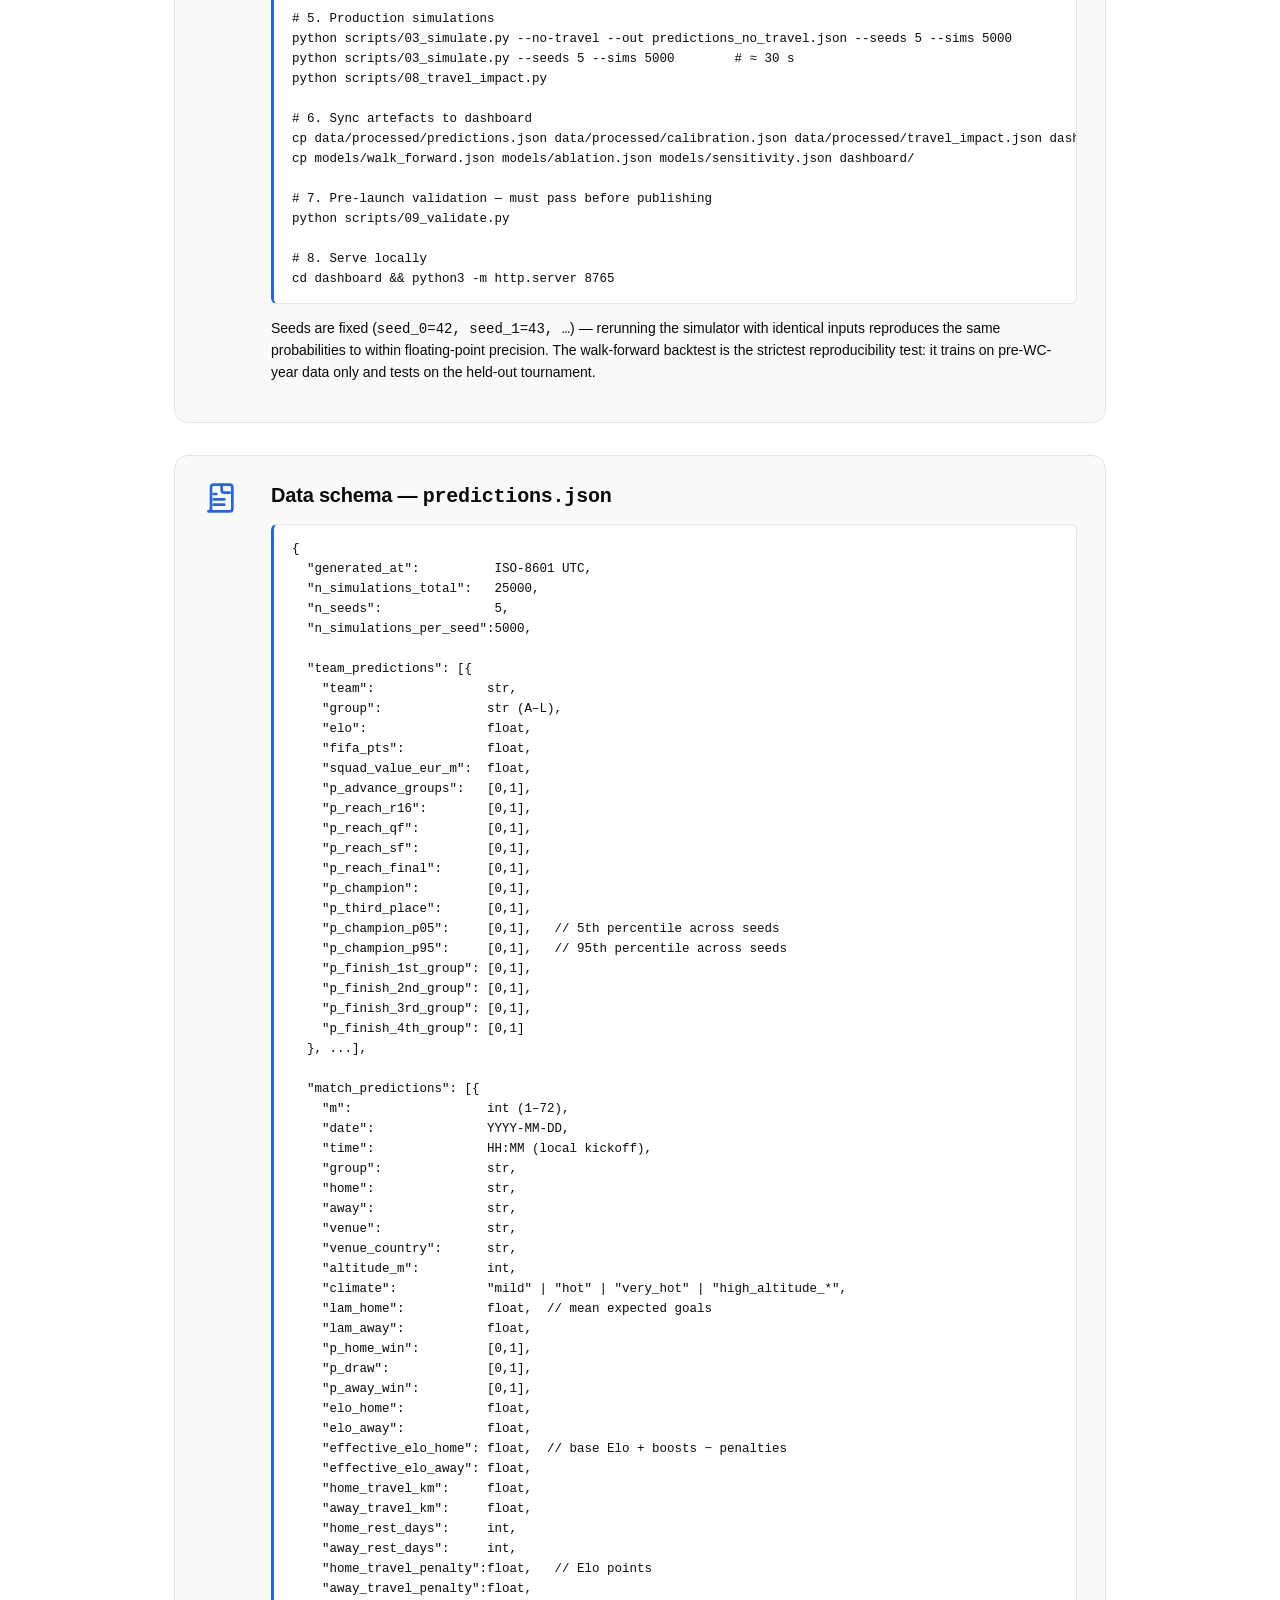
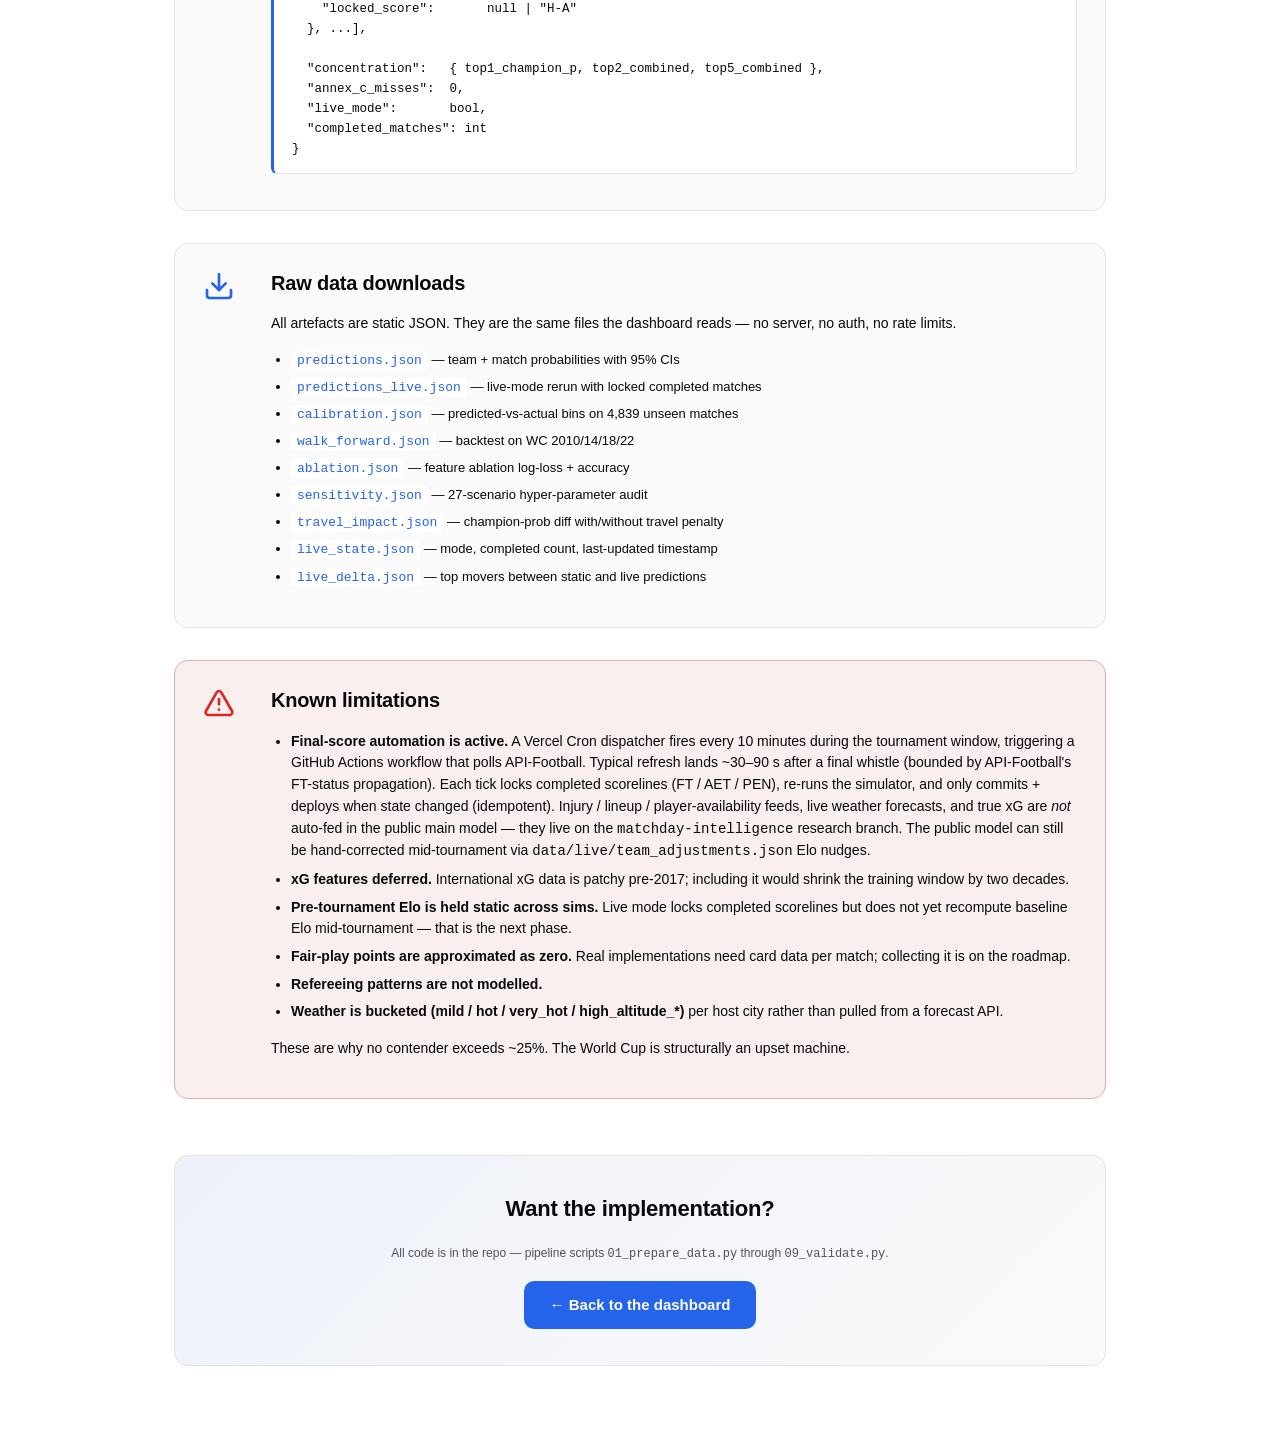
==== commit aaabf48c: "docs: align live-cadence copy with Vercel Cron reality Five spots still said "GitHub may throttle sc" ====
--- a/dashboard/appendix.html
+++ b/dashboard/appendix.html
@@ -364,7 +364,7 @@
       <div>
         <h2>Known limitations</h2>
         <ul>
-          <li><strong>Final-score automation is active.</strong> An API-Football poll is scheduled every 10 minutes during the tournament window; GitHub's scheduler may throttle free-tier crons, so realistic refresh lands between ~10 min and ~1 h after a final whistle. Each tick locks completed scorelines (FT / AET / PEN) and re-runs the simulator. Injury / lineup / player-availability feeds, live weather forecasts, and true xG are <em>not</em> auto-fed in the public main model — they live on the <code>matchday-intelligence</code> research branch. The public model can still be hand-corrected mid-tournament via <code>data/live/team_adjustments.json</code> Elo nudges.</li>
+          <li><strong>Final-score automation is active.</strong> A Vercel Cron dispatcher fires every 10 minutes during the tournament window, triggering a GitHub Actions workflow that polls API-Football. Typical refresh lands ~30–90 s after a final whistle (bounded by API-Football's FT-status propagation). Each tick locks completed scorelines (FT / AET / PEN), re-runs the simulator, and only commits + deploys when state changed (idempotent). Injury / lineup / player-availability feeds, live weather forecasts, and true xG are <em>not</em> auto-fed in the public main model — they live on the <code>matchday-intelligence</code> research branch. The public model can still be hand-corrected mid-tournament via <code>data/live/team_adjustments.json</code> Elo nudges.</li>
           <li><strong>xG features deferred.</strong> International xG data is patchy pre-2017; including it would shrink the training window by two decades.</li>
           <li><strong>Pre-tournament Elo is held static across sims.</strong> Live mode locks completed scorelines but does not yet recompute baseline Elo mid-tournament — that is the next phase.</li>
           <li><strong>Fair-play points are approximated as zero.</strong> Real implementations need card data per match; collecting it is on the roadmap.</li>
